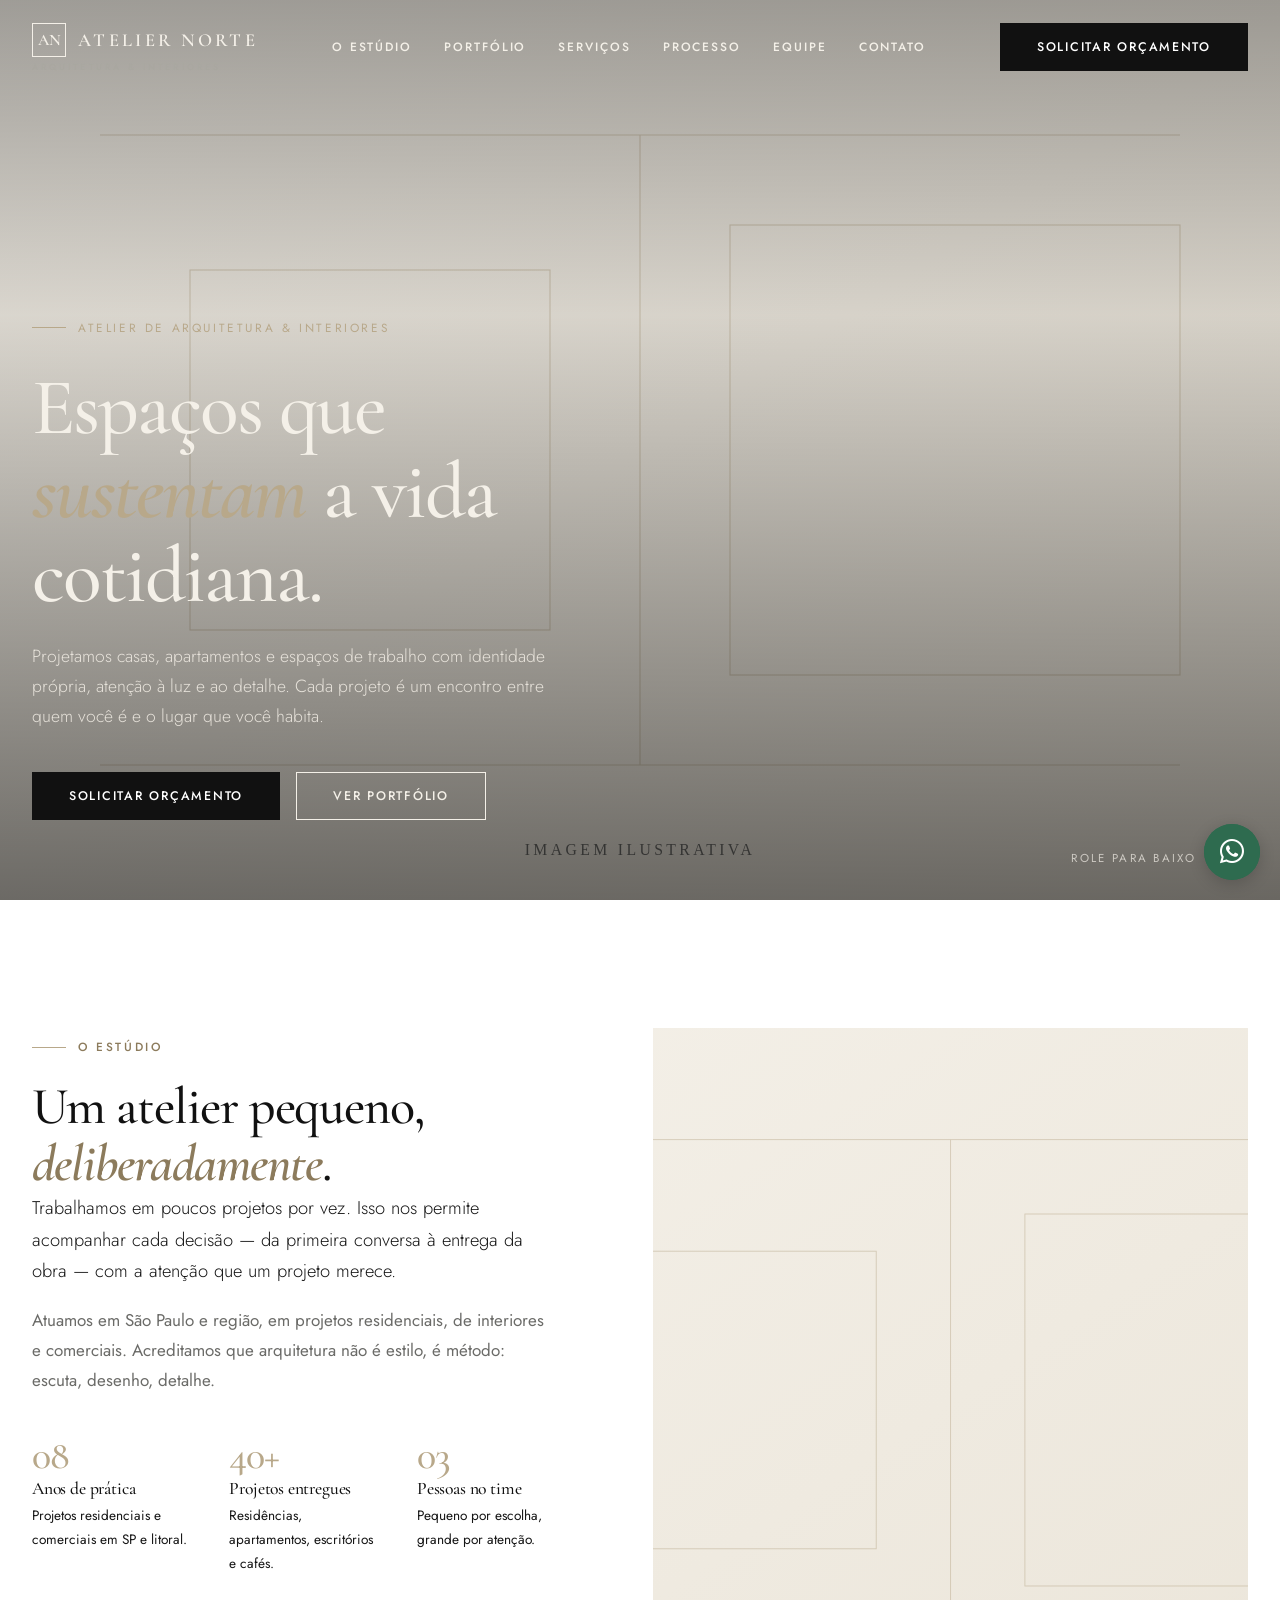
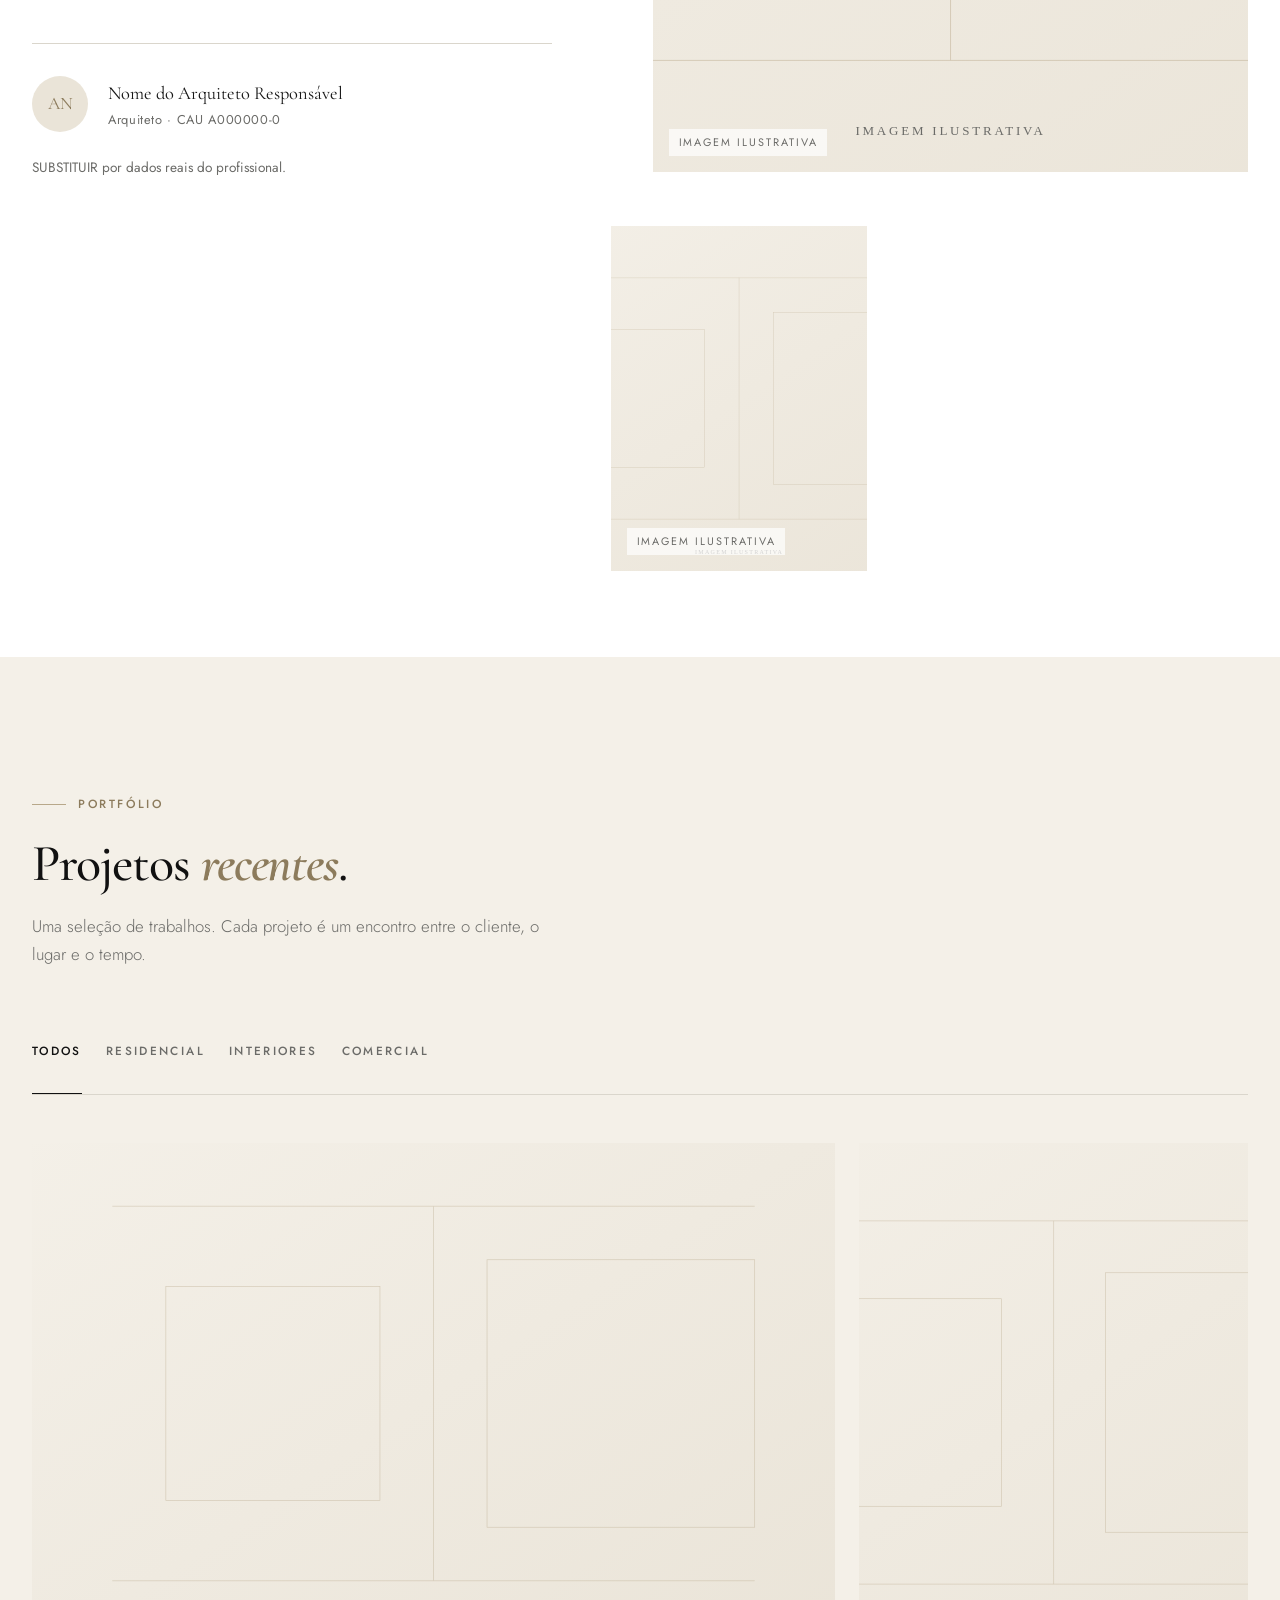
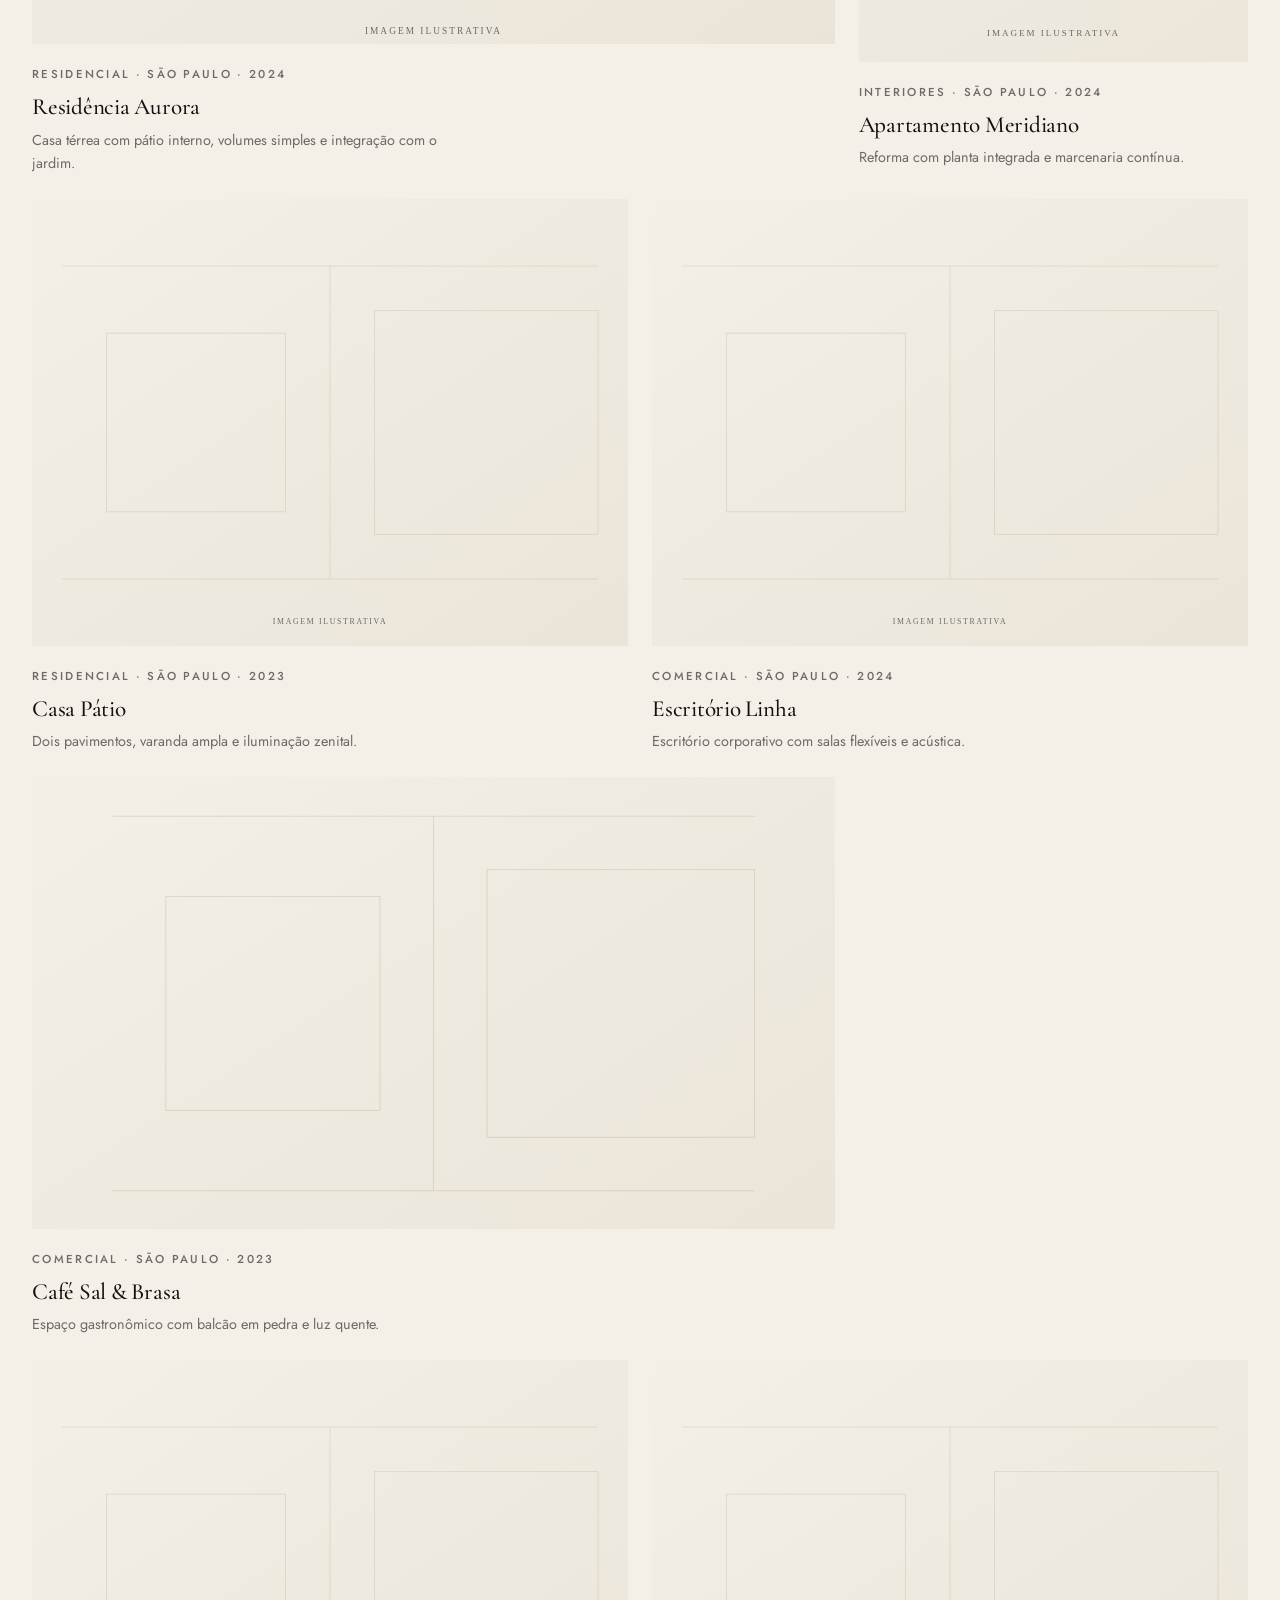
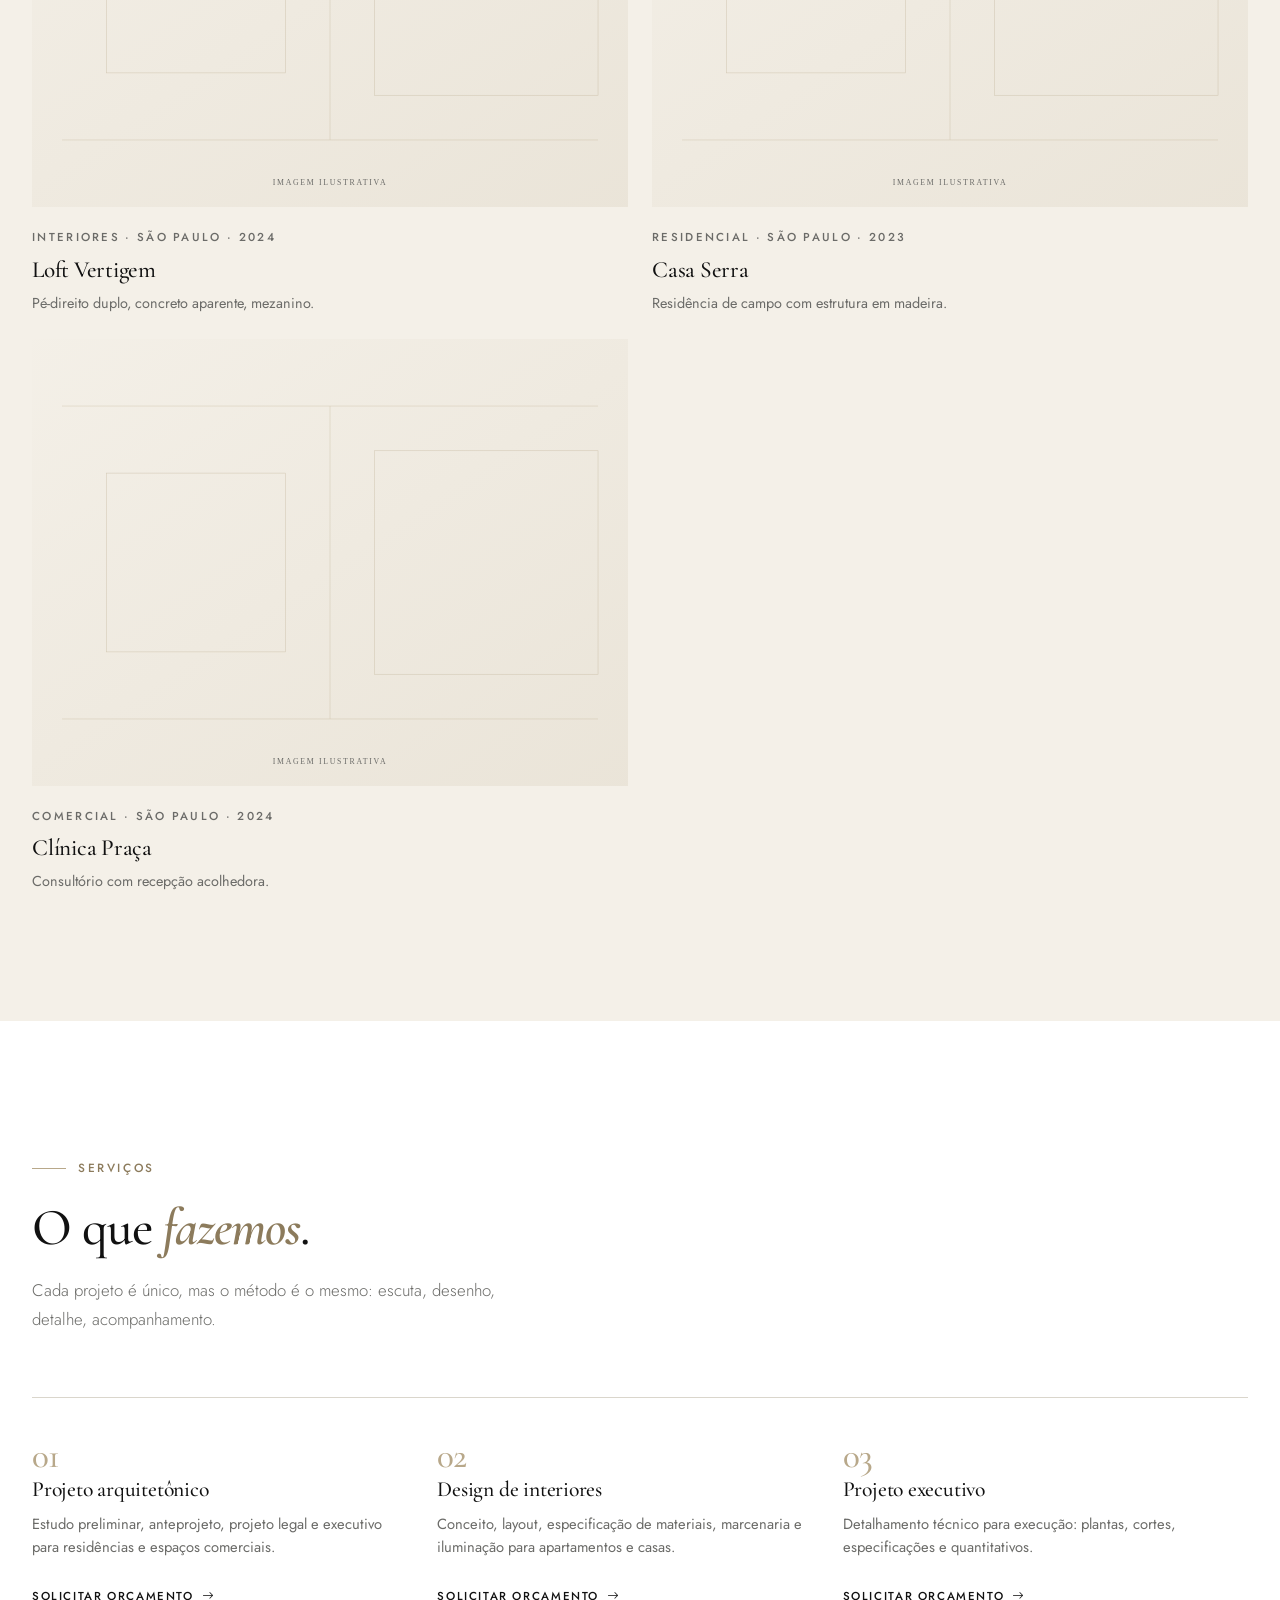
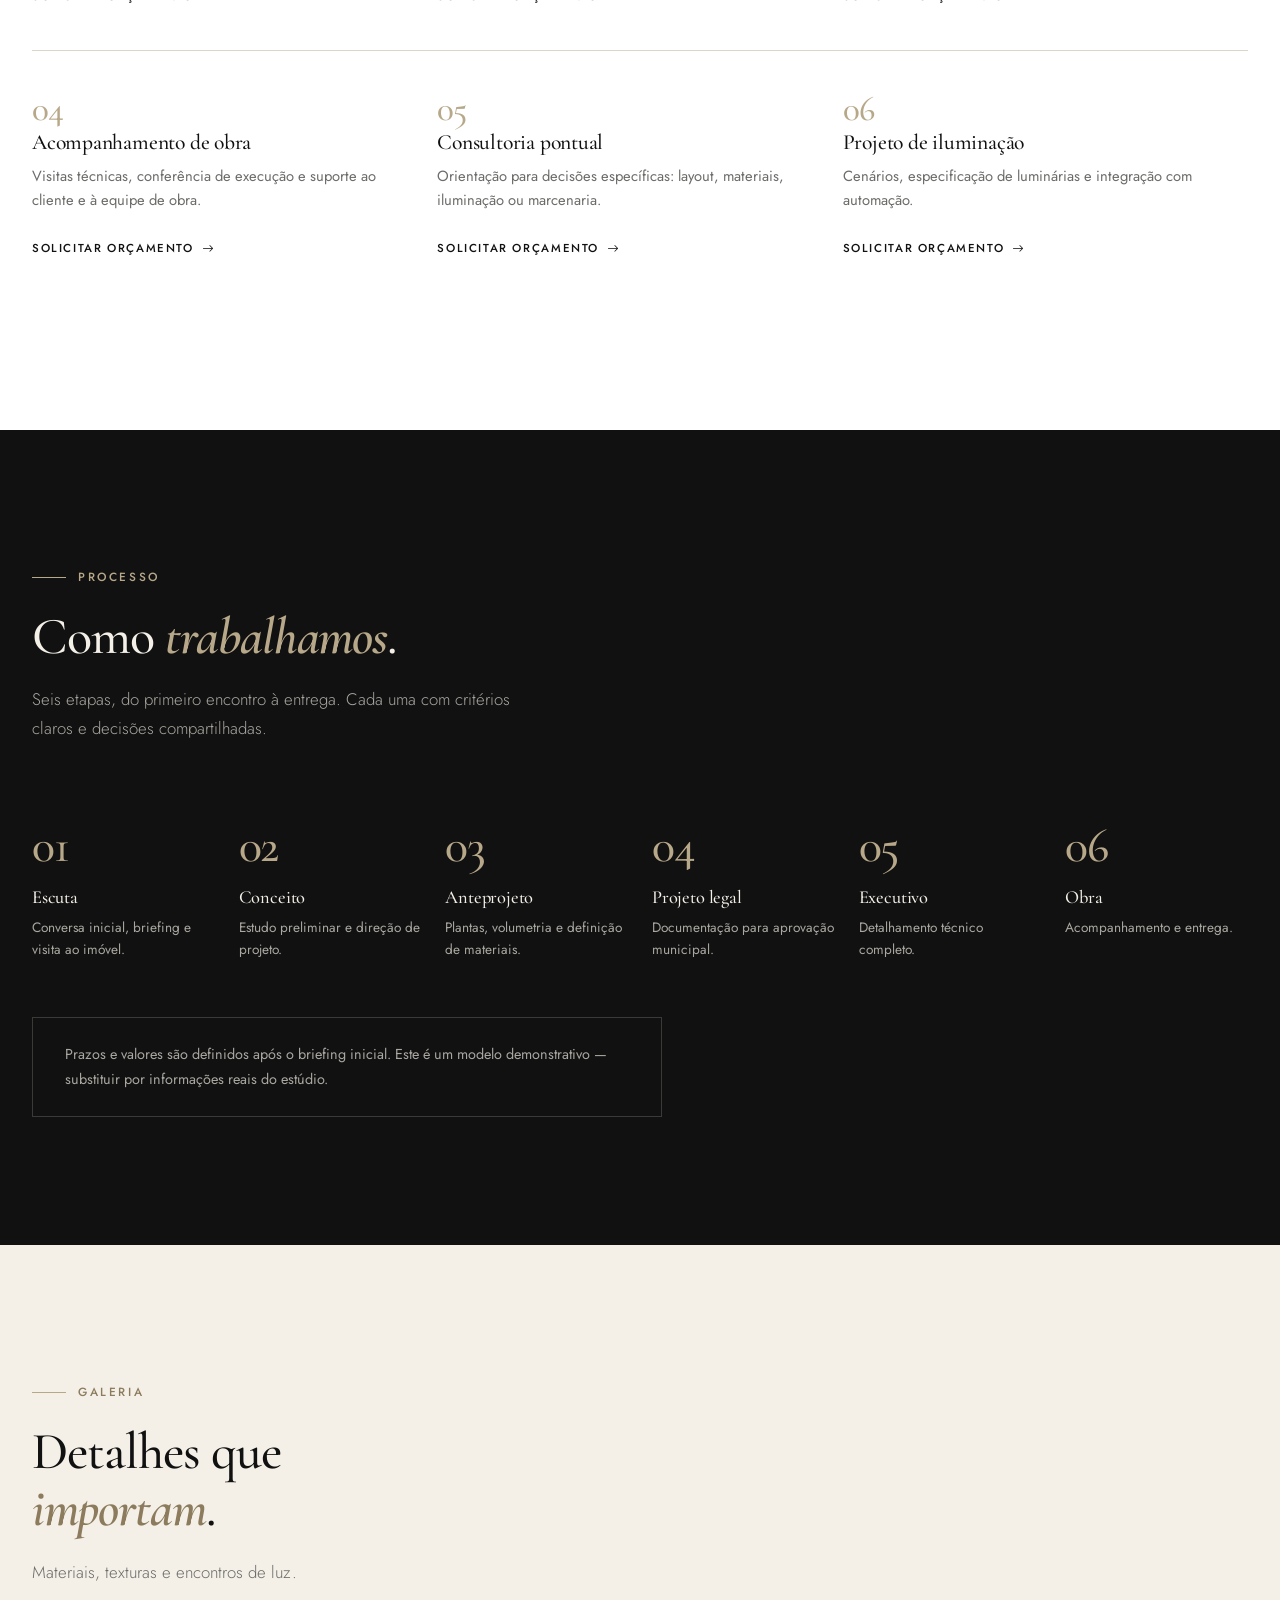
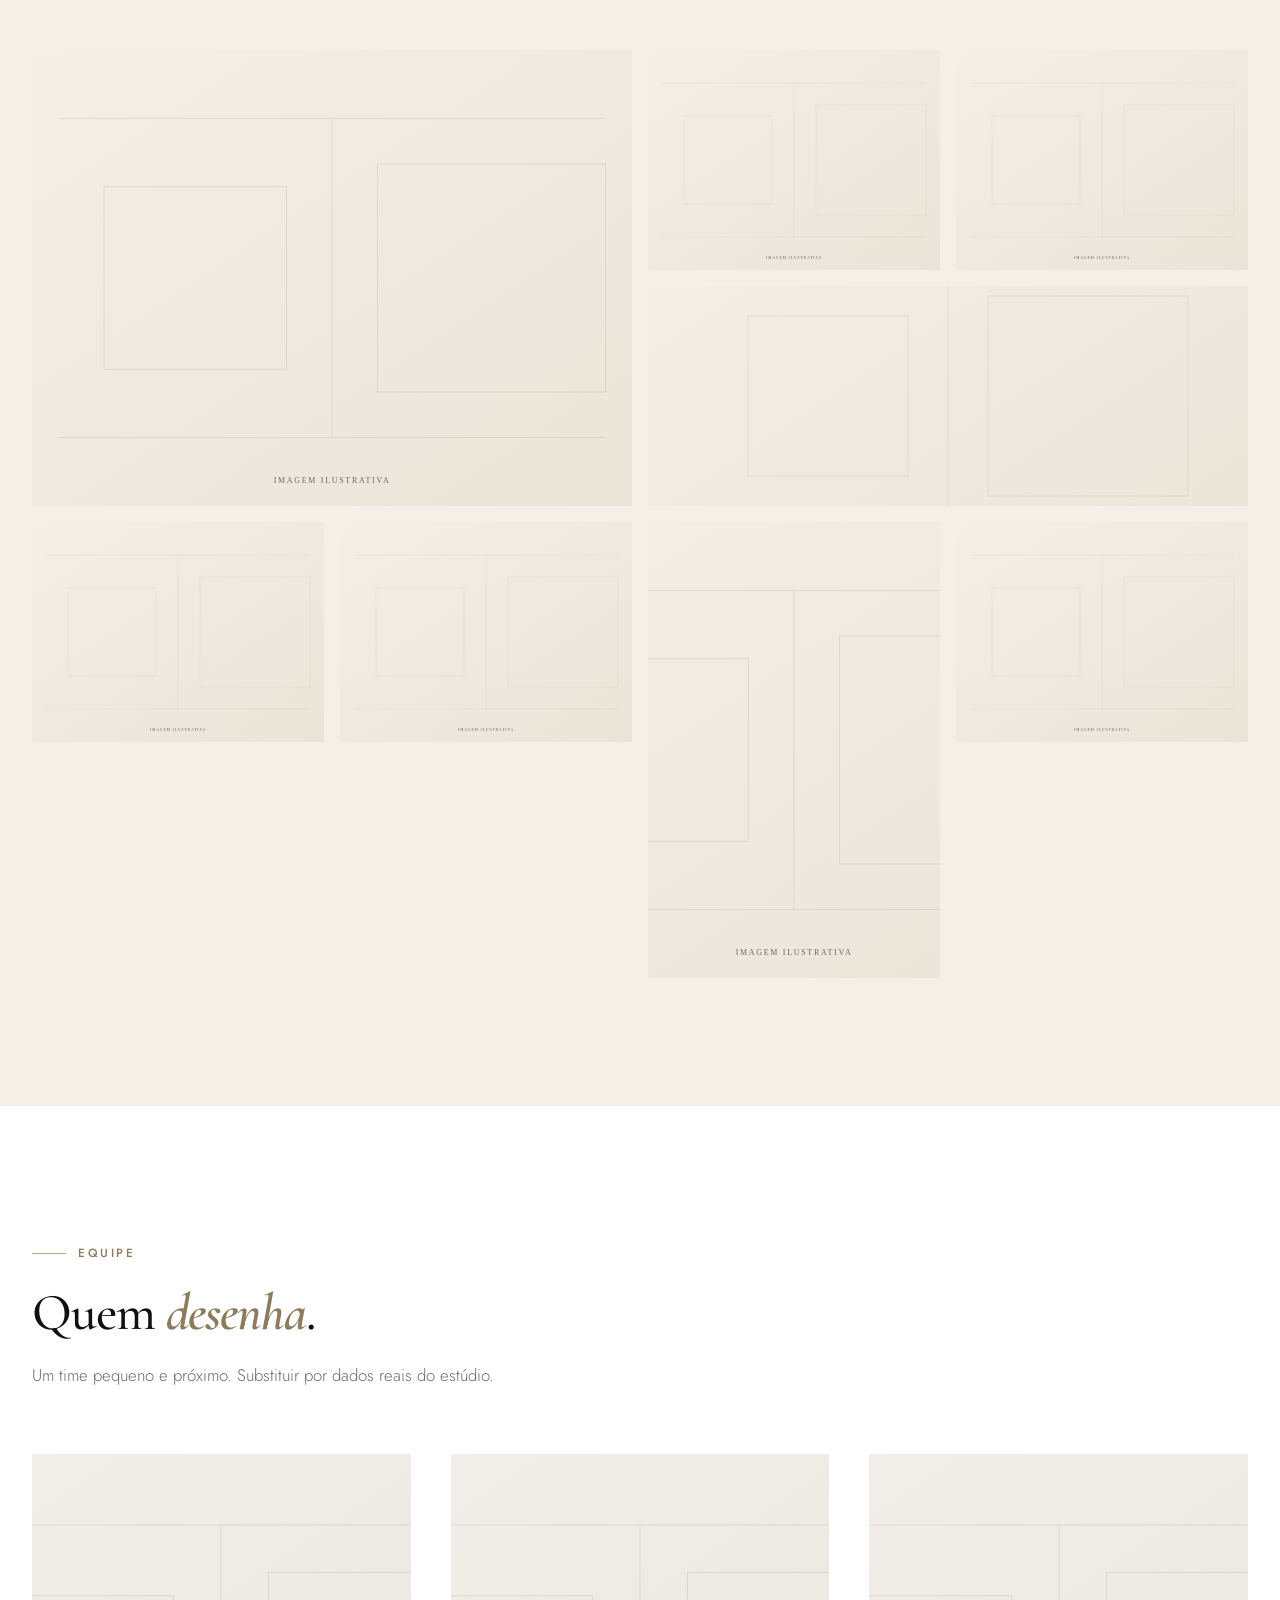
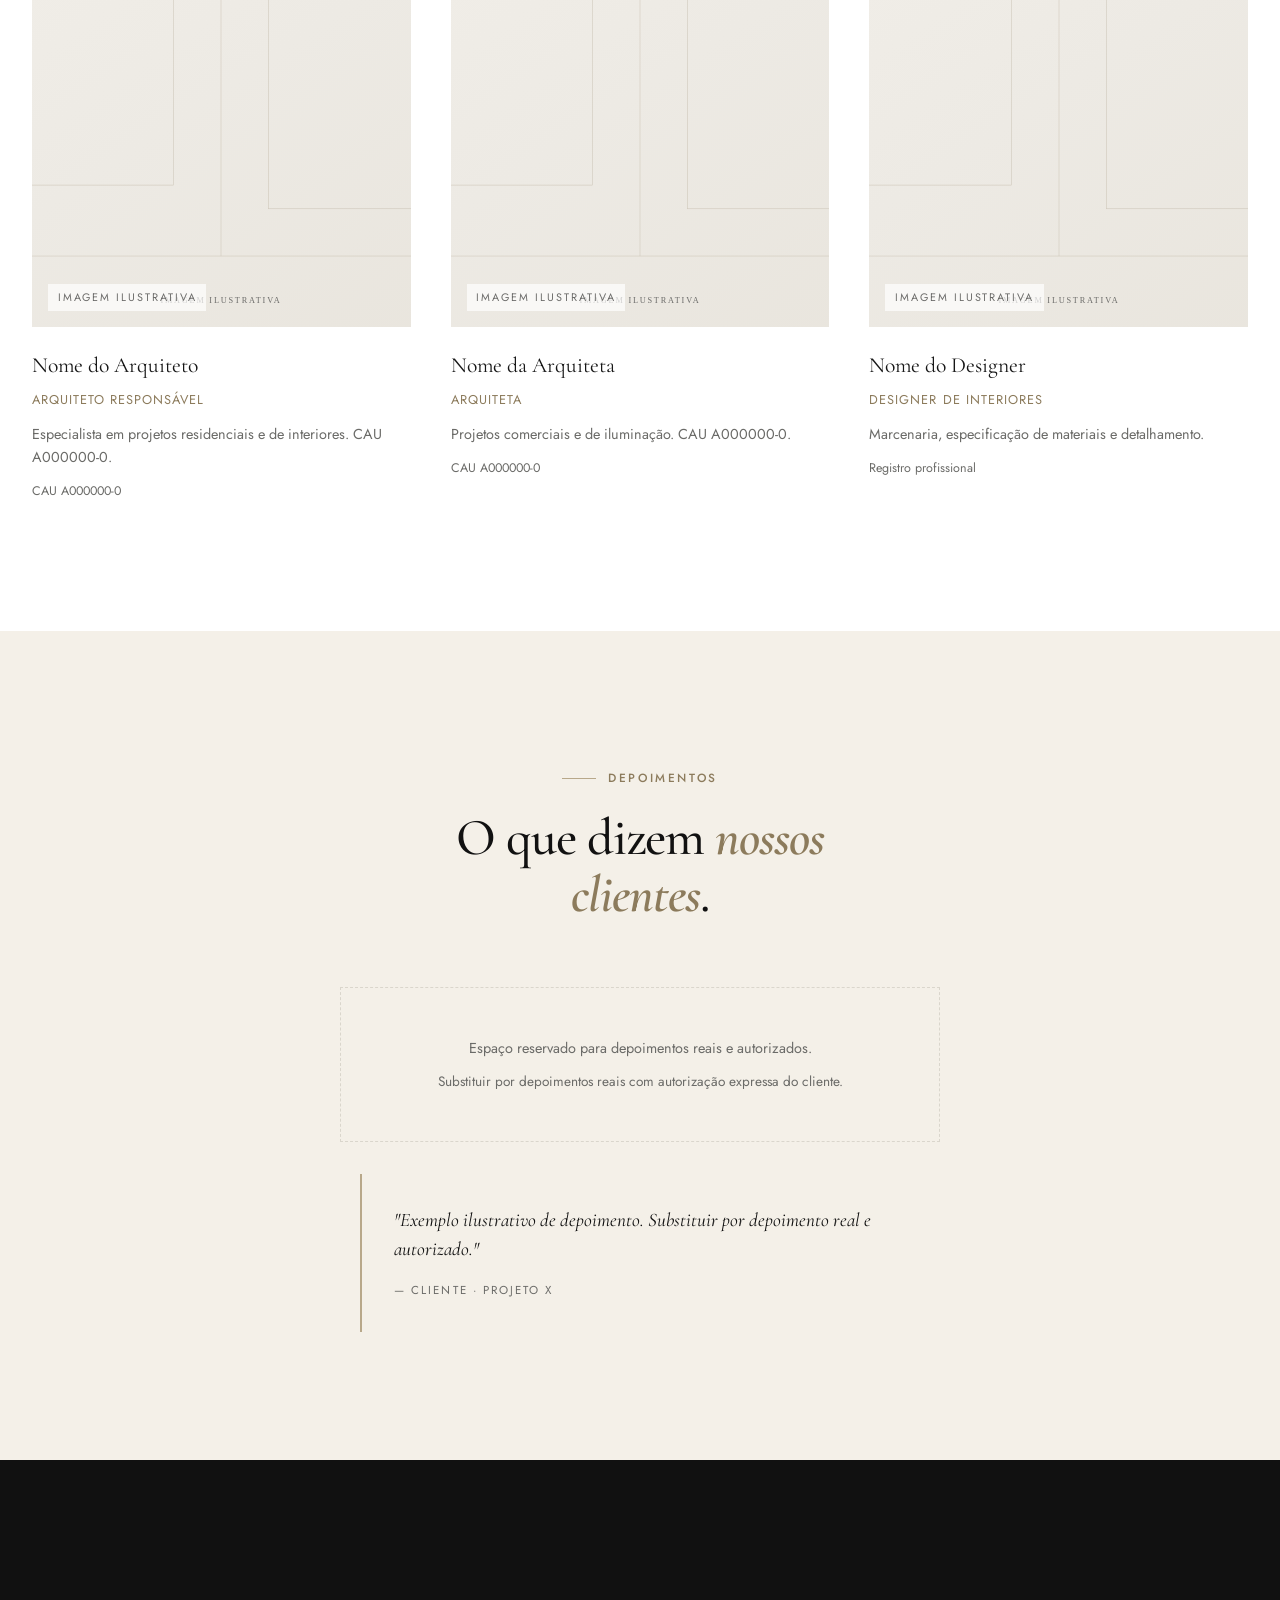
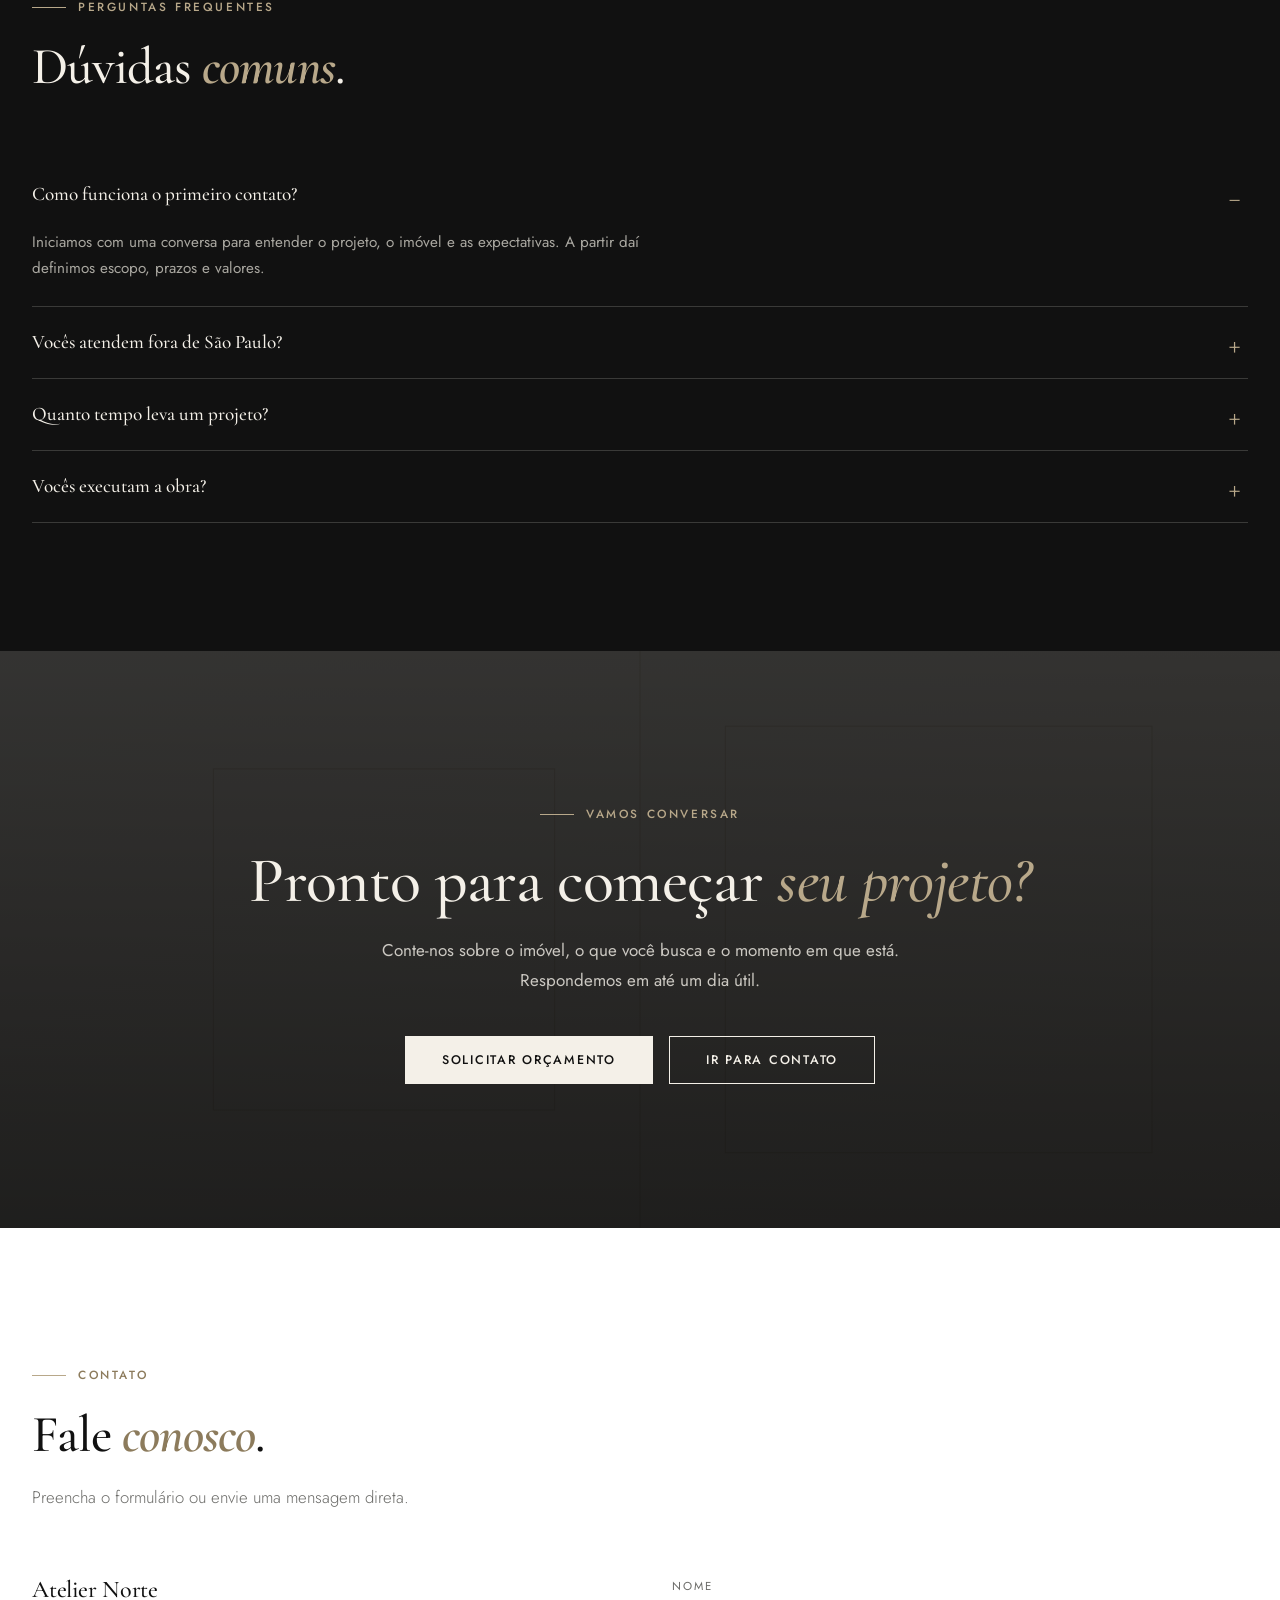
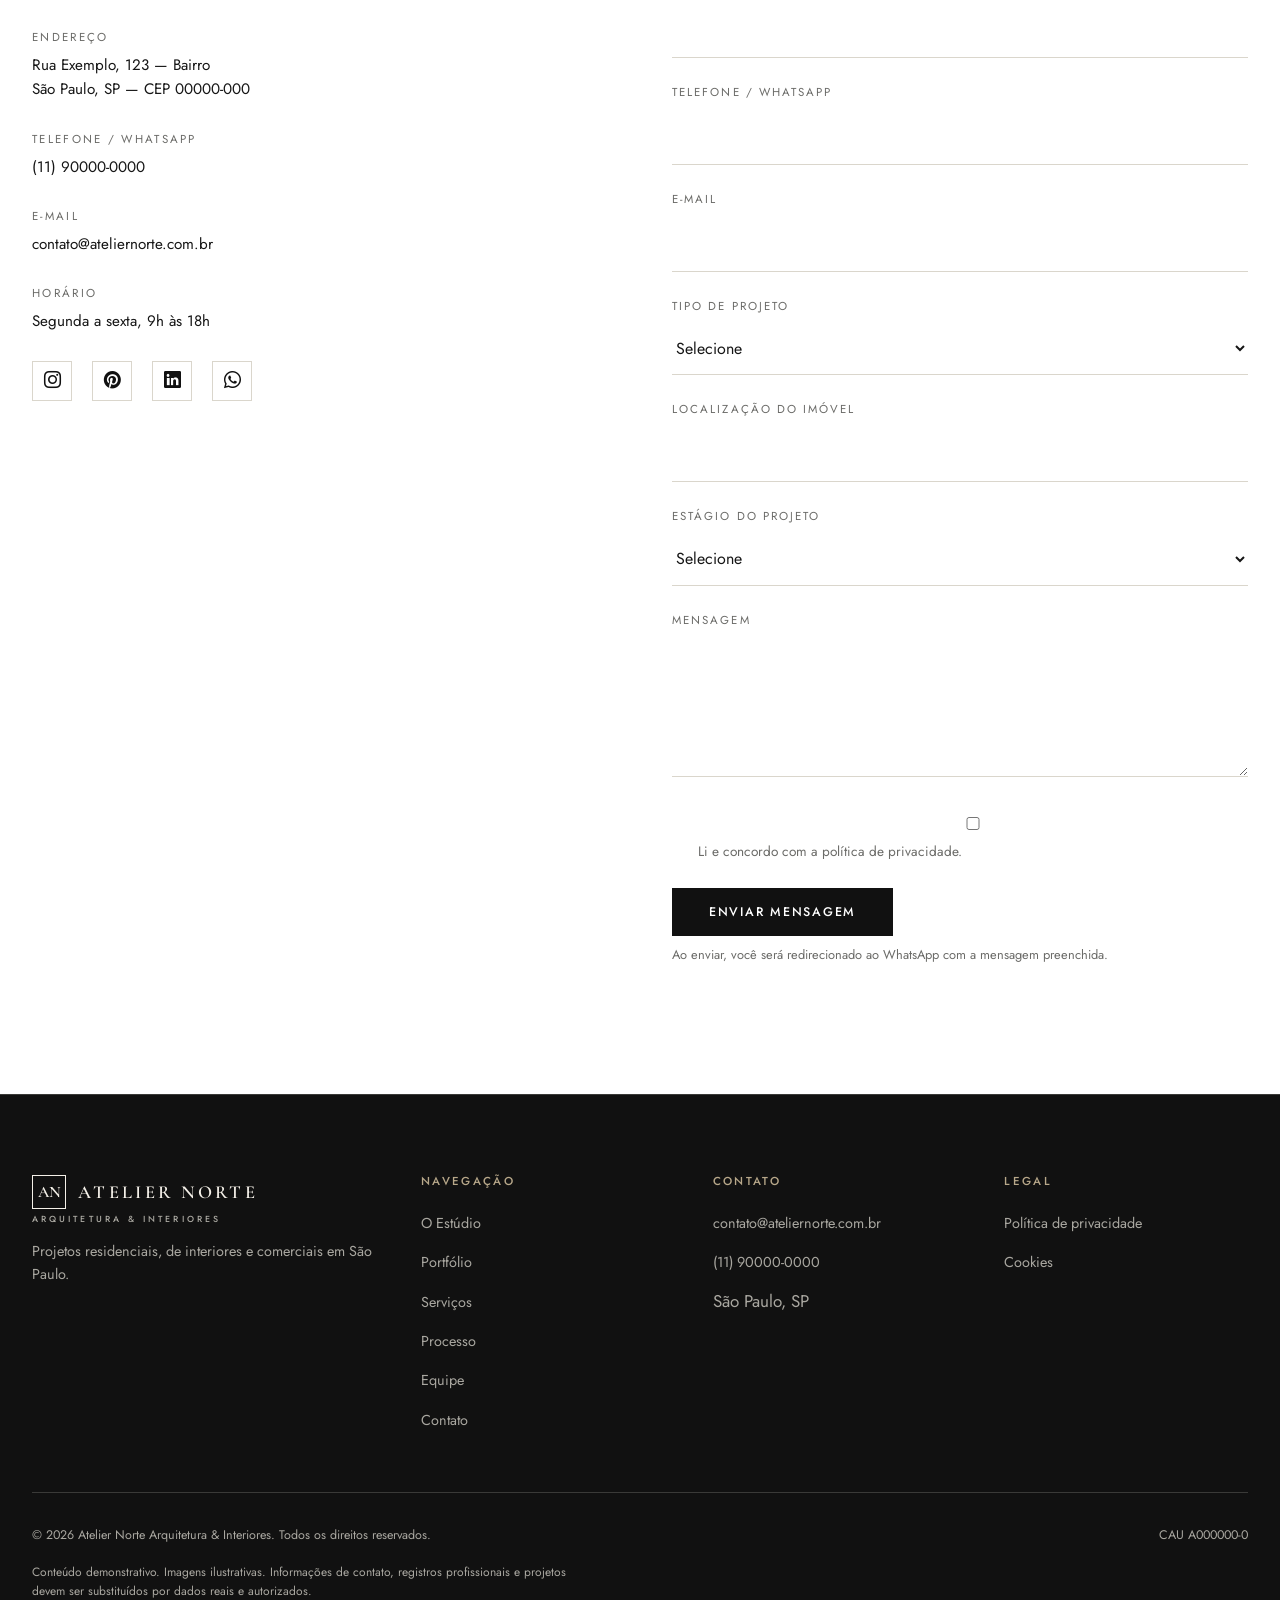
==== index.html @ 4404c451 "correção de bug" ====
﻿<!DOCTYPE html>
<html lang="pt-BR">
<head>
  <meta charset="UTF-8">
  <meta name="viewport" content="width=device-width, initial-scale=1">
  <title>Arquitetura e Interiores em São Paulo | Atelier Norte</title>
  <meta name="description" content="Atelier Norte Arquitetura & Interiores projeta casas, apartamentos e espaços comerciais com identidade própria. Conheça o portfólio e solicite um orçamento.">
  <link rel="canonical" href="https://www.seudominio.com.br/">
  <meta name="theme-color" content="#111111">
  <link rel="icon" type="image/svg+xml" href="favicon/favicon.svg">
  <link rel="apple-touch-icon" href="favicon/favicon.svg">

  <meta property="og:title" content="Arquitetura e Interiores em São Paulo | Atelier Norte">
  <meta property="og:description" content="Atelier Norte projeta casas, apartamentos e espaços comerciais com identidade própria.">
  <meta property="og:type" content="website">
  <meta property="og:url" content="https://www.seudominio.com.br/">
  <meta property="og:image" content="https://www.seudominio.com.br/images/hero/hero-main.jpg">
  <meta property="og:locale" content="pt_BR">
  <meta name="twitter:card" content="summary_large_image">

  <link rel="preconnect" href="https://fonts.googleapis.com">
  <link rel="preconnect" href="https://fonts.gstatic.com" crossorigin>
  <link href="https://fonts.googleapis.com/css2?family=Cormorant+Garamond:ital,wght@0,500;0,600;1,500;1,600&family=Jost:wght@300;400;500&display=swap" rel="stylesheet">

  <link href="https://cdn.jsdelivr.net/npm/bootstrap@5.3.3/dist/css/bootstrap.min.css" rel="stylesheet" integrity="sha384-QWTKZyjpPEjISv5WaRU9OFeRpok6YctnYmDr5pNlyT2bRjXh0JMhjY6hW+ALEwI" crossorigin="anonymous">
  <link rel="stylesheet" href="https://cdn.jsdelivr.net/npm/bootstrap-icons@1.11.3/font/bootstrap-icons.min.css">
  <link rel="stylesheet" href="css/style.css">
</head>
<body>

<a class="skip-link" href="#conteudo">Pular para o conteúdo</a>

<header class="site-header is-transparent">
  <div class="container-wide">
    <a href="index.html" class="logo" aria-label="Atelier Norte — página inicial">
      <div class="logo-mark">
        <span class="logo-monogram" aria-hidden="true">AN</span>
        <span class="logo-title">Atelier Norte</span>
      </div>
      <span class="logo-subtitle">Arquitetura & Interiores</span>
    </a>
    <nav class="site-nav" aria-label="Navegação principal">
      <a class="nav-link" href="#estudio">O Estúdio</a>
      <a class="nav-link" href="#portfolio">Portfólio</a>
      <a class="nav-link" href="#servicos">Serviços</a>
      <a class="nav-link" href="#processo">Processo</a>
      <a class="nav-link" href="#equipe">Equipe</a>
      <a class="nav-link" href="#contato">Contato</a>
    </nav>
    <a href="#" class="btn-brand" data-whatsapp-message="Olá! Gostaria de solicitar um orçamento de projeto de arquitetura ou interiores.">Solicitar orçamento</a>
    <button class="nav-toggle" aria-label="Abrir menu" aria-expanded="false" aria-controls="mobileMenu">
      <span></span><span></span>
    </button>
  </div>
</header>

<div class="mobile-menu" id="mobileMenu" role="dialog" aria-modal="true" aria-label="Menu">
  <nav aria-label="Navegação mobile">
    <a class="nav-link" href="#estudio">O Estúdio</a>
    <a class="nav-link" href="#portfolio">Portfólio</a>
    <a class="nav-link" href="#servicos">Serviços</a>
    <a class="nav-link" href="#processo">Processo</a>
    <a class="nav-link" href="#equipe">Equipe</a>
    <a class="nav-link" href="#contato">Contato</a>
    <a class="nav-link" href="privacidade.html">Privacidade</a>
  </nav>
  <div class="menu-footer">
    <a href="#" class="btn-brand" data-whatsapp-message="Olá! Gostaria de solicitar um orçamento de projeto de arquitetura ou interiores.">Solicitar orçamento</a>
    <div class="menu-socials">
      <a href="#" aria-label="Instagram"><i class="bi bi-instagram"></i></a>
      <a href="#" aria-label="Pinterest"><i class="bi bi-pinterest"></i></a>
      <a href="#" aria-label="LinkedIn"><i class="bi bi-linkedin"></i></a>
    </div>
  </div>
</div>

<main id="conteudo">
<!-- 1. HERO -->
<section class="hero" aria-label="Apresentação">
  <div class="hero-media">
    <img src="images/hero/hero-main.svg" alt="Imagem ilustrativa de residência projetada pelo Atelier Norte" width="1920" height="1080" fetchpriority="high">
  </div>
  <div class="hero-overlay" aria-hidden="true"></div>
  <div class="hero-content">
    <div class="hero-inner">
      <span class="hero-eyebrow">Atelier de arquitetura & interiores</span>
      <h1 class="hero-title">Espaços que <em>sustentam</em> a vida cotidiana.</h1>
      <p class="hero-subtitle">Projetamos casas, apartamentos e espaços de trabalho com identidade própria, atenção à luz e ao detalhe. Cada projeto é um encontro entre quem você é e o lugar que você habita.</p>
      <div class="hero-actions">
        <a href="#" class="btn-brand" data-whatsapp-message="Olá! Gostaria de solicitar um orçamento de projeto de arquitetura ou interiores.">Solicitar orçamento</a>
        <a href="#portfolio" class="btn-outline-brand btn-outline-brand--light">Ver portfólio</a>
      </div>
    </div>
  </div>
  <span class="hero-scroll" aria-hidden="true">Role para baixo</span>
  <span class="hero-badge">São Paulo · Est. 2018</span>
</section>

<!-- 2. ESTÚDIO -->
<section class="section" id="estudio">
  <div class="container-wide">
    <div class="studio-grid">
      <div class="studio-text reveal">
        <span class="eyebrow section-eyebrow">O estúdio</span>
        <h2 class="section-title">Um atelier pequeno, <em>deliberadamente</em>.</h2>
        <p class="lead">Trabalhamos em poucos projetos por vez. Isso nos permite acompanhar cada decisão — da primeira conversa à entrega da obra — com a atenção que um projeto merece.</p>
        <p>Atuamos em São Paulo e região, em projetos residenciais, de interiores e comerciais. Acreditamos que arquitetura não é estilo, é método: escuta, desenho, detalhe.</p>
        <div class="studio-pillars">
          <div class="studio-pillar">
            <span class="numeral">08</span>
            <h4>Anos de prática</h4>
            <p>Projetos residenciais e comerciais em SP e litoral.</p>
          </div>
          <div class="studio-pillar">
            <span class="numeral">40+</span>
            <h4>Projetos entregues</h4>
            <p>Residências, apartamentos, escritórios e cafés.</p>
          </div>
          <div class="studio-pillar">
            <span class="numeral">03</span>
            <h4>Pessoas no time</h4>
            <p>Pequeno por escolha, grande por atenção.</p>
          </div>
        </div>
        <div class="studio-founder">
          <div class="avatar" aria-hidden="true">AN</div>
          <div>
            <div class="name">Nome do Arquiteto Responsável</div>
            <div class="role">Arquiteto · CAU A000000-0</div>
          </div>
        </div>
        <p class="small meta-light" style="margin-top:1.5rem;">SUBSTITUIR por dados reais do profissional.</p>
      </div>
      <div class="studio-images reveal reveal-delay-2">
        <div class="studio-img-main img-placeholder">
          <img src="images/about/estudio-01.svg" alt="Imagem ilustrativa do estúdio" class="img-fade" loading="lazy">
        </div>
        <div class="studio-img-secondary img-placeholder">
          <img src="images/about/estudio-02.svg" alt="Imagem ilustrativa de detalhe" class="img-fade" loading="lazy">
        </div>
      </div>
    </div>
  </div>
</section>
<!-- 3. PORTFÓLIO -->
<section class="section section--surface" id="portfolio">
  <div class="container-wide">
    <div class="section-header reveal">
      <span class="eyebrow section-eyebrow">Portfólio</span>
      <h2 class="section-title">Projetos <em>recentes</em>.</h2>
      <p class="section-subtitle">Uma seleção de trabalhos. Cada projeto é um encontro entre o cliente, o lugar e o tempo.</p>
    </div>
    <div class="portfolio-filters" role="tablist" aria-label="Filtrar projetos por categoria">
      <button class="portfolio-filter" data-filter="todos" aria-pressed="true">Todos</button>
      <button class="portfolio-filter" data-filter="Residencial" aria-pressed="false">Residencial</button>
      <button class="portfolio-filter" data-filter="Interiores" aria-pressed="false">Interiores</button>
      <button class="portfolio-filter" data-filter="Comercial" aria-pressed="false">Comercial</button>
    </div>
    <p class="portfolio-live" aria-live="polite"></p>
    <div class="portfolio-grid">
      <a class="portfolio-card portfolio-card--wide reveal" href="projeto.html#residencia-aurora" data-category="Residencial">
        <div class="portfolio-card-media" style="aspect-ratio:16/10;">
          <img src="images/portfolio/residencia-aurora.svg" alt="Imagem ilustrativa Residência Aurora" class="img-fade" loading="lazy">
          <div class="portfolio-card-overlay"><span class="portfolio-card-cta">Ver projeto <i class="bi bi-arrow-right"></i></span></div>
        </div>
        <div class="portfolio-card-body">
          <p class="meta portfolio-card-meta">Residencial · São Paulo · 2024</p>
          <h3 class="portfolio-card-title">Residência Aurora</h3>
          <p class="portfolio-card-desc">Casa térrea com pátio interno, volumes simples e integração com o jardim.</p>
        </div>
      </a>
      <a class="portfolio-card portfolio-card--tall reveal reveal-delay-1" href="projeto.html#apartamento-meridiano" data-category="Interiores">
        <div class="portfolio-card-media" style="aspect-ratio:3/4;">
          <img src="images/portfolio/apartamento-meridiano.svg" alt="Imagem ilustrativa Apartamento Meridiano" class="img-fade" loading="lazy">
          <div class="portfolio-card-overlay"><span class="portfolio-card-cta">Ver projeto <i class="bi bi-arrow-right"></i></span></div>
        </div>
        <div class="portfolio-card-body">
          <p class="meta portfolio-card-meta">Interiores · São Paulo · 2024</p>
          <h3 class="portfolio-card-title">Apartamento Meridiano</h3>
          <p class="portfolio-card-desc">Reforma com planta integrada e marcenaria contínua.</p>
        </div>
      </a>
      <a class="portfolio-card reveal reveal-delay-2" href="projeto.html#casa-patio" data-category="Residencial">
        <div class="portfolio-card-media" style="aspect-ratio:4/3;">
          <img src="images/portfolio/casa-patio.svg" alt="Imagem ilustrativa Casa Pátio" class="img-fade" loading="lazy">
          <div class="portfolio-card-overlay"><span class="portfolio-card-cta">Ver projeto <i class="bi bi-arrow-right"></i></span></div>
        </div>
        <div class="portfolio-card-body">
          <p class="meta portfolio-card-meta">Residencial · São Paulo · 2023</p>
          <h3 class="portfolio-card-title">Casa Pátio</h3>
          <p class="portfolio-card-desc">Dois pavimentos, varanda ampla e iluminação zenital.</p>
        </div>
      </a>
      <a class="portfolio-card reveal reveal-delay-3" href="projeto.html#escritorio-linha" data-category="Comercial">
        <div class="portfolio-card-media" style="aspect-ratio:4/3;">
          <img src="images/portfolio/escritorio-linha.svg" alt="Imagem ilustrativa Escritório Linha" class="img-fade" loading="lazy">
          <div class="portfolio-card-overlay"><span class="portfolio-card-cta">Ver projeto <i class="bi bi-arrow-right"></i></span></div>
        </div>
        <div class="portfolio-card-body">
          <p class="meta portfolio-card-meta">Comercial · São Paulo · 2024</p>
          <h3 class="portfolio-card-title">Escritório Linha</h3>
          <p class="portfolio-card-desc">Escritório corporativo com salas flexíveis e acústica.</p>
        </div>
      </a>
      <a class="portfolio-card portfolio-card--wide reveal" href="projeto.html#cafe-sal-brasa" data-category="Comercial">
        <div class="portfolio-card-media" style="aspect-ratio:16/9;">
          <img src="images/portfolio/cafe-sal-brasa.svg" alt="Imagem ilustrativa Café Sal & Brasa" class="img-fade" loading="lazy">
          <div class="portfolio-card-overlay"><span class="portfolio-card-cta">Ver projeto <i class="bi bi-arrow-right"></i></span></div>
        </div>
        <div class="portfolio-card-body">
          <p class="meta portfolio-card-meta">Comercial · São Paulo · 2023</p>
          <h3 class="portfolio-card-title">Café Sal & Brasa</h3>
          <p class="portfolio-card-desc">Espaço gastronômico com balcão em pedra e luz quente.</p>
        </div>
      </a>
      <a class="portfolio-card reveal" href="projeto.html#loft-vertigem" data-category="Interiores">
        <div class="portfolio-card-media" style="aspect-ratio:4/3;">
          <img src="images/portfolio/loft-vertigem.svg" alt="Imagem ilustrativa Loft Vertigem" class="img-fade" loading="lazy">
          <div class="portfolio-card-overlay"><span class="portfolio-card-cta">Ver projeto <i class="bi bi-arrow-right"></i></span></div>
        </div>
        <div class="portfolio-card-body">
          <p class="meta portfolio-card-meta">Interiores · São Paulo · 2024</p>
          <h3 class="portfolio-card-title">Loft Vertigem</h3>
          <p class="portfolio-card-desc">Pé-direito duplo, concreto aparente, mezanino.</p>
        </div>
      </a>
      <a class="portfolio-card reveal reveal-delay-1" href="projeto.html#casa-serra" data-category="Residencial">
        <div class="portfolio-card-media" style="aspect-ratio:4/3;">
          <img src="images/portfolio/casa-serra.svg" alt="Imagem ilustrativa Casa Serra" class="img-fade" loading="lazy">
          <div class="portfolio-card-overlay"><span class="portfolio-card-cta">Ver projeto <i class="bi bi-arrow-right"></i></span></div>
        </div>
        <div class="portfolio-card-body">
          <p class="meta portfolio-card-meta">Residencial · São Paulo · 2023</p>
          <h3 class="portfolio-card-title">Casa Serra</h3>
          <p class="portfolio-card-desc">Residência de campo com estrutura em madeira.</p>
        </div>
      </a>
      <a class="portfolio-card reveal reveal-delay-2" href="projeto.html#clinica-praca" data-category="Comercial">
        <div class="portfolio-card-media" style="aspect-ratio:4/3;">
          <img src="images/portfolio/clinica-praca.svg" alt="Imagem ilustrativa Clínica Praça" class="img-fade" loading="lazy">
          <div class="portfolio-card-overlay"><span class="portfolio-card-cta">Ver projeto <i class="bi bi-arrow-right"></i></span></div>
        </div>
        <div class="portfolio-card-body">
          <p class="meta portfolio-card-meta">Comercial · São Paulo · 2024</p>
          <h3 class="portfolio-card-title">Clínica Praça</h3>
          <p class="portfolio-card-desc">Consultório com recepção acolhedora.</p>
        </div>
      </a>
    </div>
  </div>
</section>
<!-- 4. SERVIÇOS -->
<section class="section" id="servicos">
  <div class="container-wide">
    <div class="section-header reveal">
      <span class="eyebrow section-eyebrow">Serviços</span>
      <h2 class="section-title">O que <em>fazemos</em>.</h2>
      <p class="section-subtitle">Cada projeto é único, mas o método é o mesmo: escuta, desenho, detalhe, acompanhamento.</p>
    </div>
    <div class="service-list">
      <div class="service-item reveal">
        <span class="numeral">01</span>
        <h3>Projeto arquitetônico</h3>
        <p>Estudo preliminar, anteprojeto, projeto legal e executivo para residências e espaços comerciais.</p>
        <a href="#" class="link-underline" data-whatsapp-message="Olá! Tenho interesse em projeto arquitetônico.">Solicitar orçamento <i class="bi bi-arrow-right"></i></a>
      </div>
      <div class="service-item reveal reveal-delay-1">
        <span class="numeral">02</span>
        <h3>Design de interiores</h3>
        <p>Conceito, layout, especificação de materiais, marcenaria e iluminação para apartamentos e casas.</p>
        <a href="#" class="link-underline" data-whatsapp-message="Olá! Tenho interesse em design de interiores.">Solicitar orçamento <i class="bi bi-arrow-right"></i></a>
      </div>
      <div class="service-item reveal reveal-delay-2">
        <span class="numeral">03</span>
        <h3>Projeto executivo</h3>
        <p>Detalhamento técnico para execução: plantas, cortes, especificações e quantitativos.</p>
        <a href="#" class="link-underline" data-whatsapp-message="Olá! Tenho interesse em projeto executivo.">Solicitar orçamento <i class="bi bi-arrow-right"></i></a>
      </div>
      <div class="service-item reveal">
        <span class="numeral">04</span>
        <h3>Acompanhamento de obra</h3>
        <p>Visitas técnicas, conferência de execução e suporte ao cliente e à equipe de obra.</p>
        <a href="#" class="link-underline" data-whatsapp-message="Olá! Tenho interesse em acompanhamento de obra.">Solicitar orçamento <i class="bi bi-arrow-right"></i></a>
      </div>
      <div class="service-item reveal reveal-delay-1">
        <span class="numeral">05</span>
        <h3>Consultoria pontual</h3>
        <p>Orientação para decisões específicas: layout, materiais, iluminação ou marcenaria.</p>
        <a href="#" class="link-underline" data-whatsapp-message="Olá! Tenho interesse em consultoria pontual.">Solicitar orçamento <i class="bi bi-arrow-right"></i></a>
      </div>
      <div class="service-item reveal reveal-delay-2">
        <span class="numeral">06</span>
        <h3>Projeto de iluminação</h3>
        <p>Cenários, especificação de luminárias e integração com automação.</p>
        <a href="#" class="link-underline" data-whatsapp-message="Olá! Tenho interesse em projeto de iluminação.">Solicitar orçamento <i class="bi bi-arrow-right"></i></a>
      </div>
    </div>
  </div>
</section>

<!-- 5. PROCESSO -->
<section class="section section--dark" id="processo">
  <div class="container-wide">
    <div class="section-header reveal">
      <span class="eyebrow eyebrow-light section-eyebrow">Processo</span>
      <h2 class="section-title" style="color:var(--color-text-light);">Como <em style="color:var(--color-accent);">trabalhamos</em>.</h2>
      <p class="section-subtitle" style="color:var(--color-muted-light);">Seis etapas, do primeiro encontro à entrega. Cada uma com critérios claros e decisões compartilhadas.</p>
    </div>
    <div class="process-steps">
      <div class="process-step reveal">
        <span class="numeral">01</span>
        <h4>Escuta</h4>
        <p>Conversa inicial, briefing e visita ao imóvel.</p>
      </div>
      <div class="process-step reveal reveal-delay-1">
        <span class="numeral">02</span>
        <h4>Conceito</h4>
        <p>Estudo preliminar e direção de projeto.</p>
      </div>
      <div class="process-step reveal reveal-delay-2">
        <span class="numeral">03</span>
        <h4>Anteprojeto</h4>
        <p>Plantas, volumetria e definição de materiais.</p>
      </div>
      <div class="process-step reveal reveal-delay-3">
        <span class="numeral">04</span>
        <h4>Projeto legal</h4>
        <p>Documentação para aprovação municipal.</p>
      </div>
      <div class="process-step reveal reveal-delay-4">
        <span class="numeral">05</span>
        <h4>Executivo</h4>
        <p>Detalhamento técnico completo.</p>
      </div>
      <div class="process-step reveal">
        <span class="numeral">06</span>
        <h4>Obra</h4>
        <p>Acompanhamento e entrega.</p>
      </div>
    </div>
    <div class="process-note reveal">
      Prazos e valores são definidos após o briefing inicial. Este é um modelo demonstrativo — substituir por informações reais do estúdio.
    </div>
  </div>
</section>
<!-- 6. GALERIA -->
<section class="section section--surface" id="galeria">
  <div class="container-wide">
    <div class="section-header reveal">
      <span class="eyebrow section-eyebrow">Galeria</span>
      <h2 class="section-title">Detalhes que <em>importam</em>.</h2>
      <p class="section-subtitle">Materiais, texturas e encontros de luz.</p>
    </div>
    <div class="gallery-grid">
      <div class="gallery-item gallery-item--big reveal" data-src="images/gallery/galeria-01.svg" data-alt="Imagem ilustrativa galeria 1" tabindex="0" role="button" aria-label="Ampliar imagem 1">
        <img src="images/gallery/galeria-01.svg" alt="Imagem ilustrativa galeria 1" loading="lazy">
        <div class="gallery-caption">Residência Aurora · pátio</div>
      </div>
      <div class="gallery-item reveal reveal-delay-1" data-src="images/gallery/galeria-02.svg" data-alt="Imagem ilustrativa galeria 2" tabindex="0" role="button" aria-label="Ampliar imagem 2">
        <img src="images/gallery/galeria-02.svg" alt="Imagem ilustrativa galeria 2" loading="lazy">
        <div class="gallery-caption">Apartamento Meridiano · marcenaria</div>
      </div>
      <div class="gallery-item reveal reveal-delay-2" data-src="images/gallery/galeria-03.svg" data-alt="Imagem ilustrativa galeria 3" tabindex="0" role="button" aria-label="Ampliar imagem 3">
        <img src="images/gallery/galeria-03.svg" alt="Imagem ilustrativa galeria 3" loading="lazy">
        <div class="gallery-caption">Casa Pátio · varanda</div>
      </div>
      <div class="gallery-item gallery-item--wide reveal reveal-delay-3" data-src="images/gallery/galeria-04.svg" data-alt="Imagem ilustrativa galeria 4" tabindex="0" role="button" aria-label="Ampliar imagem 4">
        <img src="images/gallery/galeria-04.svg" alt="Imagem ilustrativa galeria 4" loading="lazy">
        <div class="gallery-caption">Escritório Linha · recepção</div>
      </div>
      <div class="gallery-item reveal" data-src="images/gallery/galeria-05.svg" data-alt="Imagem ilustrativa galeria 5" tabindex="0" role="button" aria-label="Ampliar imagem 5">
        <img src="images/gallery/galeria-05.svg" alt="Imagem ilustrativa galeria 5" loading="lazy">
        <div class="gallery-caption">Café Sal & Brasa · balcão</div>
      </div>
      <div class="gallery-item reveal reveal-delay-1" data-src="images/gallery/galeria-06.svg" data-alt="Imagem ilustrativa galeria 6" tabindex="0" role="button" aria-label="Ampliar imagem 6">
        <img src="images/gallery/galeria-06.svg" alt="Imagem ilustrativa galeria 6" loading="lazy">
        <div class="gallery-caption">Loft Vertigem · mezanino</div>
      </div>
      <div class="gallery-item gallery-item--tall reveal reveal-delay-2" data-src="images/gallery/galeria-07.svg" data-alt="Imagem ilustrativa galeria 7" tabindex="0" role="button" aria-label="Ampliar imagem 7">
        <img src="images/gallery/galeria-07.svg" alt="Imagem ilustrativa galeria 7" loading="lazy">
        <div class="gallery-caption">Casa Serra · estrutura</div>
      </div>
      <div class="gallery-item reveal reveal-delay-3" data-src="images/gallery/galeria-08.svg" data-alt="Imagem ilustrativa galeria 8" tabindex="0" role="button" aria-label="Ampliar imagem 8">
        <img src="images/gallery/galeria-08.svg" alt="Imagem ilustrativa galeria 8" loading="lazy">
        <div class="gallery-caption">Clínica Praça · recepção</div>
      </div>
    </div>
  </div>
</section>

<!-- Modal galeria -->
<div class="modal fade gallery-modal" id="galleryModal" tabindex="-1" aria-hidden="true">
  <div class="modal-dialog modal-dialog-centered">
    <div class="modal-content">
      <div class="modal-body">
        <button type="button" class="modal-close" data-bs-dismiss="modal" aria-label="Fechar"><i class="bi bi-x-lg"></i></button>
        <button type="button" class="modal-nav prev" aria-label="Anterior"><i class="bi bi-chevron-left"></i></button>
        <img class="modal-img" src="" alt="">
        <button type="button" class="modal-nav next" aria-label="Próximo"><i class="bi bi-chevron-right"></i></button>
        <span class="modal-counter"></span>
      </div>
    </div>
  </div>
</div>
<!-- 7. EQUIPE -->
<section class="section" id="equipe">
  <div class="container-wide">
    <div class="section-header reveal">
      <span class="eyebrow section-eyebrow">Equipe</span>
      <h2 class="section-title">Quem <em>desenha</em>.</h2>
      <p class="section-subtitle">Um time pequeno e próximo. Substituir por dados reais do estúdio.</p>
    </div>
    <div class="team-grid">
      <div class="team-card reveal">
        <div class="team-portrait img-placeholder">
          <img src="images/team/equipe-01.svg" alt="Imagem ilustrativa membro 1" class="img-fade" loading="lazy">
        </div>
        <div class="team-name">Nome do Arquiteto</div>
        <div class="team-role">Arquiteto responsável</div>
        <p class="team-bio">Especialista em projetos residenciais e de interiores. CAU A000000-0.</p>
        <p class="team-reg">CAU A000000-0</p>
      </div>
      <div class="team-card reveal reveal-delay-1">
        <div class="team-portrait img-placeholder">
          <img src="images/team/equipe-02.svg" alt="Imagem ilustrativa membro 2" class="img-fade" loading="lazy">
        </div>
        <div class="team-name">Nome da Arquiteta</div>
        <div class="team-role">Arquiteta</div>
        <p class="team-bio">Projetos comerciais e de iluminação. CAU A000000-0.</p>
        <p class="team-reg">CAU A000000-0</p>
      </div>
      <div class="team-card reveal reveal-delay-2">
        <div class="team-portrait img-placeholder">
          <img src="images/team/equipe-03.svg" alt="Imagem ilustrativa membro 3" class="img-fade" loading="lazy">
        </div>
        <div class="team-name">Nome do Designer</div>
        <div class="team-role">Designer de interiores</div>
        <p class="team-bio">Marcenaria, especificação de materiais e detalhamento.</p>
        <p class="team-reg">Registro profissional</p>
      </div>
    </div>
  </div>
</section>

<!-- 8. DEPOIMENTOS (reservado) -->
<section class="section section--surface">
  <div class="container-wide">
    <div class="section-header reveal section-header--center">
      <span class="eyebrow section-eyebrow">Depoimentos</span>
      <h2 class="section-title" style="margin:0 auto;">O que dizem <em>nossos clientes</em>.</h2>
    </div>
    <div class="testimonial-placeholder reveal">
      <p>Espaço reservado para depoimentos reais e autorizados.</p>
      <p class="small" style="margin-top:.5rem;">Substituir por depoimentos reais com autorização expressa do cliente.</p>
    </div>
    <div class="testimonial-card-example reveal">
      <p class="quote">"Exemplo ilustrativo de depoimento. Substituir por depoimento real e autorizado."</p>
      <p class="attribution">— Cliente · Projeto X</p>
    </div>
  </div>
</section>

<!-- 9. FAQ -->
<section class="section section--dark" id="faq">
  <div class="container-wide">
    <div class="section-header reveal">
      <span class="eyebrow eyebrow-light section-eyebrow">Perguntas frequentes</span>
      <h2 class="section-title" style="color:var(--color-text-light);">Dúvidas <em style="color:var(--color-accent);">comuns</em>.</h2>
    </div>
    <div class="accordion faq-accordion" id="faqAcc">
      <div class="accordion-item">
        <h3 class="accordion-header">
          <button class="accordion-button" type="button" data-bs-toggle="collapse" data-bs-target="#f1" aria-expanded="true" aria-controls="f1">Como funciona o primeiro contato?</button>
        </h3>
        <div id="f1" class="accordion-collapse collapse show" data-bs-parent="#faqAcc">
          <div class="accordion-body">Iniciamos com uma conversa para entender o projeto, o imóvel e as expectativas. A partir daí definimos escopo, prazos e valores.</div>
        </div>
      </div>
      <div class="accordion-item">
        <h3 class="accordion-header">
          <button class="accordion-button collapsed" type="button" data-bs-toggle="collapse" data-bs-target="#f2" aria-expanded="false" aria-controls="f2">Vocês atendem fora de São Paulo?</button>
        </h3>
        <div id="f2" class="accordion-collapse collapse" data-bs-parent="#faqAcc">
          <div class="accordion-body">Sim, mediante avaliação de deslocamento e viabilidade. Projetos em outras cidades são avaliados caso a caso.</div>
        </div>
      </div>
      <div class="accordion-item">
        <h3 class="accordion-header">
          <button class="accordion-button collapsed" type="button" data-bs-toggle="collapse" data-bs-target="#f3" aria-expanded="false" aria-controls="f3">Quanto tempo leva um projeto?</button>
        </h3>
        <div id="f3" class="accordion-collapse collapse" data-bs-parent="#faqAcc">
          <div class="accordion-body">Depende do escopo. Em média, de 8 a 16 semanas entre conceito e projeto executivo.</div>
        </div>
      </div>
      <div class="accordion-item">
        <h3 class="accordion-header">
          <button class="accordion-button collapsed" type="button" data-bs-toggle="collapse" data-bs-target="#f4" aria-expanded="false" aria-controls="f4">Vocês executam a obra?</button>
        </h3>
        <div id="f4" class="accordion-collapse collapse" data-bs-parent="#faqAcc">
          <div class="accordion-body">Acompanhamos a execução, mas a contratação da mão de obra e materiais é feita pelo cliente.</div>
        </div>
      </div>
    </div>
  </div>
</section>
<!-- 10. CTA FINAL -->
<section class="cta-final">
  <div class="cta-final-bg">
    <img src="images/cta/cta-bg.svg" alt="" loading="lazy">
  </div>
  <div class="container-wide">
    <span class="eyebrow eyebrow-light section-eyebrow" style="justify-content:center;">Vamos conversar</span>
    <h2>Pronto para começar <em style="color:var(--color-accent);">seu projeto?</em></h2>
    <p>Conte-nos sobre o imóvel, o que você busca e o momento em que está. Respondemos em até um dia útil.</p>
    <div class="actions">
      <a href="#" class="btn-brand btn-brand--light" data-whatsapp-message="Olá! Gostaria de solicitar um orçamento de projeto de arquitetura ou interiores.">Solicitar orçamento</a>
      <a href="#contato" class="btn-outline-brand btn-outline-brand--light">Ir para contato</a>
    </div>
  </div>
</section>

<!-- 11. CONTATO -->
<section class="section" id="contato">
  <div class="container-wide">
    <div class="section-header reveal">
      <span class="eyebrow section-eyebrow">Contato</span>
      <h2 class="section-title">Fale <em>conosco</em>.</h2>
      <p class="section-subtitle">Preencha o formulário ou envie uma mensagem direta.</p>
    </div>
    <div class="contact-grid">
      <div class="contact-info reveal">
        <h3>Atelier Norte</h3>
        <div class="contact-block">
          <p class="label">Endereço</p>
          <p>Rua Exemplo, 123 — Bairro<br>São Paulo, SP — CEP 00000-000</p>
        </div>
        <div class="contact-block">
          <p class="label">Telefone / WhatsApp</p>
          <p><a href="#" data-whatsapp-message="Olá! Gostaria de mais informações.">(11) 90000-0000</a></p>
        </div>
        <div class="contact-block">
          <p class="label">E-mail</p>
          <p><a href="mailto:contato@ateliernorte.com.br">contato@ateliernorte.com.br</a></p>
        </div>
        <div class="contact-block">
          <p class="label">Horário</p>
          <p>Segunda a sexta, 9h às 18h</p>
        </div>
        <div class="contact-socials">
          <a href="#" aria-label="Instagram"><i class="bi bi-instagram"></i></a>
          <a href="#" aria-label="Pinterest"><i class="bi bi-pinterest"></i></a>
          <a href="#" aria-label="LinkedIn"><i class="bi bi-linkedin"></i></a>
          <a href="#" aria-label="WhatsApp"><i class="bi bi-whatsapp"></i></a>
        </div>
        <div class="contact-map-wrap" style="margin-top:2rem;">
          <iframe class="contact-map" src="https://www.google.com/maps?q=S%C3%A3o+Paulo&output=embed" title="Mapa São Paulo" loading="lazy" referrerpolicy="no-referrer-when-downgrade"></iframe>
        </div>
      </div>
      <form class="contact-form reveal reveal-delay-1" id="contactForm" novalidate>
        <div class="form-errors" role="alert" aria-live="polite"></div>
        <div class="form-field">
          <label for="nome">Nome</label>
          <input type="text" id="nome" name="nome" required autocomplete="name">
        </div>
        <div class="form-field">
          <label for="telefone">Telefone / WhatsApp</label>
          <input type="tel" id="telefone" name="telefone" required autocomplete="tel" inputmode="tel">
        </div>
        <div class="form-field">
          <label for="email">E-mail</label>
          <input type="email" id="email" name="email" autocomplete="email">
        </div>
        <div class="form-field">
          <label for="tipo">Tipo de projeto</label>
          <select id="tipo" name="tipo" required>
            <option value="">Selecione</option>
            <option>Residencial</option>
            <option>Interiores</option>
            <option>Comercial</option>
            <option>Consultoria</option>
          </select>
        </div>
        <div class="form-field">
          <label for="localizacao">Localização do imóvel</label>
          <input type="text" id="localizacao" name="localizacao">
        </div>
        <div class="form-field">
          <label for="estagio">Estágio do projeto</label>
          <select id="estagio" name="estagio">
            <option value="">Selecione</option>
            <option>Ideia inicial</option>
            <option>Terreno / imóvel definido</option>
            <option>Projeto em andamento</option>
            <option>Obra em andamento</option>
          </select>
        </div>
        <div class="form-field">
          <label for="mensagem">Mensagem</label>
          <textarea id="mensagem" name="mensagem" rows="4"></textarea>
        </div>
        <div class="form-check">
          <input type="checkbox" id="consentimento" name="consentimento" required>
          <label for="consentimento">Li e concordo com a <a href="privacidade.html">política de privacidade</a>.</label>
        </div>
        <button type="submit" class="btn-brand">Enviar mensagem</button>
        <p class="form-note">Ao enviar, você será redirecionado ao WhatsApp com a mensagem preenchida.</p>
      </form>
    </div>
  </div>
</section>
<!-- FOOTER -->
<footer class="site-footer">
  <div class="container-wide">
    <div class="footer-grid">
      <div class="footer-col">
        <a href="index.html" class="logo" style="color:var(--color-text-light);margin-bottom:1rem;">
          <div class="logo-mark"><span class="logo-monogram" style="color:var(--color-text-light);">AN</span><span class="logo-title" style="color:var(--color-text-light);">Atelier Norte</span></div>
          <span class="logo-subtitle" style="color:var(--color-muted-light);">Arquitetura & Interiores</span>
        </a>
        <p>Projetos residenciais, de interiores e comerciais em São Paulo.</p>
      </div>
      <div class="footer-col">
        <h5>Navegação</h5>
        <ul>
          <li><a href="#estudio">O Estúdio</a></li>
          <li><a href="#portfolio">Portfólio</a></li>
          <li><a href="#servicos">Serviços</a></li>
          <li><a href="#processo">Processo</a></li>
          <li><a href="#equipe">Equipe</a></li>
          <li><a href="#contato">Contato</a></li>
        </ul>
      </div>
      <div class="footer-col">
        <h5>Contato</h5>
        <ul>
          <li><a href="mailto:contato@ateliernorte.com.br">contato@ateliernorte.com.br</a></li>
          <li><a href="#" data-whatsapp-message="Olá!">(11) 90000-0000</a></li>
          <li><span style="color:var(--color-muted-light);">São Paulo, SP</span></li>
        </ul>
      </div>
      <div class="footer-col">
        <h5>Legal</h5>
        <ul>
          <li><a href="privacidade.html">Política de privacidade</a></li>
          <li><a href="privacidade.html#cookies">Cookies</a></li>
        </ul>
      </div>
    </div>
    <div class="footer-bottom">
      <span>© <span id="year"></span> Atelier Norte Arquitetura & Interiores. Todos os direitos reservados.</span>
      <span>CAU A000000-0</span>
    </div>
    <p class="footer-legal">Conteúdo demonstrativo. Imagens ilustrativas. Informações de contato, registros profissionais e projetos devem ser substituídos por dados reais e autorizados.</p>
  </div>
</footer>

<!-- FAB WhatsApp -->
<a href="#" class="fab-whatsapp" data-whatsapp-message="Olá! Gostaria de mais informações sobre os serviços do Atelier Norte." aria-label="Falar no WhatsApp">
  <span class="pulse" aria-hidden="true"></span>
  <i class="bi bi-whatsapp"></i>
</a>
<a href="#" class="back-to-top" aria-label="Voltar ao topo"><i class="bi bi-arrow-up"></i></a>

<script src="https://cdn.jsdelivr.net/npm/bootstrap@5.3.3/dist/js/bootstrap.bundle.min.js" integrity="sha384-YvpcrYf0tY3lHB60NNkmXc5s9fDVZLESaAA55NDzOxhy9GkcIdslK1eN7N6jIeHz" crossorigin="anonymous"></script>
<script src="js/projetos.js"></script>
<script src="js/script.js"></script>
<script>document.getElementById('year').textContent = new Date().getFullYear();</script>
</body>
</html>
---- css/style.css ----
﻿/* ============================================================
   Atelier Norte — style.css
   Galeria silenciosa: editorial, neutro, espaço negativo.
   ============================================================ */

/* ---------- 1. Variáveis ---------- */
:root {
  --color-primary:        #111111;
  --color-primary-soft:   #1E1E1E;
  --color-secondary:      #6B6B68;
  --color-accent:         #B8A88A;
  --color-accent-dark:    #8C7B5C;
  --color-bg:             #FFFFFF;
  --color-surface:        #F4F0E8;
  --color-surface-alt:    #EAE4D8;
  --color-gray-light:     #E4E4E1;
  --color-text:           #161616;
  --color-text-light:     #F4F0E8;
  --color-muted:          #6B6B68;
  --color-muted-light:    #A9A7A0;
  --color-border:         #DAD6CC;
  --color-border-dark:    #3A3A38;
  --color-cta:            #111111;
  --color-whatsapp:       #2E6B4F;

  --font-serif: 'Cormorant Garamond', Georgia, 'Times New Roman', serif;
  --font-sans:  'Jost', 'Helvetica Neue', Arial, sans-serif;

  --space-1:  .25rem;
  --space-2:  .5rem;
  --space-3:  .75rem;
  --space-4:  1rem;
  --space-5:  1.5rem;
  --space-6:  2rem;
  --space-7:  3rem;
  --space-8:  4.5rem;
  --space-9:  6rem;
  --space-10: 8rem;
  --space-11: 10rem;

  --radius-0: 0;
  --radius-sm: 2px;

  --dur-fast:   300ms;
  --dur-base:   600ms;
  --dur-slow:   900ms;
  --dur-reveal: 1000ms;
  --ease-out:   cubic-bezier(0.22, 1, 0.36, 1);
  --ease-soft:  cubic-bezier(0.4, 0, 0.2, 1);

  --container-max: 1380px;
  --header-h: 96px;
  --header-h-scrolled: 72px;
}

/* ---------- 2. Reset / Base ---------- */
*, *::before, *::after { box-sizing: border-box; }
html { scroll-behavior: smooth; -webkit-text-size-adjust: 100%; }
html.js .reveal { opacity: 0; transform: translateY(28px); }
body {
  margin: 0;
  font-family: var(--font-sans);
  font-weight: 400;
  font-size: 1.0625rem;
  line-height: 1.75;
  color: var(--color-text);
  background: var(--color-bg);
  -webkit-font-smoothing: antialiased;
  -moz-osx-font-smoothing: grayscale;
  overflow-x: hidden;
}
img { max-width: 100%; height: auto; display: block; }
a { color: inherit; text-decoration: none; }
button { font: inherit; cursor: pointer; border: none; background: none; }
ul, ol { padding: 0; margin: 0; list-style: none; }
h1, h2, h3, h4, h5, h6 { margin: 0; font-family: var(--font-serif); font-weight: 500; line-height: 1.1; color: var(--color-primary); letter-spacing: -0.01em; }
p { margin: 0; }
:focus-visible { outline: 3px solid var(--color-primary); outline-offset: 3px; }
:focus:not(:focus-visible) { outline: none; }
.section-dark :focus-visible,
.site-footer :focus-visible { outline-color: var(--color-text-light); }
/* ---------- 3. Tipografia ---------- */
.eyebrow {
  font-family: var(--font-sans);
  font-weight: 500;
  font-size: 0.74rem;
  letter-spacing: 0.22em;
  text-transform: uppercase;
  color: var(--color-accent-dark);
  display: inline-flex;
  align-items: center;
  gap: .75rem;
}
.eyebrow::before {
  content: '';
  display: inline-block;
  width: 34px;
  height: 1px;
  background: var(--color-accent);
}
.eyebrow-light { color: var(--color-accent); }
.eyebrow-light::before { background: var(--color-accent); }

.section-eyebrow { margin-bottom: 1.25rem; }

.section-title {
  font-size: clamp(2.1rem, 4.5vw, 3.25rem);
  line-height: 1.1;
  letter-spacing: -0.02em;
  max-width: 16ch;
}
.section-title em { font-style: italic; font-weight: 600; color: var(--color-accent-dark); }
.section-subtitle {
  font-size: 1.05rem;
  font-weight: 300;
  color: var(--color-muted);
  max-width: 52ch;
  line-height: 1.7;
  margin-top: 1.25rem;
}
.section-header { margin-bottom: 4rem; }
.section-header--center { text-align: center; }
.section-header--center .section-title,
.section-header--center .section-subtitle { margin-left: auto; margin-right: auto; }

h1 { font-size: clamp(2.6rem, 7vw, 5rem); line-height: 1.05; letter-spacing: -0.025em; }
h2 { font-size: clamp(2rem, 4vw, 3.25rem); line-height: 1.12; }
h3 { font-size: clamp(1.35rem, 2vw, 1.6rem); line-height: 1.2; }
h4 { font-size: 1.2rem; line-height: 1.25; }
.lead { font-size: 1.15rem; font-weight: 300; line-height: 1.7; }
.small { font-size: 0.85rem; }
.meta {
  font-family: var(--font-sans);
  font-size: 0.72rem;
  font-weight: 500;
  letter-spacing: 0.2em;
  text-transform: uppercase;
  color: var(--color-muted);
}
.meta-light { color: var(--color-muted-light); }

.numeral {
  font-family: var(--font-serif);
  font-size: clamp(3.5rem, 7vw, 5.5rem);
  font-weight: 500;
  line-height: 1;
  color: var(--color-accent);
  letter-spacing: -0.03em;
}
.numeral-dark { color: var(--color-border); }
/* ---------- 4. Layout ---------- */
.container-narrow { max-width: 760px; margin: 0 auto; }
.container-wide { max-width: var(--container-max); margin: 0 auto; padding: 0 2rem; }
@media (max-width: 767.98px) { .container-wide { padding: 0 1.25rem; } }

.section { padding: 8rem 0; position: relative; }
.section--sm { padding: 5rem 0; }
.section--dark { background: var(--color-primary); color: var(--color-text-light); }
.section--surface { background: var(--color-surface); }
.section--surface-alt { background: var(--color-surface-alt); }

.grid-2 { display: grid; grid-template-columns: 1fr 1fr; gap: 3rem; }
.grid-3 { display: grid; grid-template-columns: repeat(3, 1fr); gap: 2.5rem; }
@media (max-width: 991.98px) {
  .grid-2 { grid-template-columns: 1fr; gap: 2rem; }
  .grid-3 { grid-template-columns: 1fr 1fr; gap: 2rem; }
}
@media (max-width: 575.98px) {
  .grid-3 { grid-template-columns: 1fr; gap: 1.5rem; }
}

/* ---------- 5. Botões ---------- */
.btn-brand, .btn-outline-brand {
  display: inline-flex;
  align-items: center;
  justify-content: center;
  gap: .6rem;
  font-family: var(--font-sans);
  font-size: 0.78rem;
  font-weight: 500;
  letter-spacing: 0.14em;
  text-transform: uppercase;
  padding: 1rem 2.25rem;
  min-height: 48px;
  border-radius: var(--radius-0);
  transition: background .4s var(--ease-soft), color .4s var(--ease-soft), border-color .4s var(--ease-soft), transform .3s var(--ease-soft);
  cursor: pointer;
  line-height: 1;
  white-space: nowrap;
}
.btn-brand {
  background: var(--color-cta);
  color: #fff;
  border: 1px solid var(--color-cta);
}
.btn-brand:hover { background: var(--color-accent-dark); border-color: var(--color-accent-dark); color: #fff; }
.btn-outline-brand {
  background: transparent;
  color: var(--color-primary);
  border: 1px solid var(--color-primary);
}
.btn-outline-brand:hover { background: var(--color-primary); color: #fff; }
.btn-outline-brand--light {
  color: var(--color-text-light);
  border-color: var(--color-text-light);
}
.btn-outline-brand--light:hover { background: var(--color-text-light); color: var(--color-primary); }
.btn-brand--light { background: var(--color-text-light); color: var(--color-primary); border-color: var(--color-text-light); }
.btn-brand--light:hover { background: var(--color-accent); border-color: var(--color-accent); color: var(--color-primary); }

.link-underline {
  display: inline-flex;
  align-items: center;
  gap: .5rem;
  font-size: 0.78rem;
  font-weight: 500;
  letter-spacing: 0.14em;
  text-transform: uppercase;
  color: var(--color-primary);
  position: relative;
  padding-bottom: 4px;
}
.link-underline::after {
  content: '';
  position: absolute;
  left: 0; bottom: 0;
  width: 100%; height: 1px;
  background: currentColor;
  transform: scaleX(0);
  transform-origin: left;
  transition: transform .45s var(--ease-out);
}
.link-underline:hover::after { transform: scaleX(1); }
.link-underline-light { color: var(--color-text-light); }
/* ---------- 6. Header ---------- */
.site-header {
  position: fixed;
  top: 0; left: 0; right: 0;
  z-index: 1030;
  height: var(--header-h);
  display: flex;
  align-items: center;
  transition: height .4s var(--ease-soft), background .4s var(--ease-soft), backdrop-filter .4s var(--ease-soft), border-color .4s var(--ease-soft);
  border-bottom: 1px solid transparent;
}
.site-header.is-scrolled {
  height: var(--header-h-scrolled);
  background: rgba(255,255,255,.94);
  backdrop-filter: blur(8px);
  -webkit-backdrop-filter: blur(8px);
  border-bottom-color: var(--color-gray-light);
}
.site-header.is-transparent { color: var(--color-text-light); }
.site-header.is-transparent .logo-subtitle { color: var(--color-muted-light); }
.site-header.is-transparent .nav-link { color: var(--color-text-light); }
.site-header.is-transparent .nav-link:hover { color: var(--color-accent); }
.site-header .container-wide { width: 100%; display: flex; align-items: center; justify-content: space-between; gap: 2rem; }

.logo { display: flex; flex-direction: column; line-height: 1; }
.logo-mark { display: flex; align-items: center; gap: .75rem; }
.logo-monogram {
  width: 34px; height: 34px;
  border: 1px solid currentColor;
  display: flex; align-items: center; justify-content: center;
  font-family: var(--font-serif); font-size: 1rem; font-weight: 600;
}
.logo-title {
  font-family: var(--font-serif);
  font-size: 1.15rem;
  font-weight: 600;
  letter-spacing: 0.18em;
  text-transform: uppercase;
  color: inherit;
}
.logo-subtitle {
  font-family: var(--font-sans);
  font-size: 0.55rem;
  font-weight: 500;
  letter-spacing: 0.35em;
  text-transform: uppercase;
  color: var(--color-muted);
  margin-top: .35rem;
}

.site-nav { display: flex; align-items: center; gap: 2rem; }
.site-nav .nav-link {
  font-family: var(--font-sans);
  font-size: 0.75rem;
  font-weight: 500;
  letter-spacing: 0.16em;
  text-transform: uppercase;
  color: var(--color-primary);
  position: relative;
  padding: .25rem 0;
  transition: color .3s var(--ease-soft);
}
.site-nav .nav-link::after {
  content: '';
  position: absolute; left: 0; bottom: 0;
  width: 100%; height: 1px;
  background: currentColor;
  transform: scaleX(0); transform-origin: left;
  transition: transform .4s var(--ease-out);
}
.site-nav .nav-link:hover::after,
.site-nav .nav-link.is-active::after { transform: scaleX(1); }
.site-nav .nav-link.is-active { color: var(--color-accent-dark); }

.nav-toggle {
  display: none;
  width: 40px; height: 40px;
  flex-direction: column; justify-content: center; gap: 6px;
  padding: 0;
}
.nav-toggle span {
  display: block; width: 24px; height: 1px;
  background: currentColor;
  transition: transform .3s var(--ease-soft), opacity .3s var(--ease-soft);
}
.nav-toggle[aria-expanded="true"] span:first-child { transform: translateY(3.5px) rotate(45deg); }
.nav-toggle[aria-expanded="true"] span:last-child { transform: translateY(-3.5px) rotate(-45deg); }

.mobile-menu {
  position: fixed; inset: 0;
  background: var(--color-bg);
  z-index: 1029;
  display: flex; flex-direction: column;
  padding: calc(var(--header-h) + 2rem) 2rem 2rem;
  transform: translateX(100%);
  transition: transform .5s var(--ease-out);
  overflow-y: auto;
}
.mobile-menu.is-open { transform: translateX(0); }
.mobile-menu .nav-link {
  font-family: var(--font-serif);
  font-size: clamp(1.8rem, 6vw, 2.6rem);
  font-weight: 500;
  color: var(--color-primary);
  padding: 1rem 0;
  border-bottom: 1px solid var(--color-border);
  min-height: 48px;
  display: flex; align-items: center;
}
.mobile-menu .menu-footer { margin-top: auto; padding-top: 2rem; }
.mobile-menu .menu-socials { display: flex; gap: 1.25rem; margin-top: 1.5rem; }

.skip-link {
  position: absolute; left: -9999px; top: 0;
  background: var(--color-primary); color: #fff;
  padding: .75rem 1.25rem; z-index: 2000;
}
.skip-link:focus { left: 1rem; top: 1rem; }

@media (max-width: 991.98px) {
  .site-nav { display: none; }
  .nav-toggle { display: flex; }
  .site-header .btn-brand { display: none; }
}
/* ---------- 7. Hero ---------- */
.hero {
  position: relative;
  min-height: 100vh;
  display: flex;
  align-items: flex-end;
  overflow: hidden;
  color: var(--color-text-light);
}
.hero-media {
  position: absolute; inset: 0;
  z-index: 0;
}
.hero-media img {
  width: 100%; height: 100%;
  object-fit: cover;
  object-position: center;
}
.hero-overlay {
  position: absolute; inset: 0;
  background: linear-gradient(180deg, rgba(0,0,0,.35) 0%, rgba(0,0,0,.1) 35%, rgba(0,0,0,.55) 100%);
  z-index: 1;
}
.hero-content {
  position: relative; z-index: 2;
  width: 100%;
  padding: 0 2rem 5rem;
  max-width: var(--container-max);
  margin: 0 auto;
}
.hero-inner { max-width: 640px; }
.hero-eyebrow {
  font-family: var(--font-sans);
  font-size: 0.74rem;
  letter-spacing: 0.22em;
  text-transform: uppercase;
  color: var(--color-accent);
  display: inline-flex;
  align-items: center;
  gap: .75rem;
  margin-bottom: 1.75rem;
}
.hero-eyebrow::before { content: ''; width: 34px; height: 1px; background: var(--color-accent); }
.hero-title {
  font-family: var(--font-serif);
  font-size: clamp(2.6rem, 7vw, 5rem);
  font-weight: 500;
  line-height: 1.05;
  letter-spacing: -0.025em;
  color: var(--color-text-light);
  margin-bottom: 1.5rem;
}
.hero-title em { font-style: italic; font-weight: 600; color: var(--color-accent); }
.hero-subtitle {
  font-size: 1.1rem;
  font-weight: 300;
  line-height: 1.7;
  color: rgba(244,240,232,.85);
  max-width: 52ch;
  margin-bottom: 2.5rem;
}
.hero-actions { display: flex; gap: 1rem; flex-wrap: wrap; }
.hero-scroll {
  position: absolute;
  bottom: 2rem; right: 2rem;
  z-index: 2;
  display: flex; align-items: center; gap: .75rem;
  font-size: 0.72rem;
  letter-spacing: 0.2em;
  text-transform: uppercase;
  color: rgba(244,240,232,.7);
}
.hero-scroll::after {
  content: '';
  width: 40px; height: 1px;
  background: rgba(244,240,232,.7);
  animation: scrollLine 2.4s ease-in-out infinite;
}
@keyframes scrollLine {
  0% { transform: scaleX(0); transform-origin: left; }
  50% { transform: scaleX(1); transform-origin: left; }
  51% { transform-origin: right; }
  100% { transform: scaleX(0); transform-origin: right; }
}
@media (max-width: 767.98px) {
  .hero { min-height: 85vh; }
  .hero-content { padding: 0 1.25rem 3.5rem; }
  .hero-actions { flex-direction: column; }
  .hero-actions .btn-brand, .hero-actions .btn-outline-brand { width: 100%; }
  .hero-scroll { display: none; }
}
/* ---------- 8. Estúdio ---------- */
.studio-grid {
  display: grid;
  grid-template-columns: 1fr 1.1fr;
  gap: 5rem;
  align-items: start;
}
.studio-text { max-width: 520px; }
.studio-text p { margin-bottom: 1.25rem; color: var(--color-muted); }
.studio-text p:first-of-type { color: var(--color-text); }
.studio-pillars { display: flex; gap: 2.5rem; margin-top: 2.5rem; }
.studio-pillar .numeral { font-size: 2.5rem; margin-bottom: .5rem; }
.studio-pillar h4 { font-family: var(--font-serif); font-size: 1.1rem; margin-bottom: .25rem; }
.studio-pillar p { font-size: .85rem; color: var(--color-muted); }
.studio-images { position: relative; }
.studio-img-main { aspect-ratio: 4/5; overflow: hidden; }
.studio-img-main img { width: 100%; height: 100%; object-fit: cover; }
.studio-img-secondary {
  position: absolute;
  bottom: -3rem; left: -3rem;
  width: 45%;
  aspect-ratio: 3/4;
  overflow: hidden;
  border: 6px solid var(--color-bg);
}
.studio-img-secondary img { width: 100%; height: 100%; object-fit: cover; }
.studio-founder {
  margin-top: 3rem;
  padding-top: 2rem;
  border-top: 1px solid var(--color-border);
  display: flex; align-items: center; gap: 1.25rem;
}
.studio-founder .avatar {
  width: 56px; height: 56px;
  border-radius: 50%;
  background: var(--color-surface-alt);
  display: flex; align-items: center; justify-content: center;
  font-family: var(--font-serif); font-size: 1.1rem;
  color: var(--color-accent-dark);
}
.studio-founder .name { font-family: var(--font-serif); font-size: 1.15rem; }
.studio-founder .role { font-size: .8rem; color: var(--color-muted); letter-spacing: .05em; }
@media (max-width: 991.98px) {
  .studio-grid { grid-template-columns: 1fr; gap: 3rem; }
  .studio-img-secondary { position: static; width: 60%; margin-top: 1.5rem; border: none; }
  .studio-pillars { flex-direction: column; gap: 1.5rem; }
}
/* ---------- 9. Portfólio ---------- */
.portfolio-filters {
  display: flex;
  gap: 1.5rem;
  flex-wrap: wrap;
  margin-bottom: 3rem;
  border-bottom: 1px solid var(--color-border);
  padding-bottom: 1.5rem;
}
.portfolio-filter {
  font-family: var(--font-sans);
  font-size: 0.74rem;
  font-weight: 500;
  letter-spacing: 0.2em;
  text-transform: uppercase;
  color: var(--color-muted);
  padding: .5rem 0;
  position: relative;
  cursor: pointer;
  background: none;
  border: none;
}
.portfolio-filter::after {
  content: '';
  position: absolute; left: 0; bottom: -1.5rem;
  width: 100%; height: 1px;
  background: var(--color-primary);
  transform: scaleX(0); transform-origin: left;
  transition: transform .4s var(--ease-out);
}
.portfolio-filter[aria-pressed="true"] { color: var(--color-primary); }
.portfolio-filter[aria-pressed="true"]::after { transform: scaleX(1); }
.portfolio-filter:hover { color: var(--color-primary); }

.portfolio-grid {
  display: grid;
  grid-template-columns: repeat(12, 1fr);
  gap: 1.5rem;
}
.portfolio-card {
  grid-column: span 6;
  position: relative;
  overflow: hidden;
  cursor: pointer;
}
.portfolio-card--wide { grid-column: span 8; }
.portfolio-card--tall { grid-column: span 4; }
.portfolio-card--full { grid-column: span 12; }
.portfolio-card-media {
  position: relative;
  overflow: hidden;
  background: var(--color-surface);
}
.portfolio-card-media img {
  width: 100%; height: 100%;
  object-fit: cover;
  transition: transform .9s var(--ease-out);
}
.portfolio-card:hover .portfolio-card-media img { transform: scale(1.03); }
.portfolio-card-overlay {
  position: absolute; inset: 0;
  background: linear-gradient(180deg, transparent 50%, rgba(0,0,0,.5) 100%);
  opacity: 0;
  transition: opacity .4s var(--ease-soft);
  display: flex; align-items: flex-end; justify-content: flex-end;
  padding: 1.5rem;
}
.portfolio-card:hover .portfolio-card-overlay { opacity: 1; }
.portfolio-card-cta {
  color: #fff;
  font-size: 0.74rem;
  letter-spacing: 0.16em;
  text-transform: uppercase;
  display: inline-flex; align-items: center; gap: .5rem;
}
.portfolio-card-body { padding: 1.25rem 0 0; }
.portfolio-card-title {
  font-family: var(--font-serif);
  font-size: 1.45rem;
  font-weight: 500;
  line-height: 1.15;
  margin-bottom: .5rem;
}
.portfolio-card-meta { margin-bottom: .6rem; }
.portfolio-card-desc {
  font-size: .9rem;
  color: var(--color-muted);
  line-height: 1.6;
  max-width: 46ch;
}
.portfolio-card.is-hidden { display: none; }
.portfolio-live {
  position: absolute; left: -9999px;
  width: 1px; height: 1px; overflow: hidden;
}

@media (max-width: 991.98px) {
  .portfolio-grid { grid-template-columns: repeat(6, 1fr); }
  .portfolio-card, .portfolio-card--wide, .portfolio-card--tall, .portfolio-card--full { grid-column: span 3; }
}
@media (max-width: 575.98px) {
  .portfolio-grid { grid-template-columns: 1fr; gap: 2.5rem; }
  .portfolio-card, .portfolio-card--wide, .portfolio-card--tall, .portfolio-card--full { grid-column: span 1; }
}
/* ---------- 10. Serviços ---------- */
.service-list { display: grid; grid-template-columns: repeat(3, 1fr); gap: 0; }
.service-item {
  padding: 2.5rem 2rem 2.5rem 0;
  border-top: 1px solid var(--color-border);
  position: relative;
}
.service-item:nth-child(3n) { padding-right: 0; }
.service-item .numeral { font-size: 2.2rem; margin-bottom: 1rem; }
.service-item h3 { font-family: var(--font-serif); font-size: 1.35rem; margin-bottom: .6rem; }
.service-item p { font-size: .92rem; color: var(--color-muted); line-height: 1.6; margin-bottom: 1.25rem; }
.service-item .link-underline { font-size: .72rem; }
@media (max-width: 991.98px) {
  .service-list { grid-template-columns: repeat(2, 1fr); }
}
@media (max-width: 575.98px) {
  .service-list { grid-template-columns: 1fr; }
  .service-item { padding: 2rem 0; }
}

/* ---------- 11. Processo ---------- */
.process-steps {
  display: grid;
  grid-template-columns: repeat(6, 1fr);
  gap: 1.5rem;
  position: relative;
}
.process-step { position: relative; padding-top: 1rem; }
.process-step .numeral { font-size: 3rem; margin-bottom: 1rem; display: block; }
.process-step h4 {
  font-family: var(--font-serif);
  font-size: 1.15rem;
  color: var(--color-text-light);
  margin-bottom: .5rem;
}
.process-step p { font-size: .85rem; color: var(--color-muted-light); line-height: 1.6; }
.process-line {
  position: absolute;
  top: 2.4rem; left: 0; right: 0;
  height: 1px;
  background: var(--color-border-dark);
}
.process-note {
  margin-top: 3.5rem;
  padding: 1.5rem 2rem;
  border: 1px solid var(--color-border-dark);
  font-size: .9rem;
  color: var(--color-muted-light);
  max-width: 70ch;
}
@media (max-width: 991.98px) {
  .process-steps { grid-template-columns: repeat(3, 1fr); }
}
@media (max-width: 575.98px) {
  .process-steps { grid-template-columns: 1fr; }
  .process-line { display: none; }
}

/* ---------- 12. Galeria ---------- */
.gallery-grid {
  display: grid;
  grid-template-columns: repeat(4, 1fr);
  grid-auto-rows: 220px;
  gap: 1rem;
}
.gallery-item {
  position: relative;
  overflow: hidden;
  cursor: pointer;
  background: var(--color-surface);
}
.gallery-item img { width: 100%; height: 100%; object-fit: cover; transition: transform .9s var(--ease-out); }
.gallery-item:hover img { transform: scale(1.04); }
.gallery-item--wide { grid-column: span 2; }
.gallery-item--tall { grid-row: span 2; }
.gallery-item--big { grid-column: span 2; grid-row: span 2; }
.gallery-caption {
  position: absolute; bottom: 0; left: 0; right: 0;
  padding: 1rem;
  background: linear-gradient(180deg, transparent, rgba(0,0,0,.5));
  color: #fff;
  font-size: .78rem;
  letter-spacing: .05em;
  opacity: 0;
  transition: opacity .4s var(--ease-soft);
}
.gallery-item:hover .gallery-caption { opacity: 1; }
@media (max-width: 767.98px) {
  .gallery-grid { grid-template-columns: repeat(2, 1fr); grid-auto-rows: 180px; }
  .gallery-item--wide, .gallery-item--big { grid-column: span 2; }
}
@media (max-width: 575.98px) {
  .gallery-grid { grid-template-columns: 1fr; grid-auto-rows: 260px; }
  .gallery-item--wide, .gallery-item--tall, .gallery-item--big { grid-column: span 1; grid-row: span 1; }
}
/* ---------- 13. Equipe ---------- */
.team-grid { display: grid; grid-template-columns: repeat(3, 1fr); gap: 2.5rem; }
.team-card { }
.team-portrait {
  aspect-ratio: 4/5;
  overflow: hidden;
  background: var(--color-surface);
  margin-bottom: 1.25rem;
  filter: grayscale(.35);
}
.team-portrait img { width: 100%; height: 100%; object-fit: cover; }
.team-name { font-family: var(--font-serif); font-size: 1.35rem; margin-bottom: .25rem; }
.team-role { font-size: .8rem; color: var(--color-accent-dark); letter-spacing: .08em; text-transform: uppercase; margin-bottom: .75rem; }
.team-bio { font-size: .9rem; color: var(--color-muted); line-height: 1.6; margin-bottom: .75rem; }
.team-reg { font-size: .78rem; color: var(--color-muted); }
@media (max-width: 991.98px) {
  .team-grid { grid-template-columns: repeat(2, 1fr); }
}
@media (max-width: 575.98px) {
  .team-grid { grid-template-columns: 1fr; }
}

/* ---------- 14. Depoimentos reservados ---------- */
.testimonial-placeholder {
  border: 1px dashed var(--color-border);
  padding: 3rem 2rem;
  text-align: center;
  color: var(--color-muted);
  font-size: .9rem;
  max-width: 600px;
  margin: 0 auto;
}
.testimonial-card-example {
  max-width: 560px;
  margin: 2rem auto 0;
  padding: 2rem;
  background: var(--color-surface);
  border-left: 2px solid var(--color-accent);
}
.testimonial-card-example .quote {
  font-family: var(--font-serif);
  font-size: 1.2rem;
  font-style: italic;
  color: var(--color-primary);
  line-height: 1.5;
  margin-bottom: 1rem;
}
.testimonial-card-example .attribution {
  font-size: .72rem;
  letter-spacing: .18em;
  text-transform: uppercase;
  color: var(--color-muted);
}

/* ---------- 15. FAQ ---------- */
.faq-accordion .accordion-item {
  border: none;
  border-bottom: 1px solid var(--color-border);
  background: transparent;
  border-radius: 0;
}
.faq-accordion .accordion-button {
  font-family: var(--font-serif);
  font-size: 1.2rem;
  font-weight: 500;
  color: var(--color-primary);
  background: transparent;
  padding: 1.5rem 0;
  box-shadow: none;
  gap: 1rem;
}
.faq-accordion .accordion-button::after {
  background-image: none;
  content: '+';
  font-family: var(--font-sans);
  font-size: 1.4rem;
  font-weight: 300;
  color: var(--color-accent-dark);
  margin-left: auto;
  transition: transform .3s var(--ease-soft);
}
.faq-accordion .accordion-button:not(.collapsed)::after {
  content: '−';
  transform: rotate(0);
}
.faq-accordion .accordion-button:focus { box-shadow: none; }
.faq-accordion .accordion-body {
  padding: 0 0 1.5rem;
  font-size: .95rem;
  color: var(--color-muted);
  line-height: 1.7;
  max-width: 70ch;
}
.section--dark .faq-accordion .accordion-item { border-bottom-color: var(--color-border-dark); }
.section--dark .faq-accordion .accordion-button { color: var(--color-text-light); }
.section--dark .faq-accordion .accordion-button::after { color: var(--color-accent); }
.section--dark .faq-accordion .accordion-body { color: var(--color-muted-light); }
/* ---------- 13. Equipe ---------- */
.team-grid { display: grid; grid-template-columns: repeat(3, 1fr); gap: 2.5rem; }
.team-portrait {
  aspect-ratio: 4/5;
  overflow: hidden;
  background: var(--color-surface);
  margin-bottom: 1.25rem;
  filter: grayscale(.35);
}
.team-portrait img { width: 100%; height: 100%; object-fit: cover; }
.team-name { font-family: var(--font-serif); font-size: 1.35rem; margin-bottom: .25rem; }
.team-role { font-size: .8rem; color: var(--color-accent-dark); letter-spacing: .08em; text-transform: uppercase; margin-bottom: .75rem; }
.team-bio { font-size: .9rem; color: var(--color-muted); line-height: 1.6; margin-bottom: .75rem; }
.team-reg { font-size: .78rem; color: var(--color-muted); }
@media (max-width: 991.98px) {
  .team-grid { grid-template-columns: repeat(2, 1fr); }
}
@media (max-width: 575.98px) {
  .team-grid { grid-template-columns: 1fr; }
}

/* ---------- 14. Depoimentos reservados ---------- */
.testimonial-placeholder {
  border: 1px dashed var(--color-border);
  padding: 3rem 2rem;
  text-align: center;
  color: var(--color-muted);
  font-size: .9rem;
  max-width: 600px;
  margin: 0 auto;
}
.testimonial-card-example {
  max-width: 560px;
  margin: 2rem auto 0;
  padding: 2rem;
  background: var(--color-surface);
  border-left: 2px solid var(--color-accent);
}
.testimonial-card-example .quote {
  font-family: var(--font-serif);
  font-size: 1.2rem;
  font-style: italic;
  color: var(--color-primary);
  line-height: 1.5;
  margin-bottom: 1rem;
}
.testimonial-card-example .attribution {
  font-size: .72rem;
  letter-spacing: .18em;
  text-transform: uppercase;
  color: var(--color-muted);
}

/* ---------- 15. FAQ ---------- */
.faq-accordion .accordion-item {
  border: none;
  border-bottom: 1px solid var(--color-border);
  background: transparent;
  border-radius: 0;
}
.faq-accordion .accordion-button {
  font-family: var(--font-serif);
  font-size: 1.2rem;
  font-weight: 500;
  color: var(--color-primary);
  background: transparent;
  padding: 1.5rem 0;
  box-shadow: none;
  gap: 1rem;
}
.faq-accordion .accordion-button::after {
  background-image: none;
  content: '+';
  font-family: var(--font-sans);
  font-size: 1.4rem;
  font-weight: 300;
  color: var(--color-accent-dark);
  margin-left: auto;
  transition: transform .3s var(--ease-soft);
}
.faq-accordion .accordion-button:not(.collapsed)::after {
  content: '−';
}
.faq-accordion .accordion-button:focus { box-shadow: none; }
.faq-accordion .accordion-body {
  padding: 0 0 1.5rem;
  font-size: .95rem;
  color: var(--color-muted);
  line-height: 1.7;
  max-width: 70ch;
}
.section--dark .faq-accordion .accordion-item { border-bottom-color: var(--color-border-dark); }
.section--dark .faq-accordion .accordion-button { color: var(--color-text-light); }
.section--dark .faq-accordion .accordion-button::after { color: var(--color-accent); }
.section--dark .faq-accordion .accordion-body { color: var(--color-muted-light); }
/* ---------- 16. CTA final ---------- */
.cta-final {
  position: relative;
  padding: 9rem 0;
  overflow: hidden;
  color: var(--color-text-light);
}
.cta-final-bg {
  position: absolute; inset: 0;
  background: var(--color-primary-soft);
}
.cta-final-bg img { width: 100%; height: 100%; object-fit: cover; opacity: .35; }
.cta-final-bg::after {
  content: '';
  position: absolute; inset: 0;
  background: linear-gradient(180deg, rgba(0,0,0,.5), rgba(0,0,0,.7));
}
.cta-final .container-wide { position: relative; z-index: 2; text-align: center; }
.cta-final h2 { color: var(--color-text-light); font-size: clamp(2.4rem, 5vw, 4rem); margin-bottom: 1.25rem; }
.cta-final p { color: rgba(244,240,232,.8); max-width: 52ch; margin: 0 auto 2.5rem; }
.cta-final .actions { display: flex; gap: 1rem; justify-content: center; flex-wrap: wrap; }

/* ---------- 17. Contato ---------- */
.contact-grid {
  display: grid;
  grid-template-columns: 1fr 1fr;
  gap: 4rem;
  align-items: start;
}
.contact-info h3 { font-family: var(--font-serif); font-size: 1.5rem; margin-bottom: 1.5rem; }
.contact-block { margin-bottom: 1.75rem; }
.contact-block .label {
  font-size: .72rem;
  letter-spacing: .2em;
  text-transform: uppercase;
  color: var(--color-muted);
  margin-bottom: .4rem;
}
.contact-block p, .contact-block a {
  font-size: .95rem;
  color: var(--color-text);
  line-height: 1.6;
}
.contact-block a:hover { color: var(--color-accent-dark); }
.contact-socials { display: flex; gap: 1.25rem; margin-top: 1rem; }
.contact-socials a {
  width: 40px; height: 40px;
  border: 1px solid var(--color-border);
  display: flex; align-items: center; justify-content: center;
  color: var(--color-primary);
  transition: background .3s, color .3s, border-color .3s;
}
.contact-socials a:hover { background: var(--color-primary); color: #fff; border-color: var(--color-primary); }

.contact-form .form-field { margin-bottom: 1.5rem; position: relative; }
.contact-form label {
  display: block;
  font-size: .72rem;
  letter-spacing: .18em;
  text-transform: uppercase;
  color: var(--color-muted);
  margin-bottom: .4rem;
}
.contact-form input,
.contact-form select,
.contact-form textarea {
  width: 100%;
  font-family: var(--font-sans);
  font-size: 1rem;
  padding: .85rem 0;
  border: none;
  border-bottom: 1px solid var(--color-border);
  background: transparent;
  color: var(--color-text);
  border-radius: 0;
  transition: border-color .3s;
}
.contact-form input:focus,
.contact-form select:focus,
.contact-form textarea:focus {
  outline: none;
  border-bottom-color: var(--color-primary);
}
.contact-form textarea { resize: vertical; min-height: 100px; }
.contact-form .form-check { margin: 1.5rem 0; }
.contact-form .form-check label { font-size: .85rem; text-transform: none; letter-spacing: 0; color: var(--color-muted); }
.contact-form .form-note { font-size: .8rem; color: var(--color-muted); margin-top: .5rem; }
.contact-map {
  width: 100%;
  min-height: 320px;
  border: none;
  filter: grayscale(1);
}
.contact-map-wrap { position: relative; overflow: hidden; }
@media (max-width: 991.98px) {
  .contact-grid { grid-template-columns: 1fr; gap: 3rem; }
}

/* ---------- 18. Rodapé ---------- */
.site-footer {
  background: var(--color-primary);
  color: var(--color-text-light);
  padding: 5rem 0 2rem;
  border-top: 1px solid var(--color-border-dark);
}
.footer-grid {
  display: grid;
  grid-template-columns: 1.4fr 1fr 1fr 1fr;
  gap: 3rem;
  margin-bottom: 3rem;
}
.footer-col h5 {
  font-family: var(--font-sans);
  font-size: .72rem;
  font-weight: 500;
  letter-spacing: .2em;
  text-transform: uppercase;
  color: var(--color-accent);
  margin-bottom: 1.25rem;
}
.footer-col ul li { margin-bottom: .6rem; }
.footer-col a {
  font-size: .9rem;
  color: var(--color-muted-light);
  transition: color .3s;
}
.footer-col a:hover { color: var(--color-text-light); }
.footer-col p { font-size: .9rem; color: var(--color-muted-light); line-height: 1.6; }
.footer-bottom {
  border-top: 1px solid var(--color-border-dark);
  padding-top: 2rem;
  display: flex;
  justify-content: space-between;
  align-items: center;
  flex-wrap: wrap;
  gap: 1rem;
  font-size: .78rem;
  color: var(--color-muted-light);
}
.footer-legal { font-size: .75rem; color: var(--color-muted-light); max-width: 80ch; margin-top: 1rem; line-height: 1.6; }
@media (max-width: 991.98px) {
  .footer-grid { grid-template-columns: 1fr 1fr; }
}
@media (max-width: 575.98px) {
  .footer-grid { grid-template-columns: 1fr; }
}
/* ---------- 19. Selos/badges ---------- */
.badge-illus {
  display: inline-block;
  font-family: var(--font-sans);
  font-size: 0.68rem;
  font-weight: 500;
  letter-spacing: 0.16em;
  text-transform: uppercase;
  color: var(--color-muted);
  border: 1px solid var(--color-border);
  padding: .3rem .7rem;
  background: var(--color-surface);
}
.badge-illus--dark {
  color: var(--color-muted-light);
  border-color: var(--color-border-dark);
  background: transparent;
}

/* ---------- 20. Imagens ---------- */
.img-placeholder {
  background: linear-gradient(135deg, var(--color-surface) 0%, var(--color-surface-alt) 100%);
  position: relative;
  overflow: hidden;
}
.img-placeholder::after {
  content: 'Imagem ilustrativa';
  position: absolute;
  bottom: 1rem; left: 1rem;
  font-size: .68rem;
  letter-spacing: .18em;
  text-transform: uppercase;
  color: var(--color-muted);
  background: rgba(255,255,255,.7);
  padding: .25rem .6rem;
}
.img-placeholder svg { position: absolute; inset: 0; width: 100%; height: 100%; }
.img-fade { opacity: 0; transition: opacity .6s var(--ease-soft); }
.img-fade.is-loaded { opacity: 1; }

/* ---------- 21. Animações reveal ---------- */
.reveal { transition: opacity var(--dur-reveal) var(--ease-out), transform var(--dur-reveal) var(--ease-out); }
.reveal.is-visible { opacity: 1 !important; transform: none !important; }
.reveal-delay-1 { transition-delay: 100ms; }
.reveal-delay-2 { transition-delay: 200ms; }
.reveal-delay-3 { transition-delay: 300ms; }
.reveal-delay-4 { transition-delay: 400ms; }

/* ---------- 22. Botão flutuante ---------- */
.fab-whatsapp {
  position: fixed;
  right: 20px;
  bottom: 20px;
  width: 56px; height: 56px;
  border-radius: 50%;
  background: var(--color-whatsapp);
  color: #fff;
  display: flex; align-items: center; justify-content: center;
  font-size: 1.5rem;
  z-index: 1020;
  box-shadow: 0 4px 16px rgba(0,0,0,.18);
  transition: transform .3s var(--ease-soft);
  padding-bottom: env(safe-area-inset-bottom);
}
.fab-whatsapp:hover { transform: scale(1.05); }
.fab-whatsapp .pulse {
  position: absolute; inset: 0;
  border-radius: 50%;
  background: var(--color-whatsapp);
  animation: pulse 3s ease-out infinite;
  z-index: -1;
}
@keyframes pulse {
  0% { transform: scale(1); opacity: .5; }
  100% { transform: scale(1.7); opacity: 0; }
}
.back-to-top {
  position: fixed;
  right: 20px;
  bottom: 90px;
  width: 44px; height: 44px;
  border-radius: 50%;
  background: var(--color-primary);
  color: #fff;
  display: flex; align-items: center; justify-content: center;
  font-size: 1.1rem;
  z-index: 1019;
  opacity: 0;
  pointer-events: none;
  transition: opacity .3s, transform .3s;
  transform: translateY(10px);
}
.back-to-top.is-visible { opacity: 1; pointer-events: auto; transform: translateY(0); }

/* ---------- 23. Modal galeria ---------- */
.gallery-modal .modal-dialog { max-width: 90vw; }
.gallery-modal .modal-content {
  background: var(--color-primary);
  border: none;
  border-radius: 0;
}
.gallery-modal .modal-body { padding: 0; position: relative; }
.gallery-modal img { width: 100%; height: auto; max-height: 85vh; object-fit: contain; }
.gallery-modal .modal-nav {
  position: absolute; top: 50%; transform: translateY(-50%);
  width: 48px; height: 48px;
  color: #fff; font-size: 1.5rem;
  display: flex; align-items: center; justify-content: center;
  background: rgba(0,0,0,.4);
  transition: background .3s;
}
.gallery-modal .modal-nav:hover { background: rgba(0,0,0,.7); }
.gallery-modal .modal-nav.prev { left: 1rem; }
.gallery-modal .modal-nav.next { right: 1rem; }
.gallery-modal .modal-close {
  position: absolute; top: 1rem; right: 1rem;
  width: 44px; height: 44px;
  color: #fff; font-size: 1.3rem;
  display: flex; align-items: center; justify-content: center;
  background: rgba(0,0,0,.4);
}
.gallery-modal .modal-counter {
  position: absolute; bottom: 1rem; left: 50%; transform: translateX(-50%);
  color: var(--color-muted-light);
  font-size: .78rem;
  letter-spacing: .18em;
}

/* ---------- 24. Reduced motion ---------- */
@media (prefers-reduced-motion: reduce) {
  *, *::before, *::after {
    animation-duration: 0.01ms !important;
    animation-iteration-count: 1 !important;
    transition-duration: 0.01ms !important;
    scroll-behavior: auto !important;
  }
  html.js .reveal { opacity: 1; transform: none; }
  .fab-whatsapp .pulse { animation: none; display: none; }
}
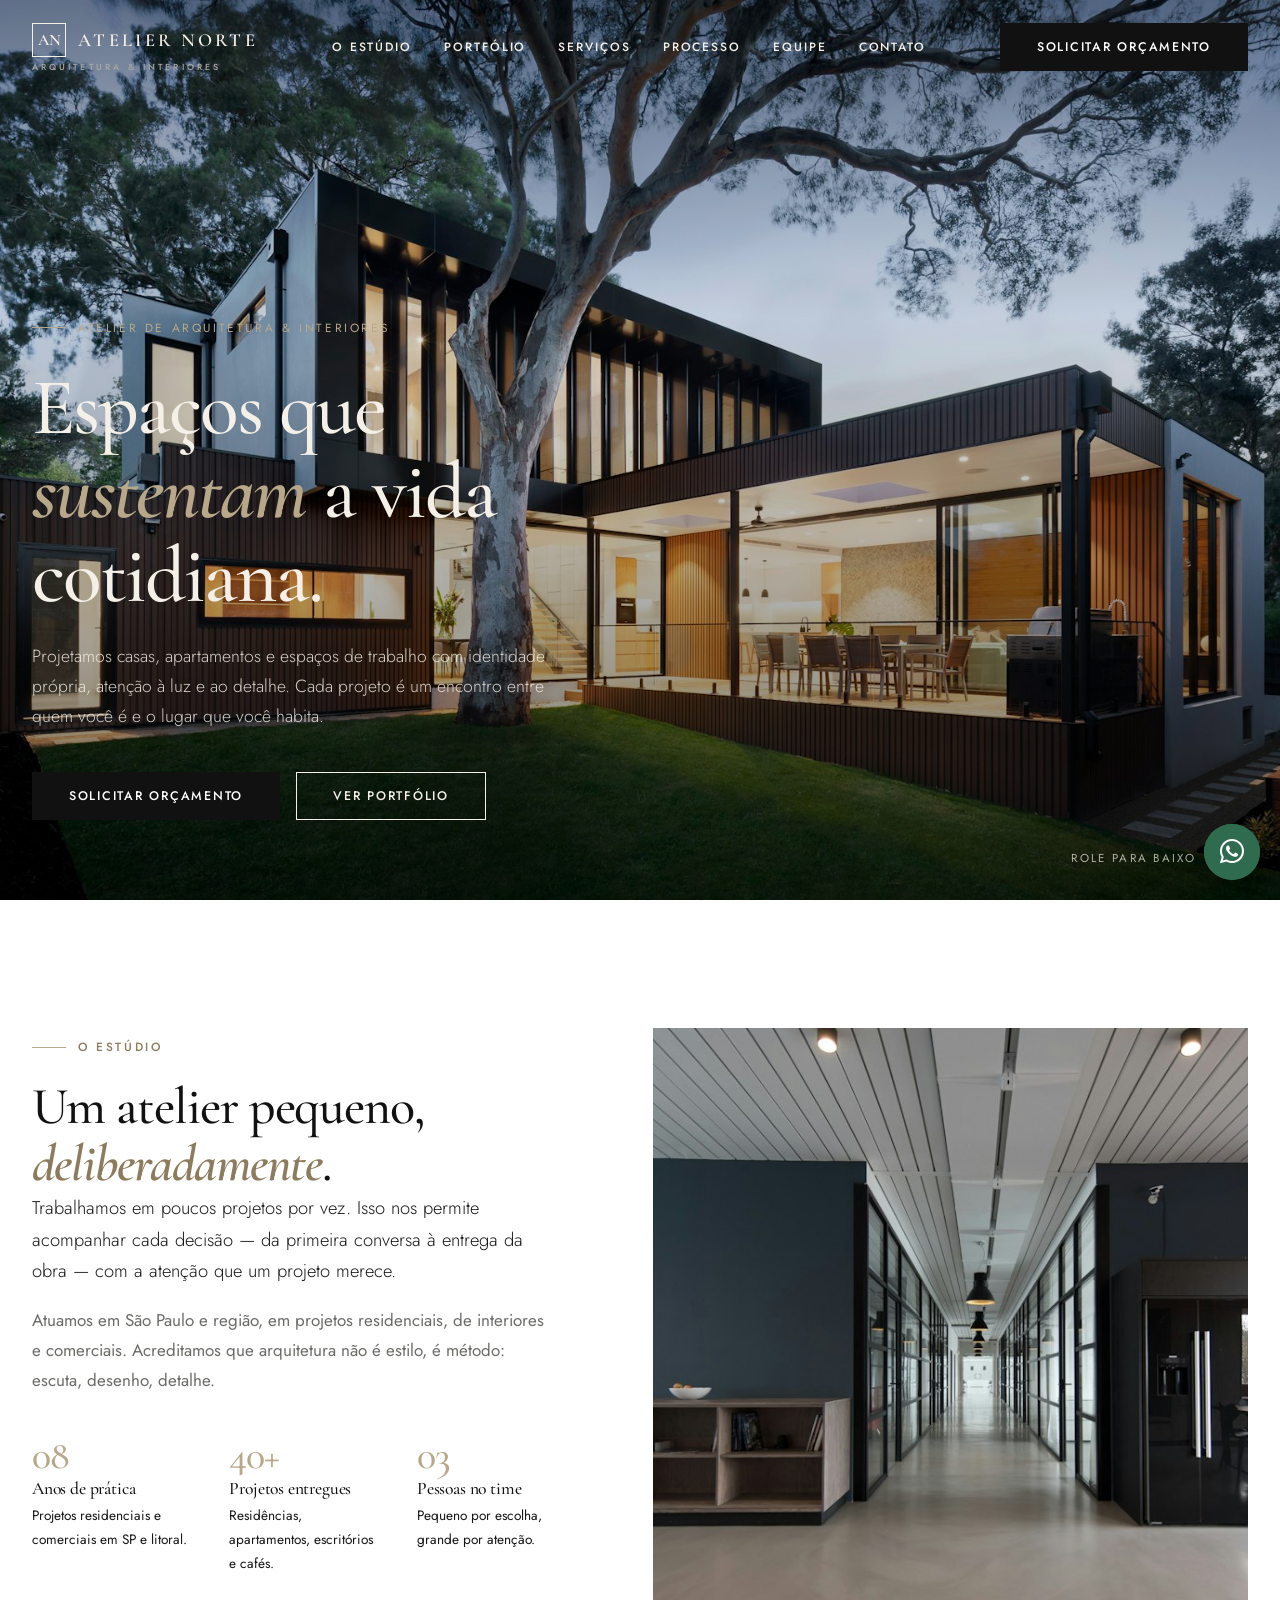
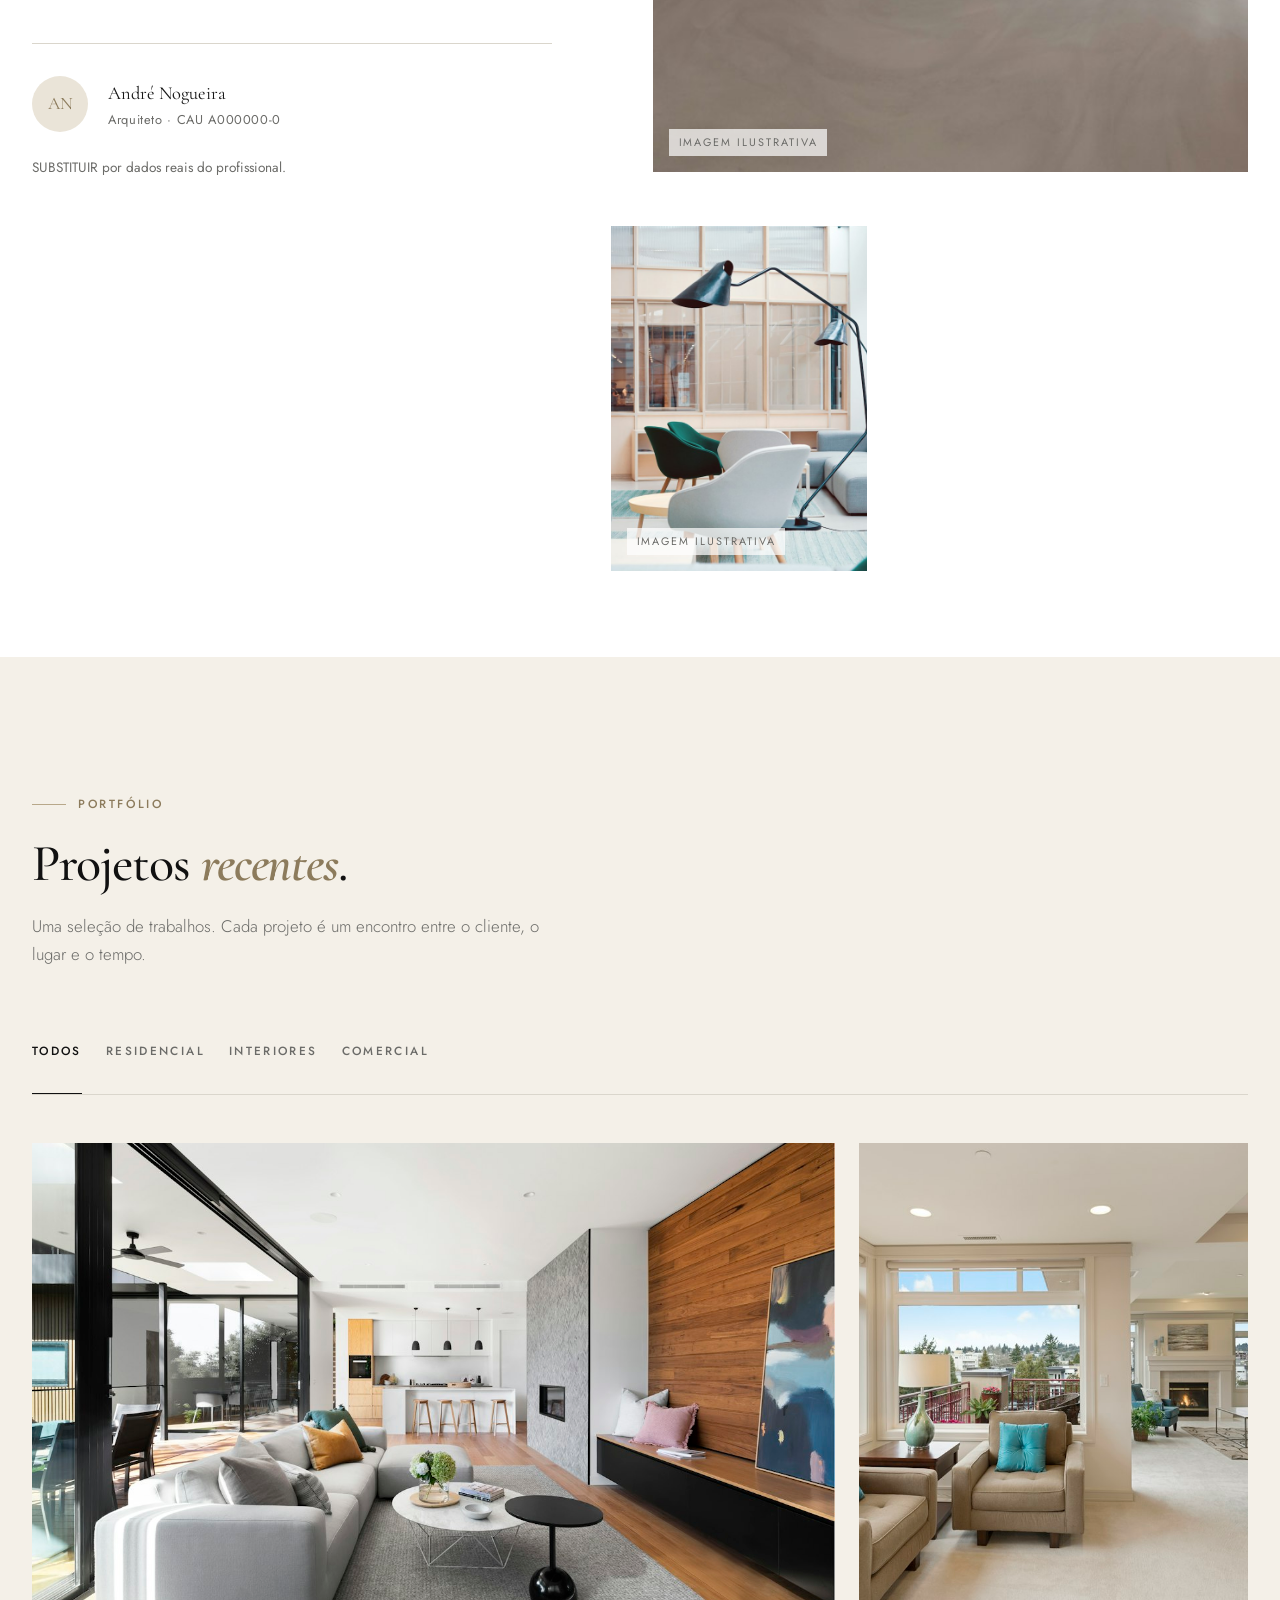
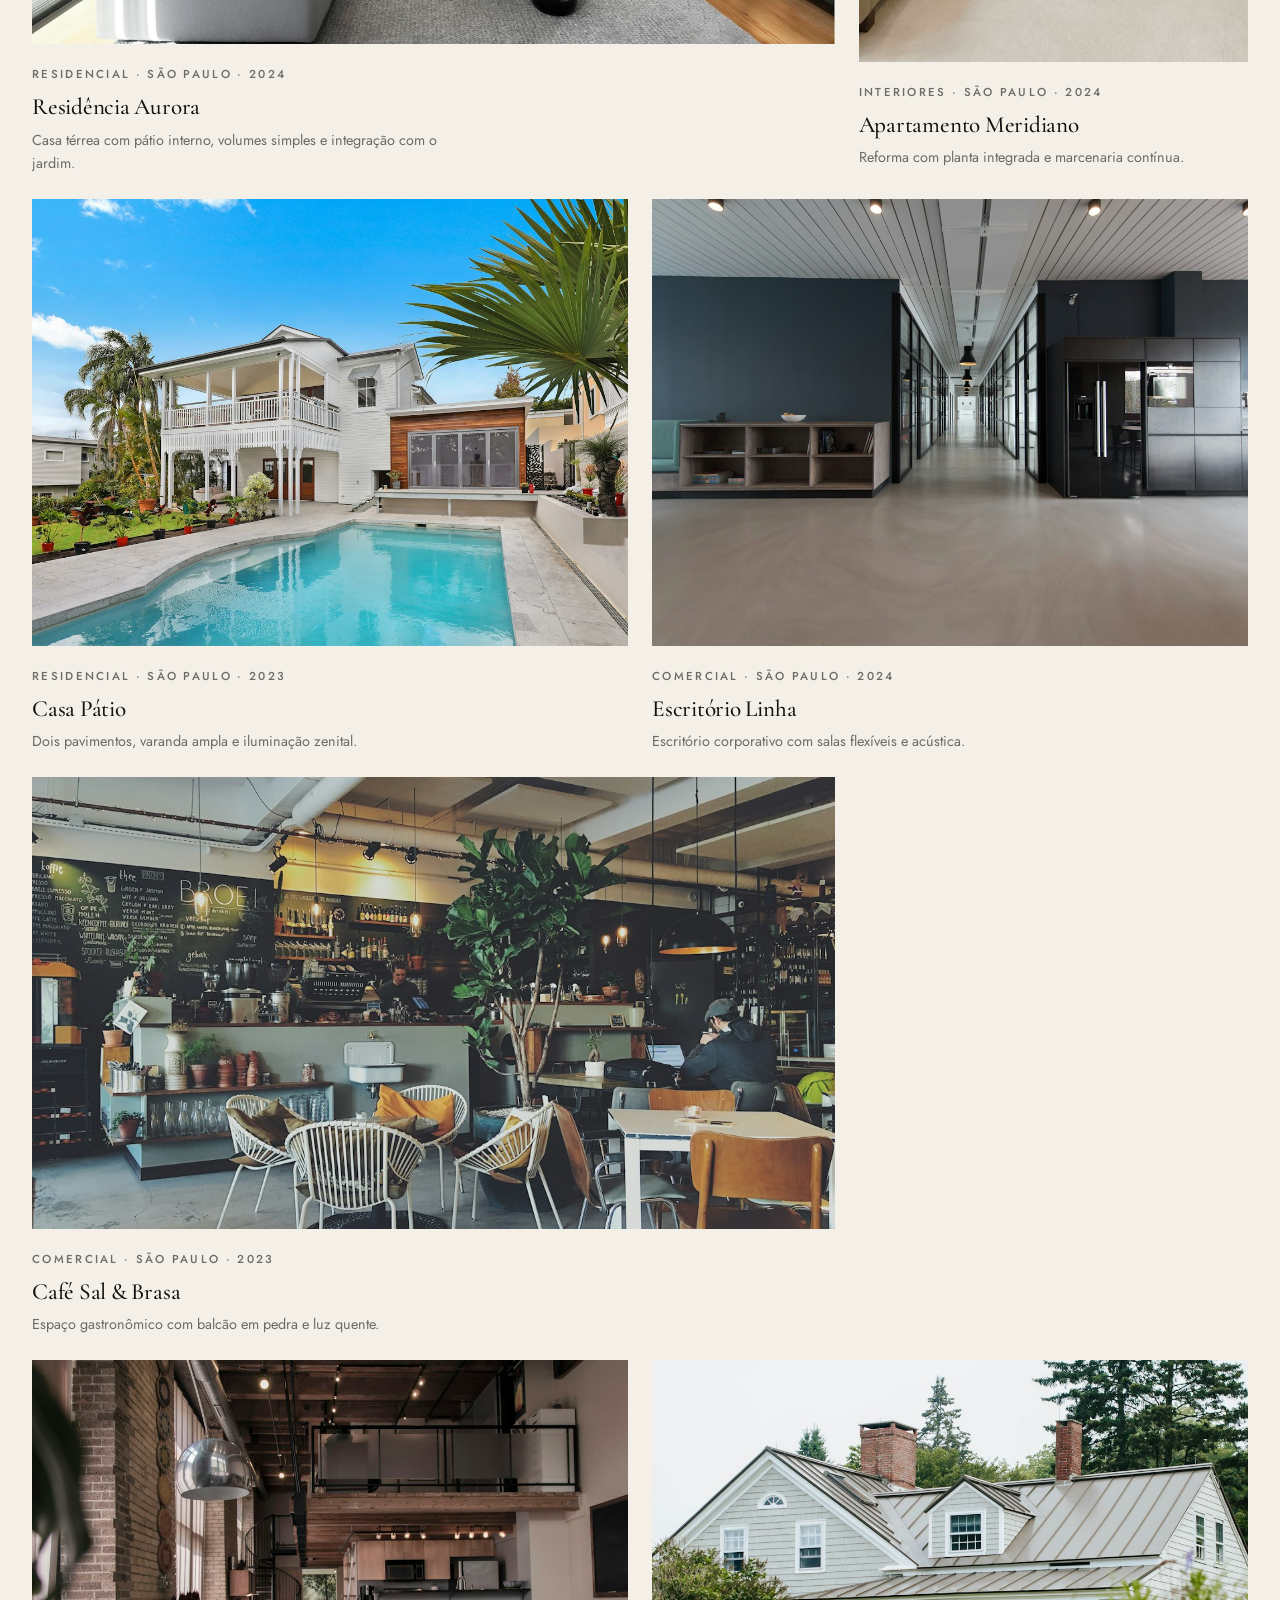
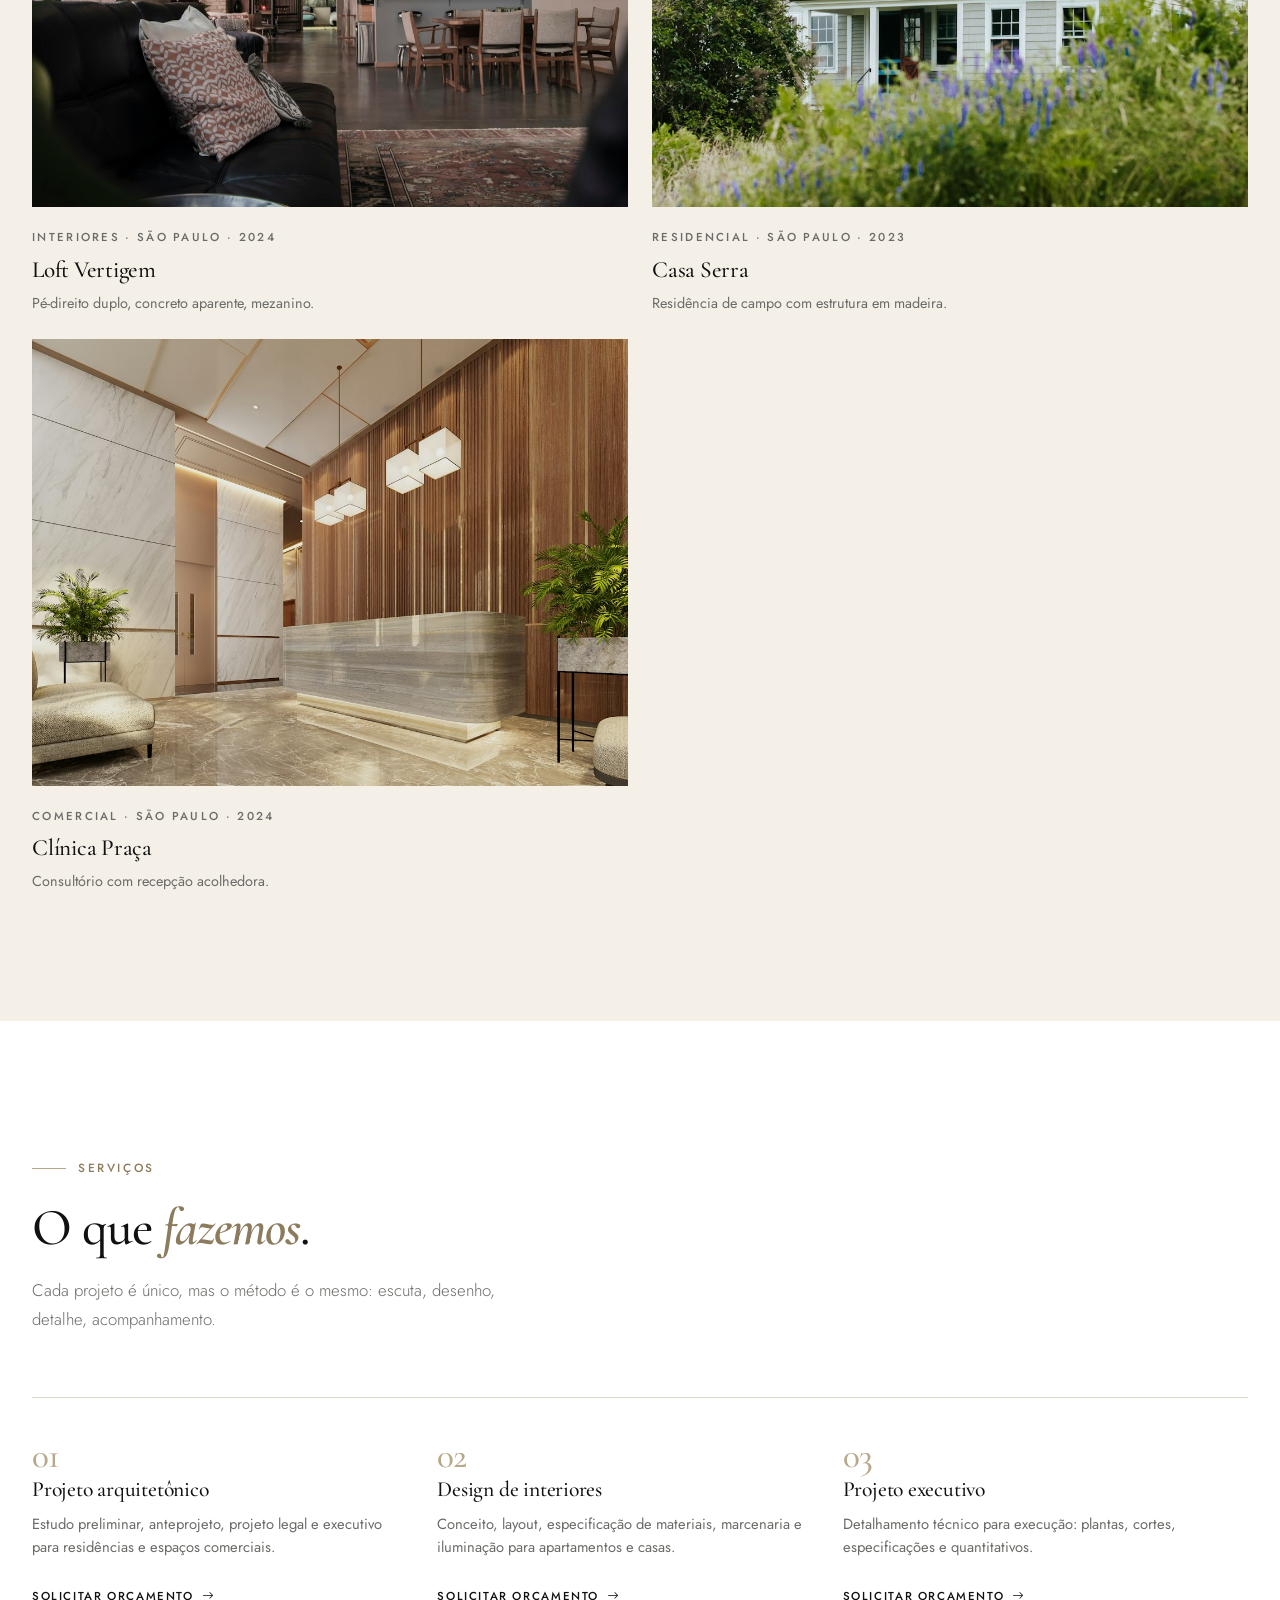
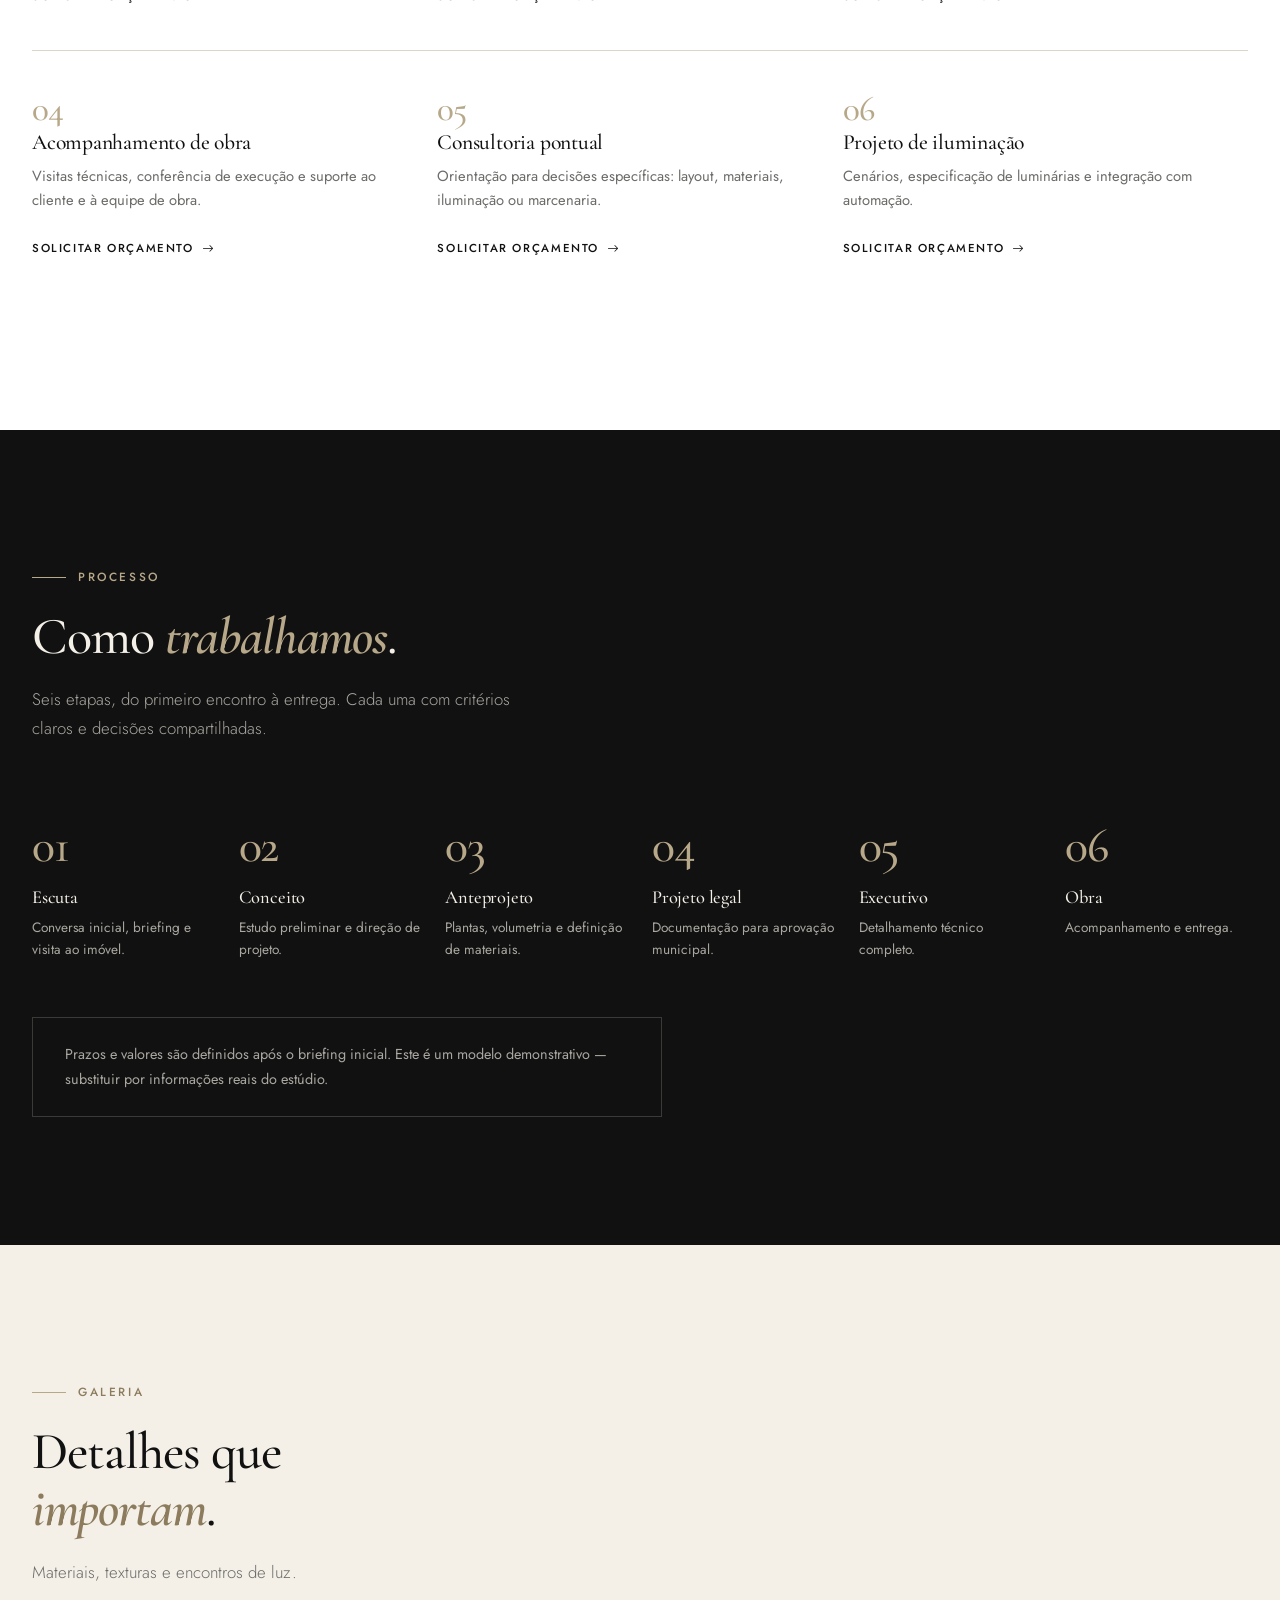
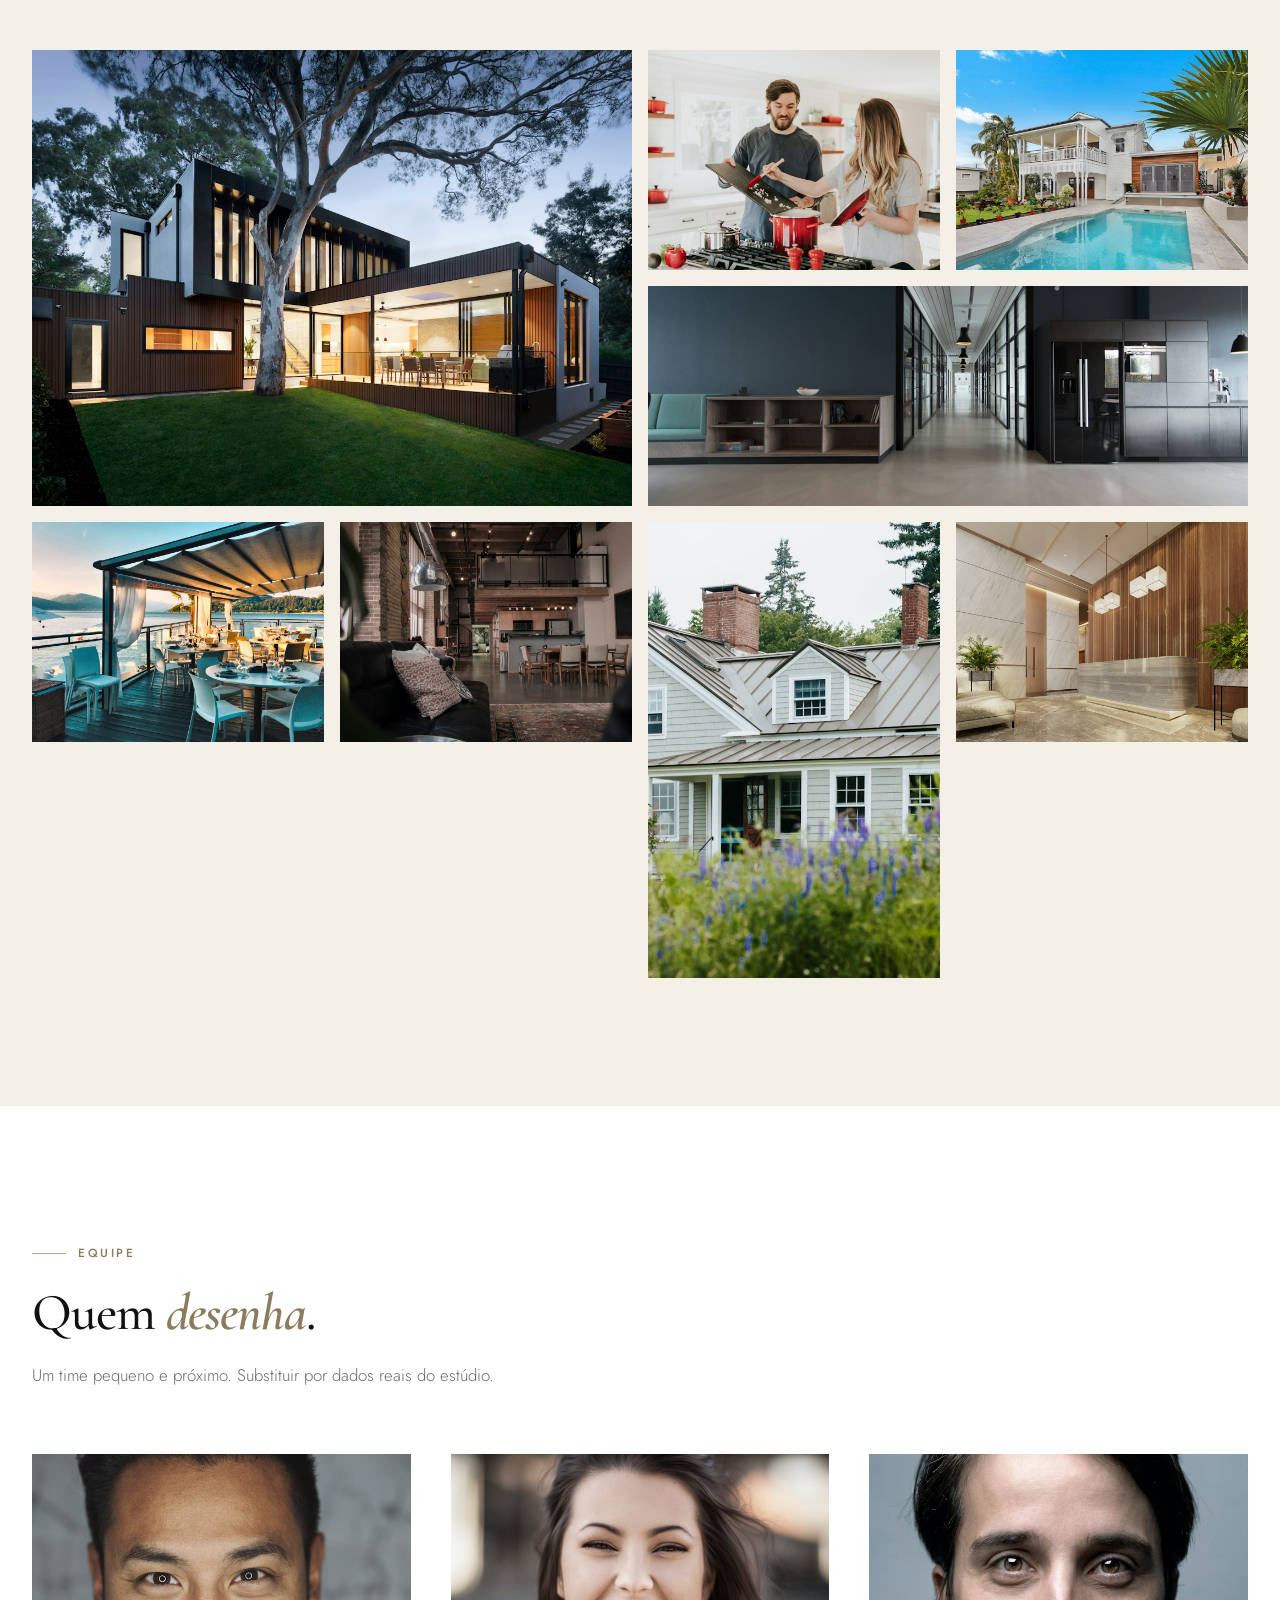
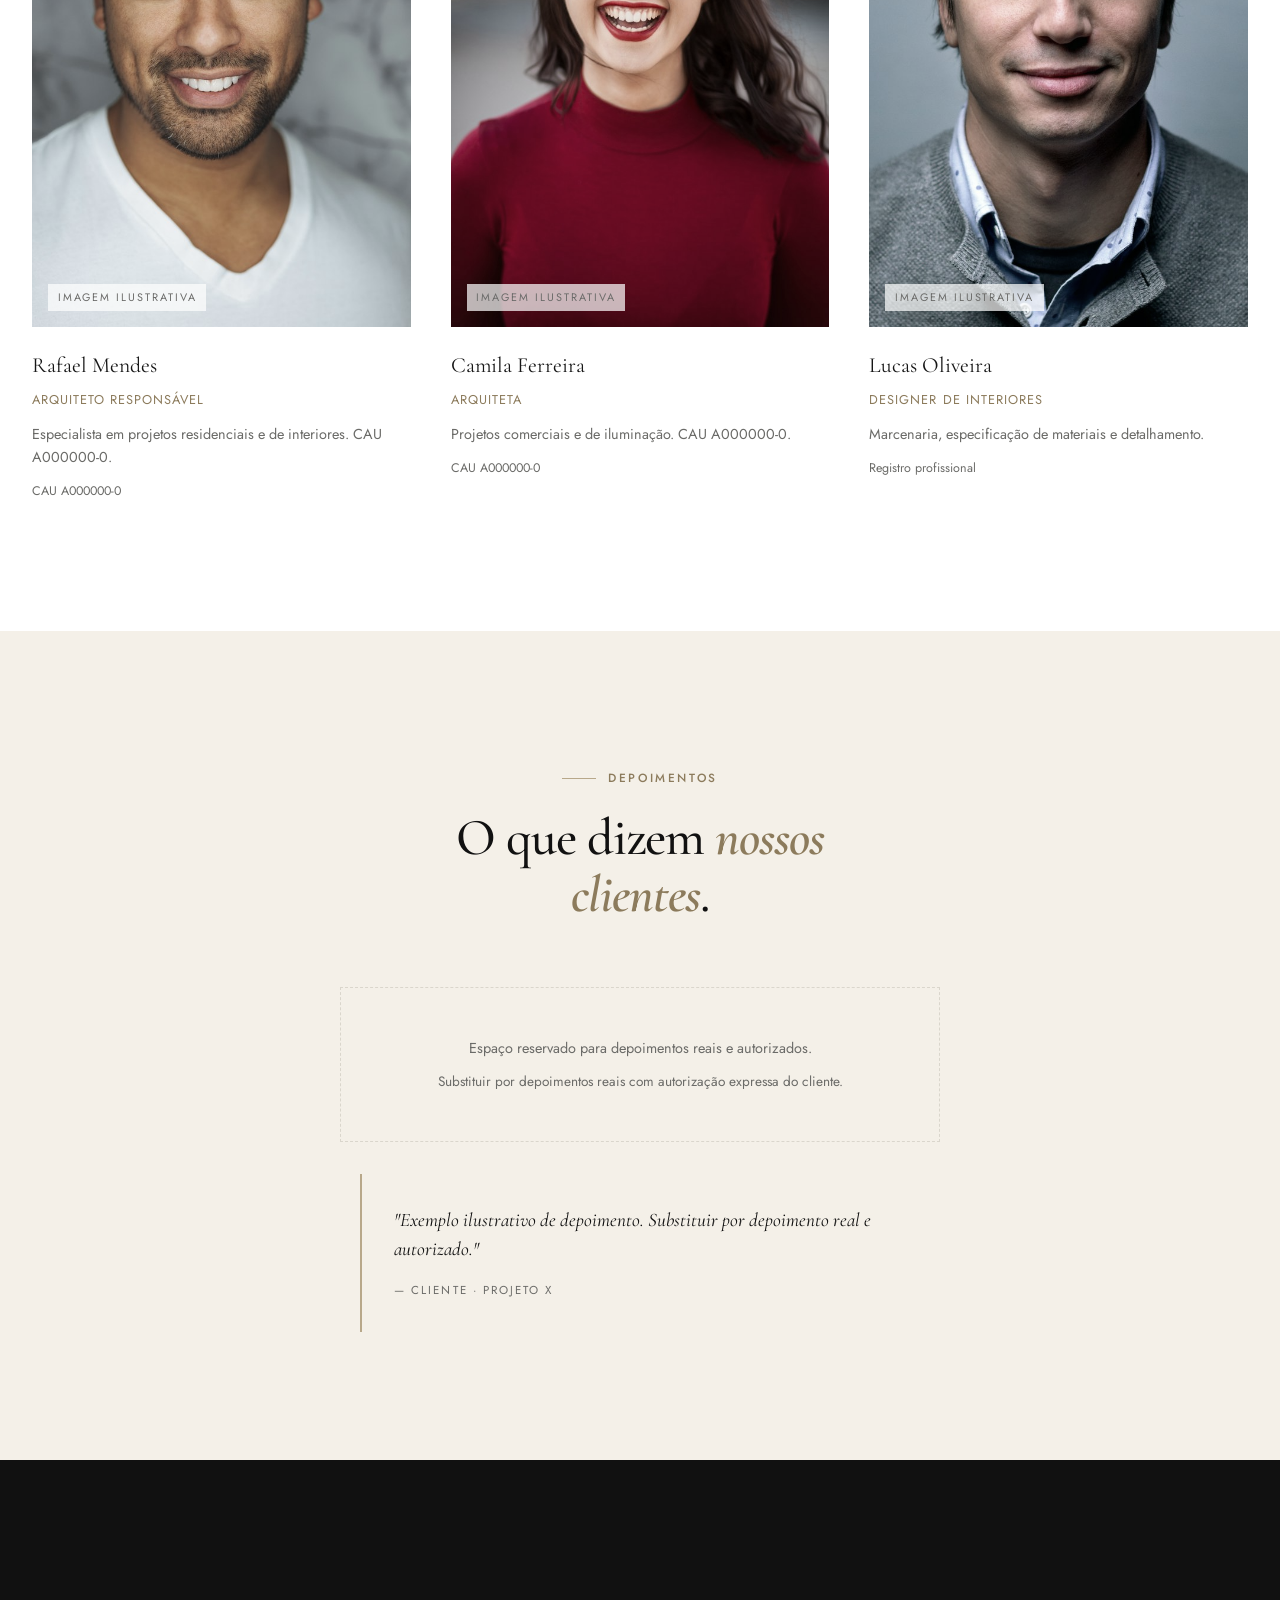
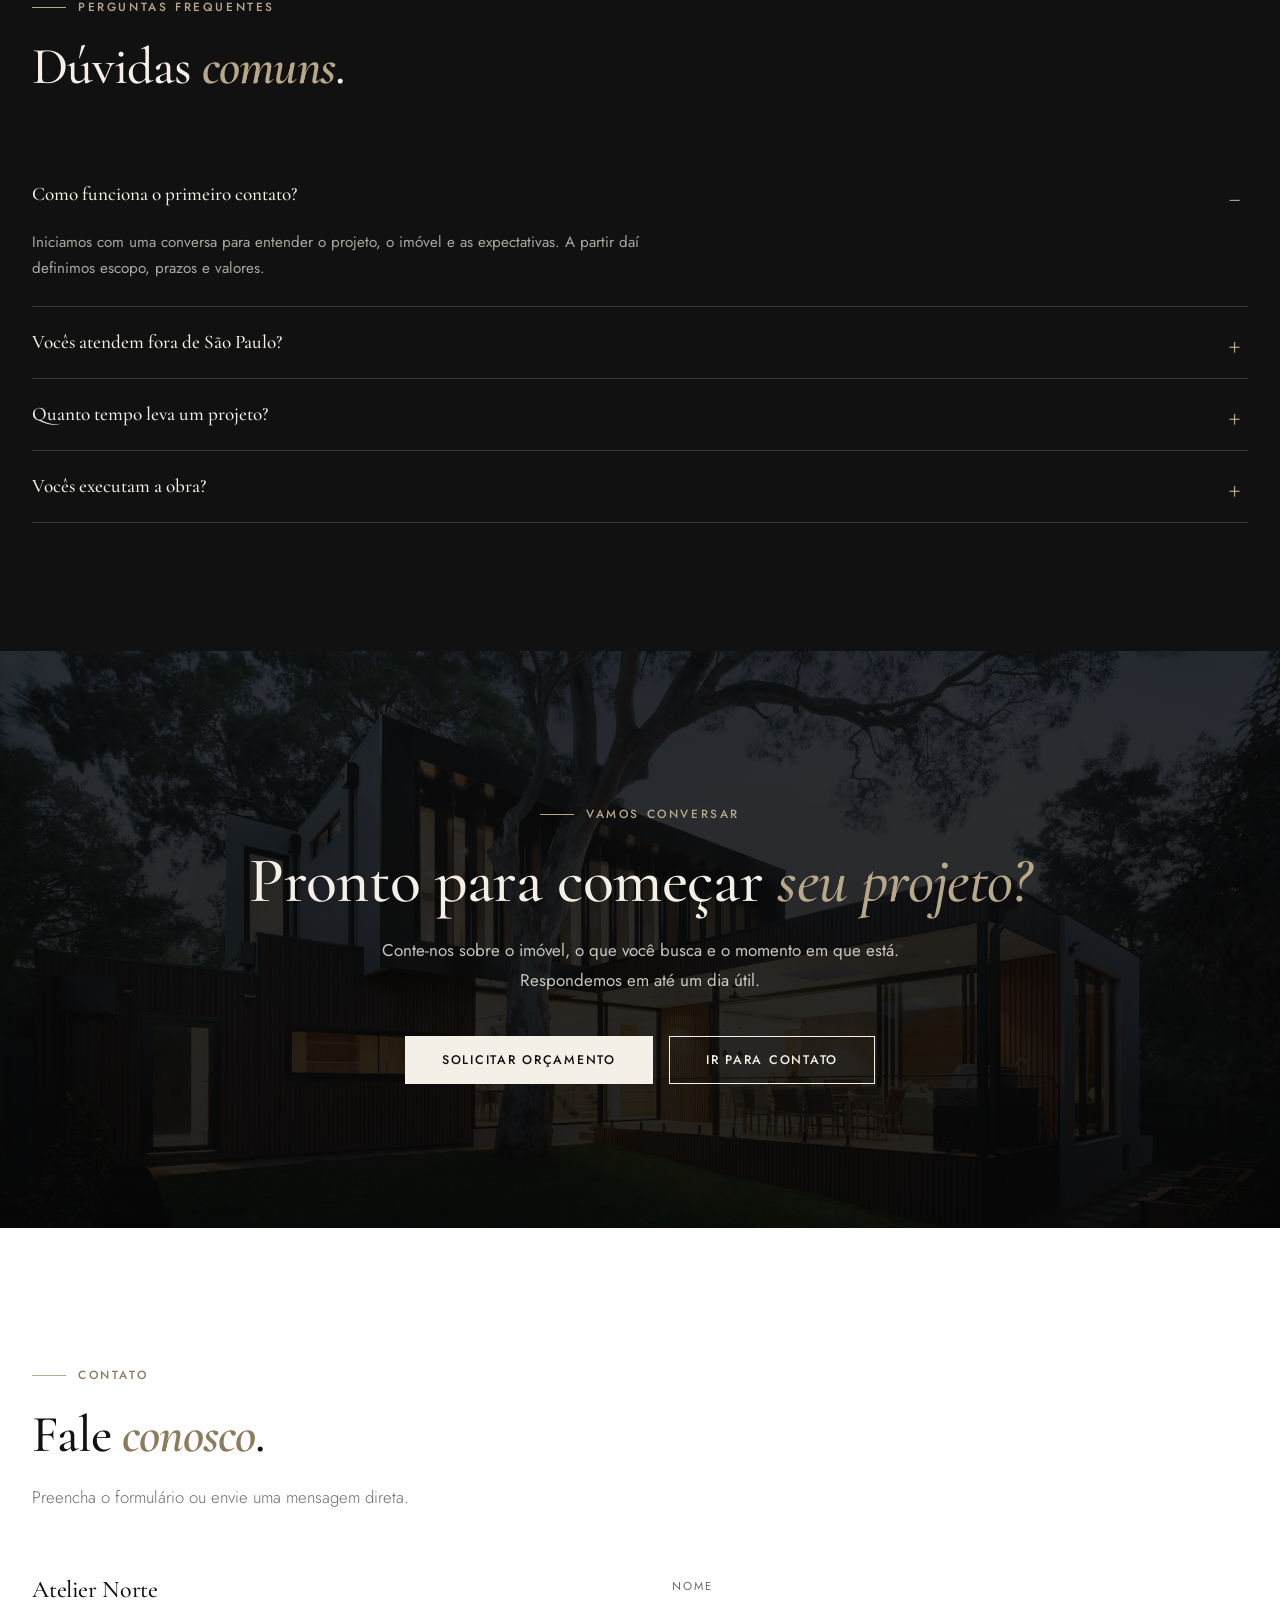
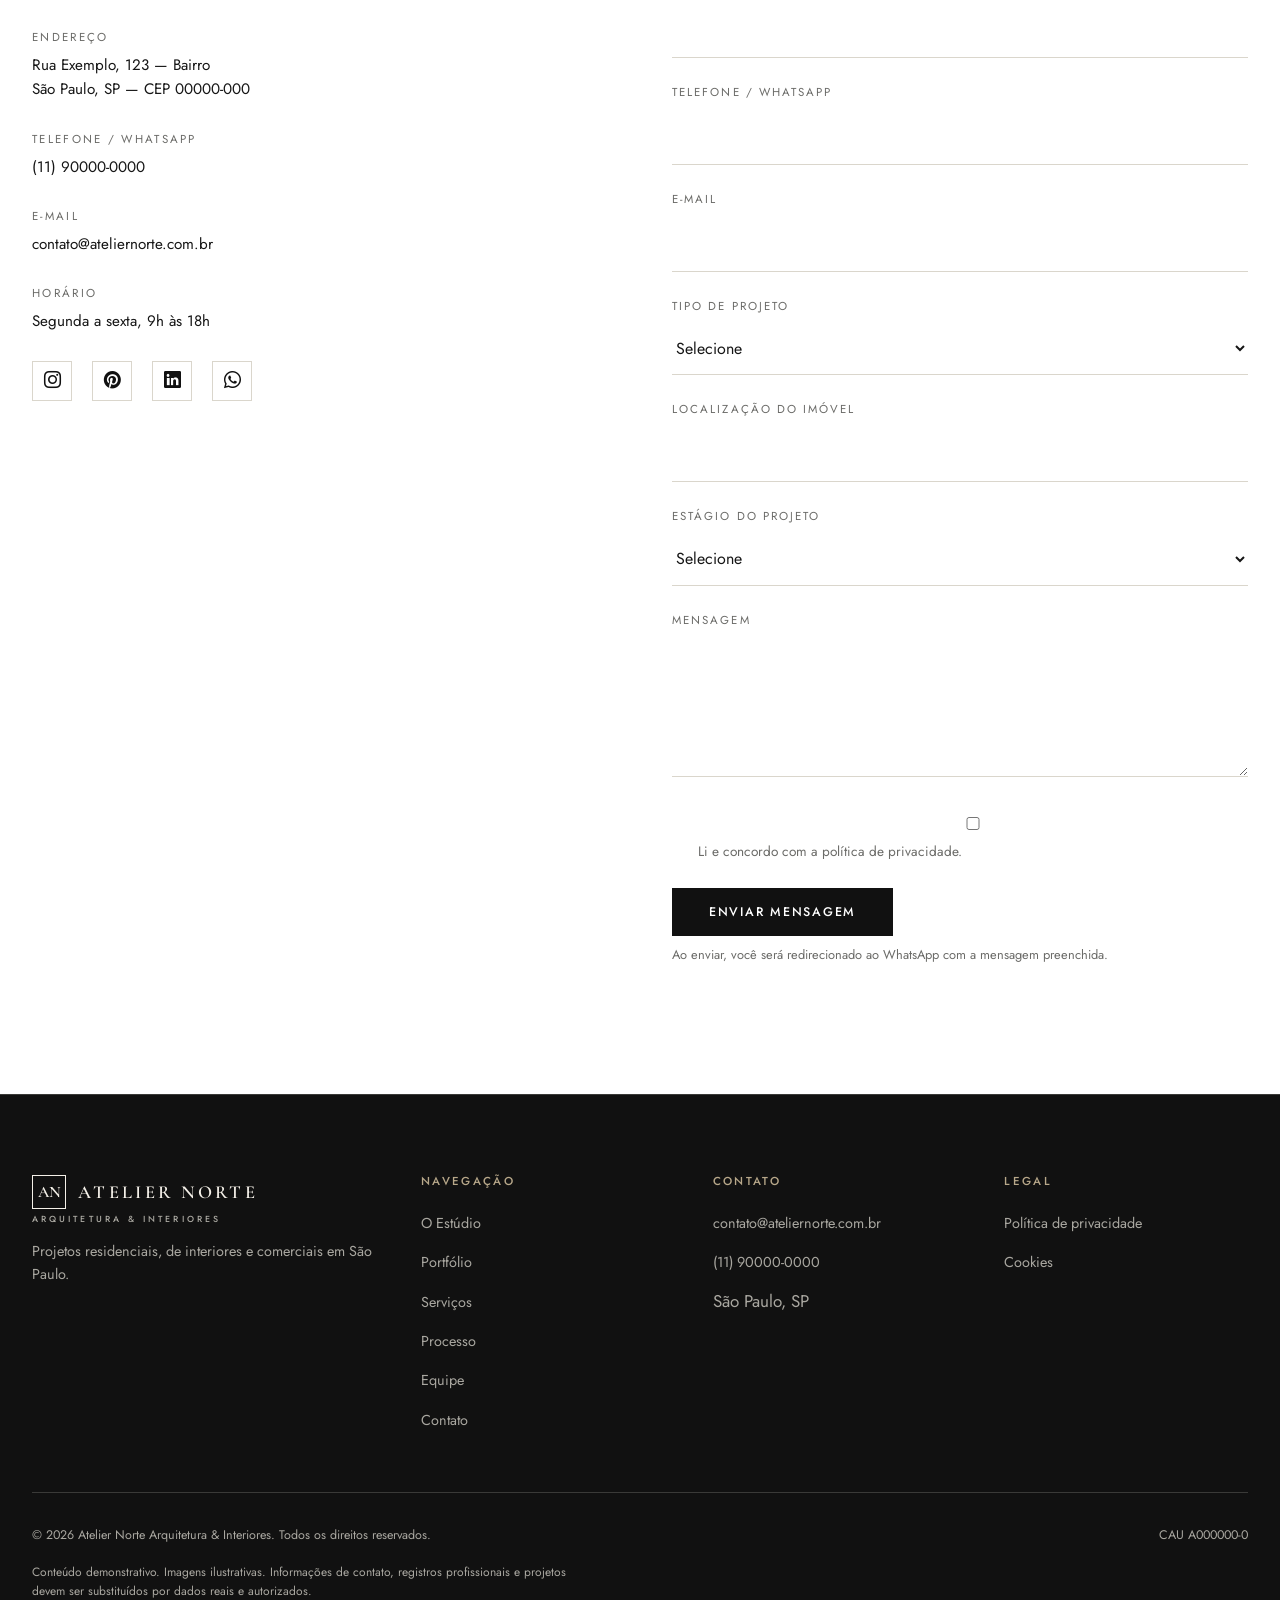
==== commit 285de777: "Substituindo imagens referenciais por exemplos ficticios" ====
--- a/index.html
+++ b/index.html
@@ -78,7 +78,7 @@
 <!-- 1. HERO -->
 <section class="hero" aria-label="Apresentação">
   <div class="hero-media">
-    <img src="images/hero/hero-main.svg" alt="Imagem ilustrativa de residência projetada pelo Atelier Norte" width="1920" height="1080" fetchpriority="high">
+    <img src="images/hero/hero-main.jpg" alt="Imagem ilustrativa de residência projetada pelo Atelier Norte" width="1920" height="1080" fetchpriority="high">
   </div>
   <div class="hero-overlay" aria-hidden="true"></div>
   <div class="hero-content">
@@ -125,7 +125,7 @@
         <div class="studio-founder">
           <div class="avatar" aria-hidden="true">AN</div>
           <div>
-            <div class="name">Nome do Arquiteto Responsável</div>
+            <div class="name">André Nogueira</div>
             <div class="role">Arquiteto · CAU A000000-0</div>
           </div>
         </div>
@@ -133,10 +133,10 @@
       </div>
       <div class="studio-images reveal reveal-delay-2">
         <div class="studio-img-main img-placeholder">
-          <img src="images/about/estudio-01.svg" alt="Imagem ilustrativa do estúdio" class="img-fade" loading="lazy">
+          <img src="images/about/estudio-01.jpg" alt="Imagem ilustrativa do estúdio" class="img-fade" loading="lazy">
         </div>
         <div class="studio-img-secondary img-placeholder">
-          <img src="images/about/estudio-02.svg" alt="Imagem ilustrativa de detalhe" class="img-fade" loading="lazy">
+          <img src="images/about/estudio-02.jpg" alt="Imagem ilustrativa de detalhe" class="img-fade" loading="lazy">
         </div>
       </div>
     </div>
@@ -160,7 +160,7 @@
     <div class="portfolio-grid">
       <a class="portfolio-card portfolio-card--wide reveal" href="projeto.html#residencia-aurora" data-category="Residencial">
         <div class="portfolio-card-media" style="aspect-ratio:16/10;">
-          <img src="images/portfolio/residencia-aurora.svg" alt="Imagem ilustrativa Residência Aurora" class="img-fade" loading="lazy">
+          <img src="images/portfolio/residencia-aurora.jpg" alt="Imagem ilustrativa Residência Aurora" class="img-fade" loading="lazy">
           <div class="portfolio-card-overlay"><span class="portfolio-card-cta">Ver projeto <i class="bi bi-arrow-right"></i></span></div>
         </div>
         <div class="portfolio-card-body">
@@ -171,7 +171,7 @@
       </a>
       <a class="portfolio-card portfolio-card--tall reveal reveal-delay-1" href="projeto.html#apartamento-meridiano" data-category="Interiores">
         <div class="portfolio-card-media" style="aspect-ratio:3/4;">
-          <img src="images/portfolio/apartamento-meridiano.svg" alt="Imagem ilustrativa Apartamento Meridiano" class="img-fade" loading="lazy">
+          <img src="images/portfolio/apartamento-meridiano.jpg" alt="Imagem ilustrativa Apartamento Meridiano" class="img-fade" loading="lazy">
           <div class="portfolio-card-overlay"><span class="portfolio-card-cta">Ver projeto <i class="bi bi-arrow-right"></i></span></div>
         </div>
         <div class="portfolio-card-body">
@@ -182,7 +182,7 @@
       </a>
       <a class="portfolio-card reveal reveal-delay-2" href="projeto.html#casa-patio" data-category="Residencial">
         <div class="portfolio-card-media" style="aspect-ratio:4/3;">
-          <img src="images/portfolio/casa-patio.svg" alt="Imagem ilustrativa Casa Pátio" class="img-fade" loading="lazy">
+          <img src="images/portfolio/casa-patio.jpg" alt="Imagem ilustrativa Casa Pátio" class="img-fade" loading="lazy">
           <div class="portfolio-card-overlay"><span class="portfolio-card-cta">Ver projeto <i class="bi bi-arrow-right"></i></span></div>
         </div>
         <div class="portfolio-card-body">
@@ -193,7 +193,7 @@
       </a>
       <a class="portfolio-card reveal reveal-delay-3" href="projeto.html#escritorio-linha" data-category="Comercial">
         <div class="portfolio-card-media" style="aspect-ratio:4/3;">
-          <img src="images/portfolio/escritorio-linha.svg" alt="Imagem ilustrativa Escritório Linha" class="img-fade" loading="lazy">
+          <img src="images/portfolio/escritorio-linha.jpg" alt="Imagem ilustrativa Escritório Linha" class="img-fade" loading="lazy">
           <div class="portfolio-card-overlay"><span class="portfolio-card-cta">Ver projeto <i class="bi bi-arrow-right"></i></span></div>
         </div>
         <div class="portfolio-card-body">
@@ -204,7 +204,7 @@
       </a>
       <a class="portfolio-card portfolio-card--wide reveal" href="projeto.html#cafe-sal-brasa" data-category="Comercial">
         <div class="portfolio-card-media" style="aspect-ratio:16/9;">
-          <img src="images/portfolio/cafe-sal-brasa.svg" alt="Imagem ilustrativa Café Sal & Brasa" class="img-fade" loading="lazy">
+          <img src="images/portfolio/cafe-sal-brasa.jpg" alt="Imagem ilustrativa Café Sal & Brasa" class="img-fade" loading="lazy">
           <div class="portfolio-card-overlay"><span class="portfolio-card-cta">Ver projeto <i class="bi bi-arrow-right"></i></span></div>
         </div>
         <div class="portfolio-card-body">
@@ -215,7 +215,7 @@
       </a>
       <a class="portfolio-card reveal" href="projeto.html#loft-vertigem" data-category="Interiores">
         <div class="portfolio-card-media" style="aspect-ratio:4/3;">
-          <img src="images/portfolio/loft-vertigem.svg" alt="Imagem ilustrativa Loft Vertigem" class="img-fade" loading="lazy">
+          <img src="images/portfolio/loft-vertigem.jpg" alt="Imagem ilustrativa Loft Vertigem" class="img-fade" loading="lazy">
           <div class="portfolio-card-overlay"><span class="portfolio-card-cta">Ver projeto <i class="bi bi-arrow-right"></i></span></div>
         </div>
         <div class="portfolio-card-body">
@@ -226,7 +226,7 @@
       </a>
       <a class="portfolio-card reveal reveal-delay-1" href="projeto.html#casa-serra" data-category="Residencial">
         <div class="portfolio-card-media" style="aspect-ratio:4/3;">
-          <img src="images/portfolio/casa-serra.svg" alt="Imagem ilustrativa Casa Serra" class="img-fade" loading="lazy">
+          <img src="images/portfolio/casa-serra.jpg" alt="Imagem ilustrativa Casa Serra" class="img-fade" loading="lazy">
           <div class="portfolio-card-overlay"><span class="portfolio-card-cta">Ver projeto <i class="bi bi-arrow-right"></i></span></div>
         </div>
         <div class="portfolio-card-body">
@@ -237,7 +237,7 @@
       </a>
       <a class="portfolio-card reveal reveal-delay-2" href="projeto.html#clinica-praca" data-category="Comercial">
         <div class="portfolio-card-media" style="aspect-ratio:4/3;">
-          <img src="images/portfolio/clinica-praca.svg" alt="Imagem ilustrativa Clínica Praça" class="img-fade" loading="lazy">
+          <img src="images/portfolio/clinica-praca.jpg" alt="Imagem ilustrativa Clínica Praça" class="img-fade" loading="lazy">
           <div class="portfolio-card-overlay"><span class="portfolio-card-cta">Ver projeto <i class="bi bi-arrow-right"></i></span></div>
         </div>
         <div class="portfolio-card-body">
@@ -352,36 +352,36 @@
       <p class="section-subtitle">Materiais, texturas e encontros de luz.</p>
     </div>
     <div class="gallery-grid">
-      <div class="gallery-item gallery-item--big reveal" data-src="images/gallery/galeria-01.svg" data-alt="Imagem ilustrativa galeria 1" tabindex="0" role="button" aria-label="Ampliar imagem 1">
-        <img src="images/gallery/galeria-01.svg" alt="Imagem ilustrativa galeria 1" loading="lazy">
+      <div class="gallery-item gallery-item--big reveal" data-src="images/gallery/galeria-01.jpg" data-alt="Imagem ilustrativa galeria 1" tabindex="0" role="button" aria-label="Ampliar imagem 1">
+        <img src="images/gallery/galeria-01.jpg" alt="Imagem ilustrativa galeria 1" loading="lazy">
         <div class="gallery-caption">Residência Aurora · pátio</div>
       </div>
-      <div class="gallery-item reveal reveal-delay-1" data-src="images/gallery/galeria-02.svg" data-alt="Imagem ilustrativa galeria 2" tabindex="0" role="button" aria-label="Ampliar imagem 2">
-        <img src="images/gallery/galeria-02.svg" alt="Imagem ilustrativa galeria 2" loading="lazy">
+      <div class="gallery-item reveal reveal-delay-1" data-src="images/gallery/galeria-02.jpg" data-alt="Imagem ilustrativa galeria 2" tabindex="0" role="button" aria-label="Ampliar imagem 2">
+        <img src="images/gallery/galeria-02.jpg" alt="Imagem ilustrativa galeria 2" loading="lazy">
         <div class="gallery-caption">Apartamento Meridiano · marcenaria</div>
       </div>
-      <div class="gallery-item reveal reveal-delay-2" data-src="images/gallery/galeria-03.svg" data-alt="Imagem ilustrativa galeria 3" tabindex="0" role="button" aria-label="Ampliar imagem 3">
-        <img src="images/gallery/galeria-03.svg" alt="Imagem ilustrativa galeria 3" loading="lazy">
+      <div class="gallery-item reveal reveal-delay-2" data-src="images/gallery/galeria-03.jpg" data-alt="Imagem ilustrativa galeria 3" tabindex="0" role="button" aria-label="Ampliar imagem 3">
+        <img src="images/gallery/galeria-03.jpg" alt="Imagem ilustrativa galeria 3" loading="lazy">
         <div class="gallery-caption">Casa Pátio · varanda</div>
       </div>
-      <div class="gallery-item gallery-item--wide reveal reveal-delay-3" data-src="images/gallery/galeria-04.svg" data-alt="Imagem ilustrativa galeria 4" tabindex="0" role="button" aria-label="Ampliar imagem 4">
-        <img src="images/gallery/galeria-04.svg" alt="Imagem ilustrativa galeria 4" loading="lazy">
+      <div class="gallery-item gallery-item--wide reveal reveal-delay-3" data-src="images/gallery/galeria-04.jpg" data-alt="Imagem ilustrativa galeria 4" tabindex="0" role="button" aria-label="Ampliar imagem 4">
+        <img src="images/gallery/galeria-04.jpg" alt="Imagem ilustrativa galeria 4" loading="lazy">
         <div class="gallery-caption">Escritório Linha · recepção</div>
       </div>
-      <div class="gallery-item reveal" data-src="images/gallery/galeria-05.svg" data-alt="Imagem ilustrativa galeria 5" tabindex="0" role="button" aria-label="Ampliar imagem 5">
-        <img src="images/gallery/galeria-05.svg" alt="Imagem ilustrativa galeria 5" loading="lazy">
+      <div class="gallery-item reveal" data-src="images/gallery/galeria-05.jpg" data-alt="Imagem ilustrativa galeria 5" tabindex="0" role="button" aria-label="Ampliar imagem 5">
+        <img src="images/gallery/galeria-05.jpg" alt="Imagem ilustrativa galeria 5" loading="lazy">
         <div class="gallery-caption">Café Sal & Brasa · balcão</div>
       </div>
-      <div class="gallery-item reveal reveal-delay-1" data-src="images/gallery/galeria-06.svg" data-alt="Imagem ilustrativa galeria 6" tabindex="0" role="button" aria-label="Ampliar imagem 6">
-        <img src="images/gallery/galeria-06.svg" alt="Imagem ilustrativa galeria 6" loading="lazy">
+      <div class="gallery-item reveal reveal-delay-1" data-src="images/gallery/galeria-06.jpg" data-alt="Imagem ilustrativa galeria 6" tabindex="0" role="button" aria-label="Ampliar imagem 6">
+        <img src="images/gallery/galeria-06.jpg" alt="Imagem ilustrativa galeria 6" loading="lazy">
         <div class="gallery-caption">Loft Vertigem · mezanino</div>
       </div>
-      <div class="gallery-item gallery-item--tall reveal reveal-delay-2" data-src="images/gallery/galeria-07.svg" data-alt="Imagem ilustrativa galeria 7" tabindex="0" role="button" aria-label="Ampliar imagem 7">
-        <img src="images/gallery/galeria-07.svg" alt="Imagem ilustrativa galeria 7" loading="lazy">
+      <div class="gallery-item gallery-item--tall reveal reveal-delay-2" data-src="images/gallery/galeria-07.jpg" data-alt="Imagem ilustrativa galeria 7" tabindex="0" role="button" aria-label="Ampliar imagem 7">
+        <img src="images/gallery/galeria-07.jpg" alt="Imagem ilustrativa galeria 7" loading="lazy">
         <div class="gallery-caption">Casa Serra · estrutura</div>
       </div>
-      <div class="gallery-item reveal reveal-delay-3" data-src="images/gallery/galeria-08.svg" data-alt="Imagem ilustrativa galeria 8" tabindex="0" role="button" aria-label="Ampliar imagem 8">
-        <img src="images/gallery/galeria-08.svg" alt="Imagem ilustrativa galeria 8" loading="lazy">
+      <div class="gallery-item reveal reveal-delay-3" data-src="images/gallery/galeria-08.jpg" data-alt="Imagem ilustrativa galeria 8" tabindex="0" role="button" aria-label="Ampliar imagem 8">
+        <img src="images/gallery/galeria-08.jpg" alt="Imagem ilustrativa galeria 8" loading="lazy">
         <div class="gallery-caption">Clínica Praça · recepção</div>
       </div>
     </div>
@@ -413,27 +413,27 @@
     <div class="team-grid">
       <div class="team-card reveal">
         <div class="team-portrait img-placeholder">
-          <img src="images/team/equipe-01.svg" alt="Imagem ilustrativa membro 1" class="img-fade" loading="lazy">
-        </div>
-        <div class="team-name">Nome do Arquiteto</div>
+          <img src="images/team/equipe-01.jpg" alt="Imagem ilustrativa membro 1" class="img-fade" loading="lazy">
+        </div>
+        <div class="team-name">Rafael Mendes</div>
         <div class="team-role">Arquiteto responsável</div>
         <p class="team-bio">Especialista em projetos residenciais e de interiores. CAU A000000-0.</p>
         <p class="team-reg">CAU A000000-0</p>
       </div>
       <div class="team-card reveal reveal-delay-1">
         <div class="team-portrait img-placeholder">
-          <img src="images/team/equipe-02.svg" alt="Imagem ilustrativa membro 2" class="img-fade" loading="lazy">
-        </div>
-        <div class="team-name">Nome da Arquiteta</div>
+          <img src="images/team/equipe-02.jpg" alt="Imagem ilustrativa membro 2" class="img-fade" loading="lazy">
+        </div>
+        <div class="team-name">Camila Ferreira</div>
         <div class="team-role">Arquiteta</div>
         <p class="team-bio">Projetos comerciais e de iluminação. CAU A000000-0.</p>
         <p class="team-reg">CAU A000000-0</p>
       </div>
       <div class="team-card reveal reveal-delay-2">
         <div class="team-portrait img-placeholder">
-          <img src="images/team/equipe-03.svg" alt="Imagem ilustrativa membro 3" class="img-fade" loading="lazy">
-        </div>
-        <div class="team-name">Nome do Designer</div>
+          <img src="images/team/equipe-03.jpg" alt="Imagem ilustrativa membro 3" class="img-fade" loading="lazy">
+        </div>
+        <div class="team-name">Lucas Oliveira</div>
         <div class="team-role">Designer de interiores</div>
         <p class="team-bio">Marcenaria, especificação de materiais e detalhamento.</p>
         <p class="team-reg">Registro profissional</p>
@@ -506,7 +506,7 @@
 <!-- 10. CTA FINAL -->
 <section class="cta-final">
   <div class="cta-final-bg">
-    <img src="images/cta/cta-bg.svg" alt="" loading="lazy">
+    <img src="images/cta/cta-bg.jpg" alt="" loading="lazy">
   </div>
   <div class="container-wide">
     <span class="eyebrow eyebrow-light section-eyebrow" style="justify-content:center;">Vamos conversar</span>
--- a/css/style.css
+++ b/css/style.css
@@ -254,6 +254,8 @@
 .site-header.is-transparent .logo-subtitle { color: var(--color-muted-light); }
 .site-header.is-transparent .nav-link { color: var(--color-text-light); }
 .site-header.is-transparent .nav-link:hover { color: var(--color-accent); }
+.page-inner .site-header { position: static; background: var(--color-bg); border-bottom-color: var(--color-gray-light); }
+.page-inner .section { padding-top: 3rem; }
 .site-header .container-wide { width: 100%; display: flex; align-items: center; justify-content: space-between; gap: 2rem; }
 
 .logo { display: flex; flex-direction: column; line-height: 1; }
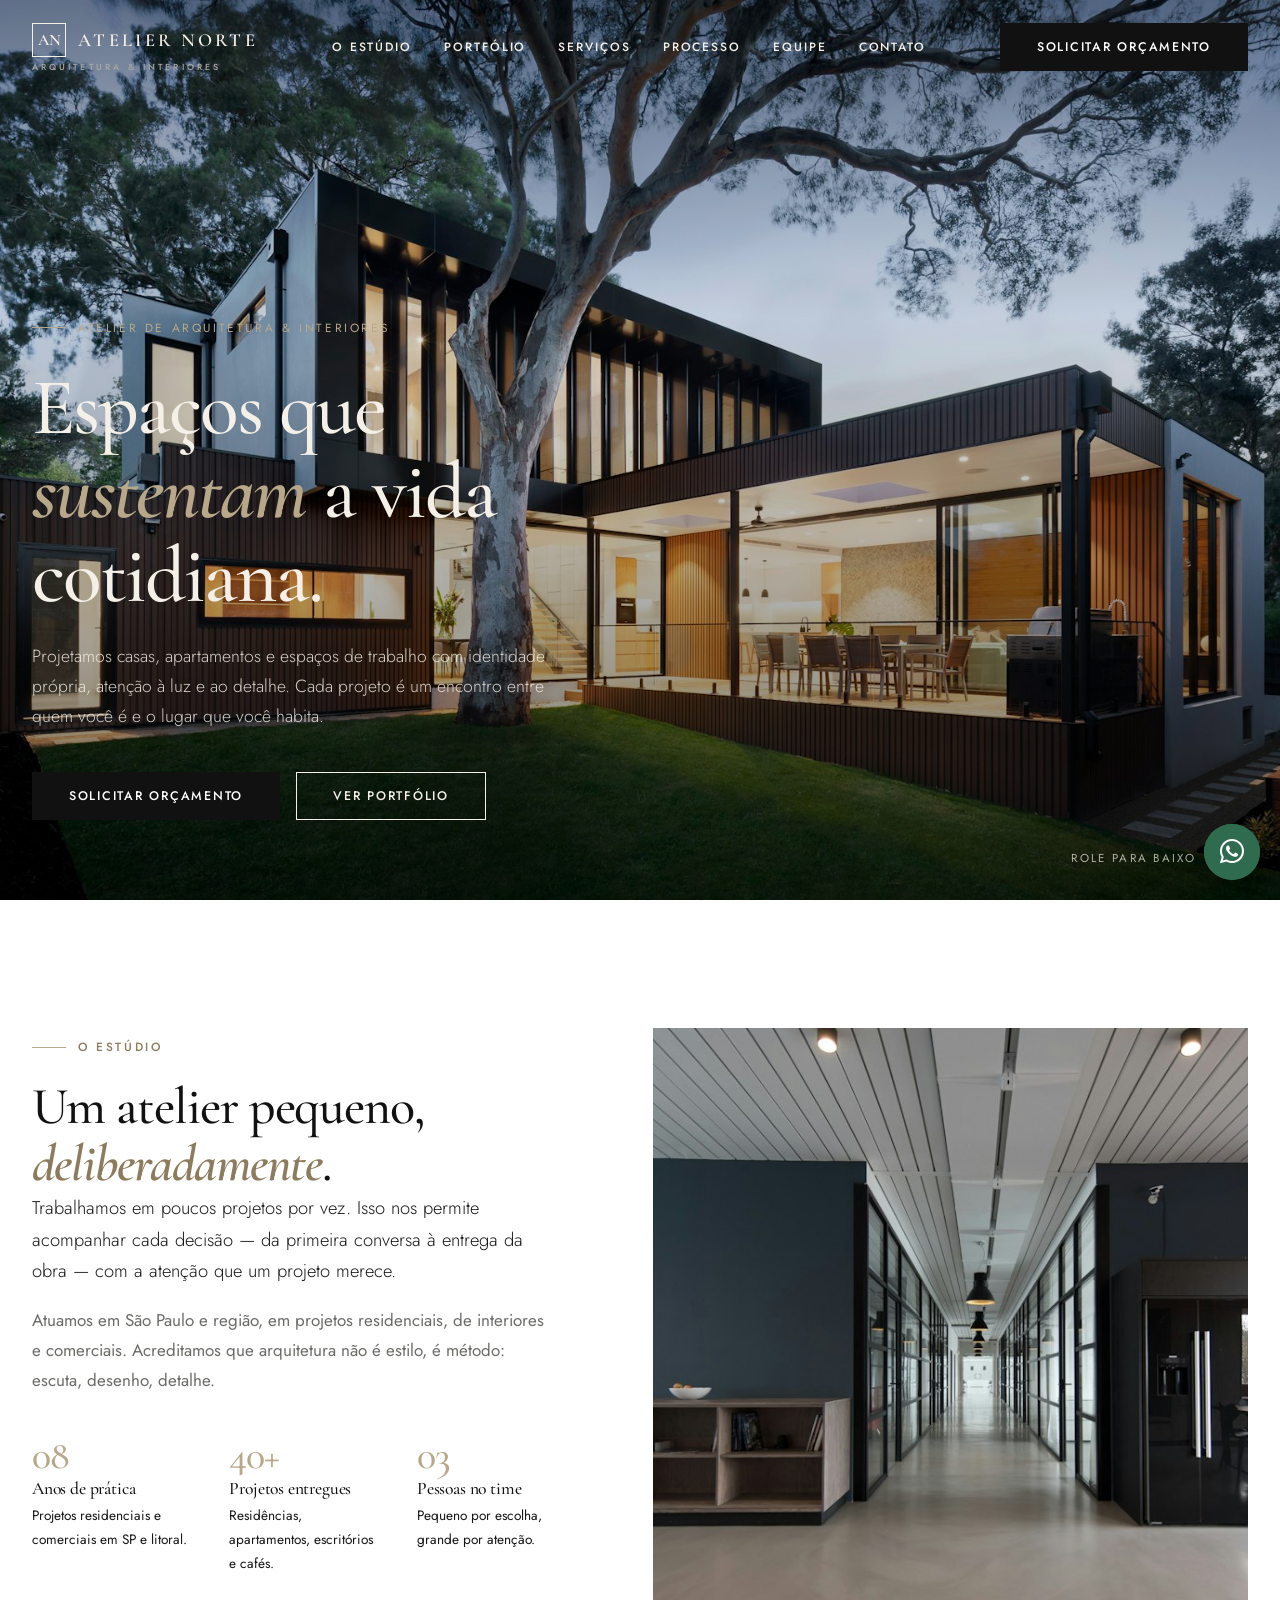
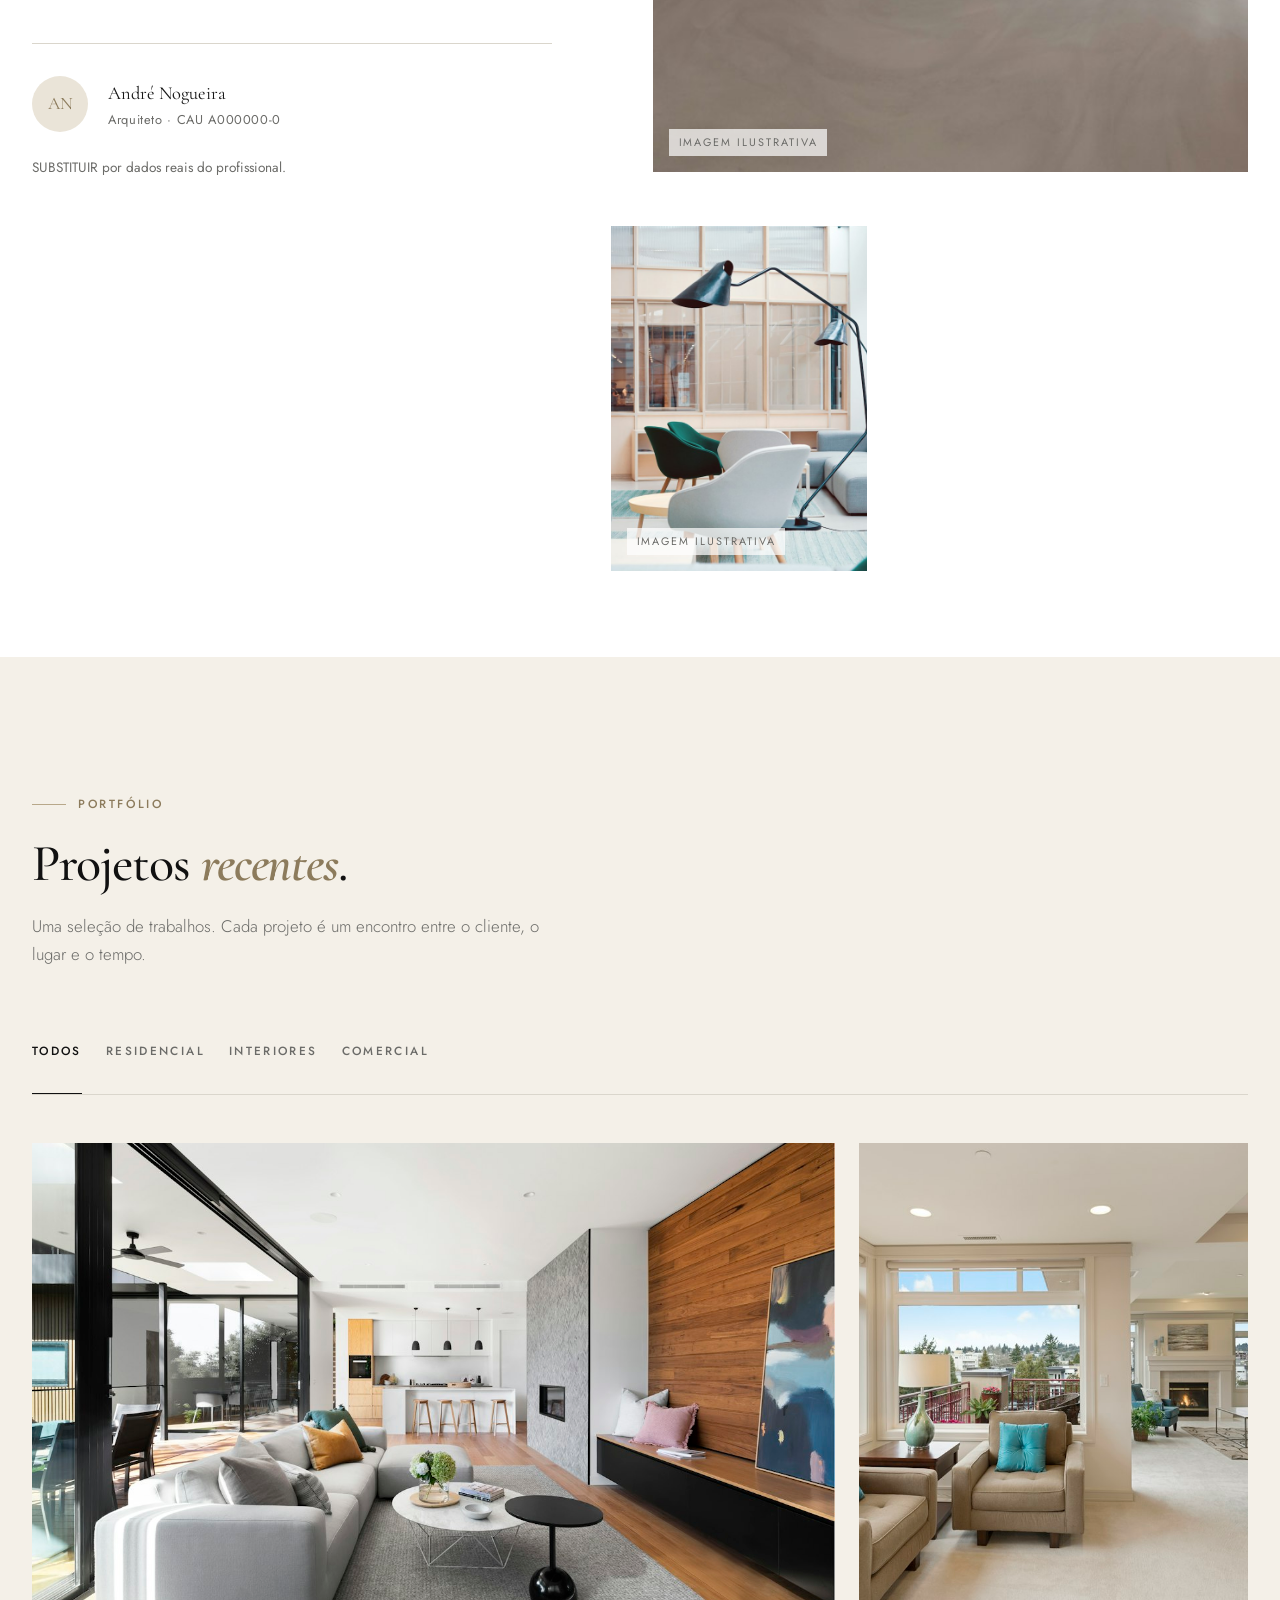
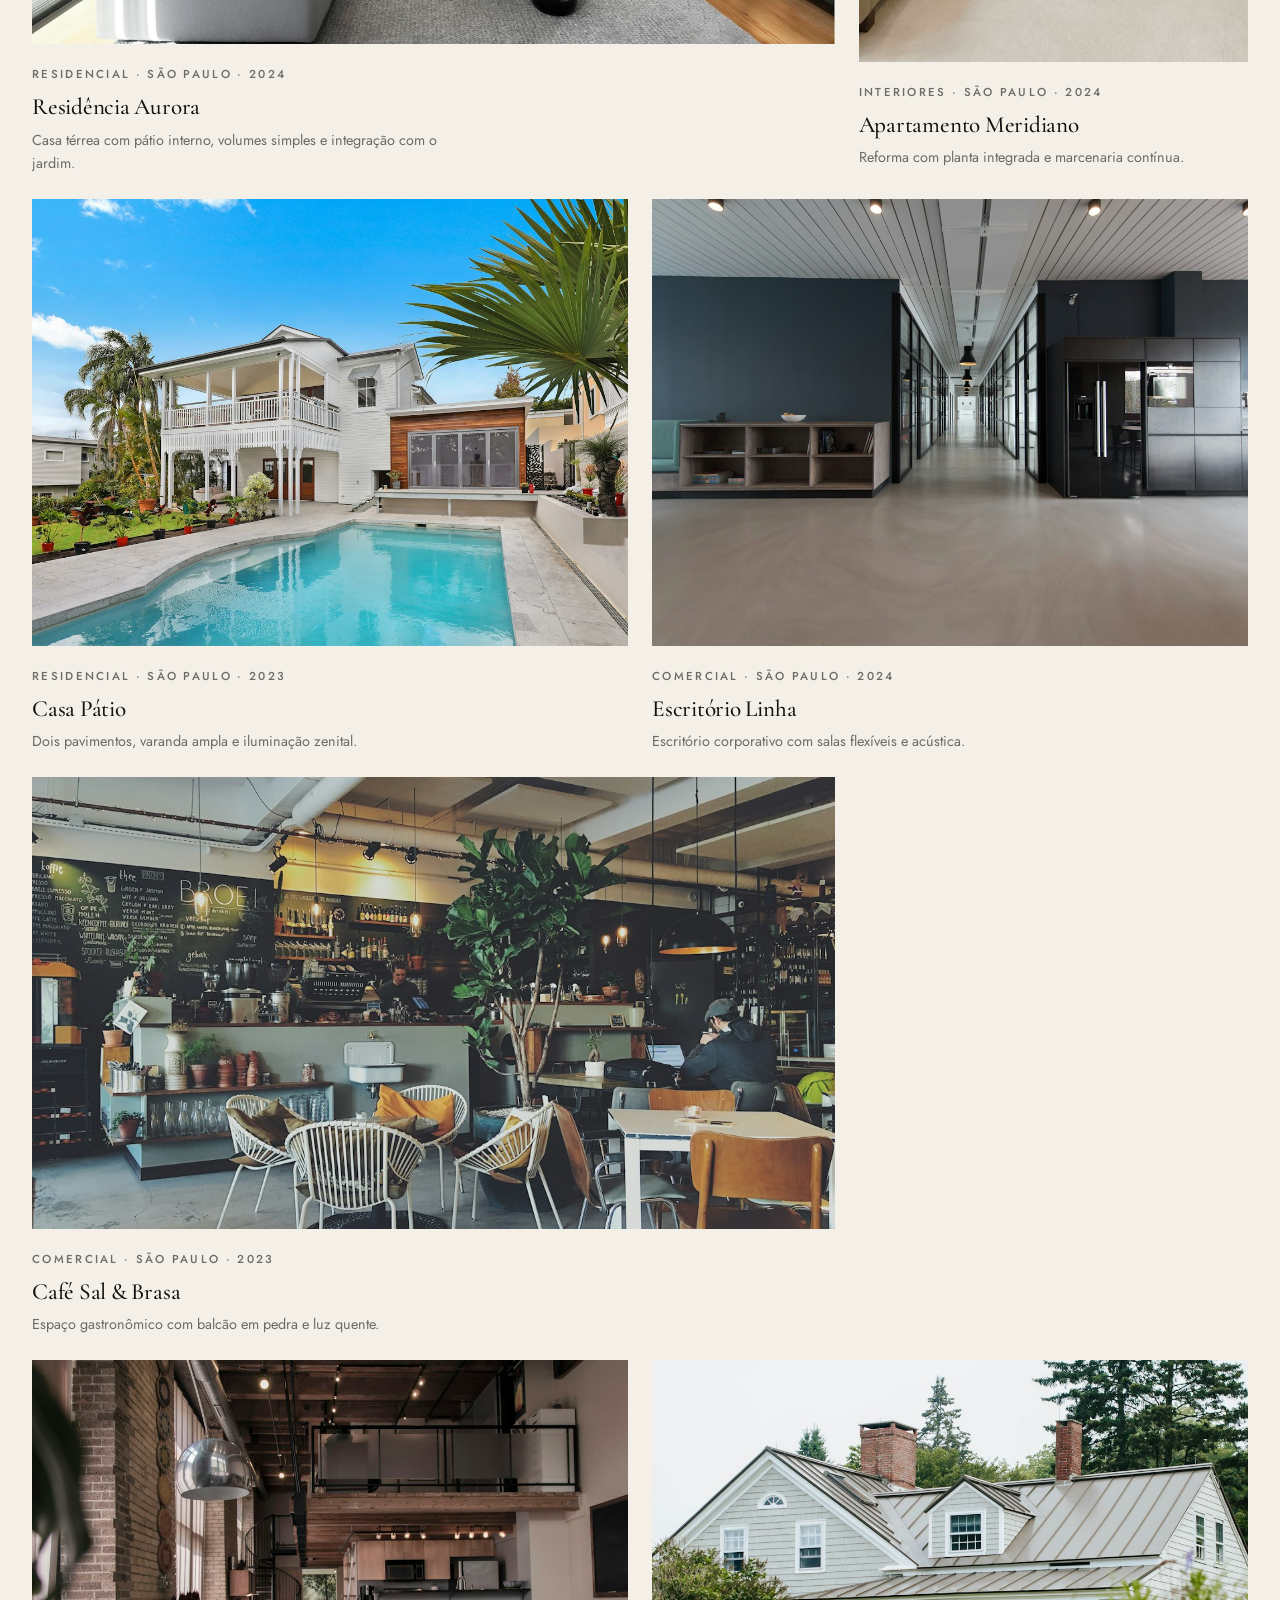
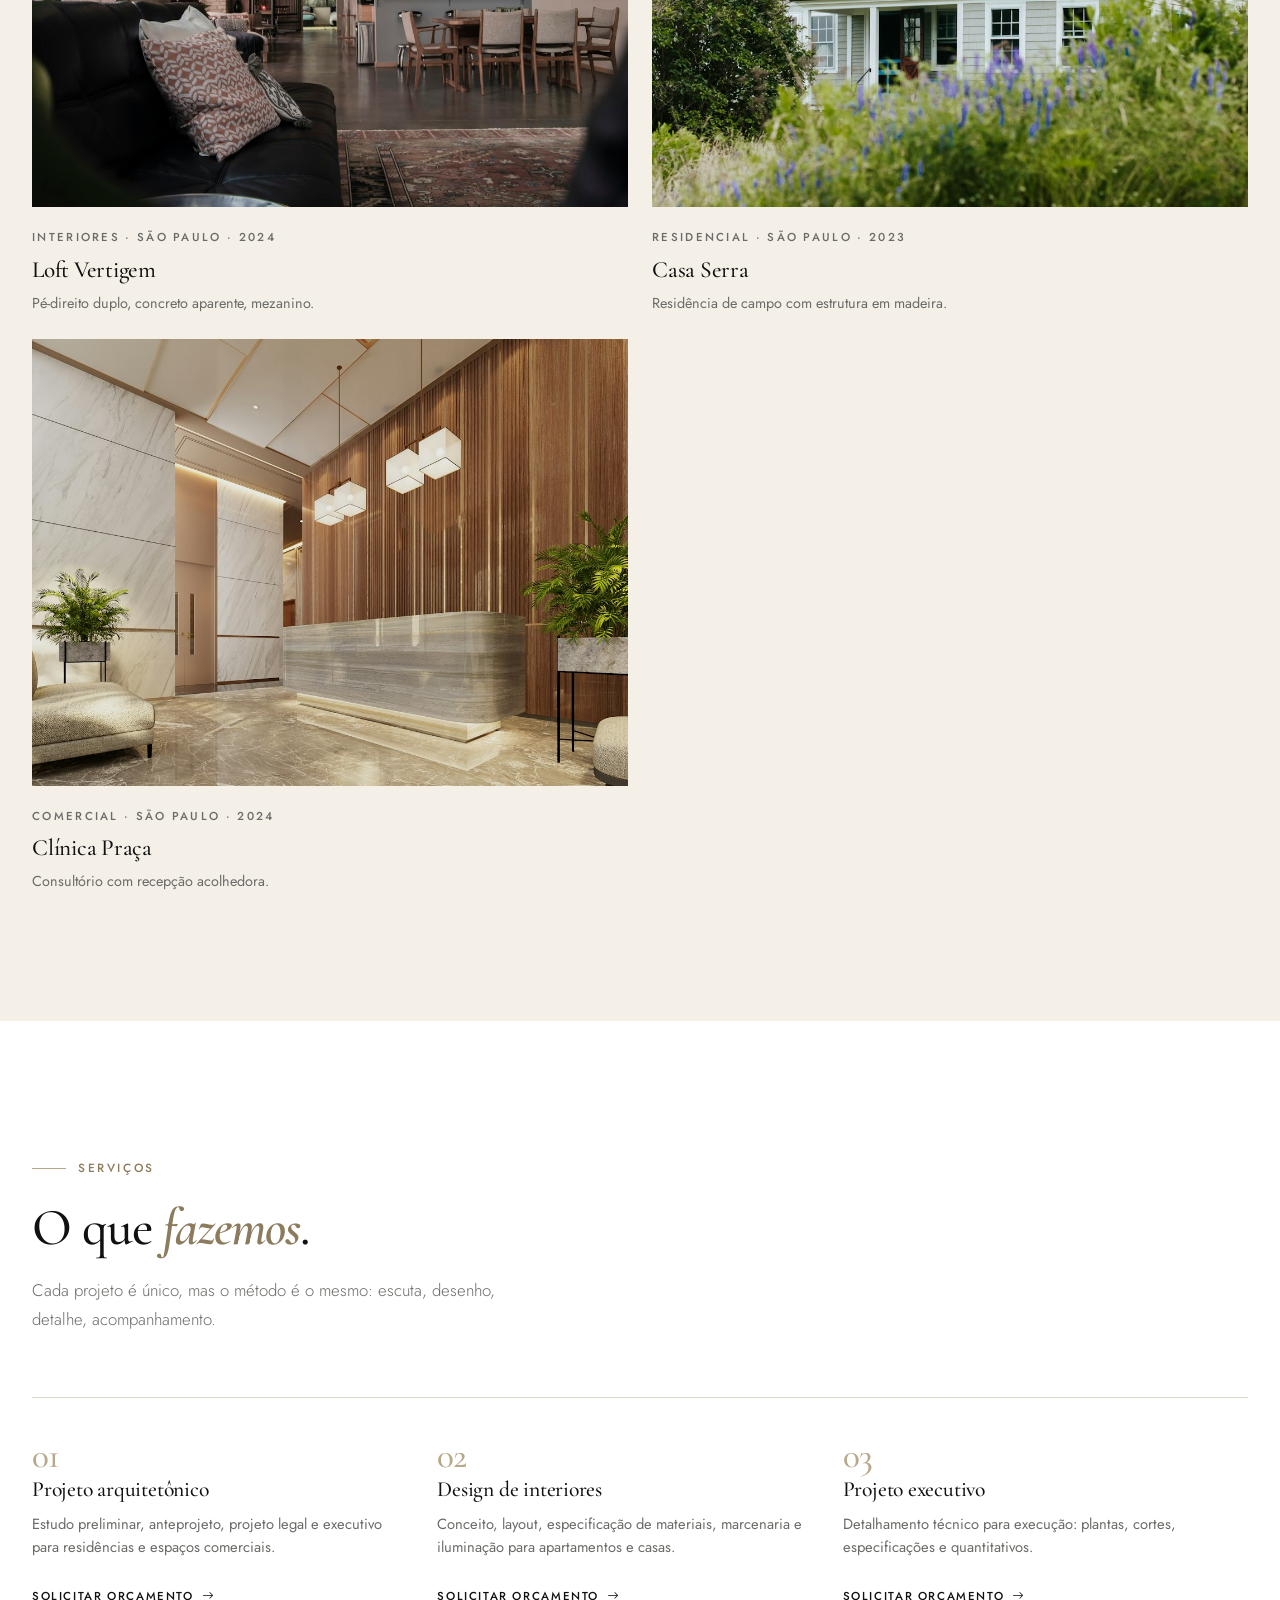
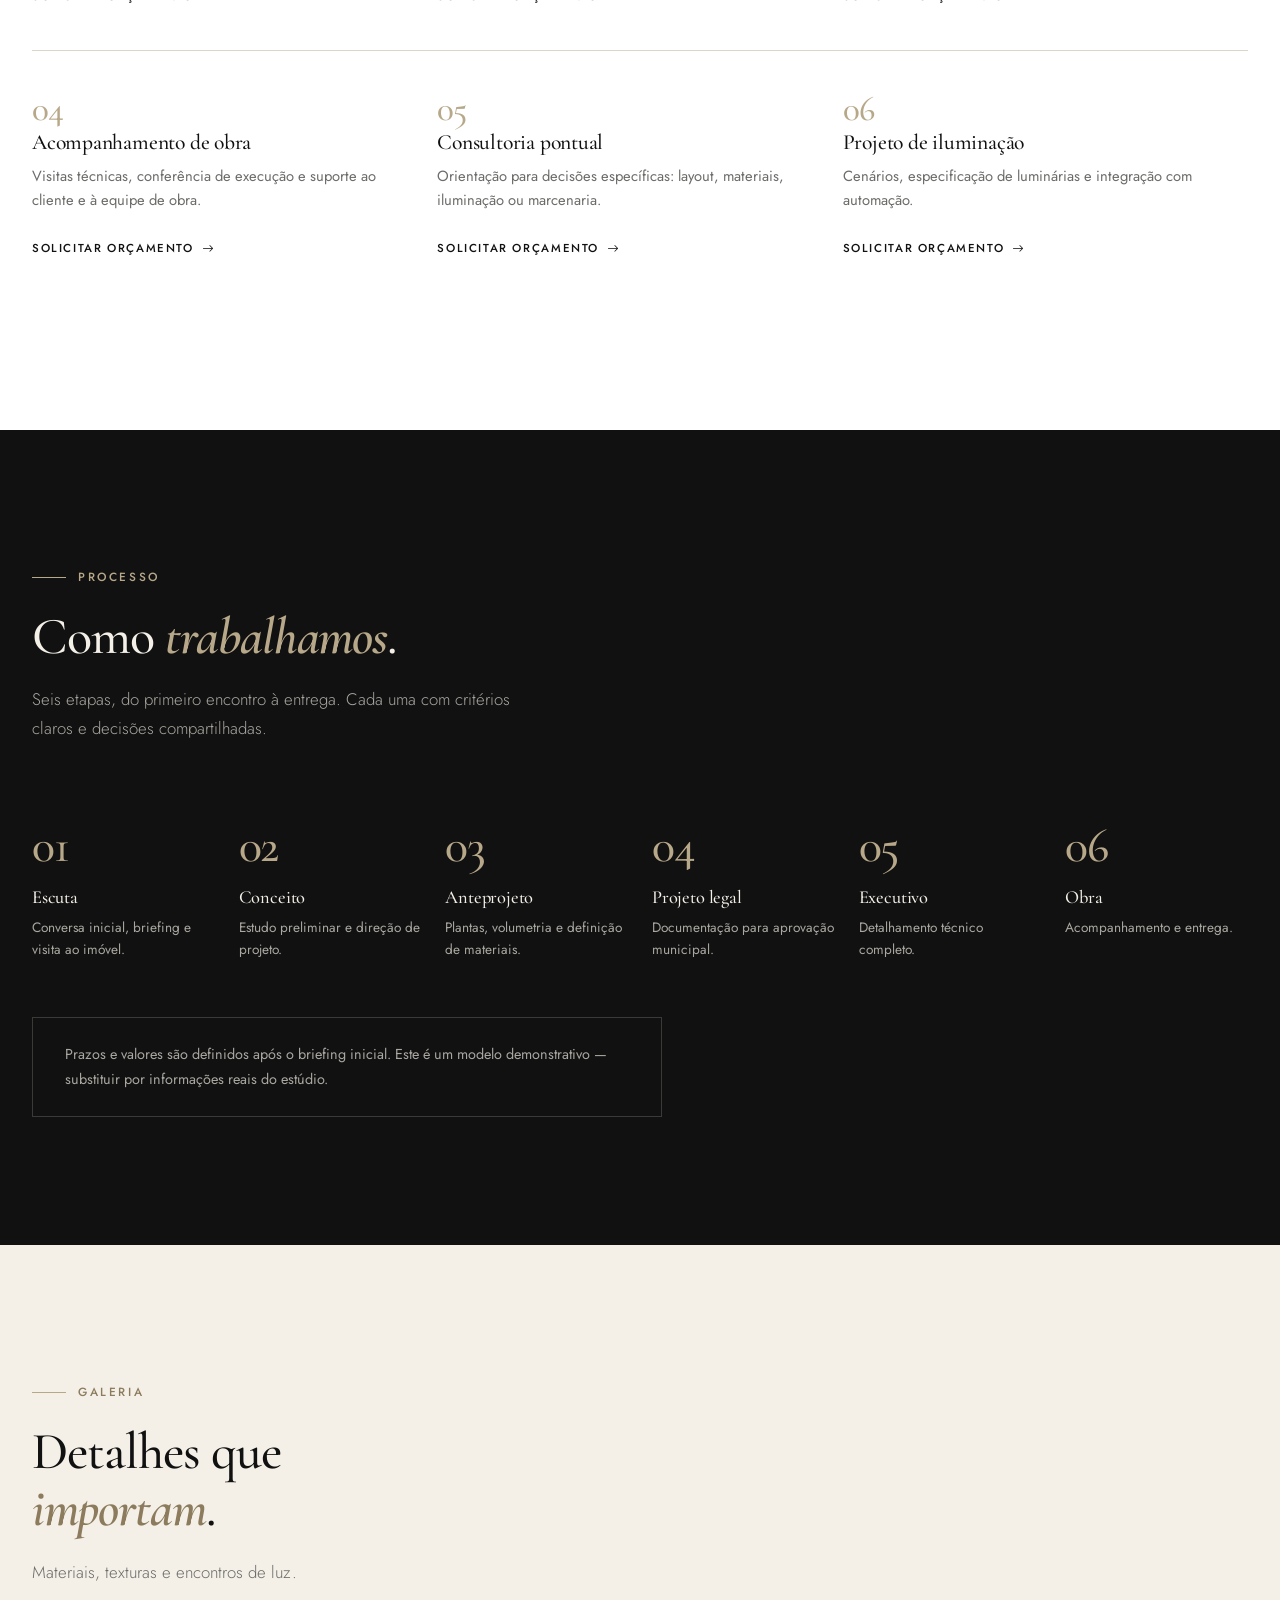
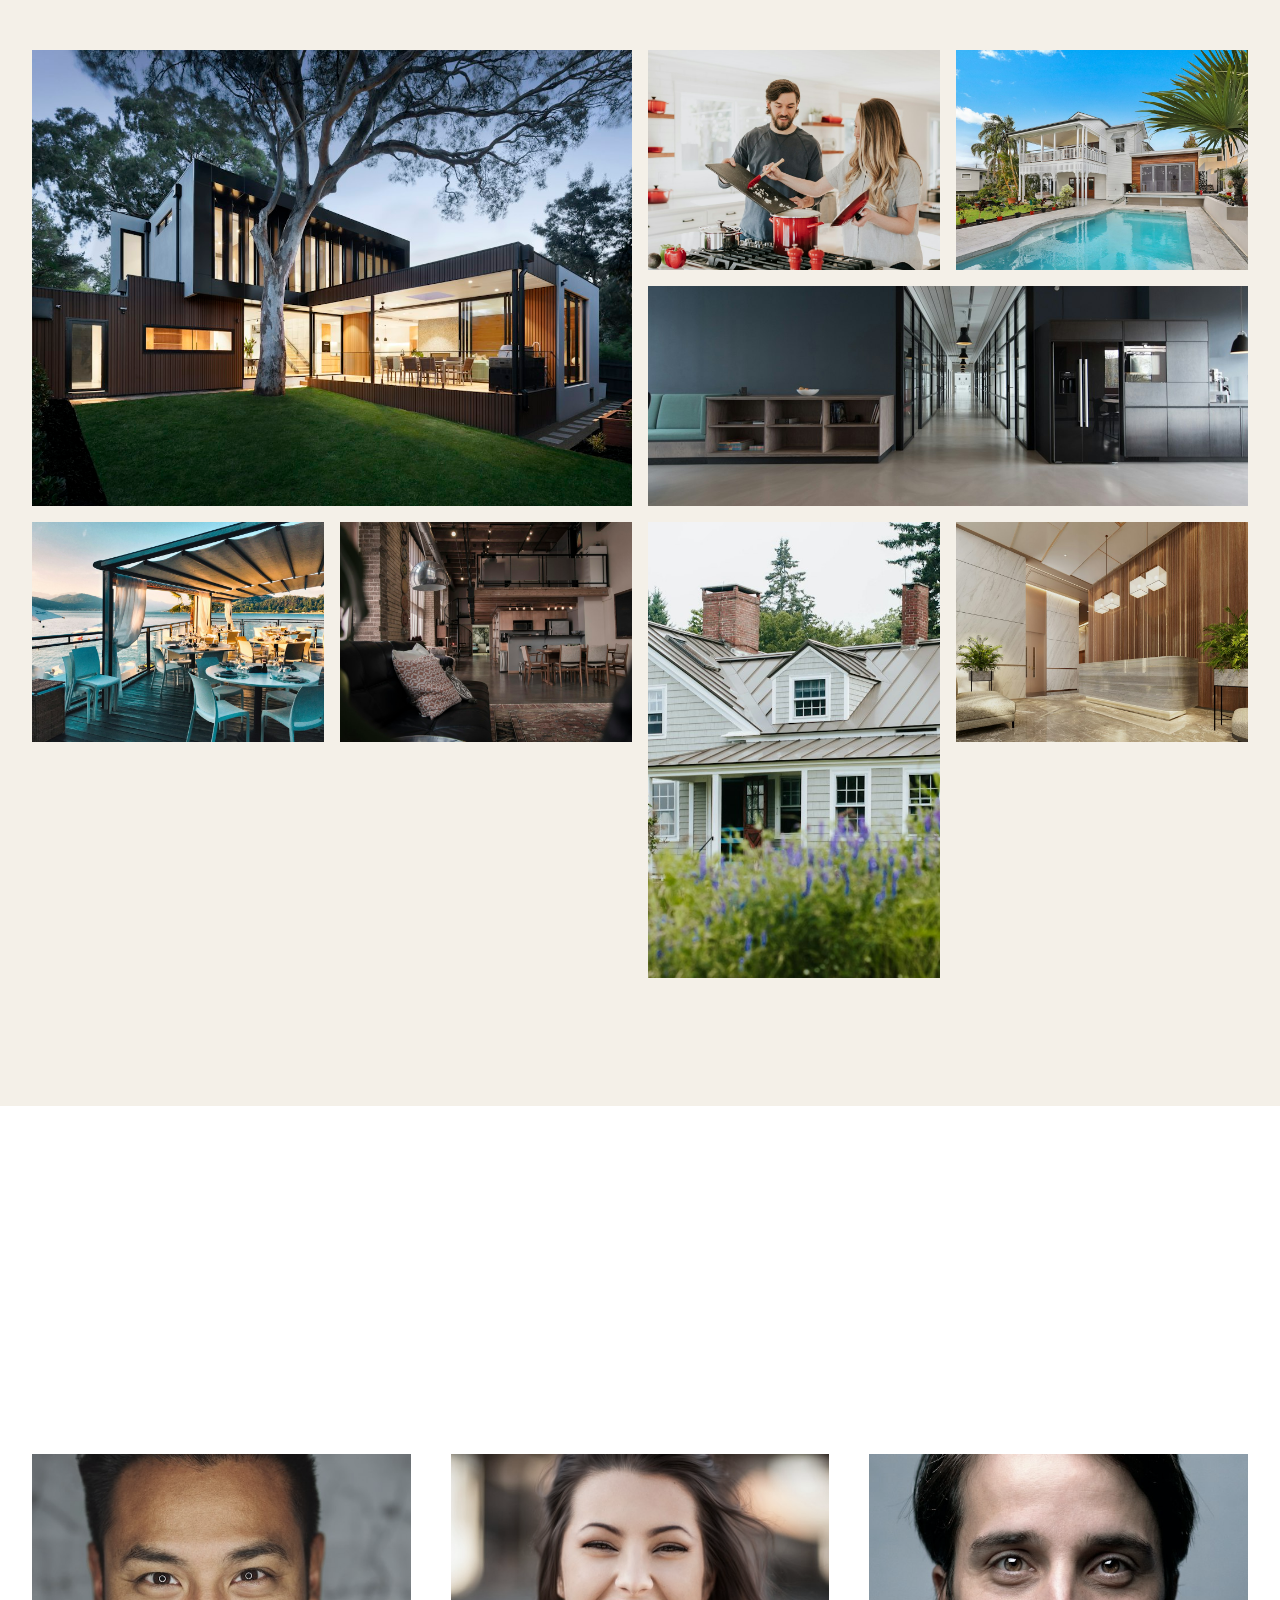
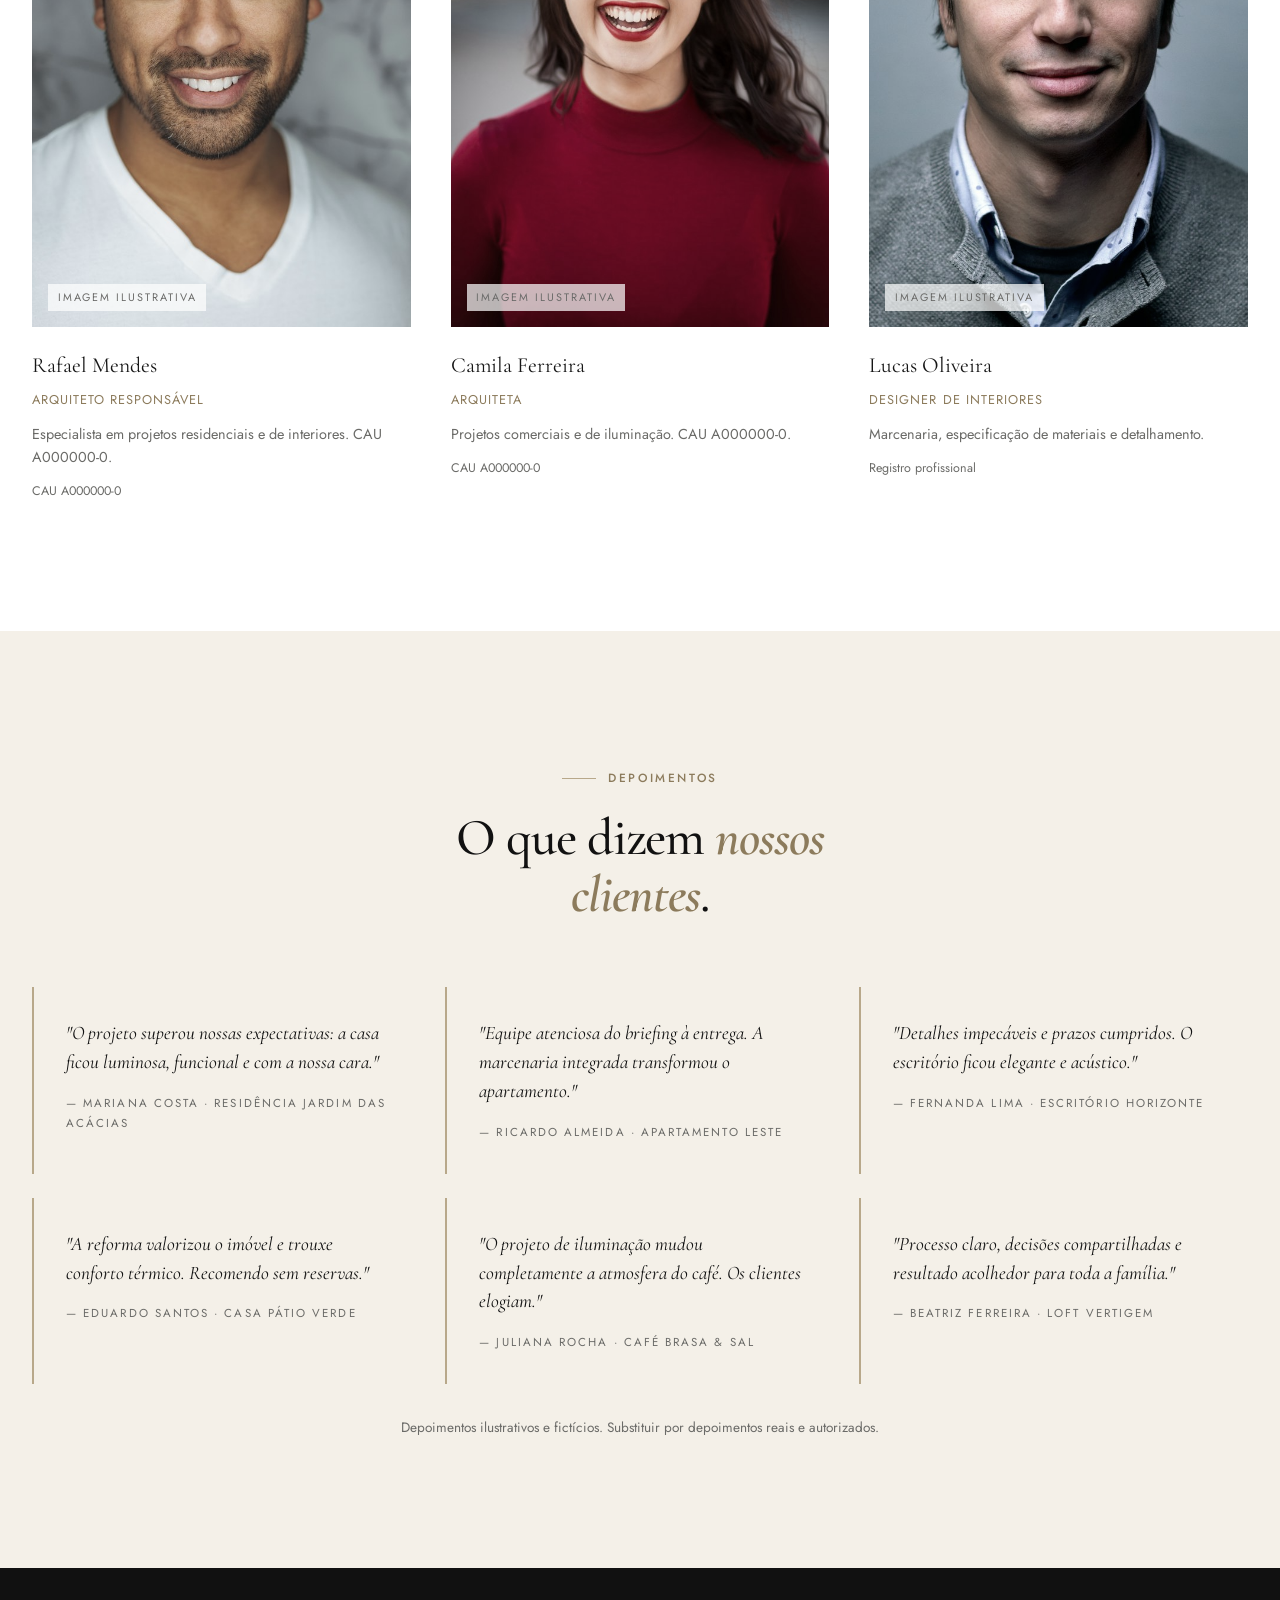
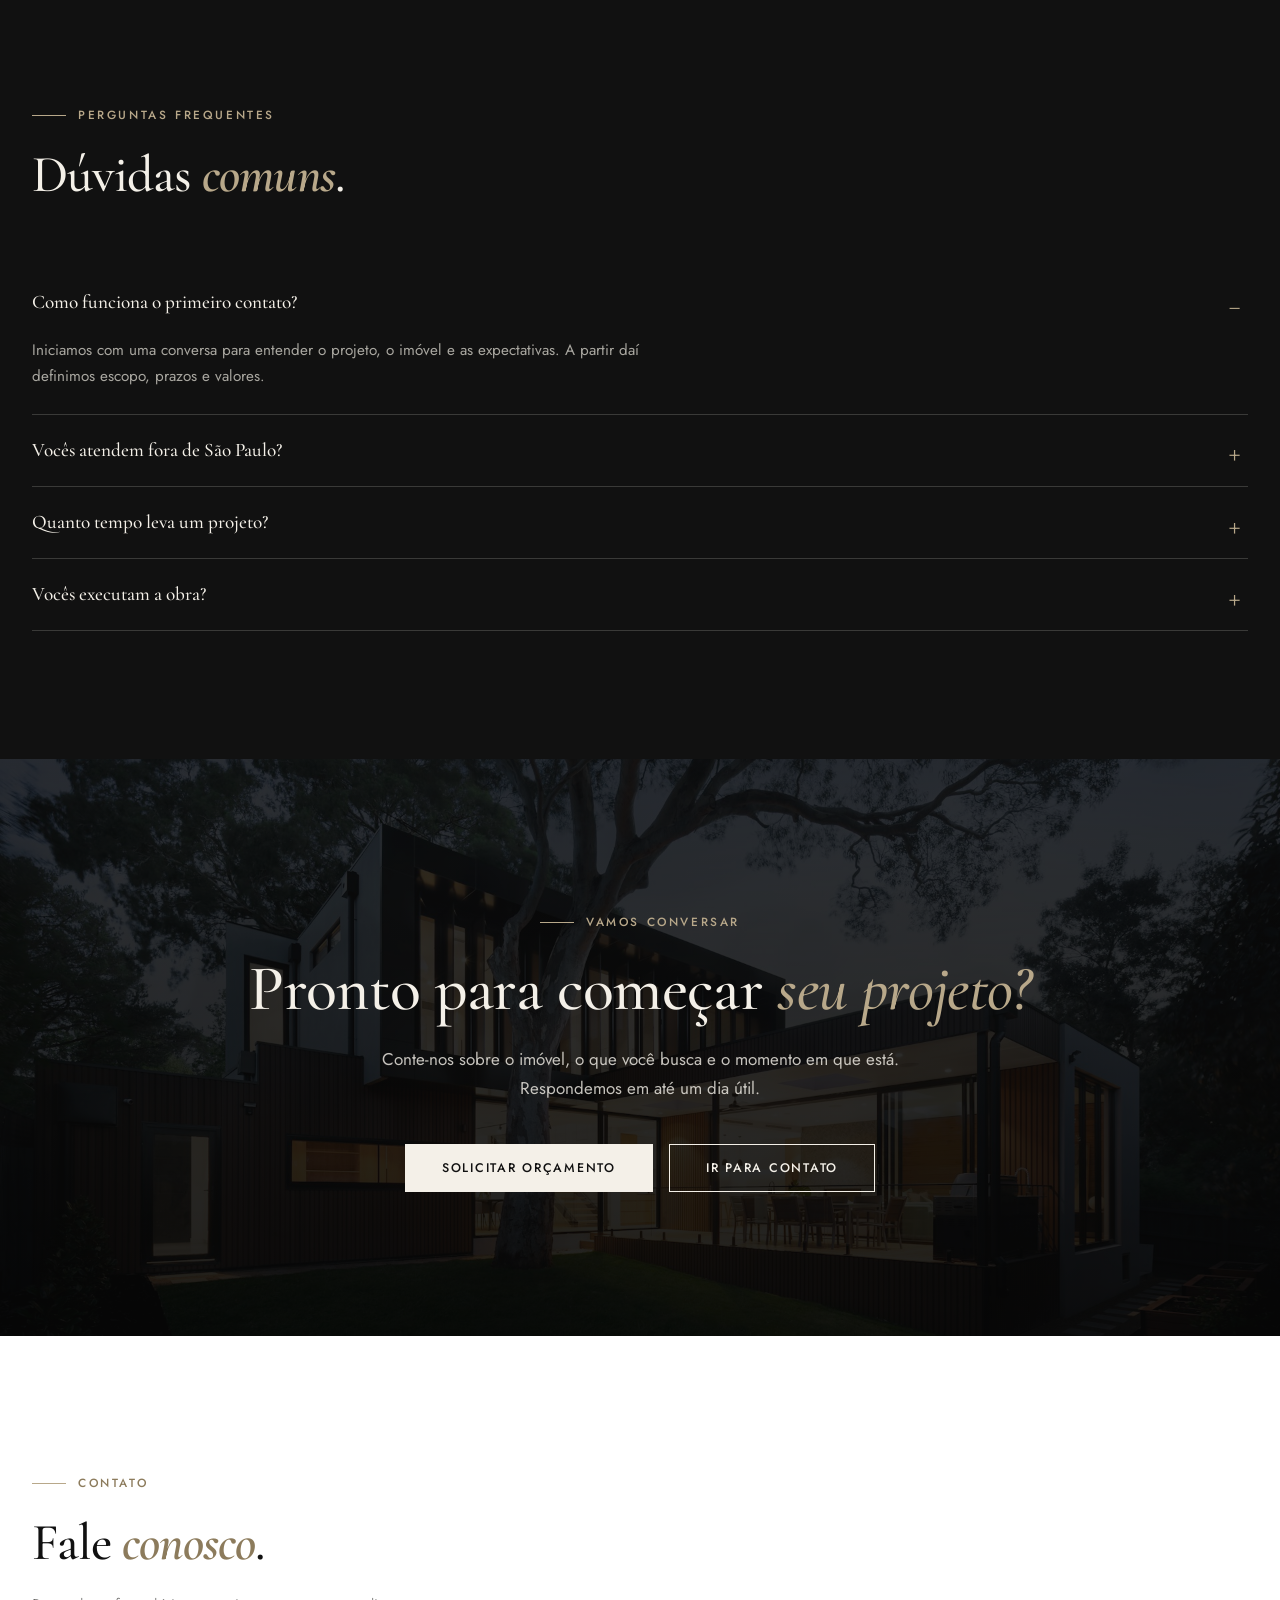
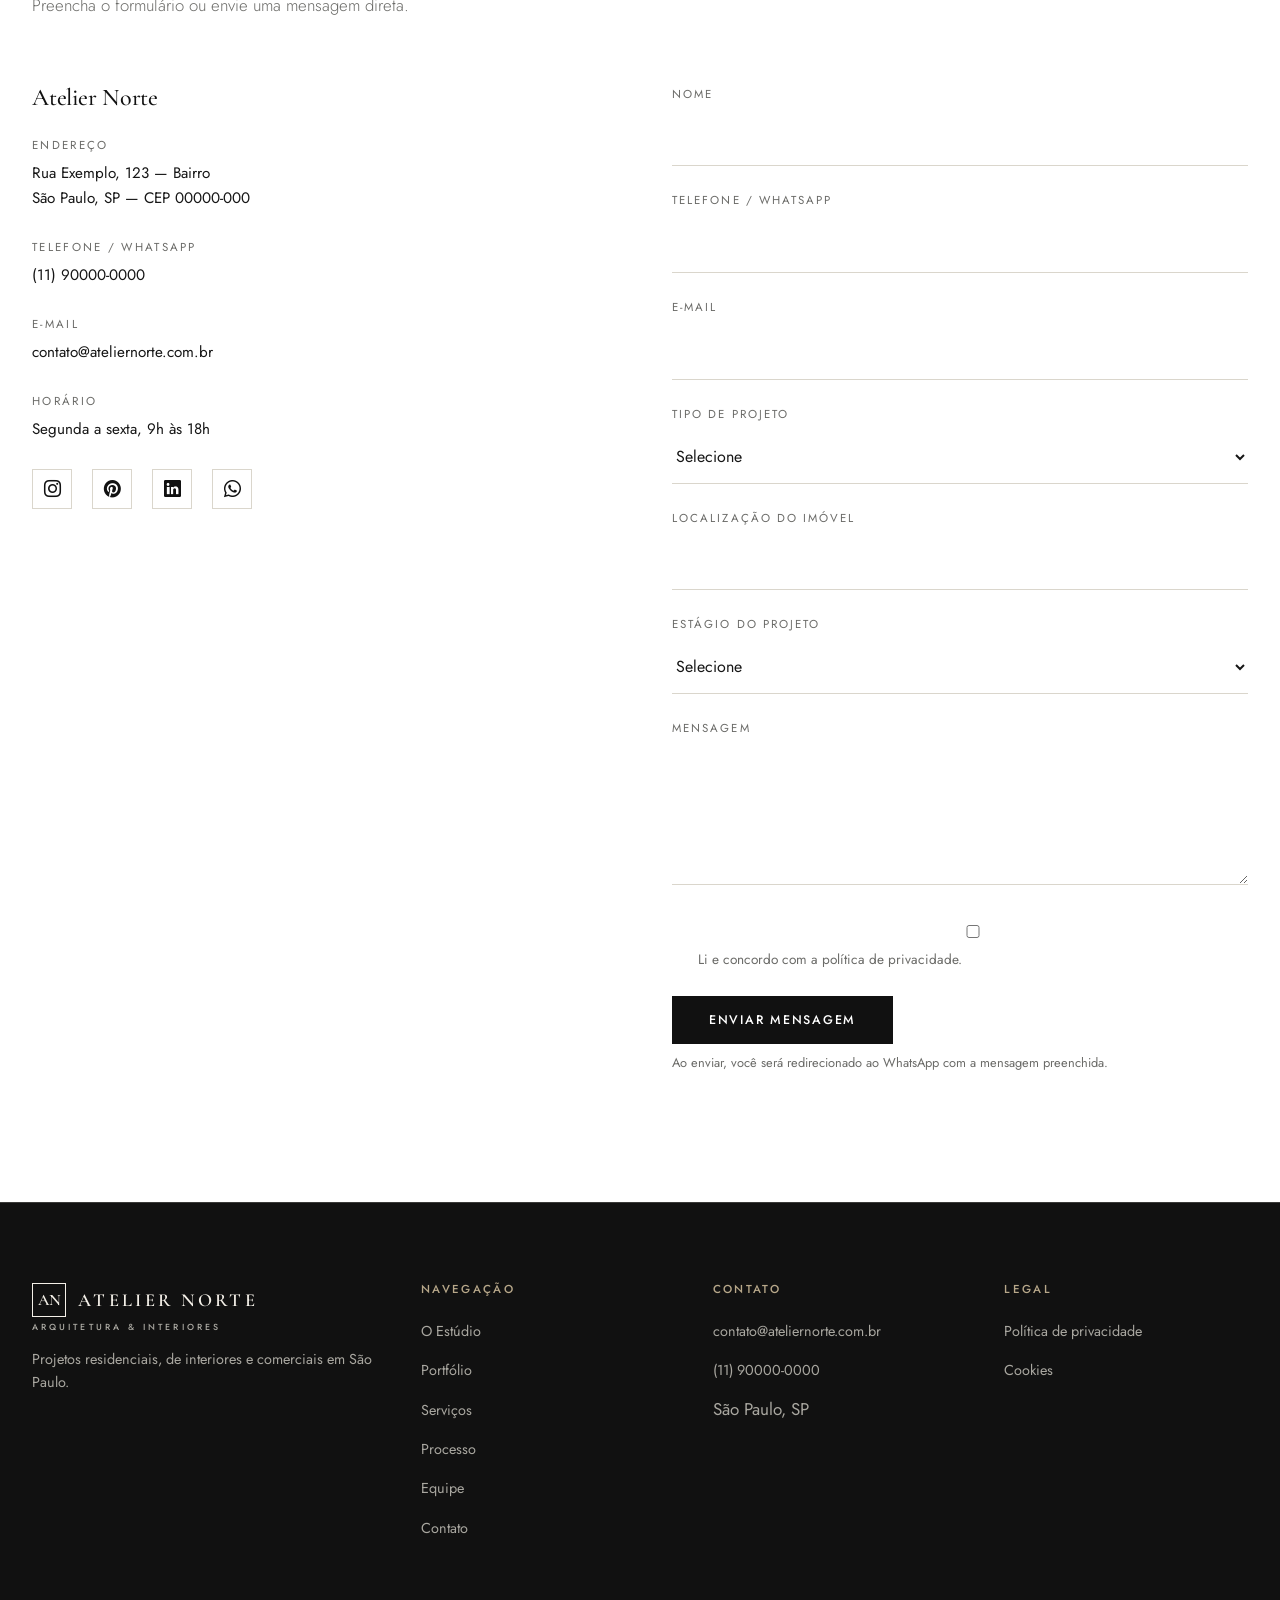
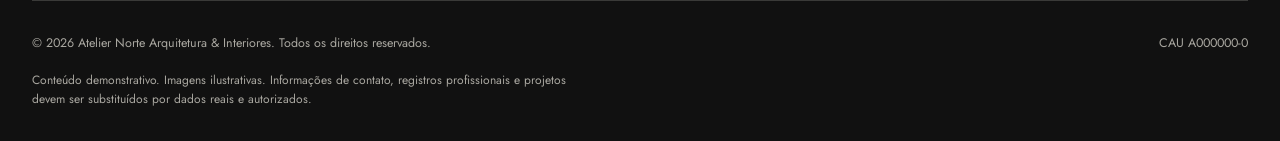
==== commit 58feb5d7: "adcionando depoimentos ficticios" ====
--- a/index.html
+++ b/index.html
@@ -449,14 +449,33 @@
       <span class="eyebrow section-eyebrow">Depoimentos</span>
       <h2 class="section-title" style="margin:0 auto;">O que dizem <em>nossos clientes</em>.</h2>
     </div>
-    <div class="testimonial-placeholder reveal">
-      <p>Espaço reservado para depoimentos reais e autorizados.</p>
-      <p class="small" style="margin-top:.5rem;">Substituir por depoimentos reais com autorização expressa do cliente.</p>
-    </div>
-    <div class="testimonial-card-example reveal">
-      <p class="quote">"Exemplo ilustrativo de depoimento. Substituir por depoimento real e autorizado."</p>
-      <p class="attribution">— Cliente · Projeto X</p>
-    </div>
+    <div class="testimonials-grid">
+      <div class="testimonial-card-example reveal">
+        <p class="quote">"O projeto superou nossas expectativas: a casa ficou luminosa, funcional e com a nossa cara."</p>
+        <p class="attribution">&mdash; Mariana Costa &middot; Resid&ecirc;ncia Jardim das Ac&aacute;cias</p>
+      </div>
+      <div class="testimonial-card-example reveal reveal-delay-1">
+        <p class="quote">"Equipe atenciosa do briefing &agrave; entrega. A marcenaria integrada transformou o apartamento."</p>
+        <p class="attribution">&mdash; Ricardo Almeida &middot; Apartamento Leste</p>
+      </div>
+      <div class="testimonial-card-example reveal reveal-delay-2">
+        <p class="quote">"Detalhes impec&aacute;veis e prazos cumpridos. O escrit&oacute;rio ficou elegante e ac&uacute;stico."</p>
+        <p class="attribution">&mdash; Fernanda Lima &middot; Escrit&oacute;rio Horizonte</p>
+      </div>
+      <div class="testimonial-card-example reveal">
+        <p class="quote">"A reforma valorizou o im&oacute;vel e trouxe conforto t&eacute;rmico. Recomendo sem reservas."</p>
+        <p class="attribution">&mdash; Eduardo Santos &middot; Casa P&aacute;tio Verde</p>
+      </div>
+      <div class="testimonial-card-example reveal reveal-delay-1">
+        <p class="quote">"O projeto de ilumina&ccedil;&atilde;o mudou completamente a atmosfera do caf&eacute;. Os clientes elogiam."</p>
+        <p class="attribution">&mdash; Juliana Rocha &middot; Caf&eacute; Brasa &amp; Sal</p>
+      </div>
+      <div class="testimonial-card-example reveal reveal-delay-2">
+        <p class="quote">"Processo claro, decis&otilde;es compartilhadas e resultado acolhedor para toda a fam&iacute;lia."</p>
+        <p class="attribution">&mdash; Beatriz Ferreira &middot; Loft Vertigem</p>
+      </div>
+    </div>
+    <p class="small text-center" style="margin-top:2rem; color:var(--color-muted);">Depoimentos ilustrativos e fict&iacute;cios. Substituir por depoimentos reais e autorizados.</p>
   </div>
 </section>
 
--- a/css/style.css
+++ b/css/style.css
@@ -254,6 +254,10 @@
 .site-header.is-transparent .logo-subtitle { color: var(--color-muted-light); }
 .site-header.is-transparent .nav-link { color: var(--color-text-light); }
 .site-header.is-transparent .nav-link:hover { color: var(--color-accent); }
+.site-header.is-transparent .nav-toggle { color: var(--color-text-light); }
+.site-header.menu-open { color: var(--color-primary); }
+.site-header.menu-open .logo-subtitle { color: var(--color-muted); }
+.site-header.menu-open .nav-toggle { color: var(--color-primary); }
 .page-inner .site-header { position: static; background: var(--color-bg); border-bottom-color: var(--color-gray-light); }
 .page-inner .section { padding-top: 3rem; }
 .site-header .container-wide { width: 100%; display: flex; align-items: center; justify-content: space-between; gap: 2rem; }
@@ -315,7 +319,7 @@
   padding: 0;
 }
 .nav-toggle span {
-  display: block; width: 24px; height: 1px;
+  display: block; width: 24px; height: 2px;
   background: currentColor;
   transition: transform .3s var(--ease-soft), opacity .3s var(--ease-soft);
 }
@@ -493,7 +497,7 @@
 .studio-founder .role { font-size: .8rem; color: var(--color-muted); letter-spacing: .05em; }
 @media (max-width: 991.98px) {
   .studio-grid { grid-template-columns: 1fr; gap: 3rem; }
-  .studio-img-secondary { position: static; width: 60%; margin-top: 1.5rem; border: none; }
+  .studio-img-secondary { position: static; left: auto; bottom: auto; width: 70%; margin: 1.5rem auto 0; border: none; }
   .studio-pillars { flex-direction: column; gap: 1.5rem; }
 }
 /* ---------- 9. Portfólio ---------- */
@@ -728,8 +732,6 @@
   margin: 0 auto;
 }
 .testimonial-card-example {
-  max-width: 560px;
-  margin: 2rem auto 0;
   padding: 2rem;
   background: var(--color-surface);
   border-left: 2px solid var(--color-accent);
@@ -792,101 +794,9 @@
 .section--dark .faq-accordion .accordion-button { color: var(--color-text-light); }
 .section--dark .faq-accordion .accordion-button::after { color: var(--color-accent); }
 .section--dark .faq-accordion .accordion-body { color: var(--color-muted-light); }
-/* ---------- 13. Equipe ---------- */
-.team-grid { display: grid; grid-template-columns: repeat(3, 1fr); gap: 2.5rem; }
-.team-portrait {
-  aspect-ratio: 4/5;
-  overflow: hidden;
-  background: var(--color-surface);
-  margin-bottom: 1.25rem;
-  filter: grayscale(.35);
-}
-.team-portrait img { width: 100%; height: 100%; object-fit: cover; }
-.team-name { font-family: var(--font-serif); font-size: 1.35rem; margin-bottom: .25rem; }
-.team-role { font-size: .8rem; color: var(--color-accent-dark); letter-spacing: .08em; text-transform: uppercase; margin-bottom: .75rem; }
-.team-bio { font-size: .9rem; color: var(--color-muted); line-height: 1.6; margin-bottom: .75rem; }
-.team-reg { font-size: .78rem; color: var(--color-muted); }
-@media (max-width: 991.98px) {
-  .team-grid { grid-template-columns: repeat(2, 1fr); }
-}
-@media (max-width: 575.98px) {
-  .team-grid { grid-template-columns: 1fr; }
-}
-
-/* ---------- 14. Depoimentos reservados ---------- */
-.testimonial-placeholder {
-  border: 1px dashed var(--color-border);
-  padding: 3rem 2rem;
-  text-align: center;
-  color: var(--color-muted);
-  font-size: .9rem;
-  max-width: 600px;
-  margin: 0 auto;
-}
-.testimonial-card-example {
-  max-width: 560px;
-  margin: 2rem auto 0;
-  padding: 2rem;
-  background: var(--color-surface);
-  border-left: 2px solid var(--color-accent);
-}
-.testimonial-card-example .quote {
-  font-family: var(--font-serif);
-  font-size: 1.2rem;
-  font-style: italic;
-  color: var(--color-primary);
-  line-height: 1.5;
-  margin-bottom: 1rem;
-}
-.testimonial-card-example .attribution {
-  font-size: .72rem;
-  letter-spacing: .18em;
-  text-transform: uppercase;
-  color: var(--color-muted);
-}
-
-/* ---------- 15. FAQ ---------- */
-.faq-accordion .accordion-item {
-  border: none;
-  border-bottom: 1px solid var(--color-border);
-  background: transparent;
-  border-radius: 0;
-}
-.faq-accordion .accordion-button {
-  font-family: var(--font-serif);
-  font-size: 1.2rem;
-  font-weight: 500;
-  color: var(--color-primary);
-  background: transparent;
-  padding: 1.5rem 0;
-  box-shadow: none;
-  gap: 1rem;
-}
-.faq-accordion .accordion-button::after {
-  background-image: none;
-  content: '+';
-  font-family: var(--font-sans);
-  font-size: 1.4rem;
-  font-weight: 300;
-  color: var(--color-accent-dark);
-  margin-left: auto;
-  transition: transform .3s var(--ease-soft);
-}
-.faq-accordion .accordion-button:not(.collapsed)::after {
-  content: '−';
-}
-.faq-accordion .accordion-button:focus { box-shadow: none; }
-.faq-accordion .accordion-body {
-  padding: 0 0 1.5rem;
-  font-size: .95rem;
-  color: var(--color-muted);
-  line-height: 1.7;
-  max-width: 70ch;
-}
-.section--dark .faq-accordion .accordion-item { border-bottom-color: var(--color-border-dark); }
-.section--dark .faq-accordion .accordion-button { color: var(--color-text-light); }
-.section--dark .faq-accordion .accordion-button::after { color: var(--color-accent); }
-.section--dark .faq-accordion .accordion-body { color: var(--color-muted-light); }
+.faq-accordion .accordion-collapse { display: none; }
+.faq-accordion .accordion-collapse.show,
+.faq-accordion .accordion-collapse.collapsing { display: block; }
 /* ---------- 16. CTA final ---------- */
 .cta-final {
   position: relative;
@@ -1128,7 +1038,21 @@
 .back-to-top.is-visible { opacity: 1; pointer-events: auto; transform: translateY(0); }
 
 /* ---------- 23. Modal galeria ---------- */
-.gallery-modal .modal-dialog { max-width: 90vw; }
+.gallery-modal {
+  position: fixed; inset: 0; z-index: 1055;
+  display: none !important;
+  align-items: center; justify-content: center;
+  background: rgba(0,0,0,.85);
+  overflow: hidden;
+  padding: 1rem;
+}
+.gallery-modal.show { display: flex !important; align-items: center; justify-content: center; }
+.gallery-modal .modal-dialog { transform: none !important; margin: auto; }
+.gallery-modal .modal-dialog {
+  margin: 0 auto; max-width: 90vw; width: auto;
+  display: flex; align-items: center; justify-content: center;
+}
+.gallery-modal .modal-content { width: auto; max-width: 90vw; }
 .gallery-modal .modal-content {
   background: var(--color-primary);
   border: none;
@@ -1159,6 +1083,21 @@
   color: var(--color-muted-light);
   font-size: .78rem;
   letter-spacing: .18em;
+}
+.gallery-modal .modal-nav,
+.gallery-modal .modal-close,
+.gallery-modal .modal-counter { display: none; }
+.gallery-modal.show .modal-nav,
+.gallery-modal.show .modal-close { display: flex; }
+.gallery-modal.show .modal-counter { display: inline-block; }
+
+.testimonials-grid { display: grid; grid-template-columns: repeat(3, minmax(0, 1fr)); gap: 1.5rem; margin-top: 2rem; align-items: stretch; }
+.testimonials-grid .testimonial-card-example { max-width: 100%; margin: 0; }
+@media (max-width: 991.98px) {
+  .testimonials-grid { grid-template-columns: repeat(2, 1fr); }
+}
+@media (max-width: 575.98px) {
+  .testimonials-grid { grid-template-columns: 1fr; }
 }
 
 /* ---------- 24. Reduced motion ---------- */
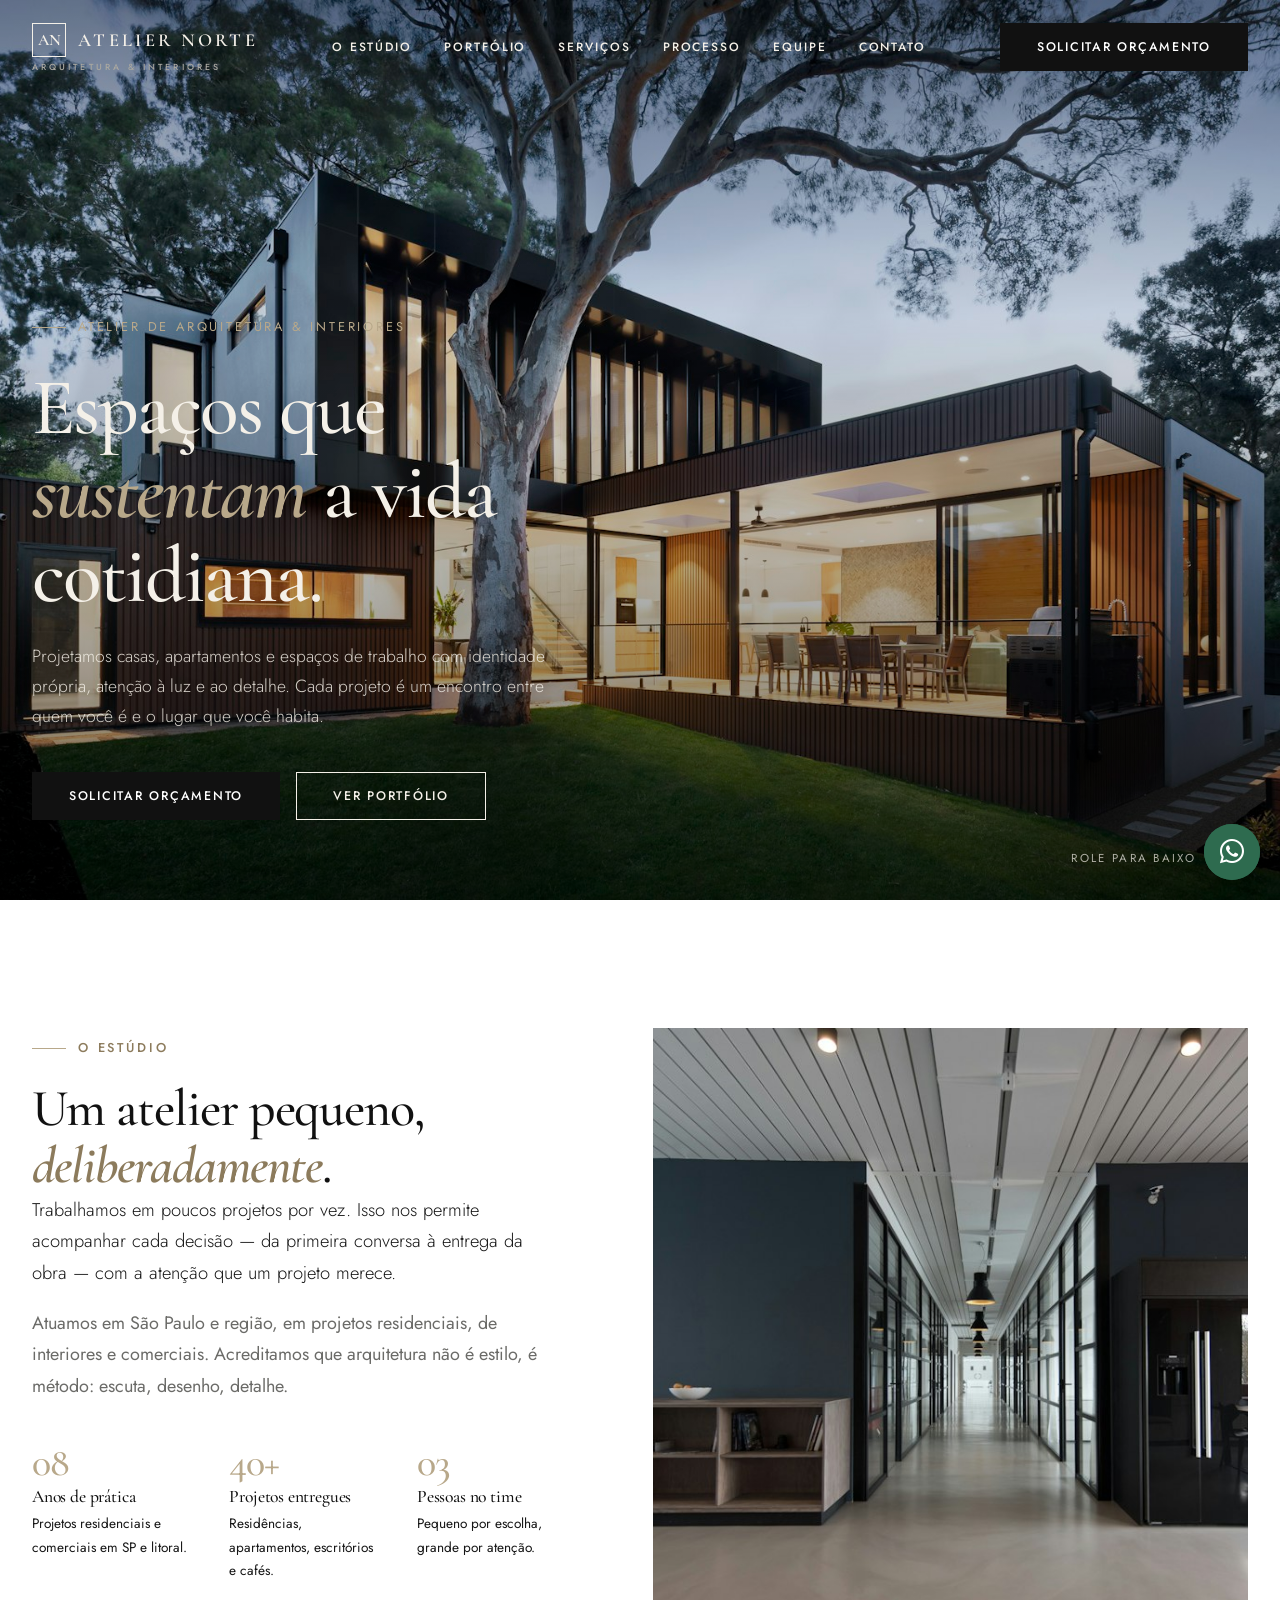
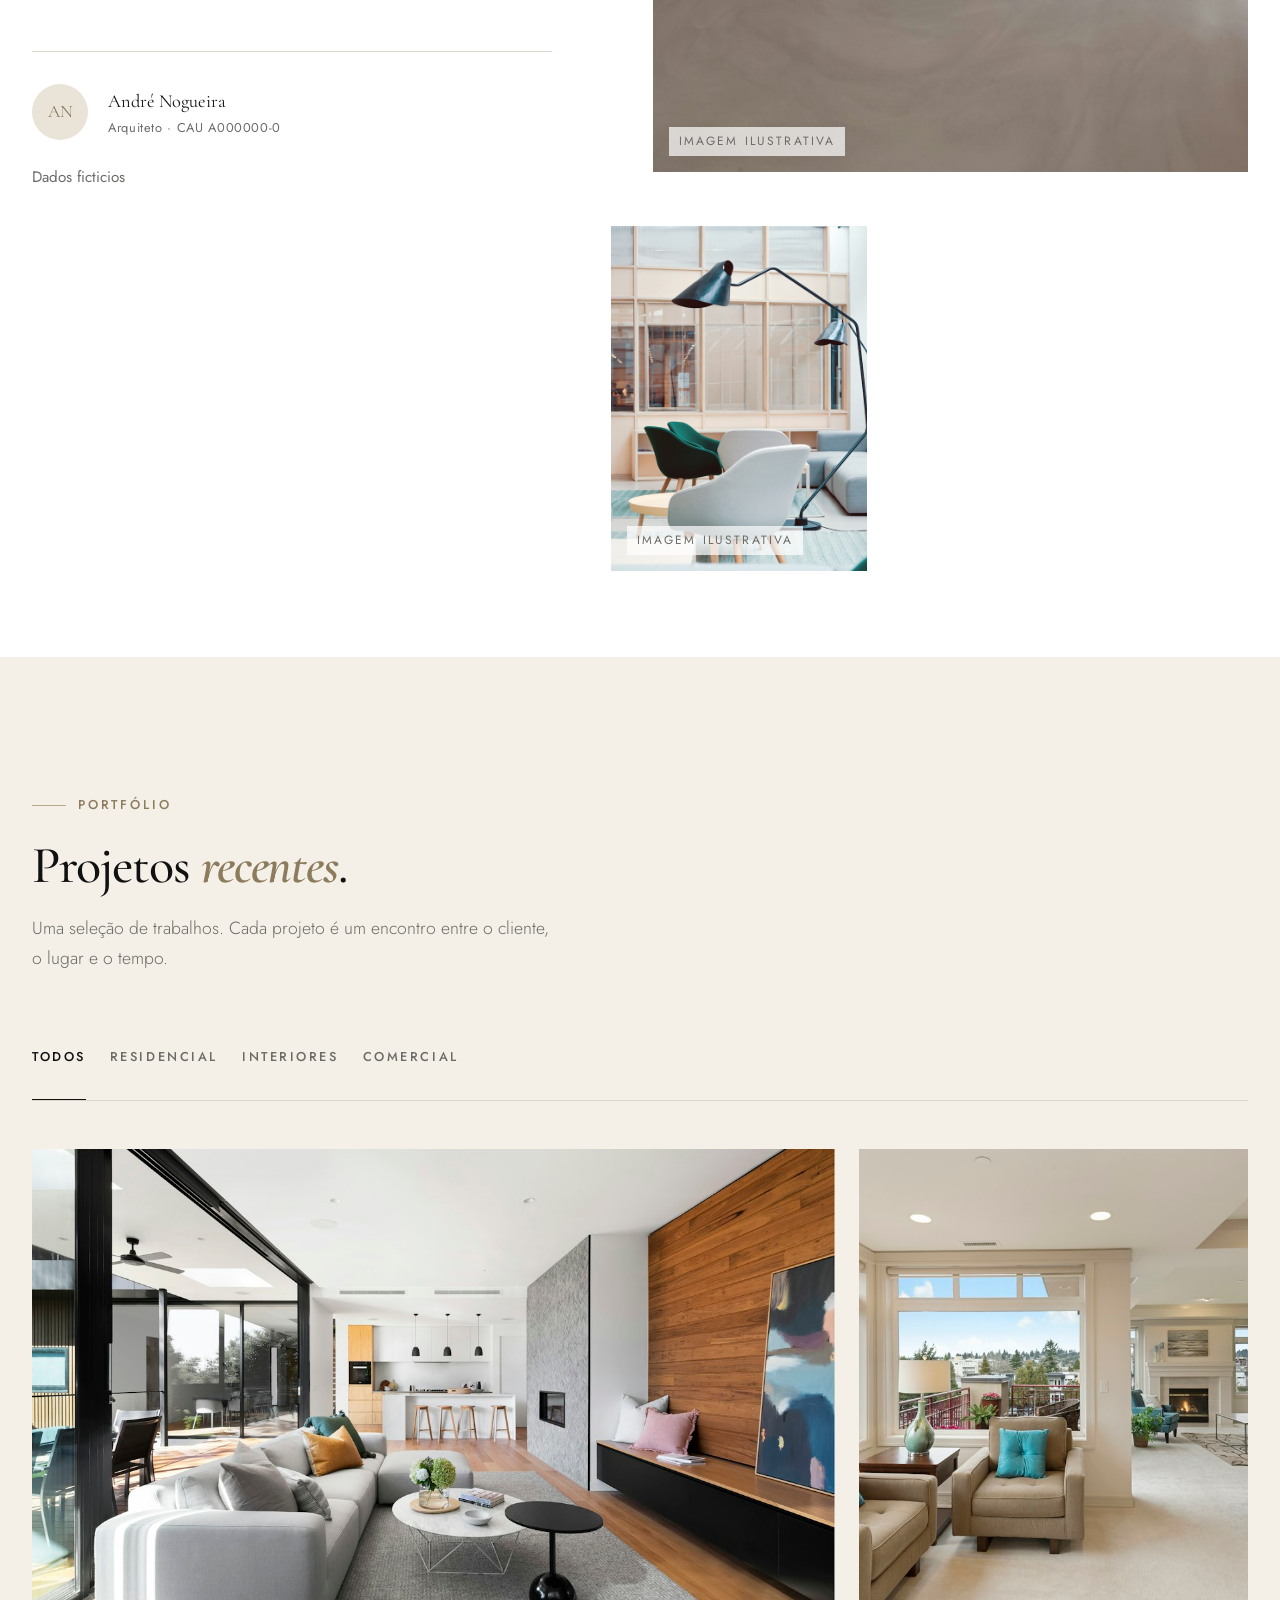
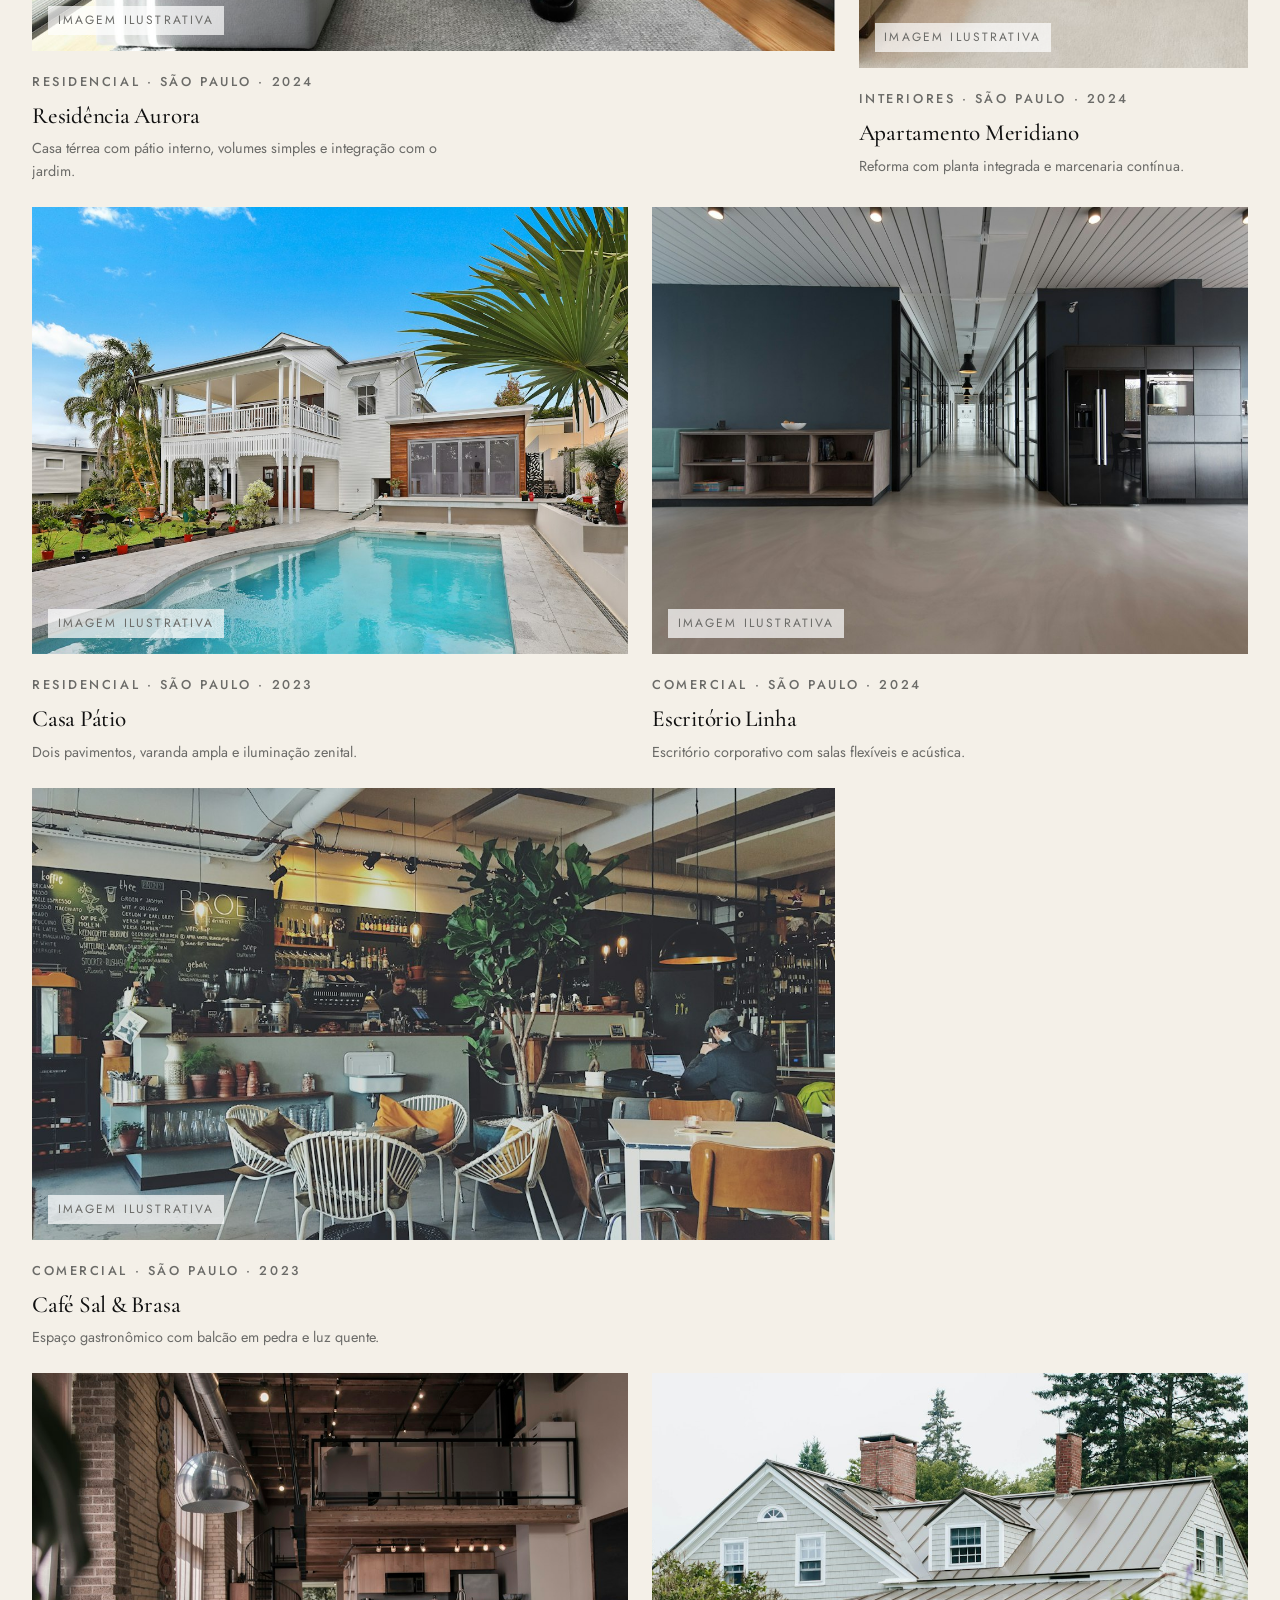
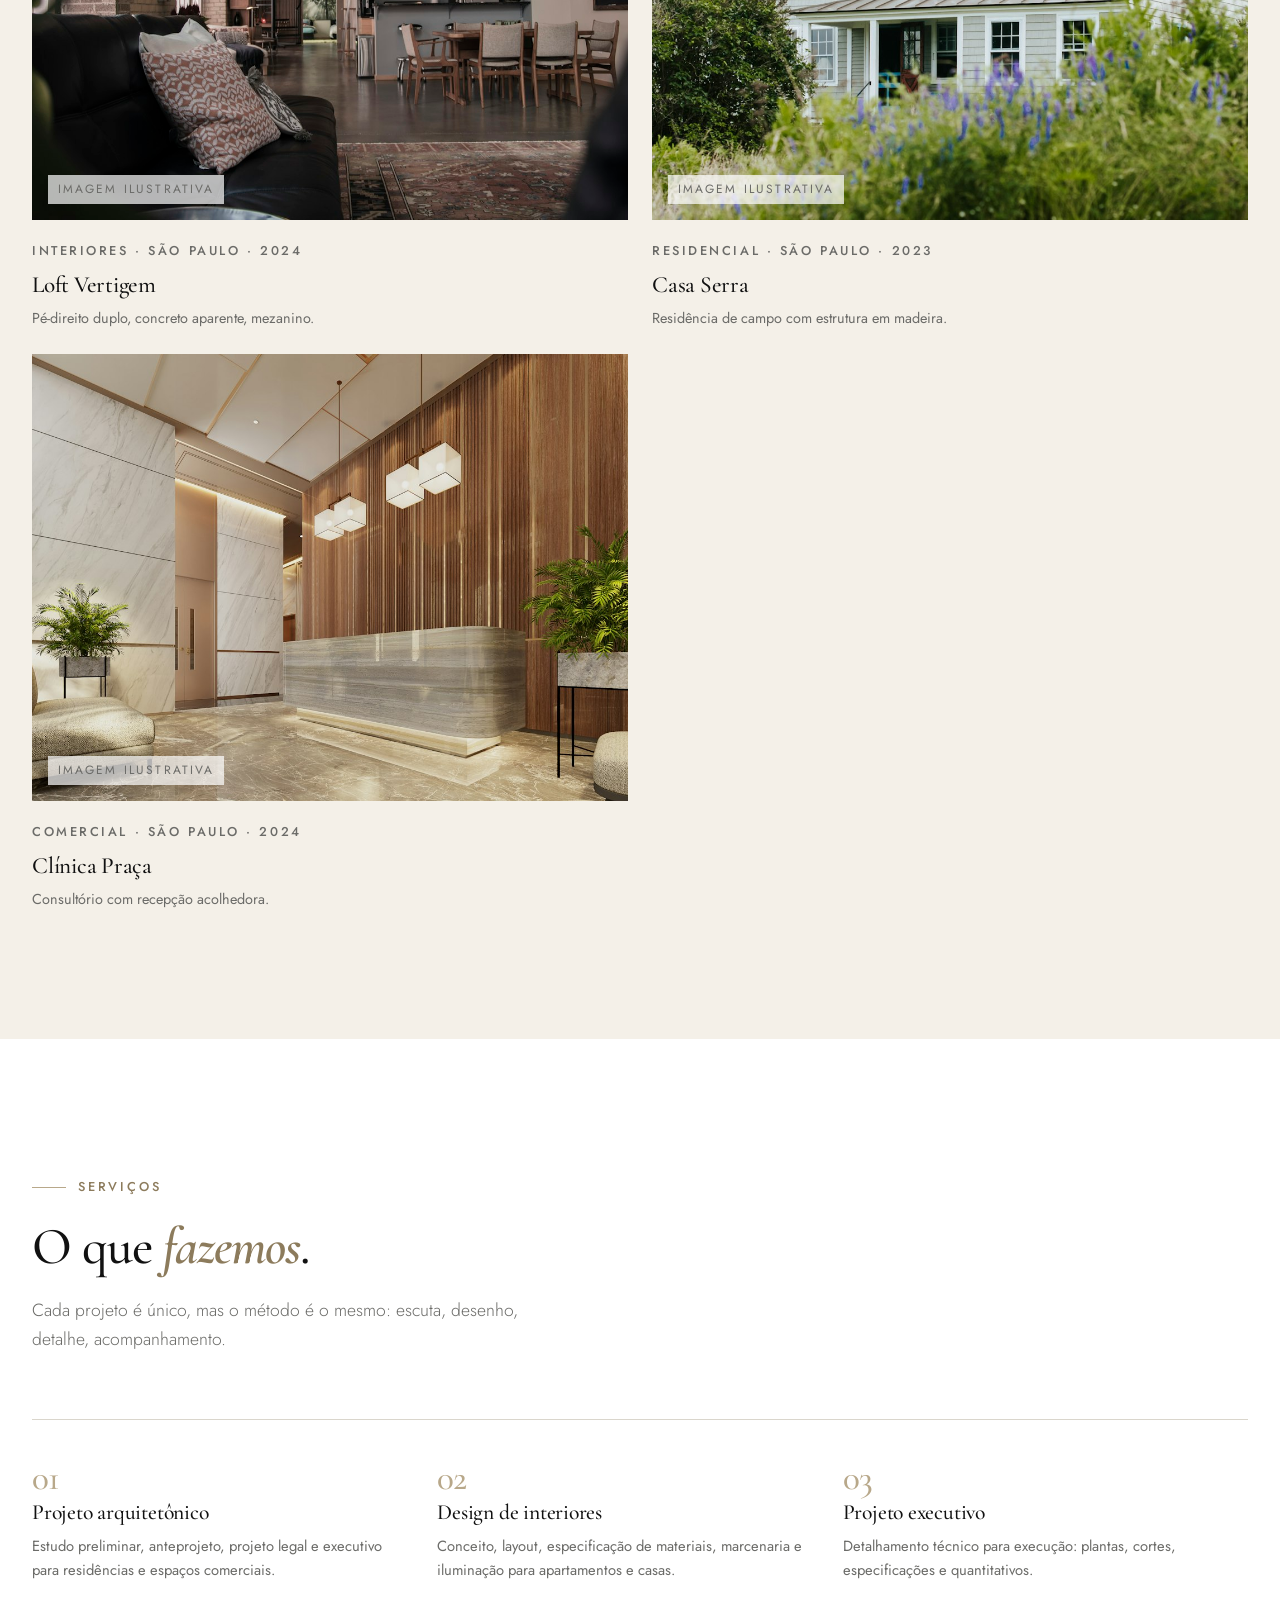
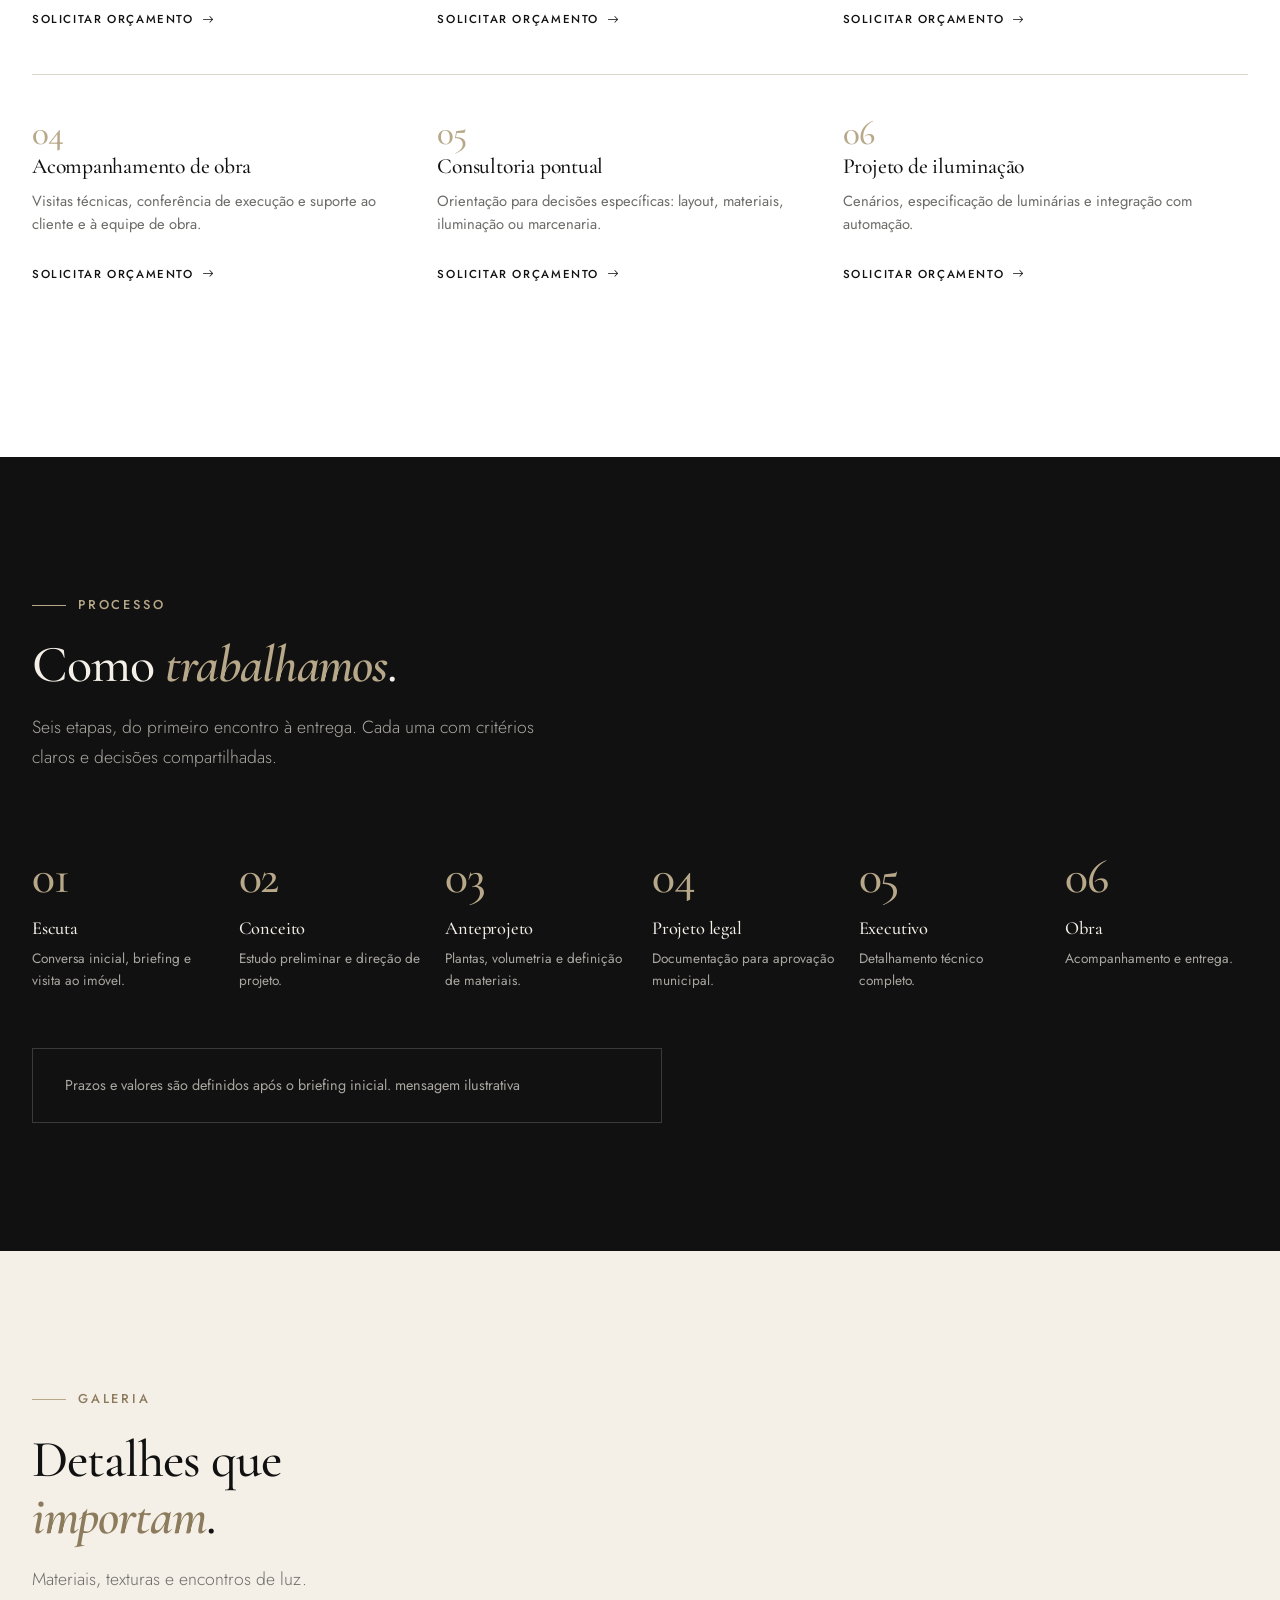
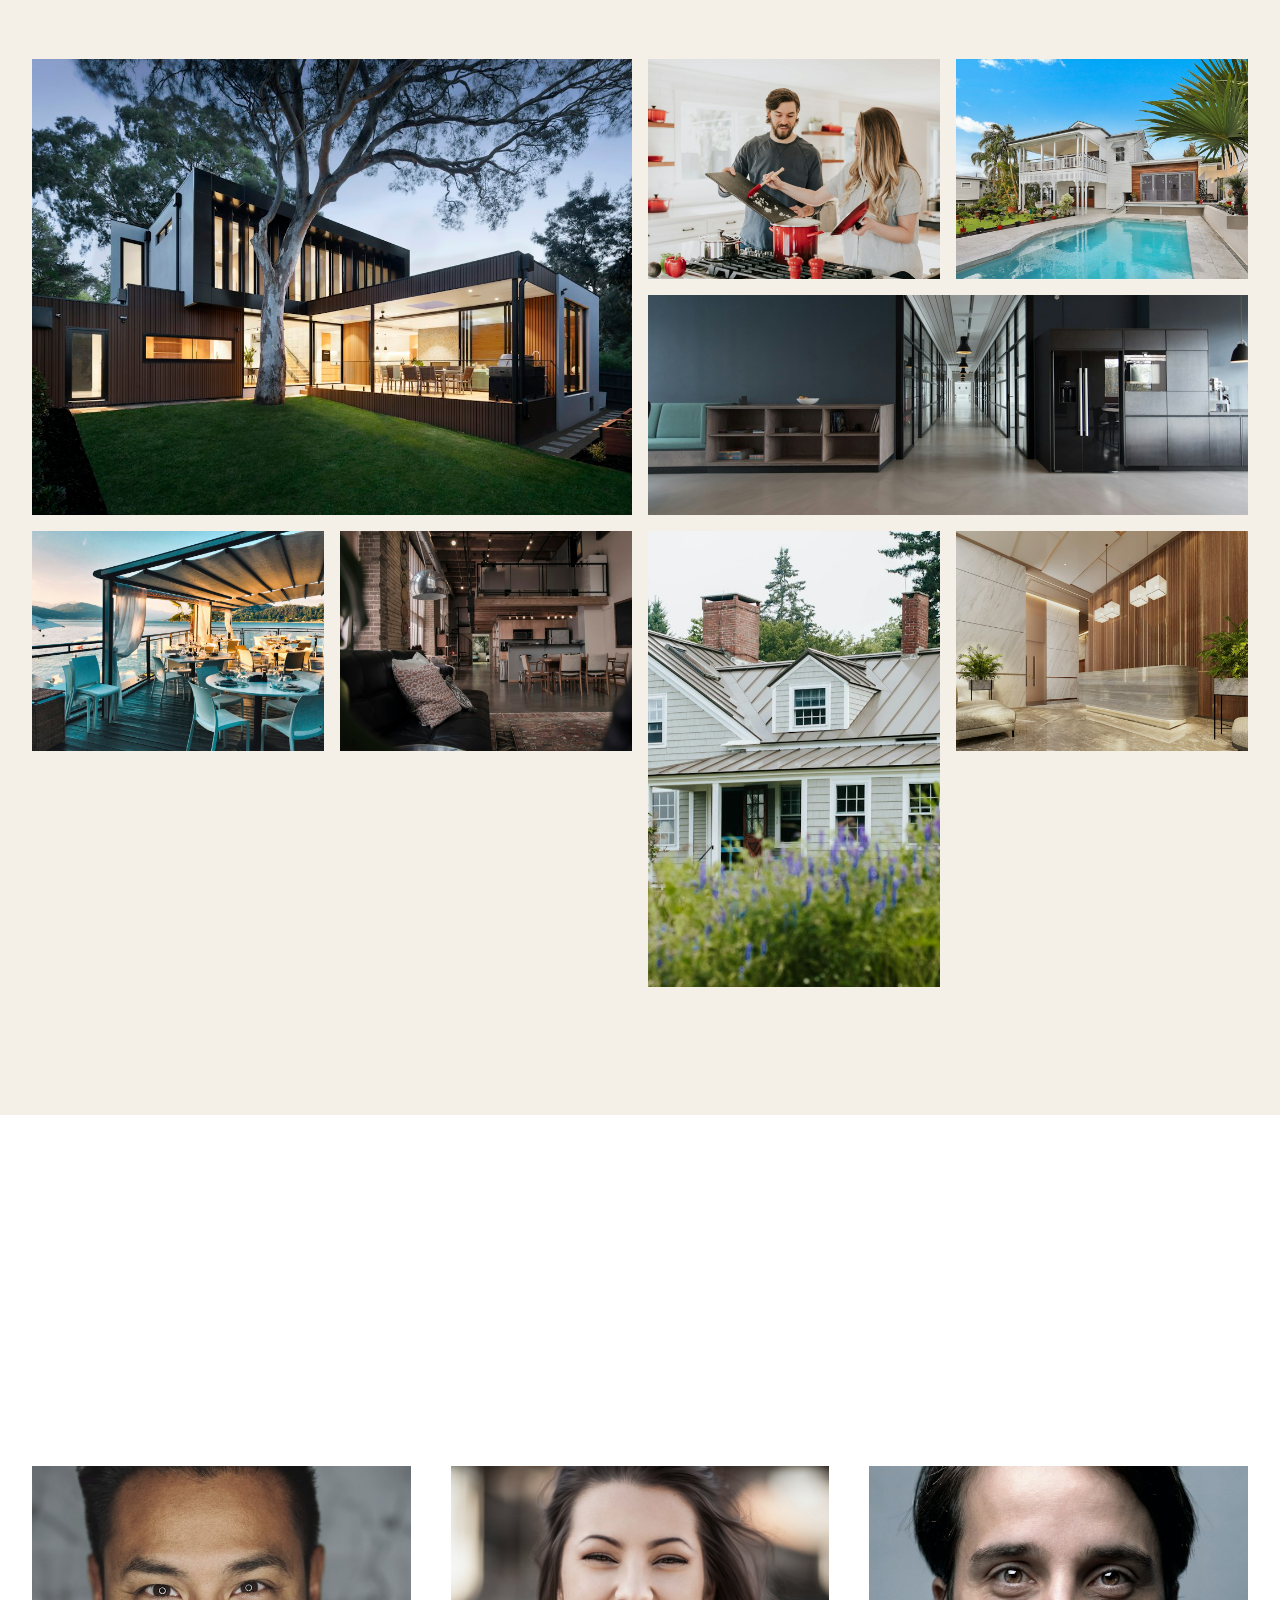
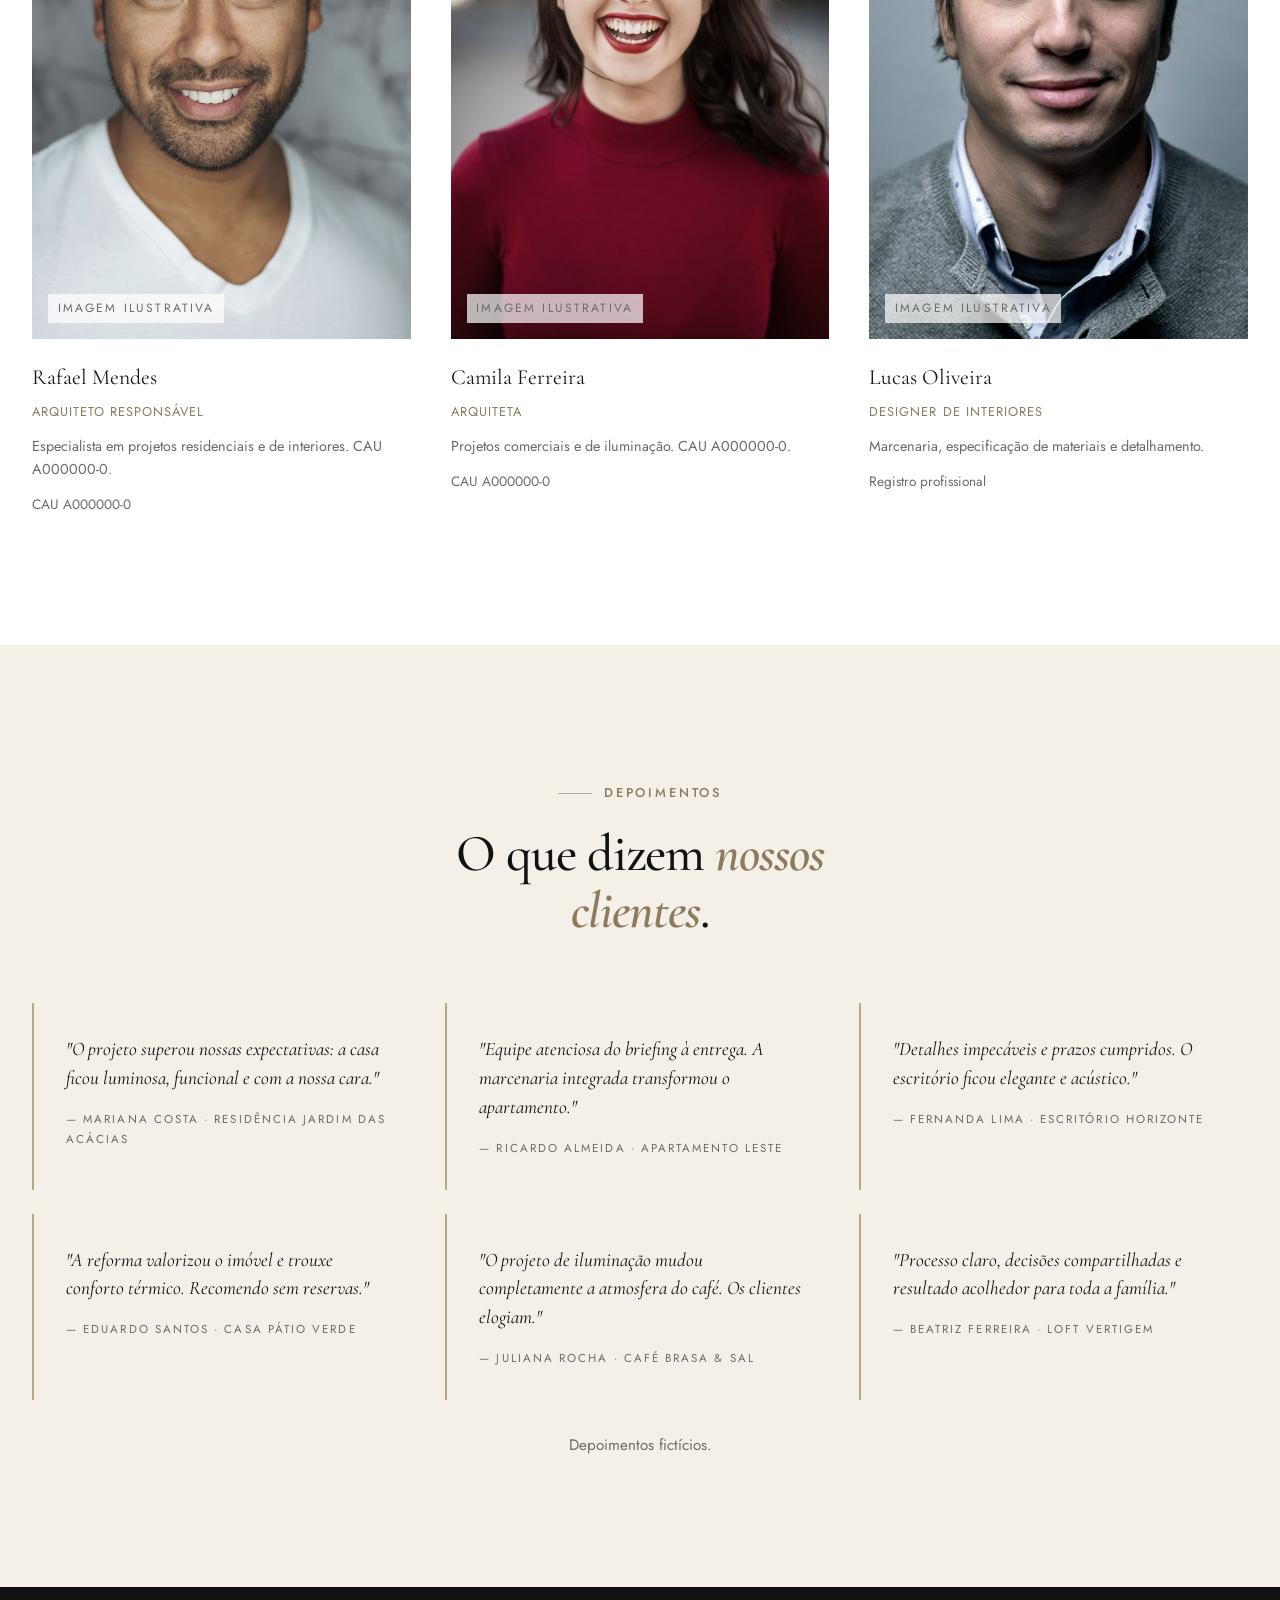
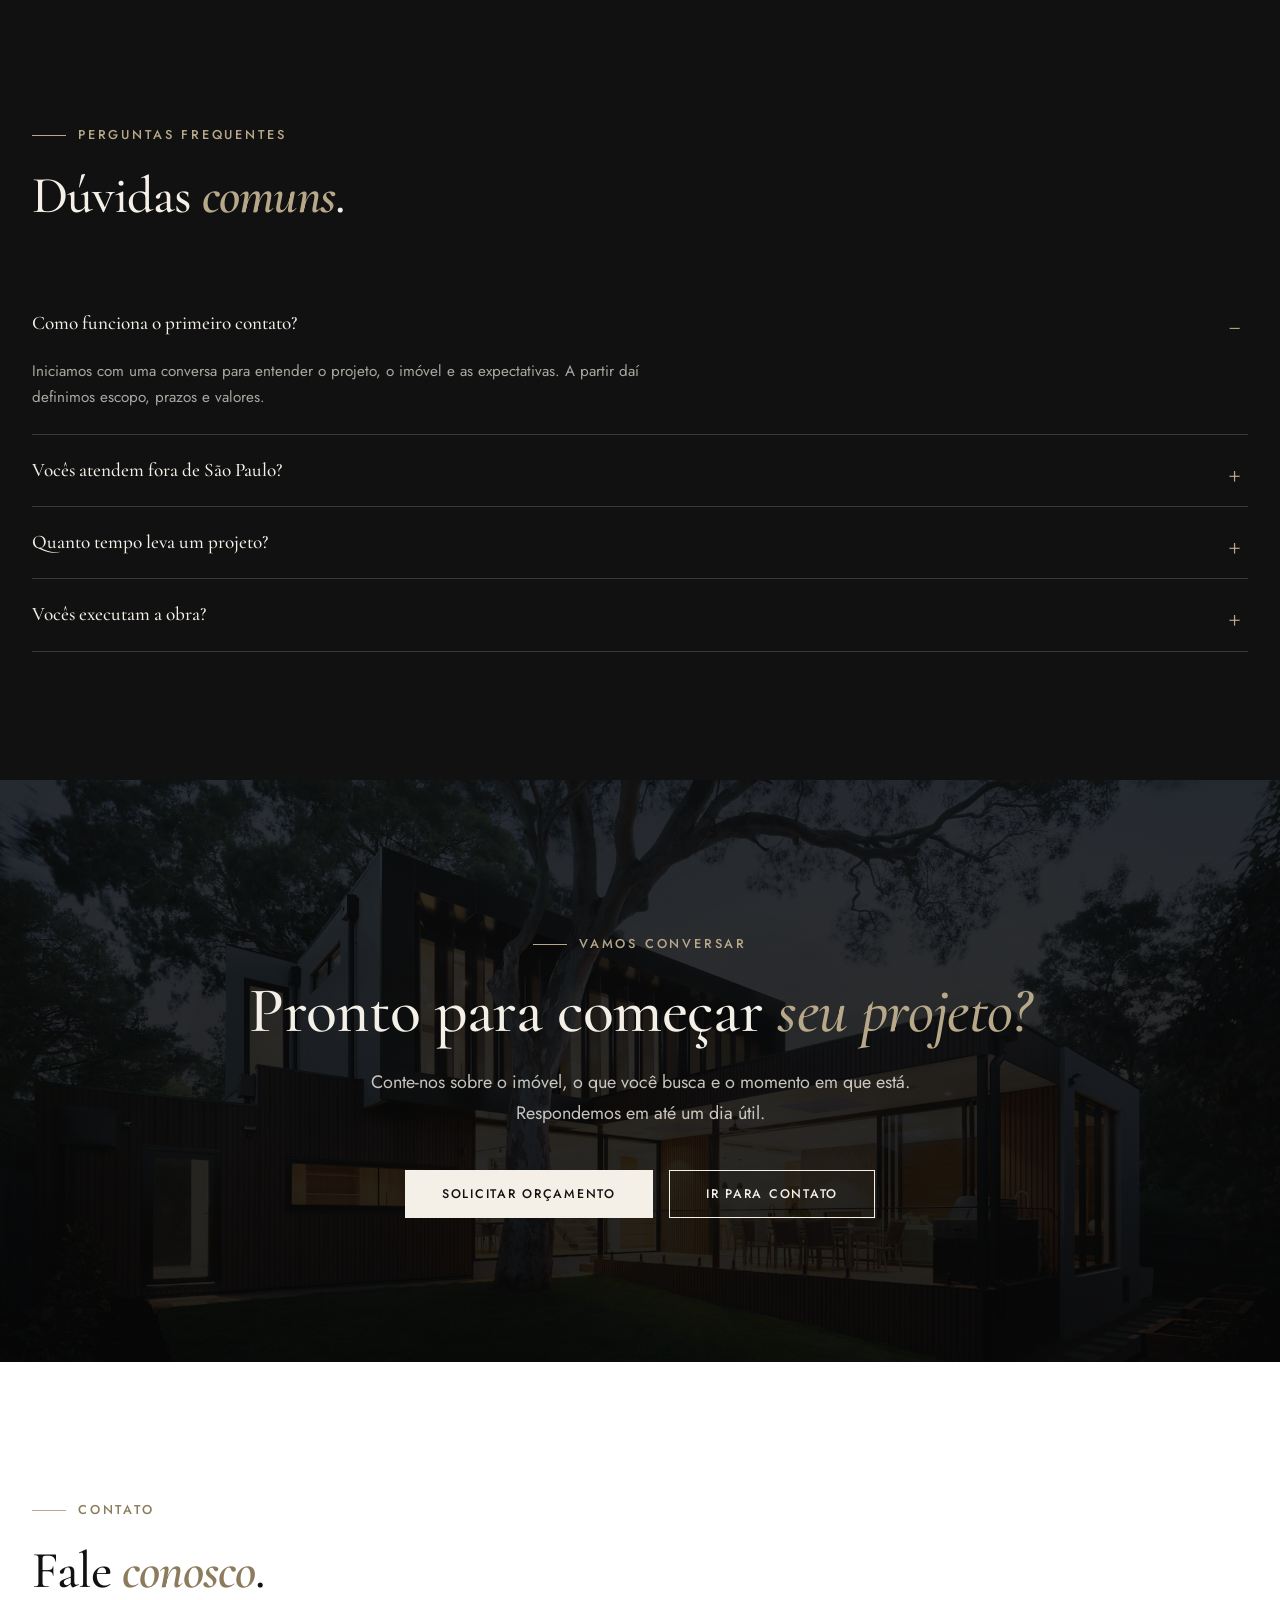
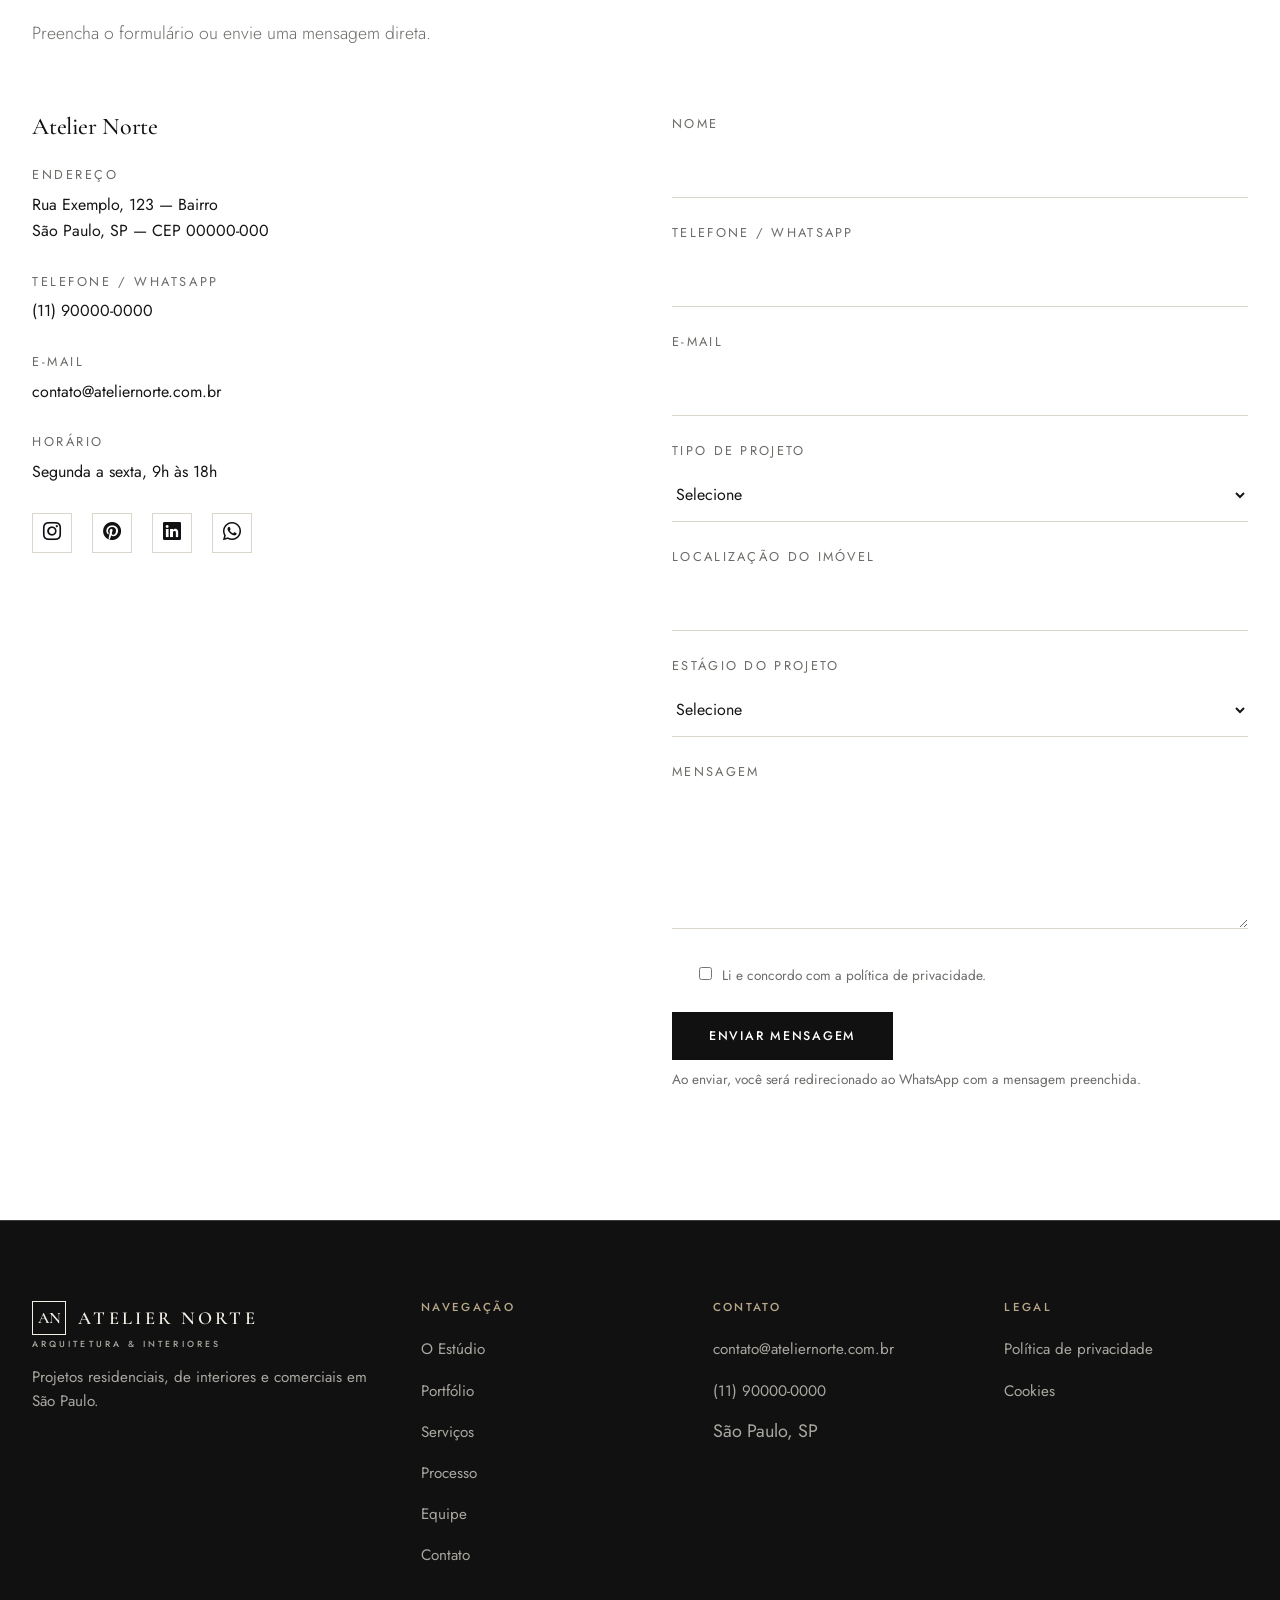
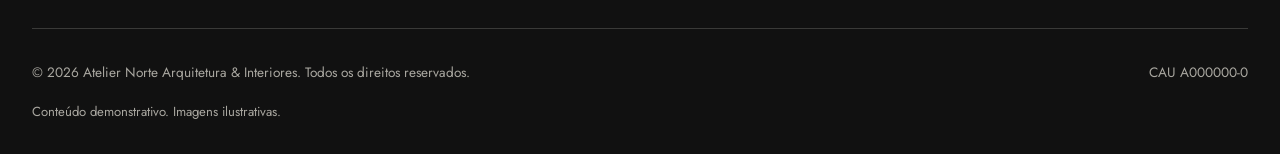
==== commit f737b189: "substituicao de mensagens de ia para textos informativos" ====
--- a/index.html
+++ b/index.html
@@ -129,7 +129,7 @@
             <div class="role">Arquiteto · CAU A000000-0</div>
           </div>
         </div>
-        <p class="small meta-light" style="margin-top:1.5rem;">SUBSTITUIR por dados reais do profissional.</p>
+        <p class="small meta-light" style="margin-top:1.5rem;">Dados ficticios</p>
       </div>
       <div class="studio-images reveal reveal-delay-2">
         <div class="studio-img-main img-placeholder">
@@ -159,7 +159,7 @@
     <p class="portfolio-live" aria-live="polite"></p>
     <div class="portfolio-grid">
       <a class="portfolio-card portfolio-card--wide reveal" href="projeto.html#residencia-aurora" data-category="Residencial">
-        <div class="portfolio-card-media" style="aspect-ratio:16/10;">
+        <div class="portfolio-card-media img-placeholder" style="aspect-ratio:16/10;">
           <img src="images/portfolio/residencia-aurora.jpg" alt="Imagem ilustrativa Residência Aurora" class="img-fade" loading="lazy">
           <div class="portfolio-card-overlay"><span class="portfolio-card-cta">Ver projeto <i class="bi bi-arrow-right"></i></span></div>
         </div>
@@ -170,7 +170,7 @@
         </div>
       </a>
       <a class="portfolio-card portfolio-card--tall reveal reveal-delay-1" href="projeto.html#apartamento-meridiano" data-category="Interiores">
-        <div class="portfolio-card-media" style="aspect-ratio:3/4;">
+        <div class="portfolio-card-media img-placeholder" style="aspect-ratio:3/4;">
           <img src="images/portfolio/apartamento-meridiano.jpg" alt="Imagem ilustrativa Apartamento Meridiano" class="img-fade" loading="lazy">
           <div class="portfolio-card-overlay"><span class="portfolio-card-cta">Ver projeto <i class="bi bi-arrow-right"></i></span></div>
         </div>
@@ -181,7 +181,7 @@
         </div>
       </a>
       <a class="portfolio-card reveal reveal-delay-2" href="projeto.html#casa-patio" data-category="Residencial">
-        <div class="portfolio-card-media" style="aspect-ratio:4/3;">
+        <div class="portfolio-card-media img-placeholder" style="aspect-ratio:4/3;">
           <img src="images/portfolio/casa-patio.jpg" alt="Imagem ilustrativa Casa Pátio" class="img-fade" loading="lazy">
           <div class="portfolio-card-overlay"><span class="portfolio-card-cta">Ver projeto <i class="bi bi-arrow-right"></i></span></div>
         </div>
@@ -192,7 +192,7 @@
         </div>
       </a>
       <a class="portfolio-card reveal reveal-delay-3" href="projeto.html#escritorio-linha" data-category="Comercial">
-        <div class="portfolio-card-media" style="aspect-ratio:4/3;">
+        <div class="portfolio-card-media img-placeholder" style="aspect-ratio:4/3;">
           <img src="images/portfolio/escritorio-linha.jpg" alt="Imagem ilustrativa Escritório Linha" class="img-fade" loading="lazy">
           <div class="portfolio-card-overlay"><span class="portfolio-card-cta">Ver projeto <i class="bi bi-arrow-right"></i></span></div>
         </div>
@@ -203,7 +203,7 @@
         </div>
       </a>
       <a class="portfolio-card portfolio-card--wide reveal" href="projeto.html#cafe-sal-brasa" data-category="Comercial">
-        <div class="portfolio-card-media" style="aspect-ratio:16/9;">
+        <div class="portfolio-card-media img-placeholder" style="aspect-ratio:16/9;">
           <img src="images/portfolio/cafe-sal-brasa.jpg" alt="Imagem ilustrativa Café Sal & Brasa" class="img-fade" loading="lazy">
           <div class="portfolio-card-overlay"><span class="portfolio-card-cta">Ver projeto <i class="bi bi-arrow-right"></i></span></div>
         </div>
@@ -214,7 +214,7 @@
         </div>
       </a>
       <a class="portfolio-card reveal" href="projeto.html#loft-vertigem" data-category="Interiores">
-        <div class="portfolio-card-media" style="aspect-ratio:4/3;">
+        <div class="portfolio-card-media img-placeholder" style="aspect-ratio:4/3;">
           <img src="images/portfolio/loft-vertigem.jpg" alt="Imagem ilustrativa Loft Vertigem" class="img-fade" loading="lazy">
           <div class="portfolio-card-overlay"><span class="portfolio-card-cta">Ver projeto <i class="bi bi-arrow-right"></i></span></div>
         </div>
@@ -225,7 +225,7 @@
         </div>
       </a>
       <a class="portfolio-card reveal reveal-delay-1" href="projeto.html#casa-serra" data-category="Residencial">
-        <div class="portfolio-card-media" style="aspect-ratio:4/3;">
+        <div class="portfolio-card-media img-placeholder" style="aspect-ratio:4/3;">
           <img src="images/portfolio/casa-serra.jpg" alt="Imagem ilustrativa Casa Serra" class="img-fade" loading="lazy">
           <div class="portfolio-card-overlay"><span class="portfolio-card-cta">Ver projeto <i class="bi bi-arrow-right"></i></span></div>
         </div>
@@ -236,7 +236,7 @@
         </div>
       </a>
       <a class="portfolio-card reveal reveal-delay-2" href="projeto.html#clinica-praca" data-category="Comercial">
-        <div class="portfolio-card-media" style="aspect-ratio:4/3;">
+        <div class="portfolio-card-media img-placeholder" style="aspect-ratio:4/3;">
           <img src="images/portfolio/clinica-praca.jpg" alt="Imagem ilustrativa Clínica Praça" class="img-fade" loading="lazy">
           <div class="portfolio-card-overlay"><span class="portfolio-card-cta">Ver projeto <i class="bi bi-arrow-right"></i></span></div>
         </div>
@@ -339,7 +339,7 @@
       </div>
     </div>
     <div class="process-note reveal">
-      Prazos e valores são definidos após o briefing inicial. Este é um modelo demonstrativo — substituir por informações reais do estúdio.
+      Prazos e valores são definidos após o briefing inicial. mensagem ilustrativa
     </div>
   </div>
 </section>
@@ -408,7 +408,7 @@
     <div class="section-header reveal">
       <span class="eyebrow section-eyebrow">Equipe</span>
       <h2 class="section-title">Quem <em>desenha</em>.</h2>
-      <p class="section-subtitle">Um time pequeno e próximo. Substituir por dados reais do estúdio.</p>
+      <p class="section-subtitle">Um time pequeno e próximo.</p>
     </div>
     <div class="team-grid">
       <div class="team-card reveal">
@@ -475,7 +475,7 @@
         <p class="attribution">&mdash; Beatriz Ferreira &middot; Loft Vertigem</p>
       </div>
     </div>
-    <p class="small text-center" style="margin-top:2rem; color:var(--color-muted);">Depoimentos ilustrativos e fict&iacute;cios. Substituir por depoimentos reais e autorizados.</p>
+    <p class="small text-center" style="margin-top:2rem; color:var(--color-muted);">Depoimentos fictícios.</p>
   </div>
 </section>
 
@@ -669,7 +669,7 @@
       <span>© <span id="year"></span> Atelier Norte Arquitetura & Interiores. Todos os direitos reservados.</span>
       <span>CAU A000000-0</span>
     </div>
-    <p class="footer-legal">Conteúdo demonstrativo. Imagens ilustrativas. Informações de contato, registros profissionais e projetos devem ser substituídos por dados reais e autorizados.</p>
+    <p class="footer-legal">Conteúdo demonstrativo. Imagens ilustrativas.</p>
   </div>
 </footer>
 
--- a/css/style.css
+++ b/css/style.css
@@ -61,7 +61,7 @@
   margin: 0;
   font-family: var(--font-sans);
   font-weight: 400;
-  font-size: 1.0625rem;
+  font-size: 1.125rem;
   line-height: 1.75;
   color: var(--color-text);
   background: var(--color-bg);
@@ -83,7 +83,7 @@
 .eyebrow {
   font-family: var(--font-sans);
   font-weight: 500;
-  font-size: 0.74rem;
+  font-size: 0.8rem;
   letter-spacing: 0.22em;
   text-transform: uppercase;
   color: var(--color-accent-dark);
@@ -111,7 +111,7 @@
 }
 .section-title em { font-style: italic; font-weight: 600; color: var(--color-accent-dark); }
 .section-subtitle {
-  font-size: 1.05rem;
+  font-size: 1.1rem;
   font-weight: 300;
   color: var(--color-muted);
   max-width: 52ch;
@@ -128,10 +128,10 @@
 h3 { font-size: clamp(1.35rem, 2vw, 1.6rem); line-height: 1.2; }
 h4 { font-size: 1.2rem; line-height: 1.25; }
 .lead { font-size: 1.15rem; font-weight: 300; line-height: 1.7; }
-.small { font-size: 0.85rem; }
+.small { font-size: 0.95rem; }
 .meta {
   font-family: var(--font-sans);
-  font-size: 0.72rem;
+  font-size: 0.8rem;
   font-weight: 500;
   letter-spacing: 0.2em;
   text-transform: uppercase;
@@ -149,9 +149,20 @@
 }
 .numeral-dark { color: var(--color-border); }
 /* ---------- 4. Layout ---------- */
-.container-narrow { max-width: 760px; margin: 0 auto; }
+.container-narrow { max-width: 760px; margin: 0 auto; padding: 0 2rem; }
 .container-wide { max-width: var(--container-max); margin: 0 auto; padding: 0 2rem; }
-@media (max-width: 767.98px) { .container-wide { padding: 0 1.25rem; } }
+@media (max-width: 767.98px) {
+  .container-wide { padding: 0 1.25rem; }
+  .container-narrow { padding: 0 1.25rem; }
+}
+
+.page-inner h1 { font-size: clamp(1.8rem, 6vw, 3rem); }
+.page-inner h3 { font-size: clamp(1.15rem, 3vw, 1.4rem); }
+.page-inner p { font-size: 1rem; line-height: 1.7; }
+
+@media (max-width: 991.98px) {
+  .page-inner .site-nav { display: flex; }
+}
 
 .section { padding: 8rem 0; position: relative; }
 .section--sm { padding: 5rem 0; }
@@ -395,7 +406,7 @@
 .hero-inner { max-width: 640px; }
 .hero-eyebrow {
   font-family: var(--font-sans);
-  font-size: 0.74rem;
+  font-size: 0.8rem;
   letter-spacing: 0.22em;
   text-transform: uppercase;
   color: var(--color-accent);
@@ -511,7 +522,7 @@
 }
 .portfolio-filter {
   font-family: var(--font-sans);
-  font-size: 0.74rem;
+  font-size: 0.8rem;
   font-weight: 500;
   letter-spacing: 0.2em;
   text-transform: uppercase;
@@ -561,6 +572,7 @@
 .portfolio-card:hover .portfolio-card-media img { transform: scale(1.03); }
 .portfolio-card-overlay {
   position: absolute; inset: 0;
+  z-index: 2;
   background: linear-gradient(180deg, transparent 50%, rgba(0,0,0,.5) 100%);
   opacity: 0;
   transition: opacity .4s var(--ease-soft);
@@ -570,7 +582,7 @@
 .portfolio-card:hover .portfolio-card-overlay { opacity: 1; }
 .portfolio-card-cta {
   color: #fff;
-  font-size: 0.74rem;
+  font-size: 0.8rem;
   letter-spacing: 0.16em;
   text-transform: uppercase;
   display: inline-flex; align-items: center; gap: .5rem;
@@ -713,7 +725,7 @@
 .team-name { font-family: var(--font-serif); font-size: 1.35rem; margin-bottom: .25rem; }
 .team-role { font-size: .8rem; color: var(--color-accent-dark); letter-spacing: .08em; text-transform: uppercase; margin-bottom: .75rem; }
 .team-bio { font-size: .9rem; color: var(--color-muted); line-height: 1.6; margin-bottom: .75rem; }
-.team-reg { font-size: .78rem; color: var(--color-muted); }
+.team-reg { font-size: .85rem; color: var(--color-muted); }
 @media (max-width: 991.98px) {
   .team-grid { grid-template-columns: repeat(2, 1fr); }
 }
@@ -829,14 +841,14 @@
 .contact-info h3 { font-family: var(--font-serif); font-size: 1.5rem; margin-bottom: 1.5rem; }
 .contact-block { margin-bottom: 1.75rem; }
 .contact-block .label {
-  font-size: .72rem;
+  font-size: .8rem;
   letter-spacing: .2em;
   text-transform: uppercase;
   color: var(--color-muted);
   margin-bottom: .4rem;
 }
 .contact-block p, .contact-block a {
-  font-size: .95rem;
+  font-size: 1rem;
   color: var(--color-text);
   line-height: 1.6;
 }
@@ -854,7 +866,7 @@
 .contact-form .form-field { margin-bottom: 1.5rem; position: relative; }
 .contact-form label {
   display: block;
-  font-size: .72rem;
+  font-size: .8rem;
   letter-spacing: .18em;
   text-transform: uppercase;
   color: var(--color-muted);
@@ -881,9 +893,26 @@
   border-bottom-color: var(--color-primary);
 }
 .contact-form textarea { resize: vertical; min-height: 100px; }
-.contact-form .form-check { margin: 1.5rem 0; }
-.contact-form .form-check label { font-size: .85rem; text-transform: none; letter-spacing: 0; color: var(--color-muted); }
-.contact-form .form-note { font-size: .8rem; color: var(--color-muted); margin-top: .5rem; }
+.contact-form .form-check {
+  display: flex;
+  align-items: flex-start;
+  gap: .6rem;
+  margin: 1.5rem 0;
+}
+.contact-form .form-check input {
+  width: auto;
+  margin: .2rem 0 0;
+  flex-shrink: 0;
+}
+.contact-form .form-check label {
+  font-size: .85rem;
+  text-transform: none;
+  letter-spacing: 0;
+  color: var(--color-muted);
+  cursor: pointer;
+  margin: 0;
+}
+.contact-form .form-note { font-size: .85rem; color: var(--color-muted); margin-top: .5rem; }
 .contact-map {
   width: 100%;
   min-height: 320px;
@@ -919,12 +948,12 @@
 }
 .footer-col ul li { margin-bottom: .6rem; }
 .footer-col a {
-  font-size: .9rem;
+  font-size: .95rem;
   color: var(--color-muted-light);
   transition: color .3s;
 }
 .footer-col a:hover { color: var(--color-text-light); }
-.footer-col p { font-size: .9rem; color: var(--color-muted-light); line-height: 1.6; }
+.footer-col p { font-size: .95rem; color: var(--color-muted-light); line-height: 1.6; }
 .footer-bottom {
   border-top: 1px solid var(--color-border-dark);
   padding-top: 2rem;
@@ -933,10 +962,10 @@
   align-items: center;
   flex-wrap: wrap;
   gap: 1rem;
-  font-size: .78rem;
+  font-size: .85rem;
   color: var(--color-muted-light);
 }
-.footer-legal { font-size: .75rem; color: var(--color-muted-light); max-width: 80ch; margin-top: 1rem; line-height: 1.6; }
+.footer-legal { font-size: .82rem; color: var(--color-muted-light); max-width: 80ch; margin-top: 1rem; line-height: 1.6; }
 @media (max-width: 991.98px) {
   .footer-grid { grid-template-columns: 1fr 1fr; }
 }
@@ -947,7 +976,7 @@
 .badge-illus {
   display: inline-block;
   font-family: var(--font-sans);
-  font-size: 0.68rem;
+  font-size: 0.75rem;
   font-weight: 500;
   letter-spacing: 0.16em;
   text-transform: uppercase;
@@ -972,7 +1001,7 @@
   content: 'Imagem ilustrativa';
   position: absolute;
   bottom: 1rem; left: 1rem;
-  font-size: .68rem;
+  font-size: .75rem;
   letter-spacing: .18em;
   text-transform: uppercase;
   color: var(--color-muted);
@@ -1081,7 +1110,7 @@
 .gallery-modal .modal-counter {
   position: absolute; bottom: 1rem; left: 50%; transform: translateX(-50%);
   color: var(--color-muted-light);
-  font-size: .78rem;
+  font-size: .85rem;
   letter-spacing: .18em;
 }
 .gallery-modal .modal-nav,
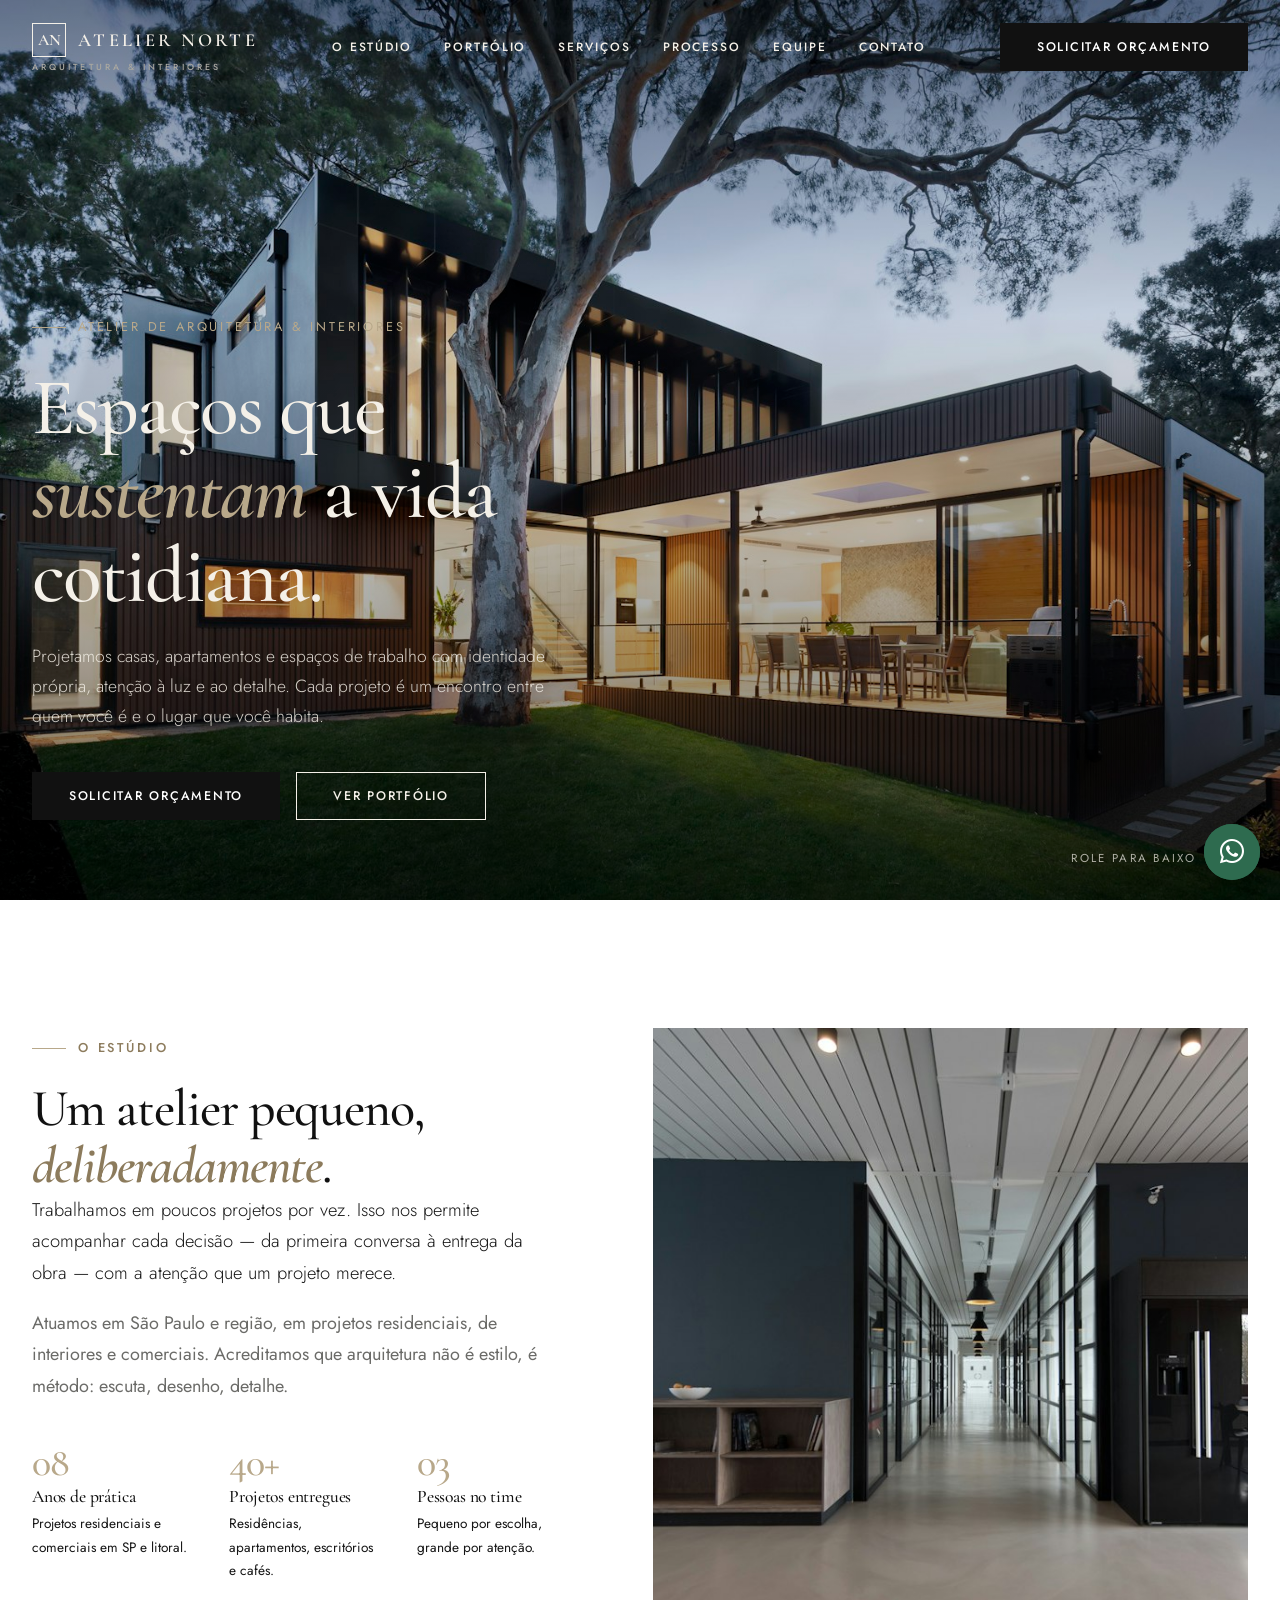
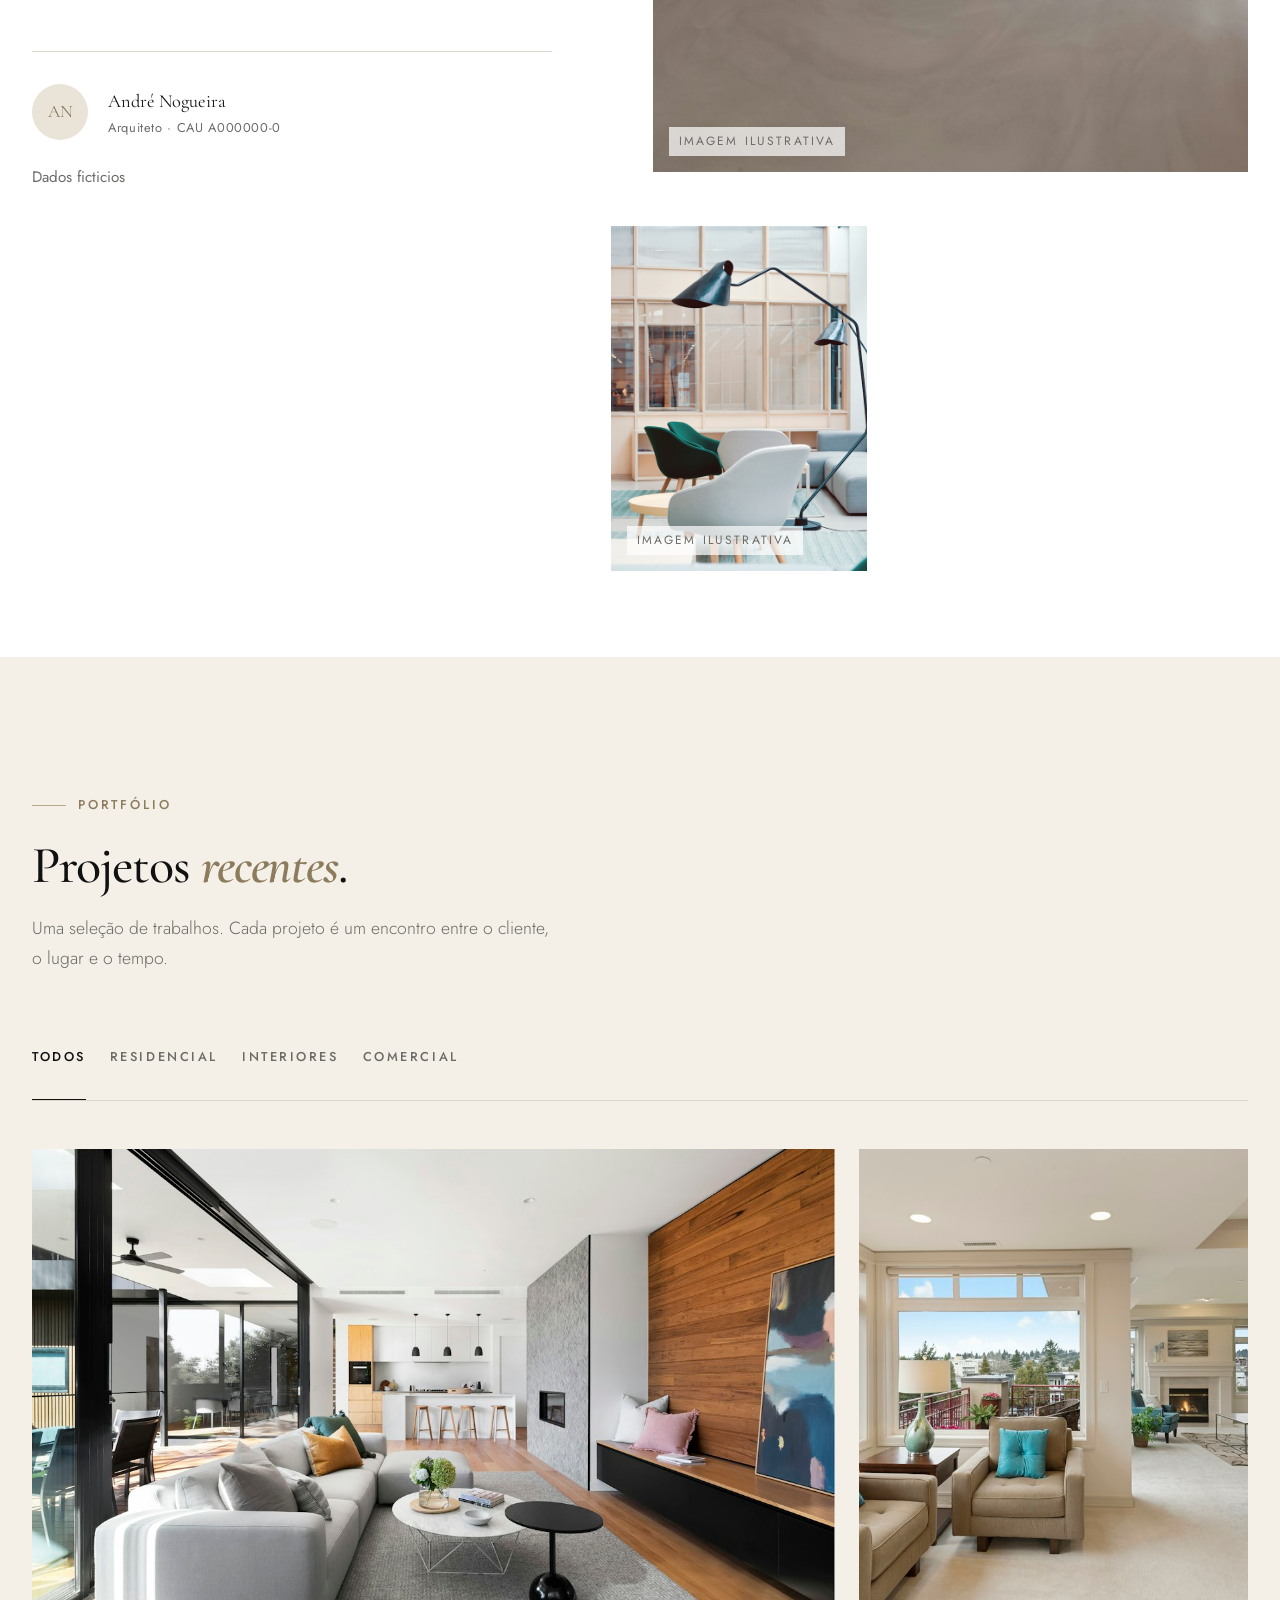
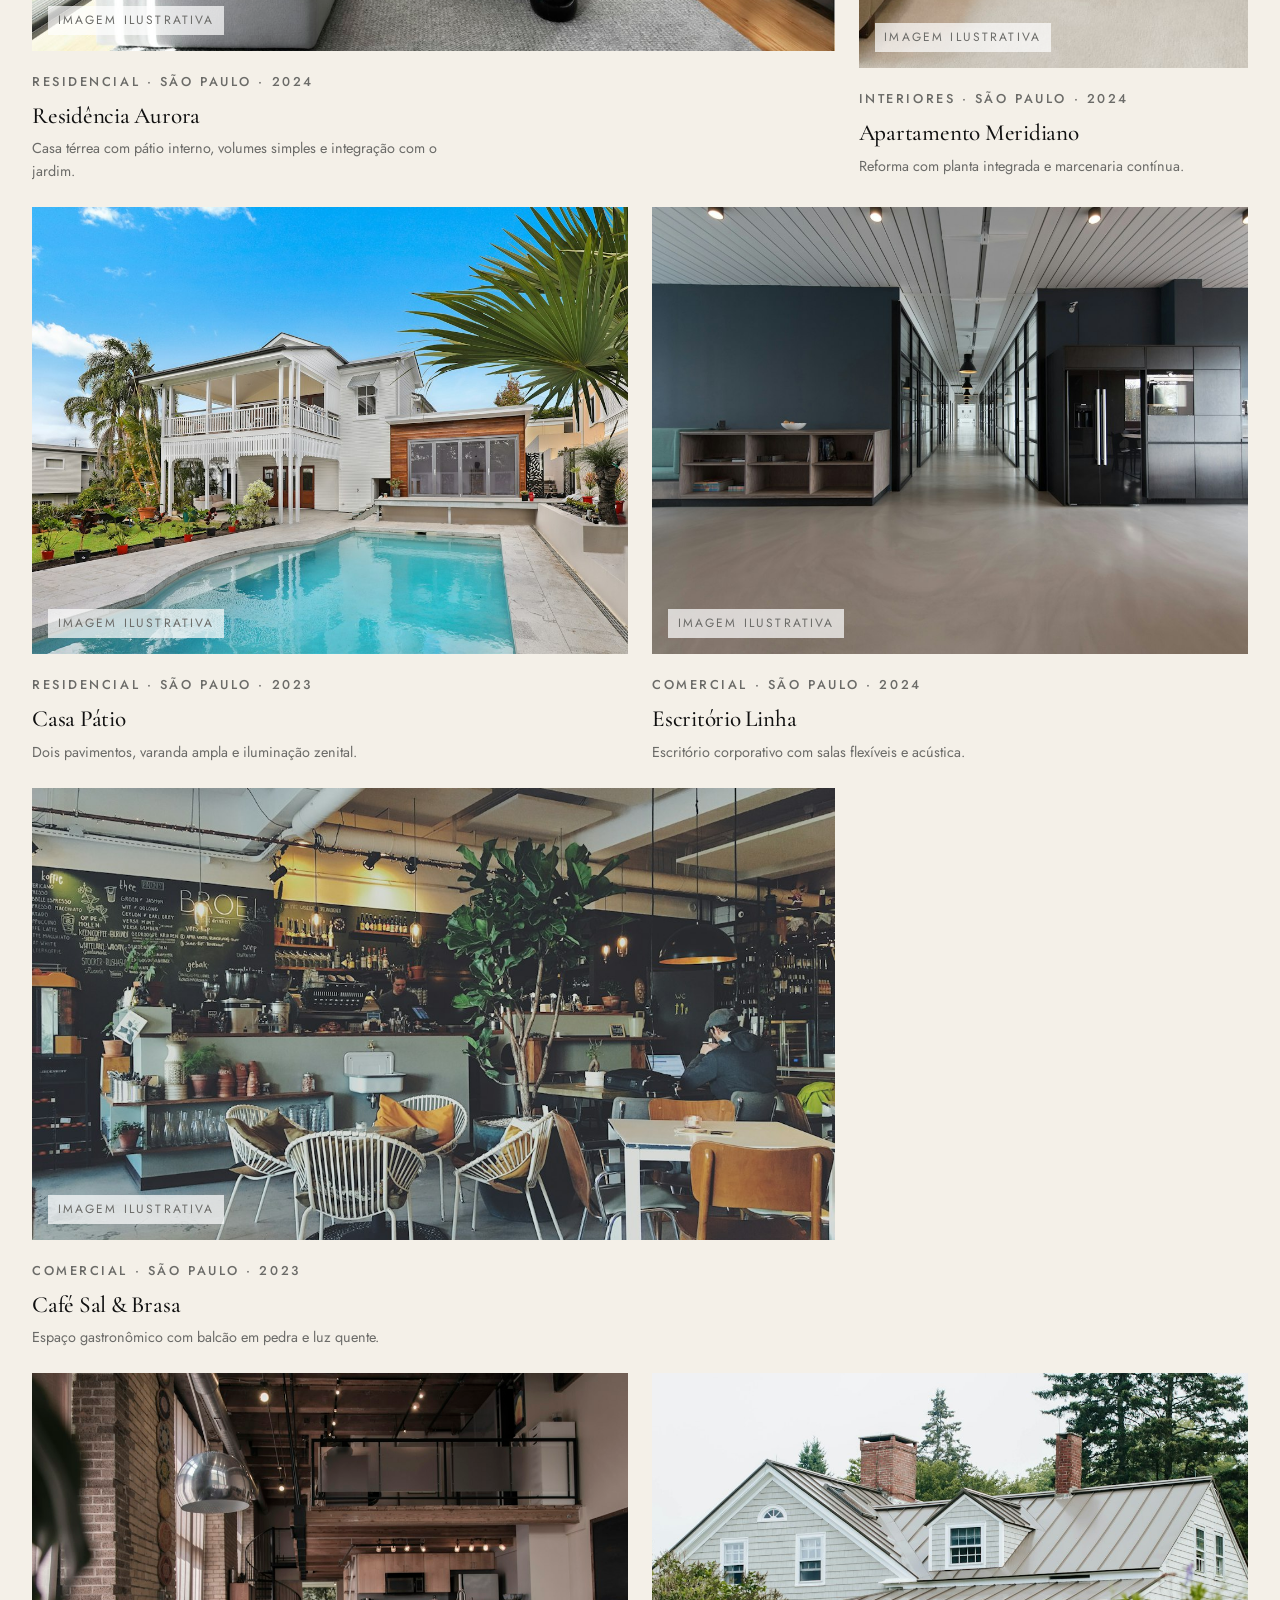
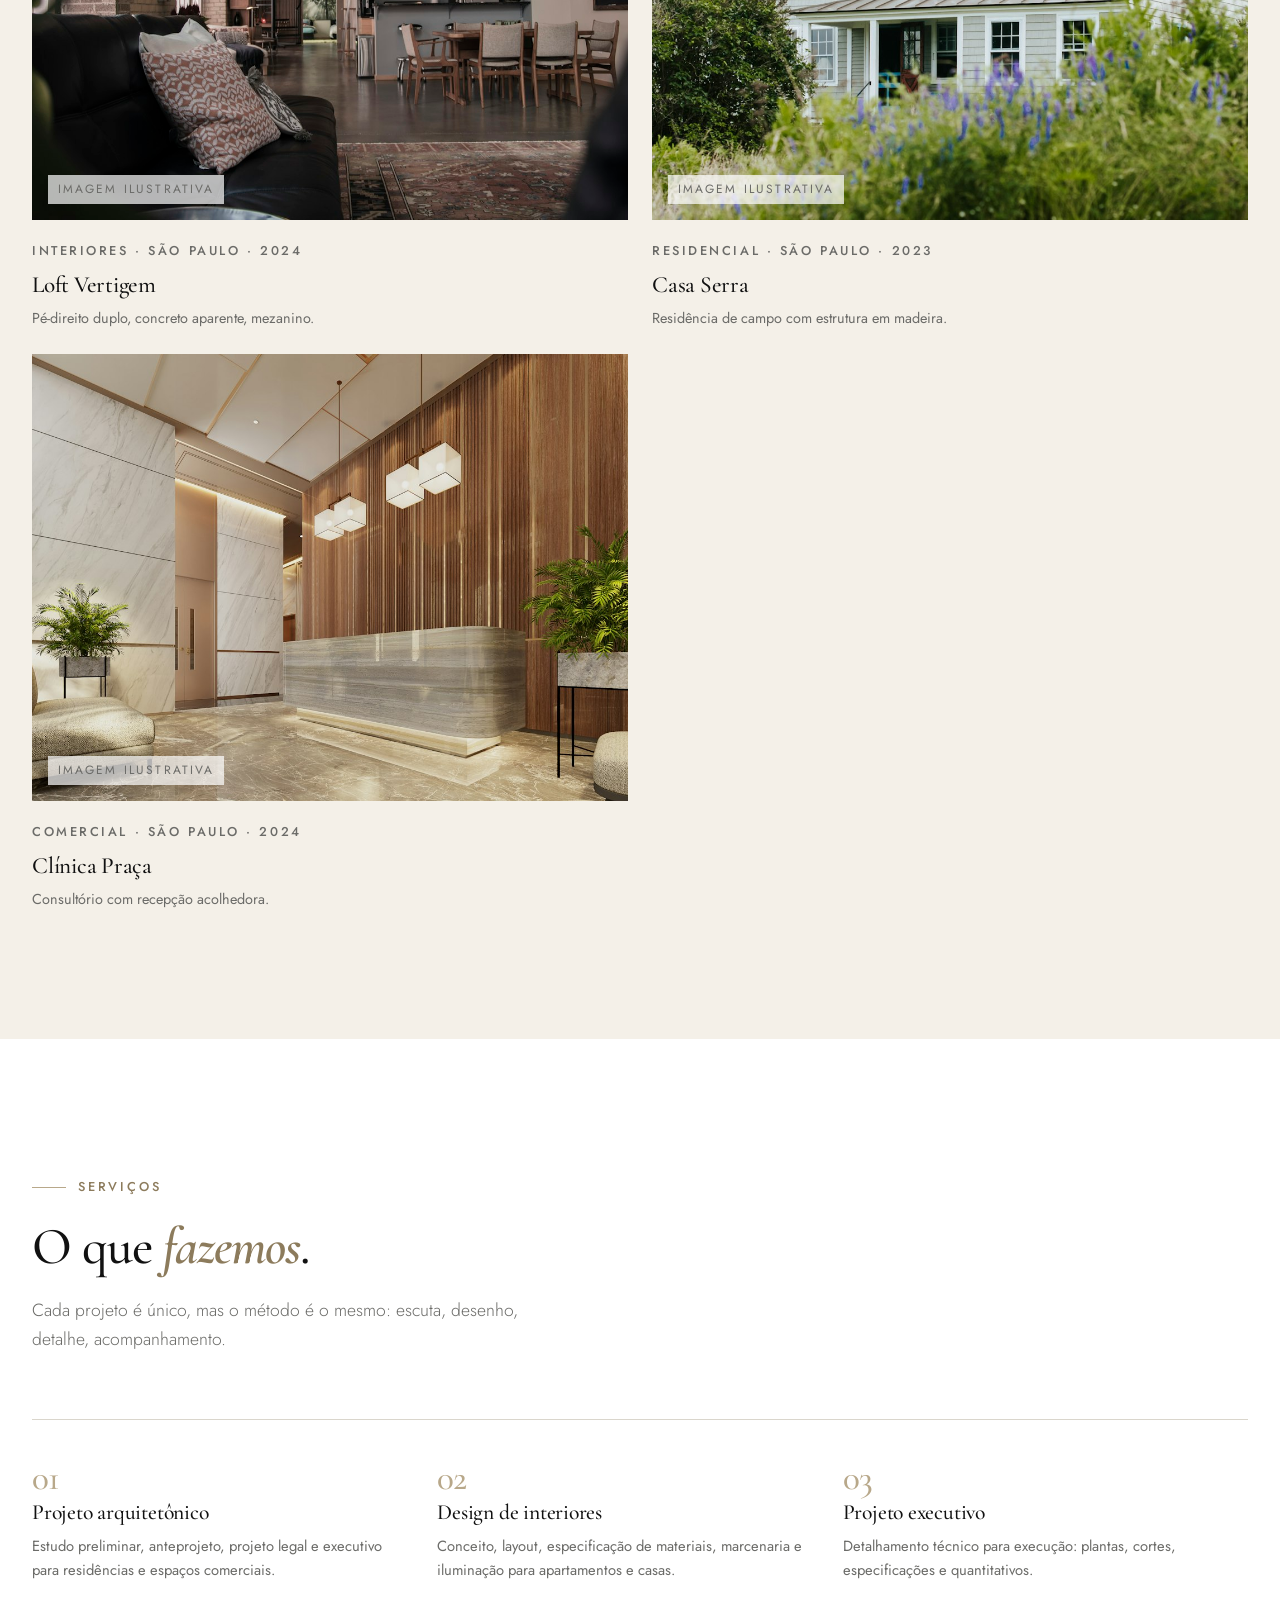
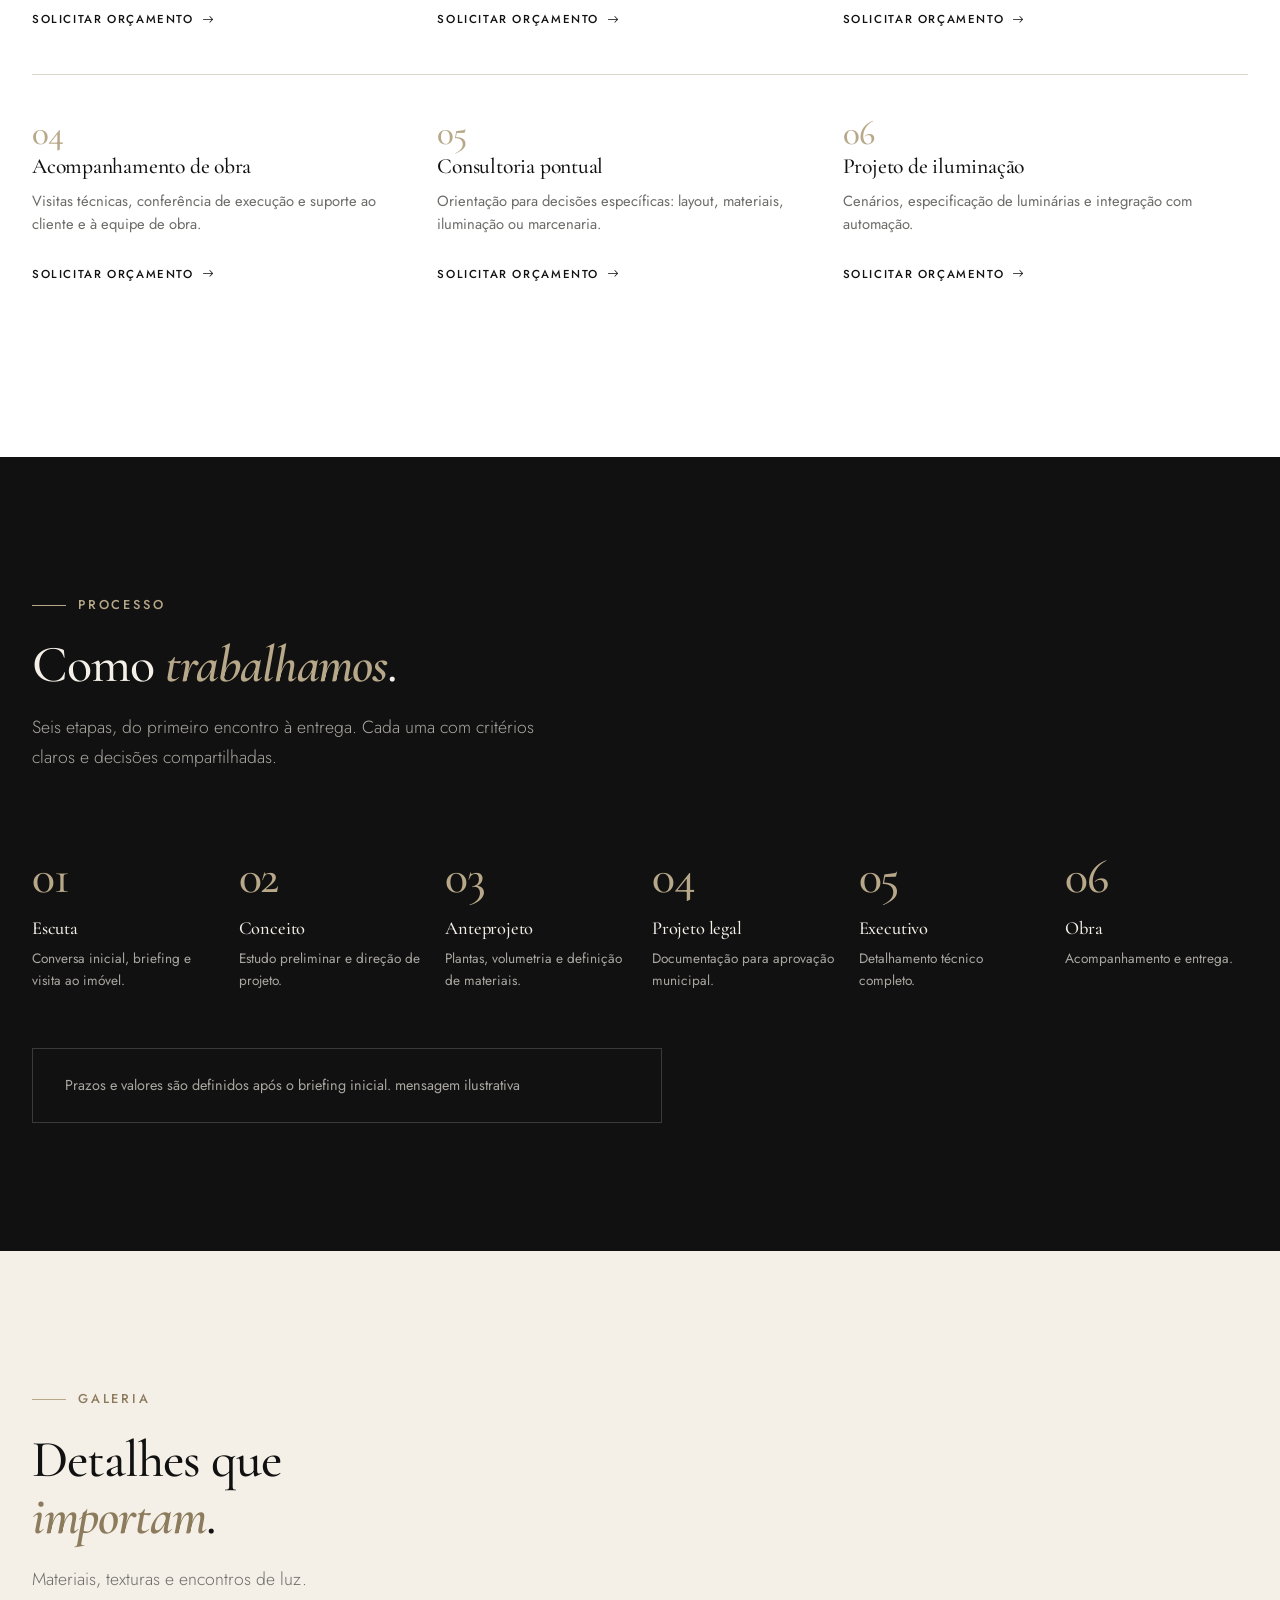
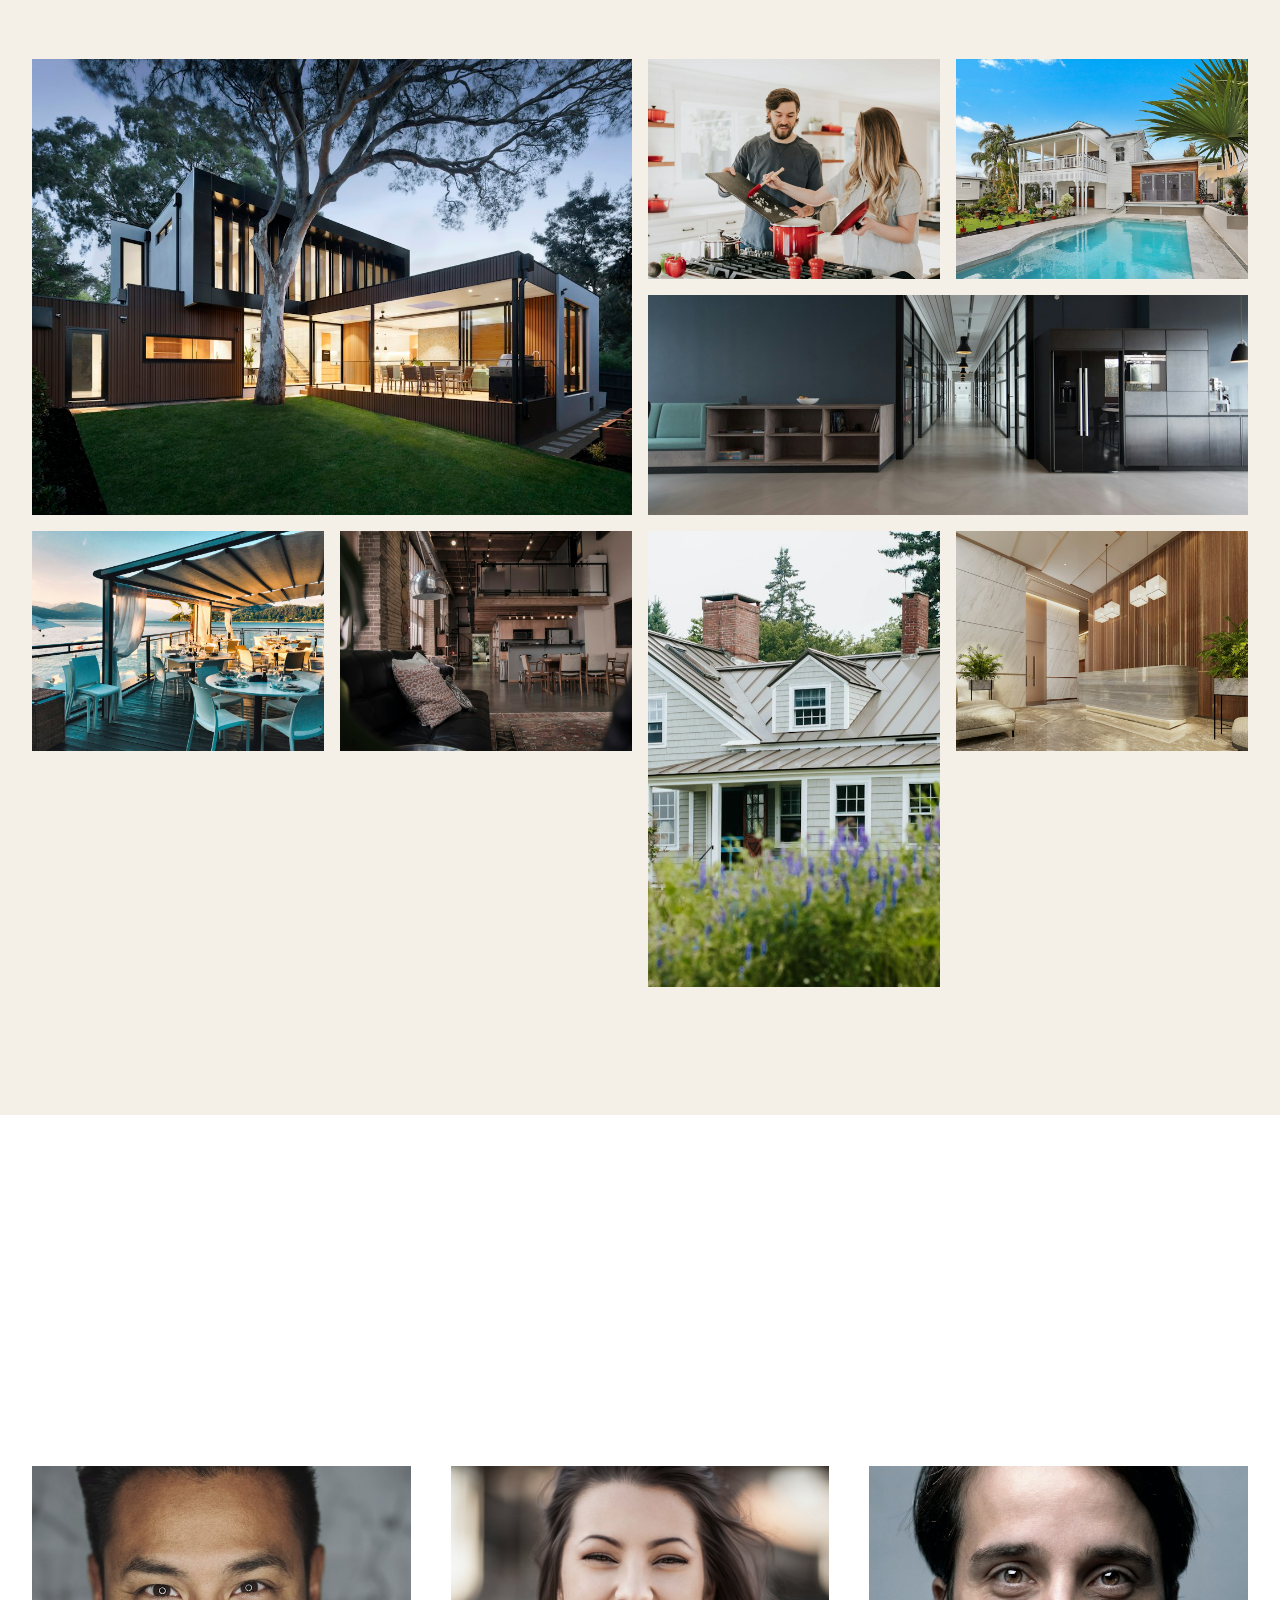
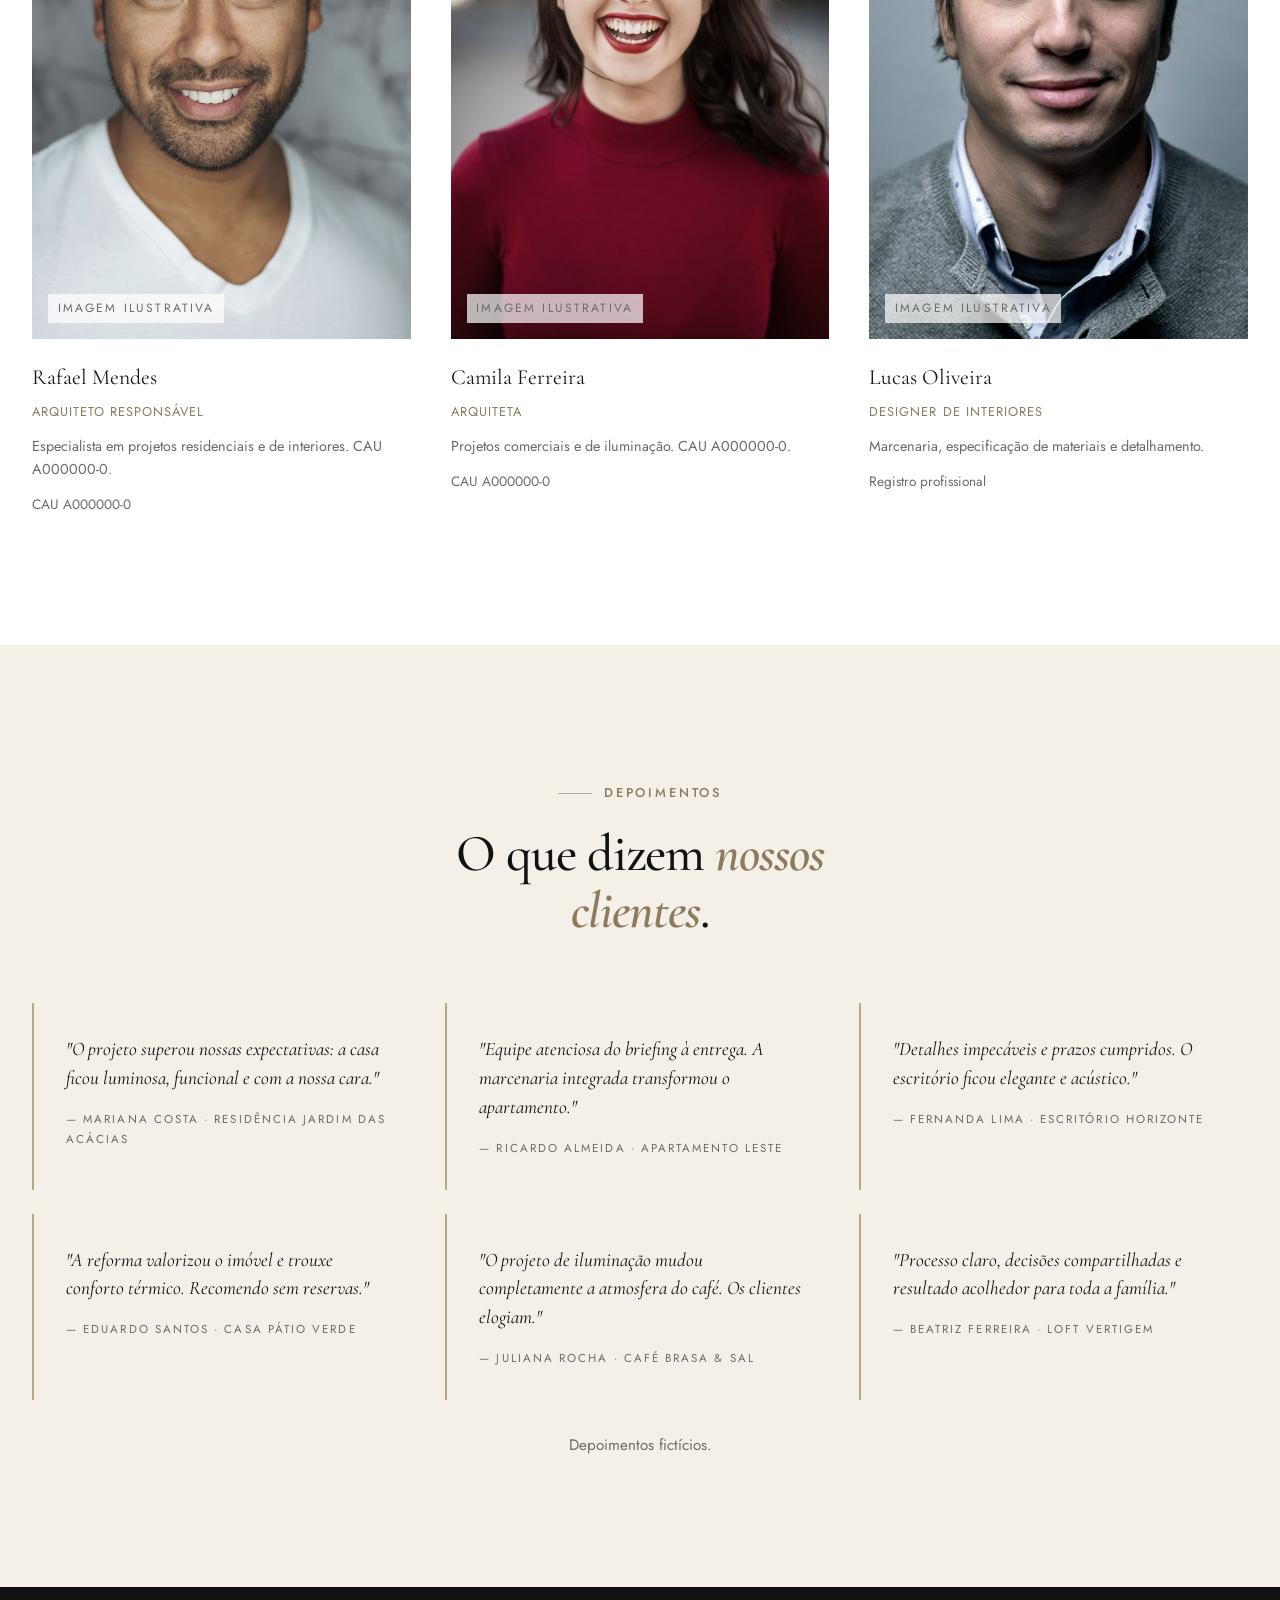
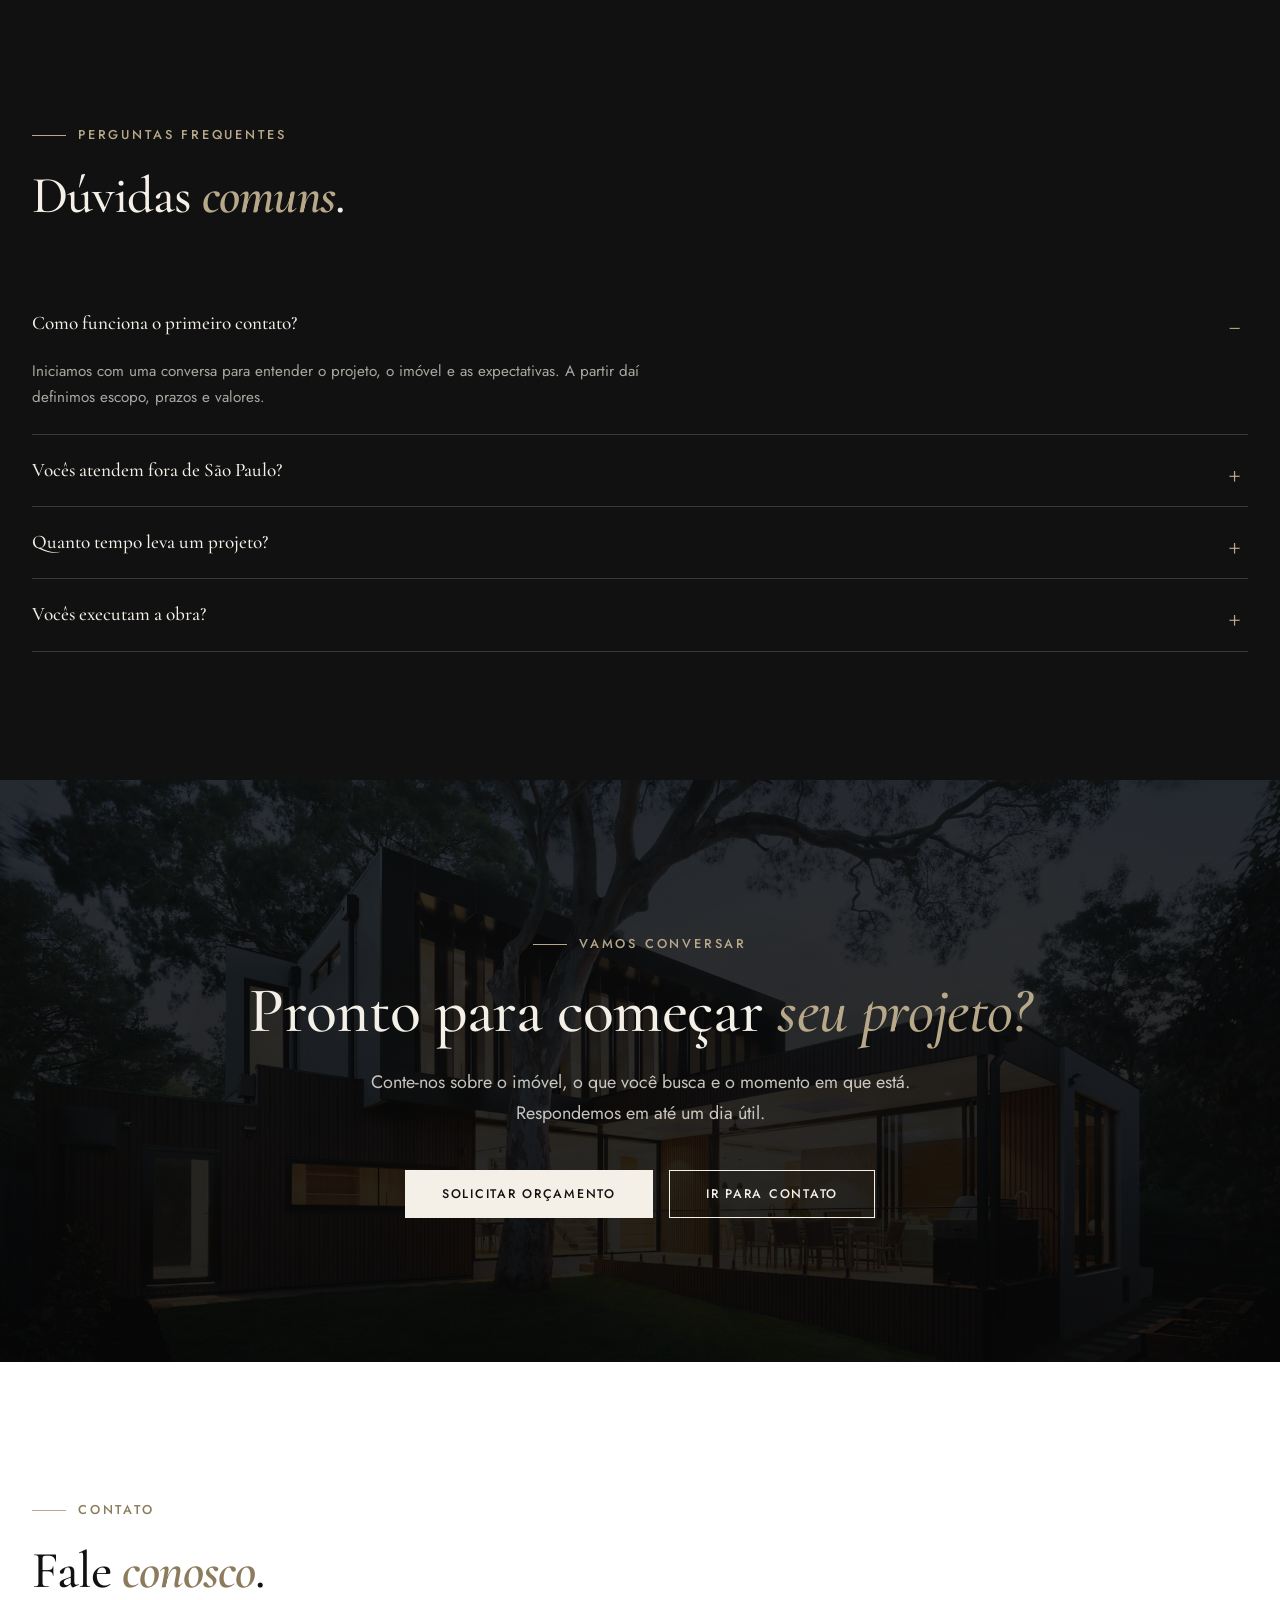
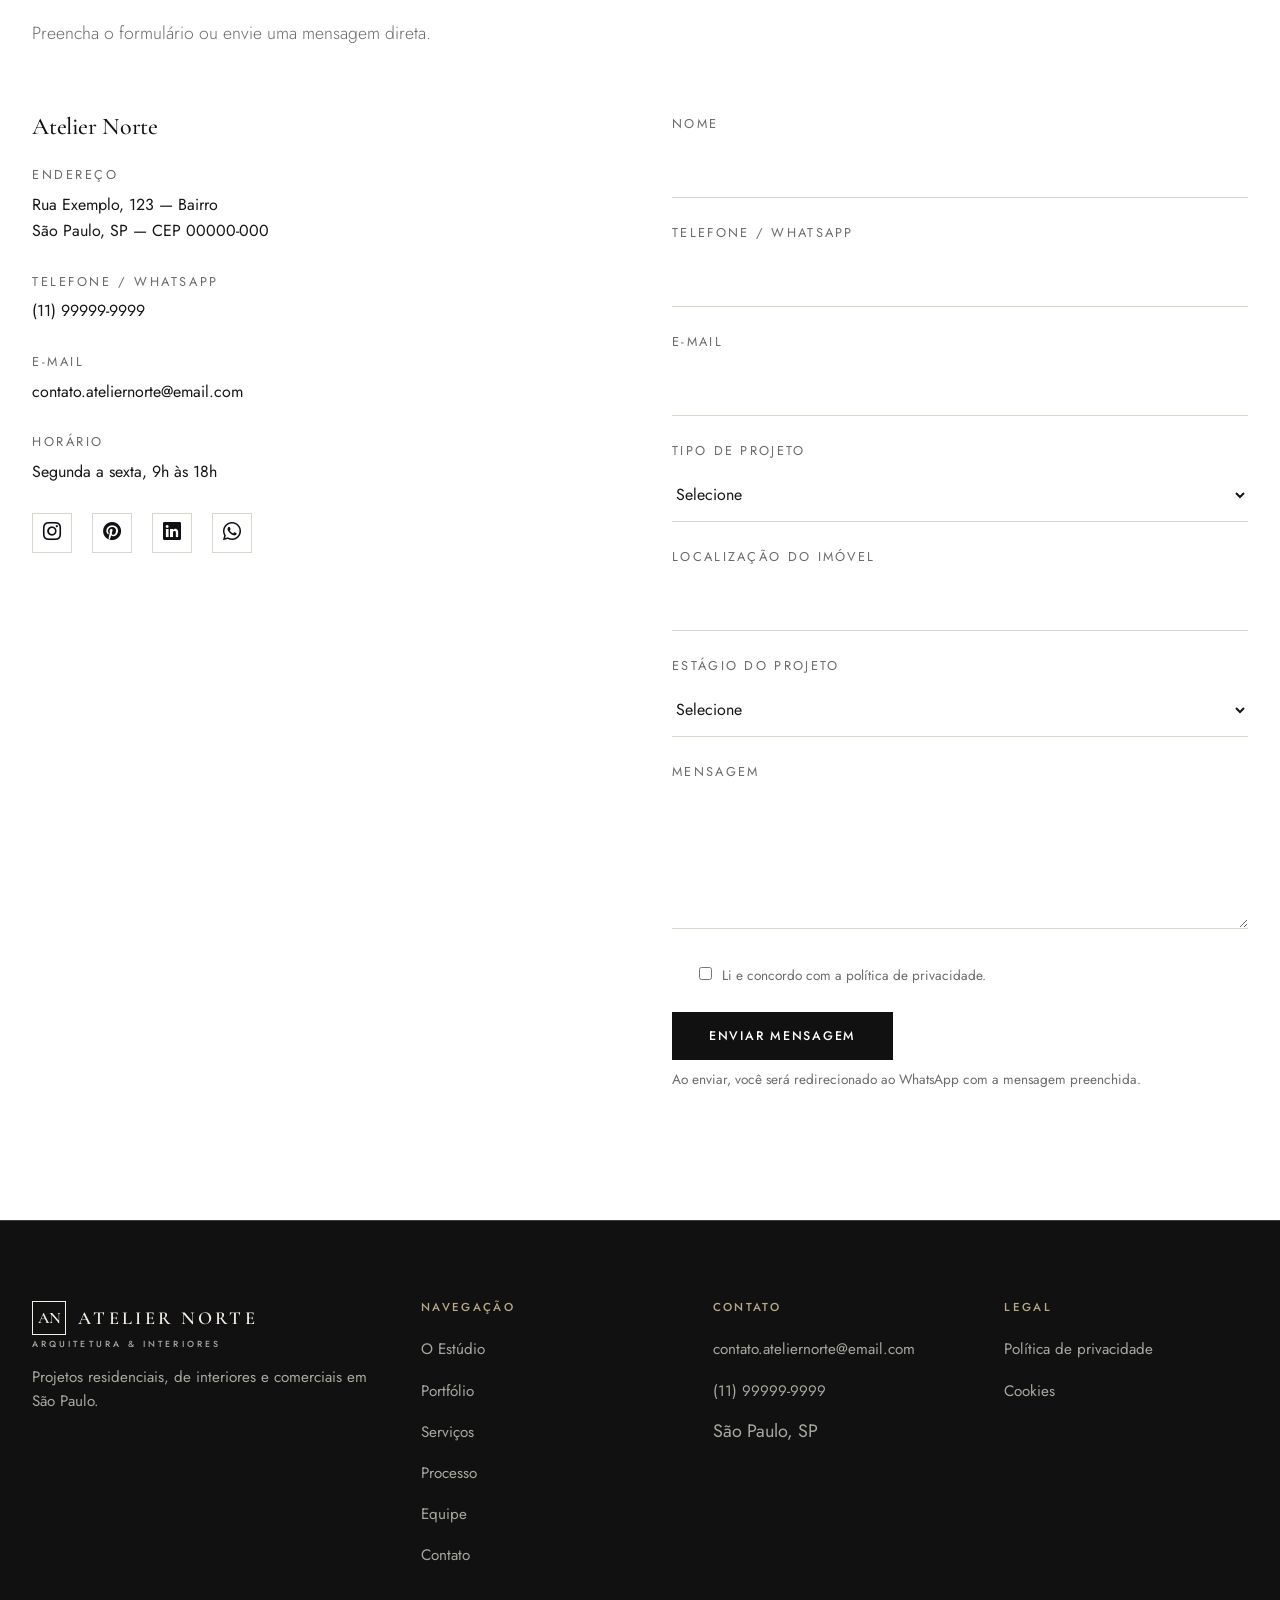
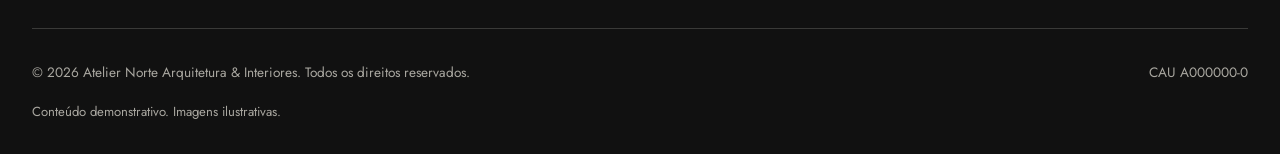
==== commit 24446063: "padronizacao de dados ficticios" ====
--- a/index.html
+++ b/index.html
@@ -47,7 +47,7 @@
       <a class="nav-link" href="#equipe">Equipe</a>
       <a class="nav-link" href="#contato">Contato</a>
     </nav>
-    <a href="#" class="btn-brand" data-whatsapp-message="Olá! Gostaria de solicitar um orçamento de projeto de arquitetura ou interiores.">Solicitar orçamento</a>
+    <a href="https://wa.me/5511999999999" class="btn-brand" data-whatsapp-message="Olá! Gostaria de solicitar um orçamento de projeto de arquitetura ou interiores.">Solicitar orçamento</a>
     <button class="nav-toggle" aria-label="Abrir menu" aria-expanded="false" aria-controls="mobileMenu">
       <span></span><span></span>
     </button>
@@ -65,11 +65,11 @@
     <a class="nav-link" href="privacidade.html">Privacidade</a>
   </nav>
   <div class="menu-footer">
-    <a href="#" class="btn-brand" data-whatsapp-message="Olá! Gostaria de solicitar um orçamento de projeto de arquitetura ou interiores.">Solicitar orçamento</a>
+    <a href="https://wa.me/5511999999999" class="btn-brand" data-whatsapp-message="Olá! Gostaria de solicitar um orçamento de projeto de arquitetura ou interiores.">Solicitar orçamento</a>
     <div class="menu-socials">
-      <a href="#" aria-label="Instagram"><i class="bi bi-instagram"></i></a>
-      <a href="#" aria-label="Pinterest"><i class="bi bi-pinterest"></i></a>
-      <a href="#" aria-label="LinkedIn"><i class="bi bi-linkedin"></i></a>
+      <a href="https://www.instagram.com/" aria-label="Instagram"><i class="bi bi-instagram"></i></a>
+      <a href="https://www.pinterest.com/" aria-label="Pinterest"><i class="bi bi-pinterest"></i></a>
+      <a href="https://www.linkedin.com/" aria-label="LinkedIn"><i class="bi bi-linkedin"></i></a>
     </div>
   </div>
 </div>
@@ -87,7 +87,7 @@
       <h1 class="hero-title">Espaços que <em>sustentam</em> a vida cotidiana.</h1>
       <p class="hero-subtitle">Projetamos casas, apartamentos e espaços de trabalho com identidade própria, atenção à luz e ao detalhe. Cada projeto é um encontro entre quem você é e o lugar que você habita.</p>
       <div class="hero-actions">
-        <a href="#" class="btn-brand" data-whatsapp-message="Olá! Gostaria de solicitar um orçamento de projeto de arquitetura ou interiores.">Solicitar orçamento</a>
+        <a href="https://wa.me/5511999999999" class="btn-brand" data-whatsapp-message="Olá! Gostaria de solicitar um orçamento de projeto de arquitetura ou interiores.">Solicitar orçamento</a>
         <a href="#portfolio" class="btn-outline-brand btn-outline-brand--light">Ver portfólio</a>
       </div>
     </div>
@@ -262,37 +262,37 @@
         <span class="numeral">01</span>
         <h3>Projeto arquitetônico</h3>
         <p>Estudo preliminar, anteprojeto, projeto legal e executivo para residências e espaços comerciais.</p>
-        <a href="#" class="link-underline" data-whatsapp-message="Olá! Tenho interesse em projeto arquitetônico.">Solicitar orçamento <i class="bi bi-arrow-right"></i></a>
+        <a href="https://wa.me/5511999999999" class="link-underline" data-whatsapp-message="Olá! Tenho interesse em projeto arquitetônico.">Solicitar orçamento <i class="bi bi-arrow-right"></i></a>
       </div>
       <div class="service-item reveal reveal-delay-1">
         <span class="numeral">02</span>
         <h3>Design de interiores</h3>
         <p>Conceito, layout, especificação de materiais, marcenaria e iluminação para apartamentos e casas.</p>
-        <a href="#" class="link-underline" data-whatsapp-message="Olá! Tenho interesse em design de interiores.">Solicitar orçamento <i class="bi bi-arrow-right"></i></a>
+        <a href="https://wa.me/5511999999999" class="link-underline" data-whatsapp-message="Olá! Tenho interesse em design de interiores.">Solicitar orçamento <i class="bi bi-arrow-right"></i></a>
       </div>
       <div class="service-item reveal reveal-delay-2">
         <span class="numeral">03</span>
         <h3>Projeto executivo</h3>
         <p>Detalhamento técnico para execução: plantas, cortes, especificações e quantitativos.</p>
-        <a href="#" class="link-underline" data-whatsapp-message="Olá! Tenho interesse em projeto executivo.">Solicitar orçamento <i class="bi bi-arrow-right"></i></a>
+        <a href="https://wa.me/5511999999999" class="link-underline" data-whatsapp-message="Olá! Tenho interesse em projeto executivo.">Solicitar orçamento <i class="bi bi-arrow-right"></i></a>
       </div>
       <div class="service-item reveal">
         <span class="numeral">04</span>
         <h3>Acompanhamento de obra</h3>
         <p>Visitas técnicas, conferência de execução e suporte ao cliente e à equipe de obra.</p>
-        <a href="#" class="link-underline" data-whatsapp-message="Olá! Tenho interesse em acompanhamento de obra.">Solicitar orçamento <i class="bi bi-arrow-right"></i></a>
+        <a href="https://wa.me/5511999999999" class="link-underline" data-whatsapp-message="Olá! Tenho interesse em acompanhamento de obra.">Solicitar orçamento <i class="bi bi-arrow-right"></i></a>
       </div>
       <div class="service-item reveal reveal-delay-1">
         <span class="numeral">05</span>
         <h3>Consultoria pontual</h3>
         <p>Orientação para decisões específicas: layout, materiais, iluminação ou marcenaria.</p>
-        <a href="#" class="link-underline" data-whatsapp-message="Olá! Tenho interesse em consultoria pontual.">Solicitar orçamento <i class="bi bi-arrow-right"></i></a>
+        <a href="https://wa.me/5511999999999" class="link-underline" data-whatsapp-message="Olá! Tenho interesse em consultoria pontual.">Solicitar orçamento <i class="bi bi-arrow-right"></i></a>
       </div>
       <div class="service-item reveal reveal-delay-2">
         <span class="numeral">06</span>
         <h3>Projeto de iluminação</h3>
         <p>Cenários, especificação de luminárias e integração com automação.</p>
-        <a href="#" class="link-underline" data-whatsapp-message="Olá! Tenho interesse em projeto de iluminação.">Solicitar orçamento <i class="bi bi-arrow-right"></i></a>
+        <a href="https://wa.me/5511999999999" class="link-underline" data-whatsapp-message="Olá! Tenho interesse em projeto de iluminação.">Solicitar orçamento <i class="bi bi-arrow-right"></i></a>
       </div>
     </div>
   </div>
@@ -532,7 +532,7 @@
     <h2>Pronto para começar <em style="color:var(--color-accent);">seu projeto?</em></h2>
     <p>Conte-nos sobre o imóvel, o que você busca e o momento em que está. Respondemos em até um dia útil.</p>
     <div class="actions">
-      <a href="#" class="btn-brand btn-brand--light" data-whatsapp-message="Olá! Gostaria de solicitar um orçamento de projeto de arquitetura ou interiores.">Solicitar orçamento</a>
+      <a href="https://wa.me/5511999999999" class="btn-brand btn-brand--light" data-whatsapp-message="Olá! Gostaria de solicitar um orçamento de projeto de arquitetura ou interiores.">Solicitar orçamento</a>
       <a href="#contato" class="btn-outline-brand btn-outline-brand--light">Ir para contato</a>
     </div>
   </div>
@@ -555,21 +555,21 @@
         </div>
         <div class="contact-block">
           <p class="label">Telefone / WhatsApp</p>
-          <p><a href="#" data-whatsapp-message="Olá! Gostaria de mais informações.">(11) 90000-0000</a></p>
+          <p><a href="https://wa.me/5511999999999" data-whatsapp-message="Olá! Gostaria de mais informações.">(11) 99999-9999</a></p>
         </div>
         <div class="contact-block">
           <p class="label">E-mail</p>
-          <p><a href="mailto:contato@ateliernorte.com.br">contato@ateliernorte.com.br</a></p>
+          <p><a href="mailto:contato.ateliernorte@email.com">contato.ateliernorte@email.com</a></p>
         </div>
         <div class="contact-block">
           <p class="label">Horário</p>
           <p>Segunda a sexta, 9h às 18h</p>
         </div>
         <div class="contact-socials">
-          <a href="#" aria-label="Instagram"><i class="bi bi-instagram"></i></a>
-          <a href="#" aria-label="Pinterest"><i class="bi bi-pinterest"></i></a>
-          <a href="#" aria-label="LinkedIn"><i class="bi bi-linkedin"></i></a>
-          <a href="#" aria-label="WhatsApp"><i class="bi bi-whatsapp"></i></a>
+          <a href="https://www.instagram.com/" aria-label="Instagram"><i class="bi bi-instagram"></i></a>
+          <a href="https://www.pinterest.com/" aria-label="Pinterest"><i class="bi bi-pinterest"></i></a>
+          <a href="https://www.linkedin.com/" aria-label="LinkedIn"><i class="bi bi-linkedin"></i></a>
+          <a href="https://www.whatsapp.com/" aria-label="WhatsApp"><i class="bi bi-whatsapp"></i></a>
         </div>
         <div class="contact-map-wrap" style="margin-top:2rem;">
           <iframe class="contact-map" src="https://www.google.com/maps?q=S%C3%A3o+Paulo&output=embed" title="Mapa São Paulo" loading="lazy" referrerpolicy="no-referrer-when-downgrade"></iframe>
@@ -652,8 +652,8 @@
       <div class="footer-col">
         <h5>Contato</h5>
         <ul>
-          <li><a href="mailto:contato@ateliernorte.com.br">contato@ateliernorte.com.br</a></li>
-          <li><a href="#" data-whatsapp-message="Olá!">(11) 90000-0000</a></li>
+          <li><a href="mailto:contato.ateliernorte@email.com">contato.ateliernorte@email.com</a></li>
+          <li><a href="https://wa.me/5511999999999" data-whatsapp-message="Olá!">(11) 99999-9999</a></li>
           <li><span style="color:var(--color-muted-light);">São Paulo, SP</span></li>
         </ul>
       </div>
@@ -674,11 +674,11 @@
 </footer>
 
 <!-- FAB WhatsApp -->
-<a href="#" class="fab-whatsapp" data-whatsapp-message="Olá! Gostaria de mais informações sobre os serviços do Atelier Norte." aria-label="Falar no WhatsApp">
+<a href="https://wa.me/5511999999999" class="fab-whatsapp" data-whatsapp-message="Olá! Gostaria de mais informações sobre os serviços do Atelier Norte." aria-label="Falar no WhatsApp">
   <span class="pulse" aria-hidden="true"></span>
   <i class="bi bi-whatsapp"></i>
 </a>
-<a href="#" class="back-to-top" aria-label="Voltar ao topo"><i class="bi bi-arrow-up"></i></a>
+<a href="#conteudo" class="back-to-top" aria-label="Voltar ao topo"><i class="bi bi-arrow-up"></i></a>
 
 <script src="https://cdn.jsdelivr.net/npm/bootstrap@5.3.3/dist/js/bootstrap.bundle.min.js" integrity="sha384-YvpcrYf0tY3lHB60NNkmXc5s9fDVZLESaAA55NDzOxhy9GkcIdslK1eN7N6jIeHz" crossorigin="anonymous"></script>
 <script src="js/projetos.js"></script>
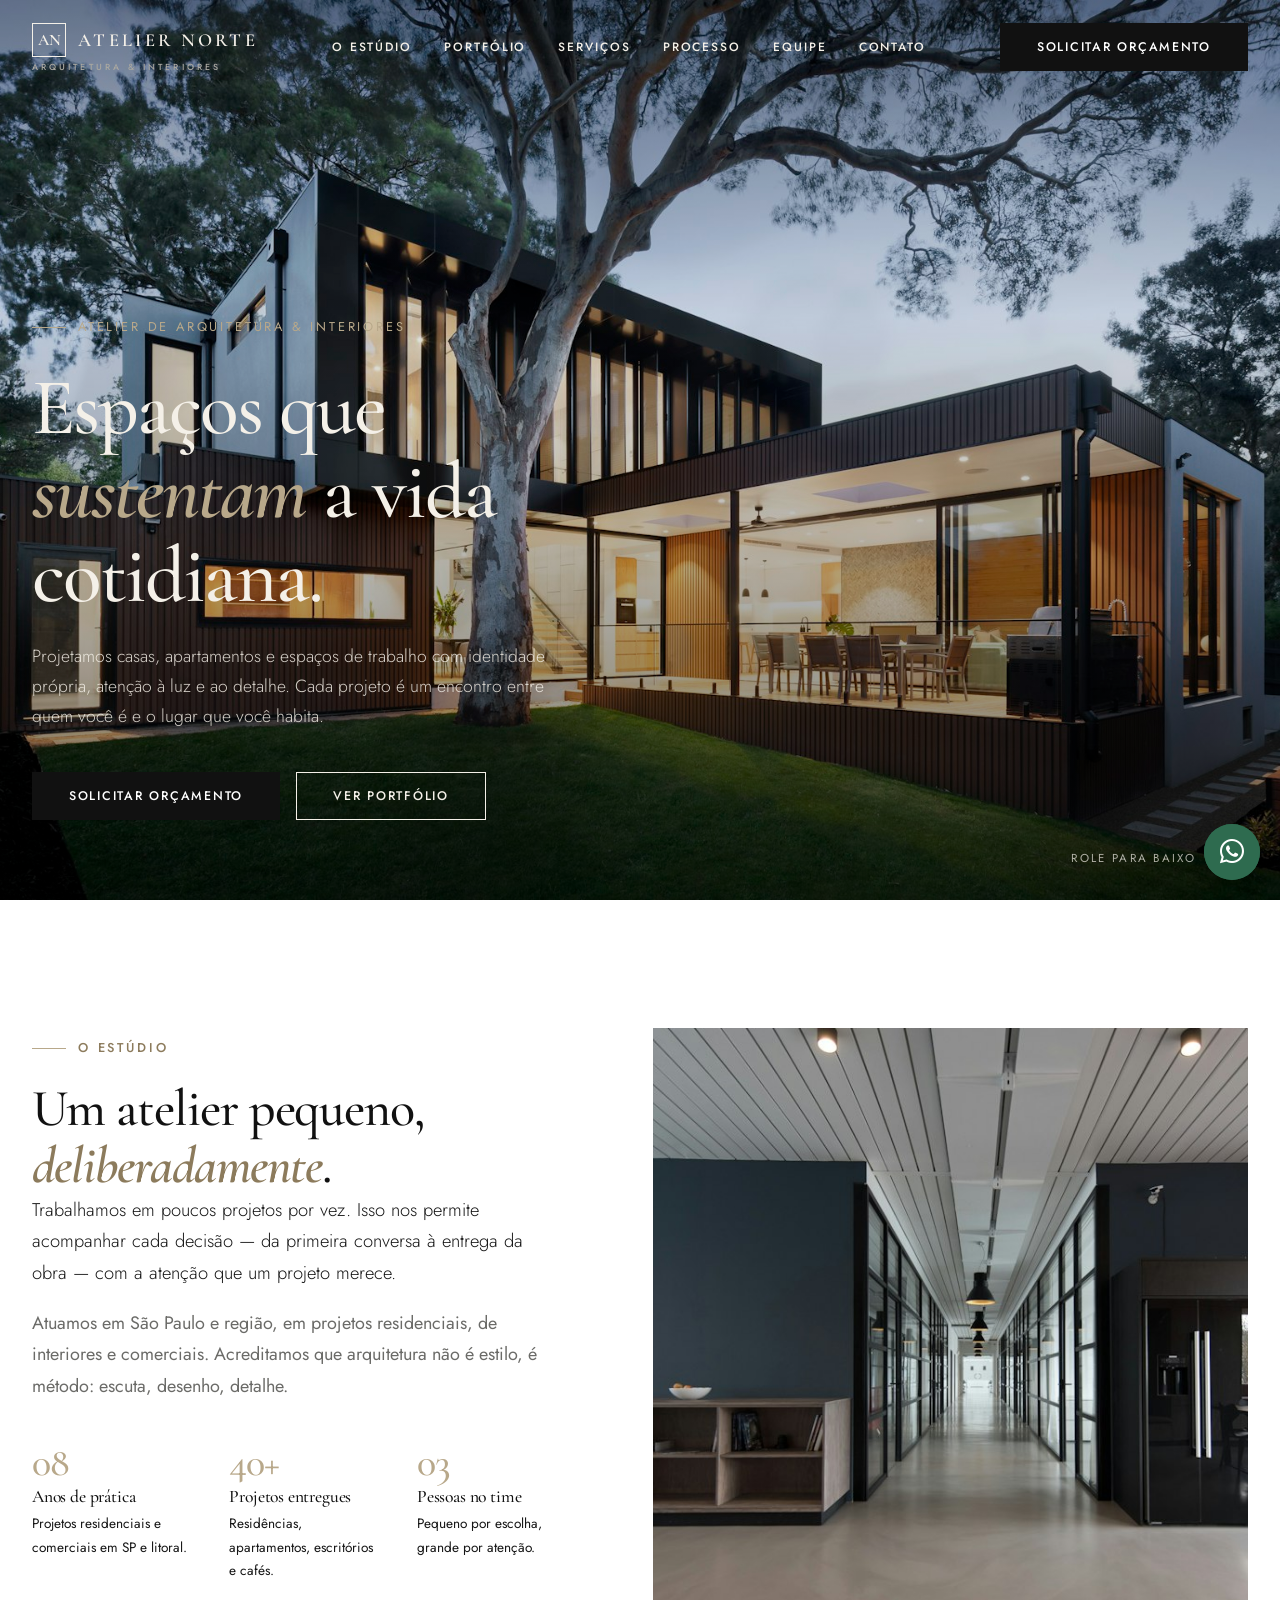
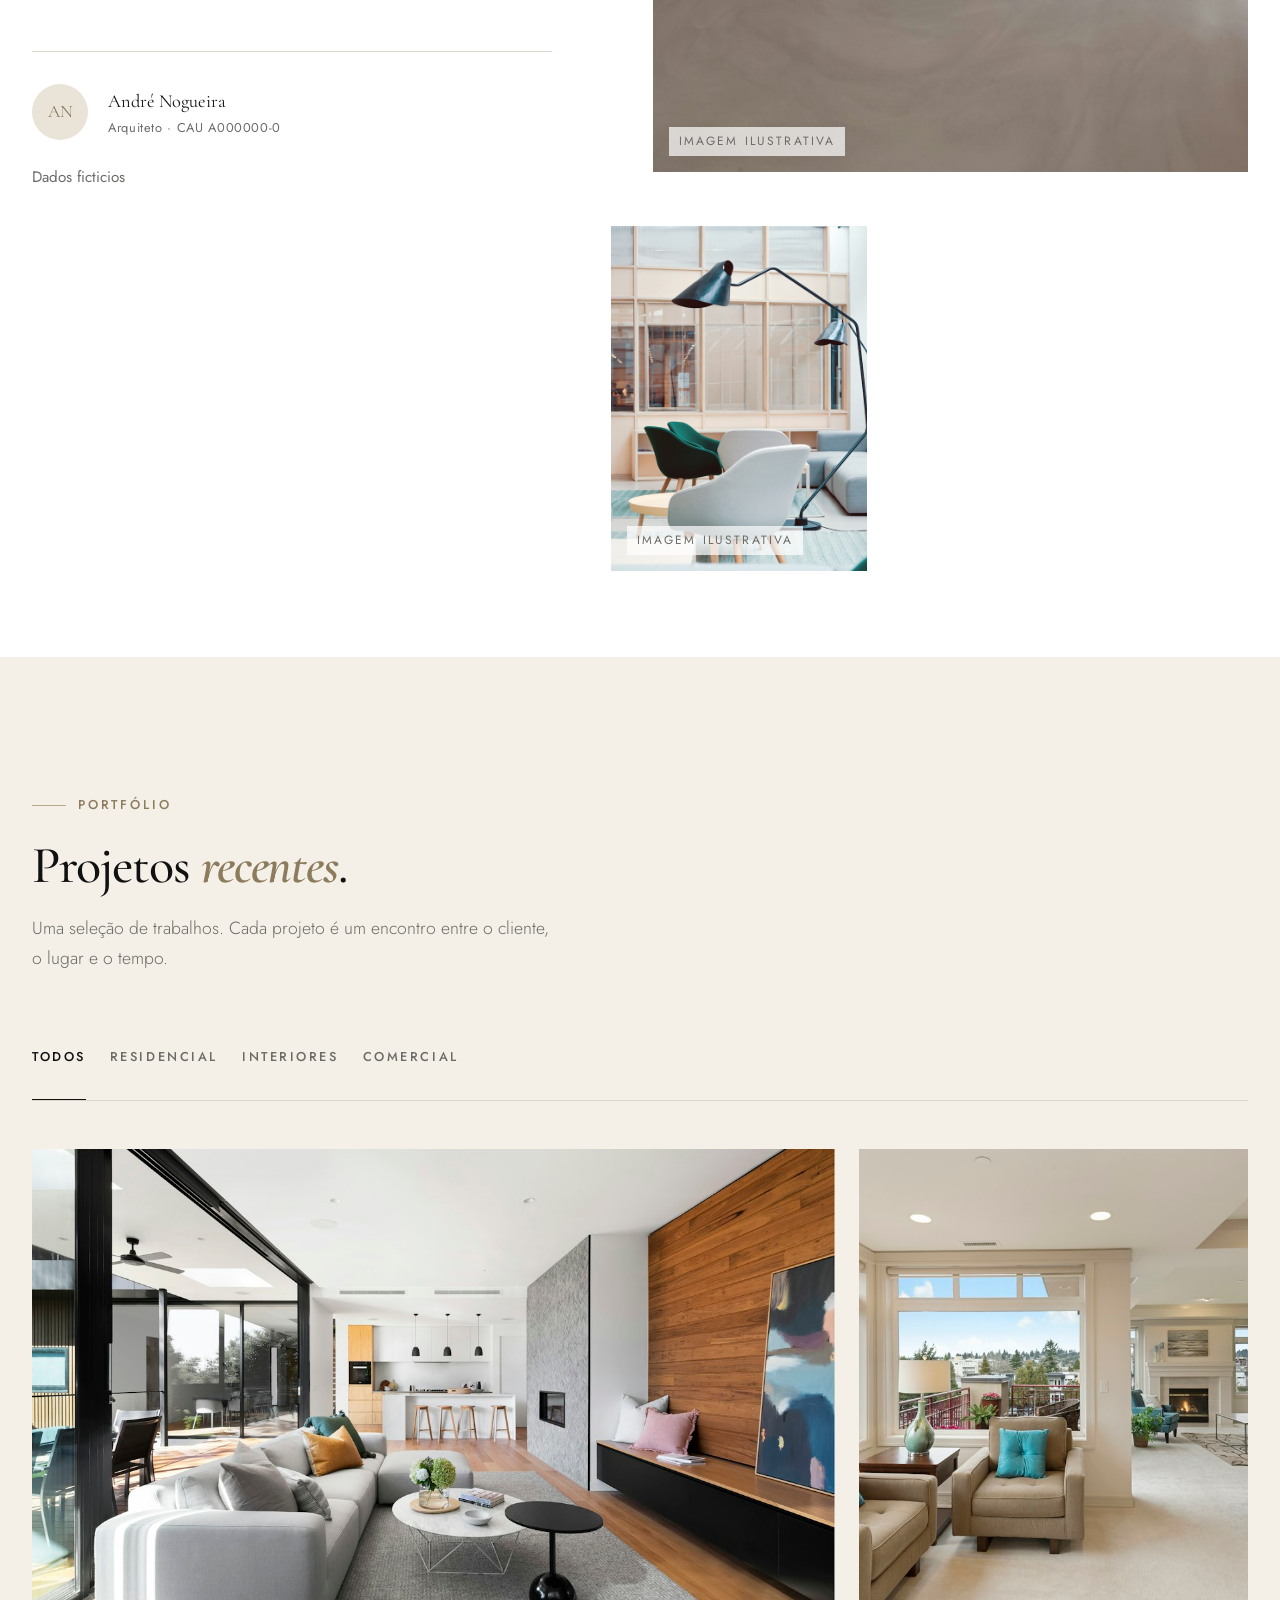
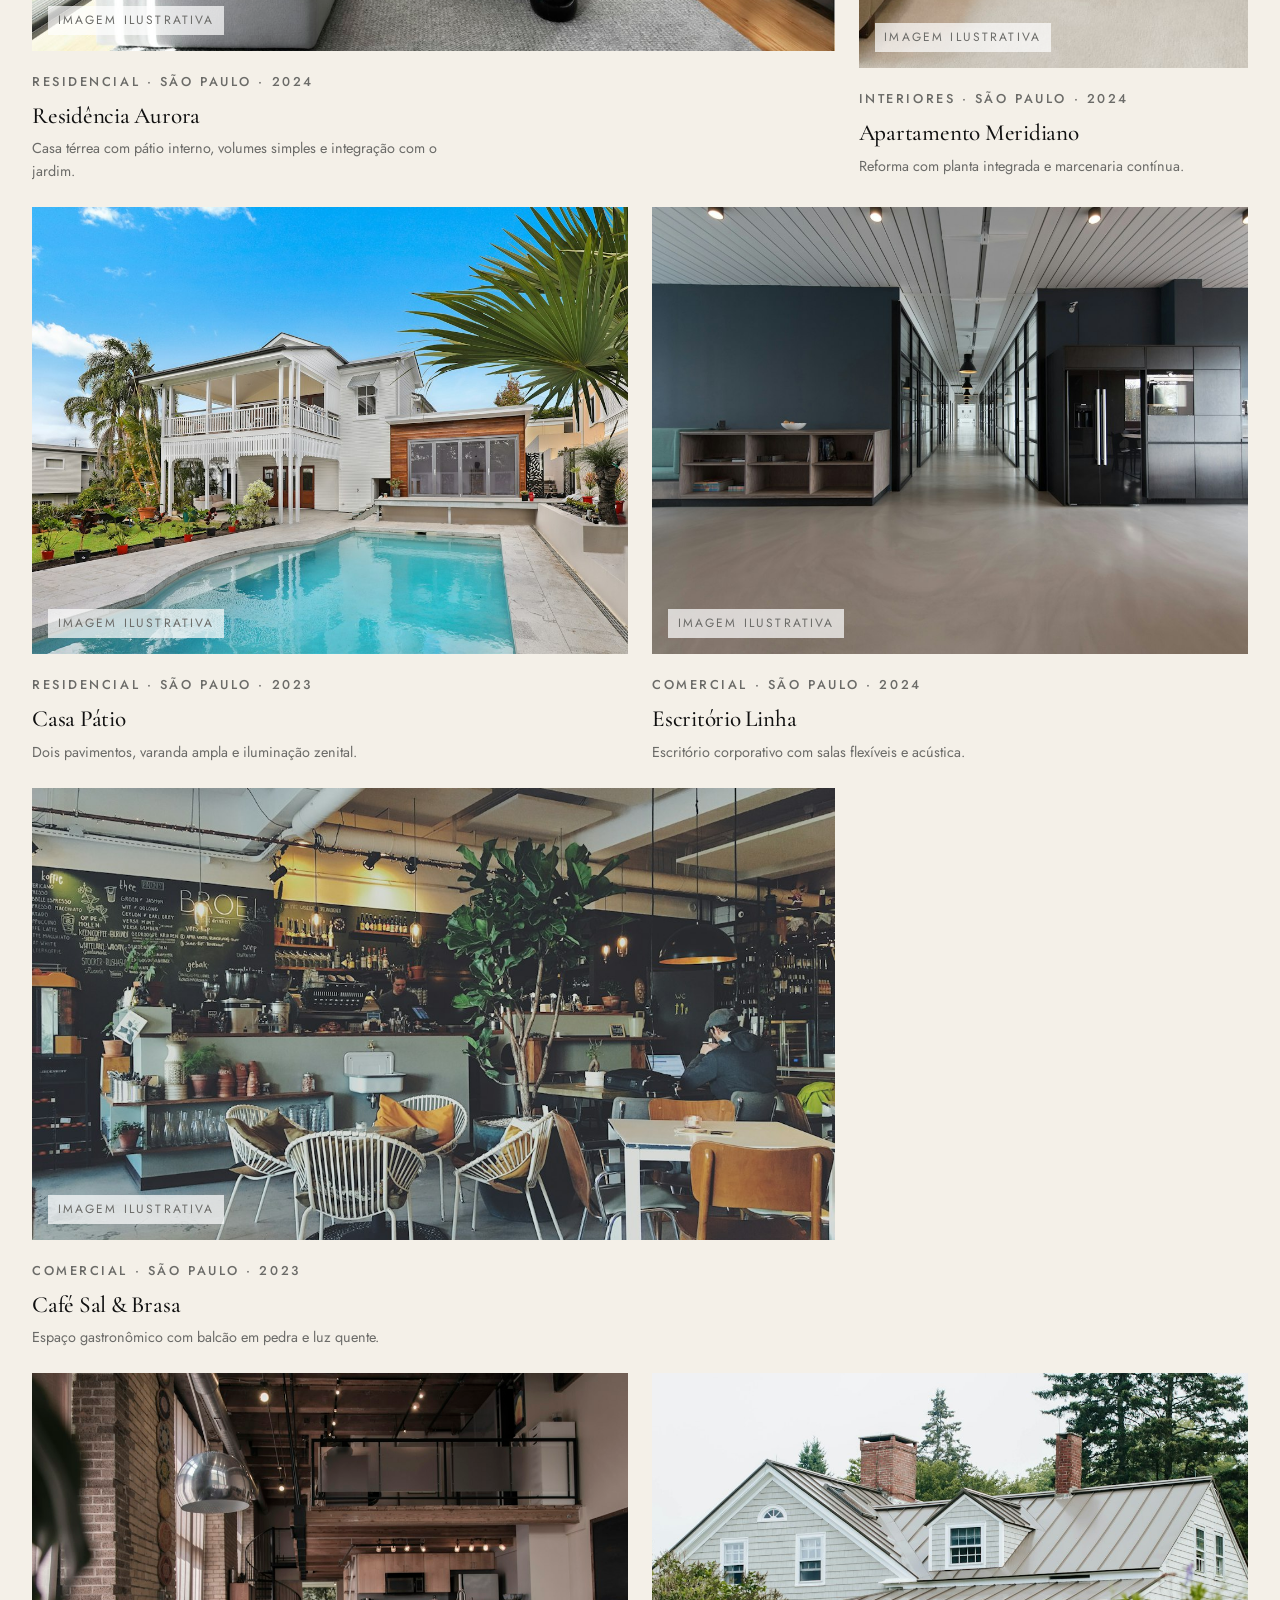
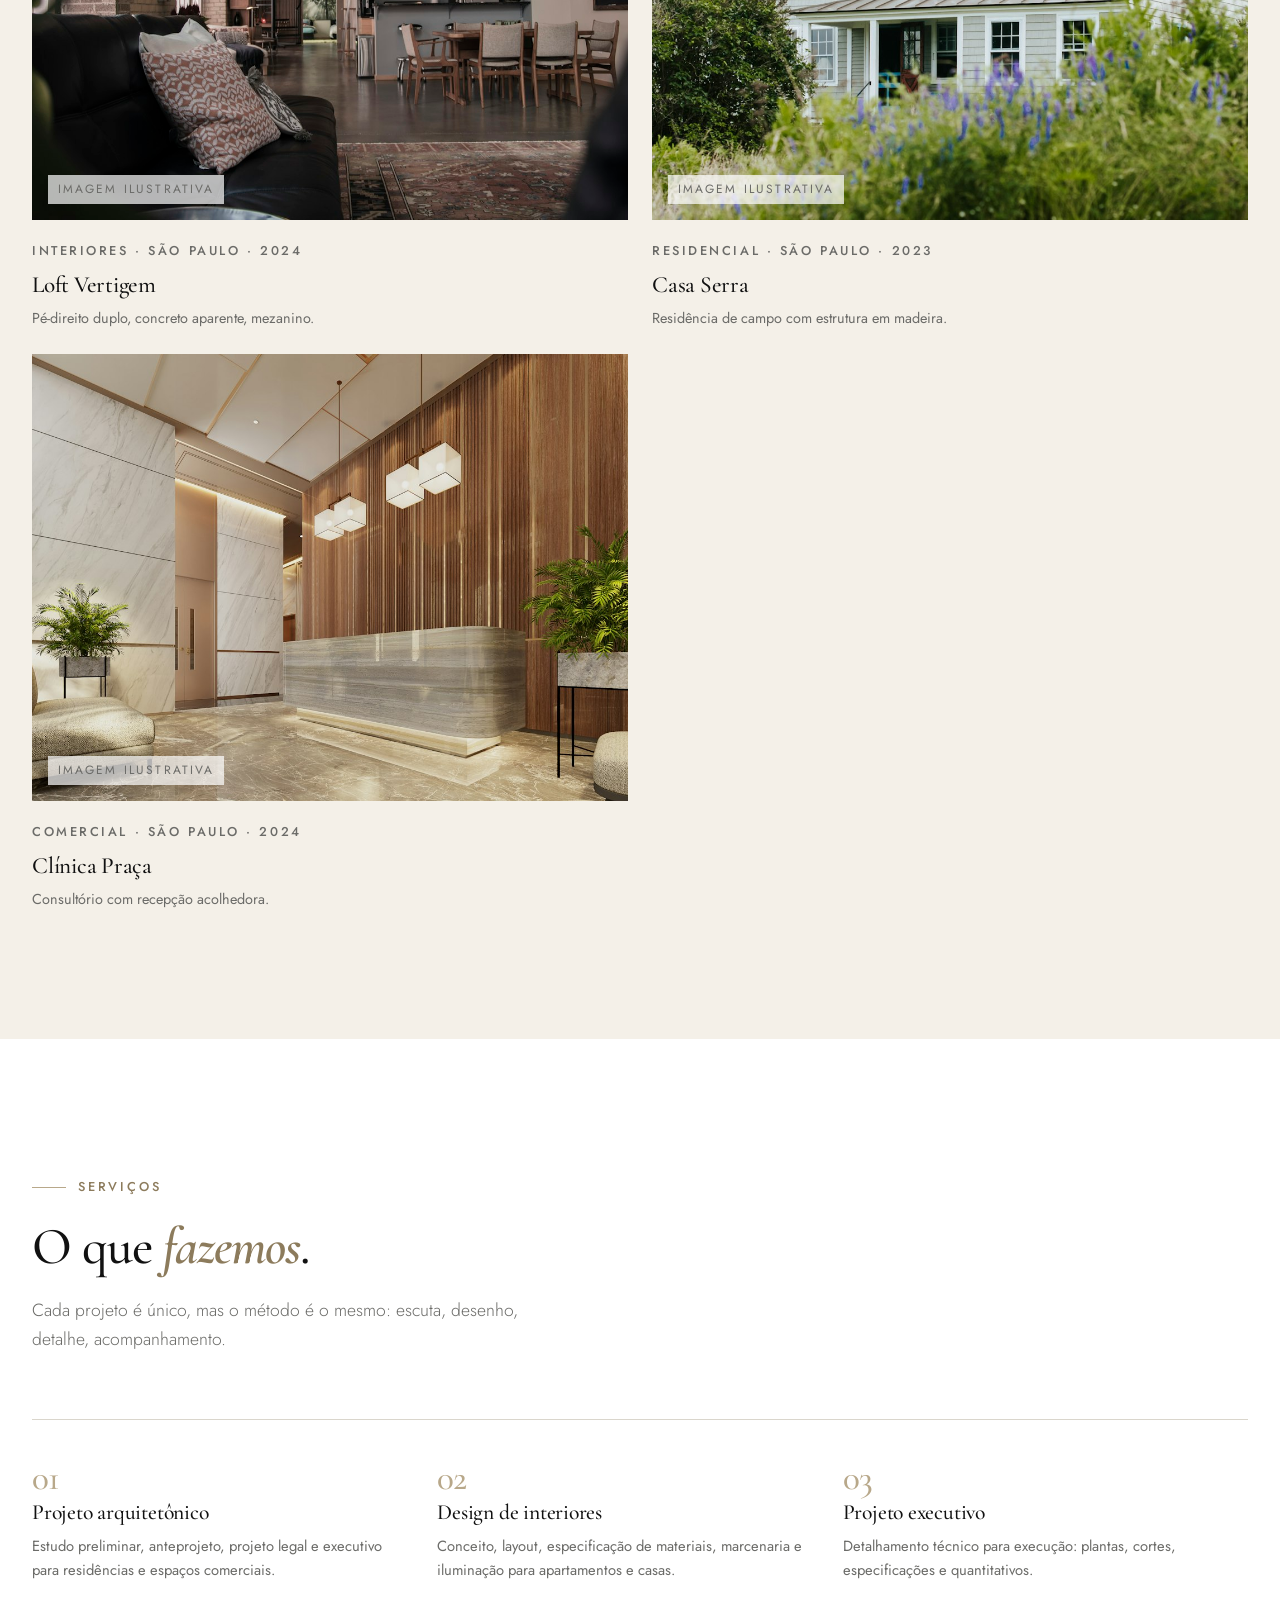
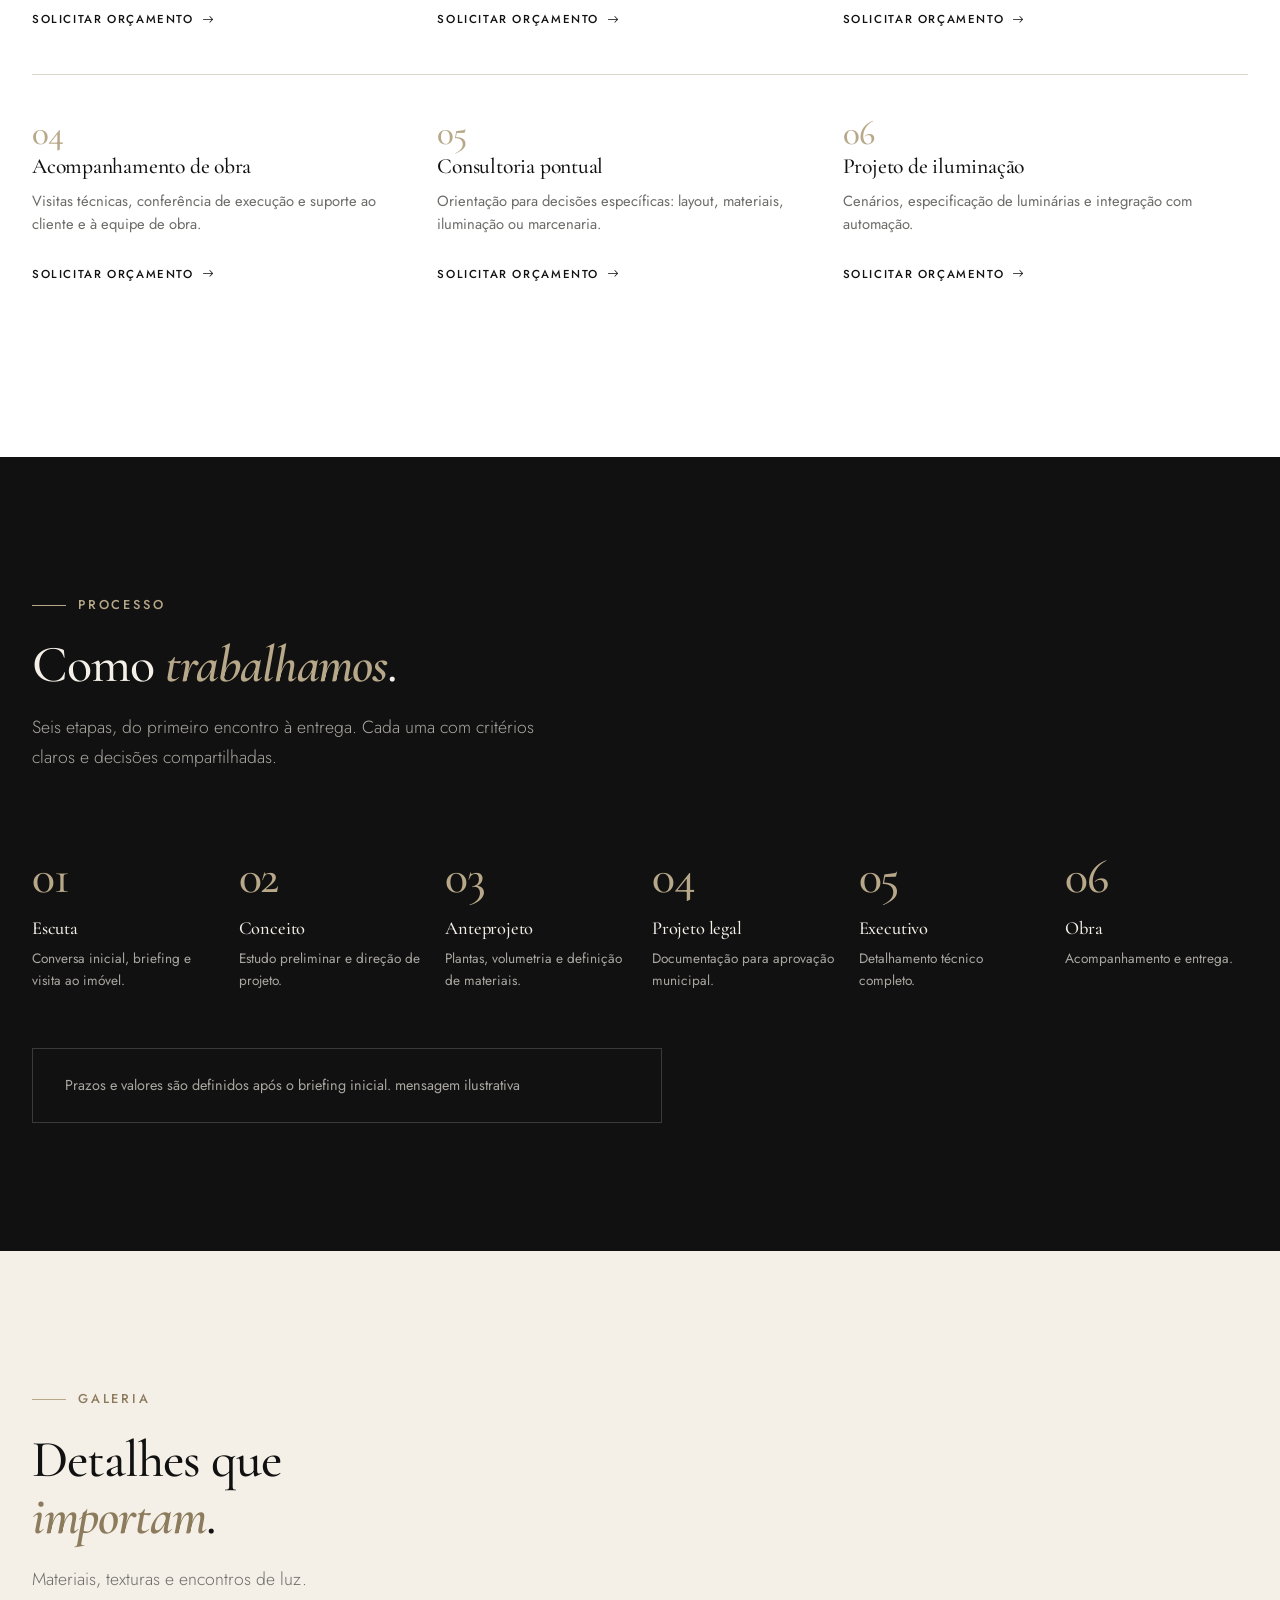
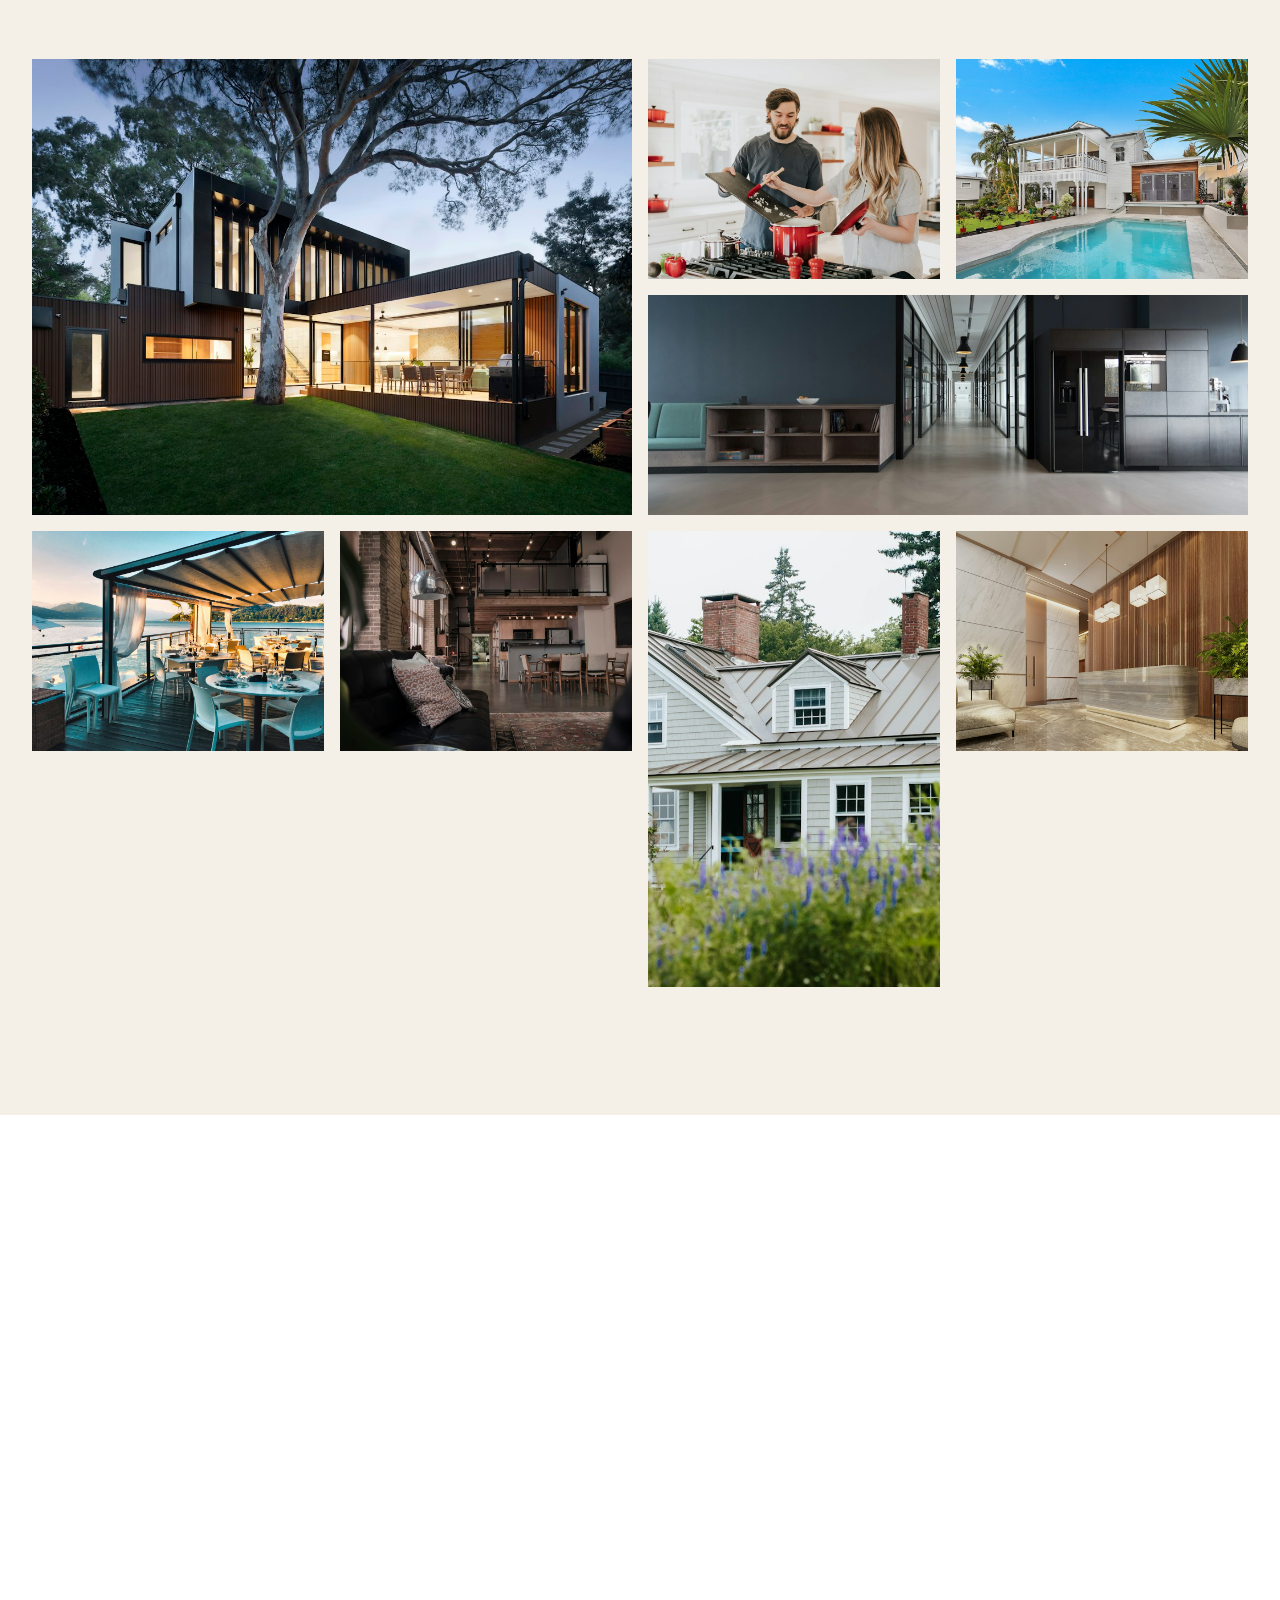
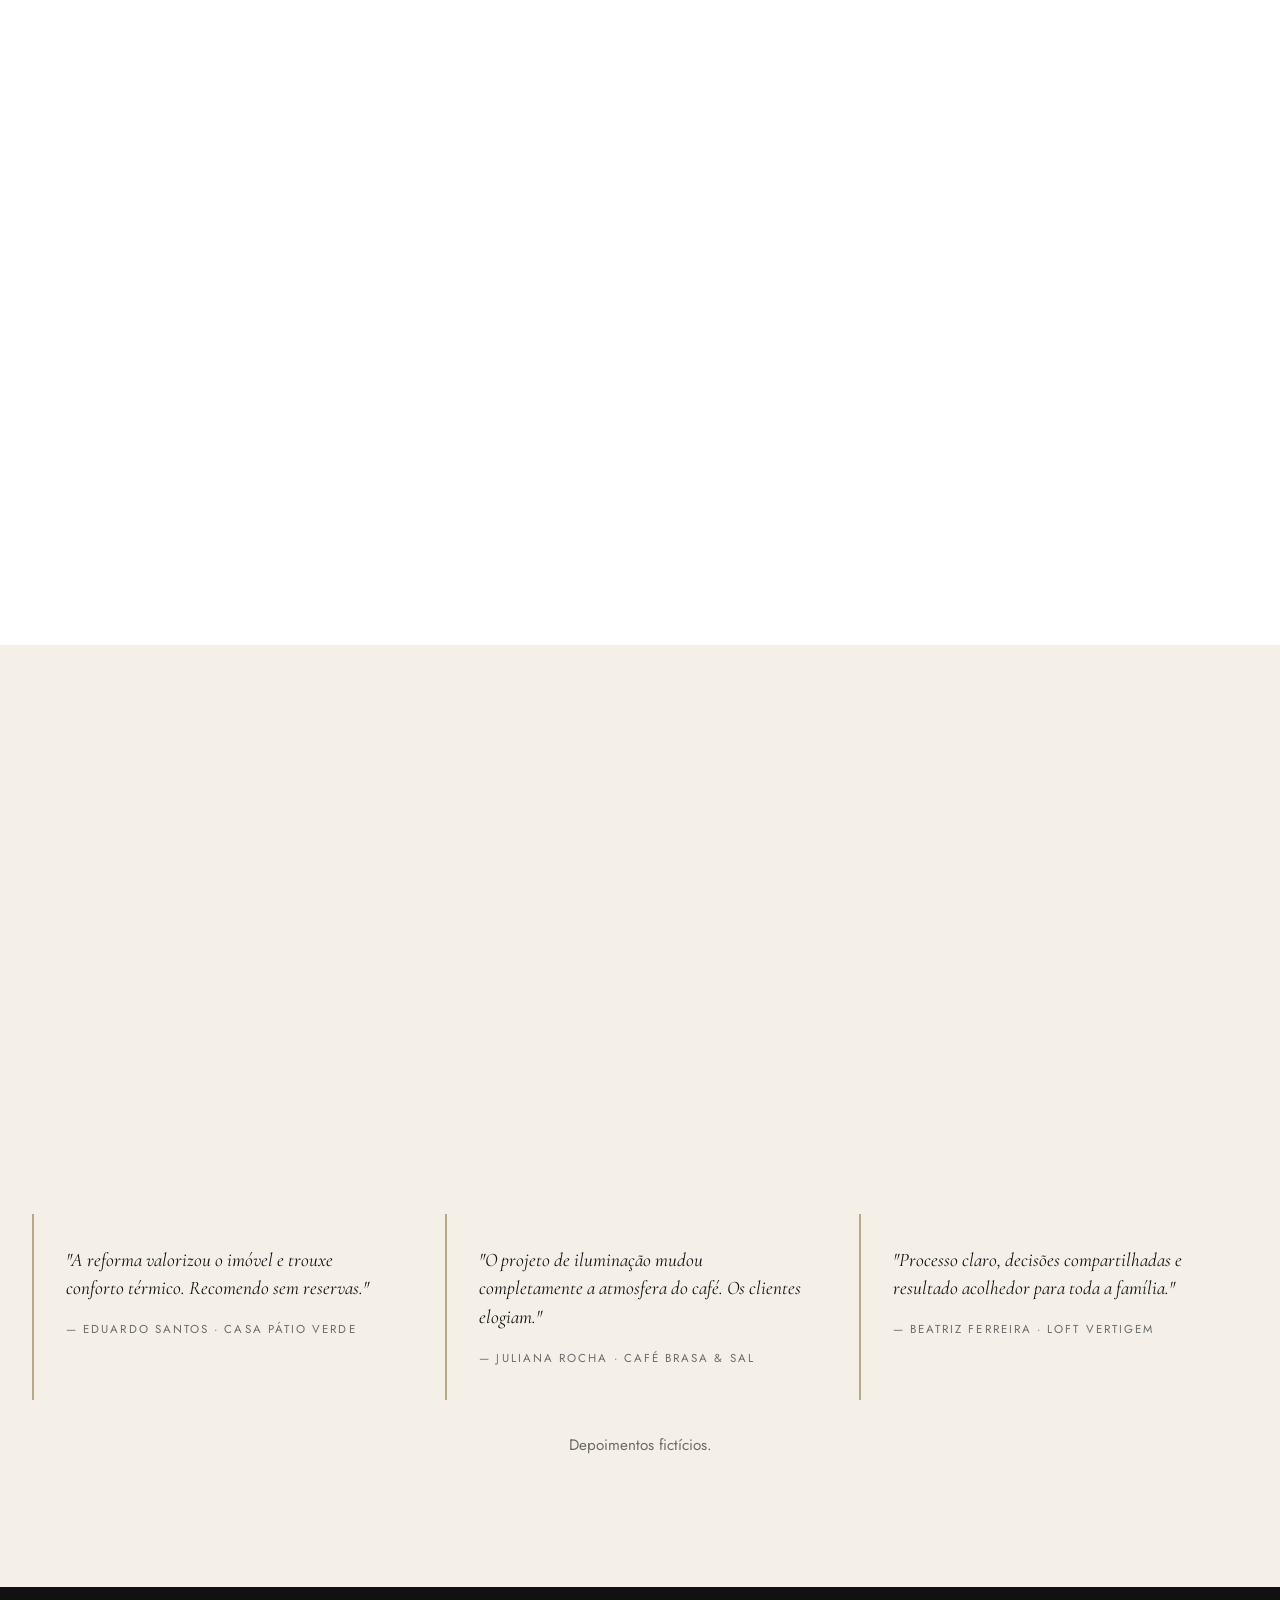
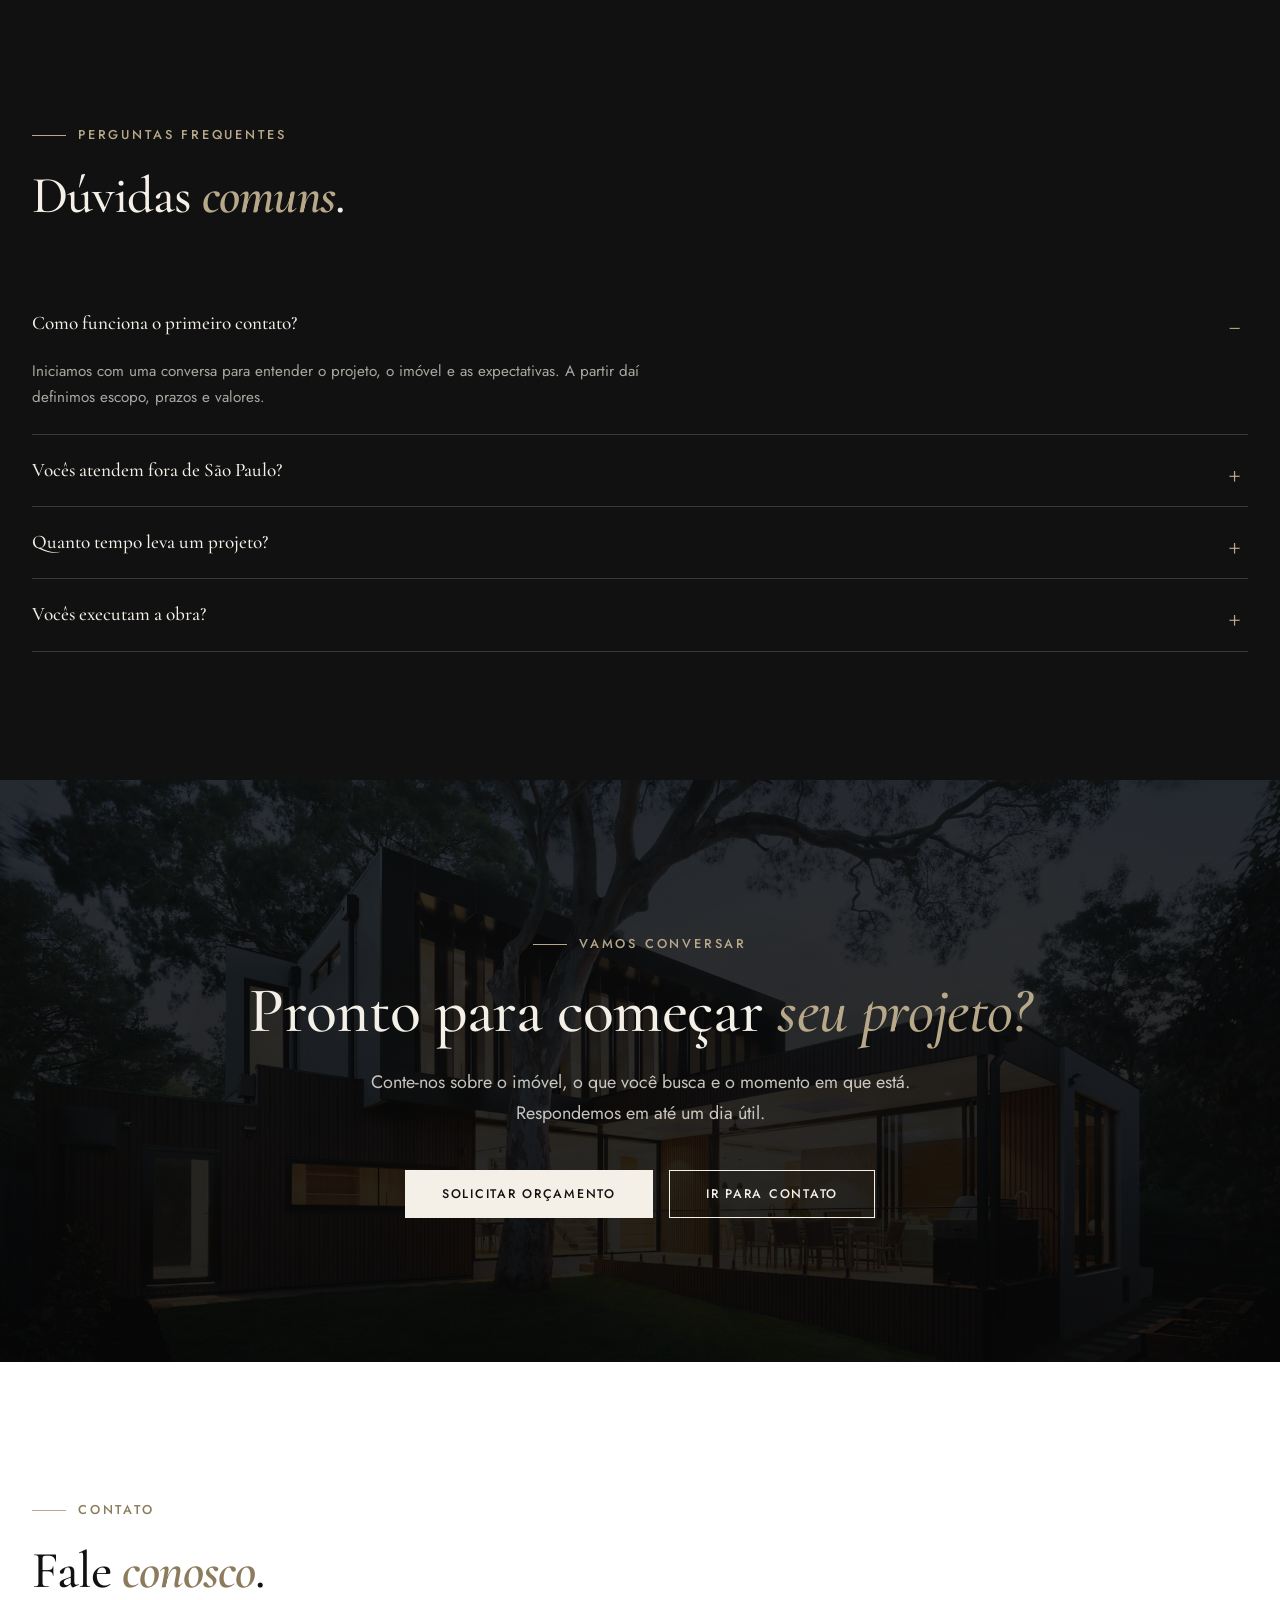
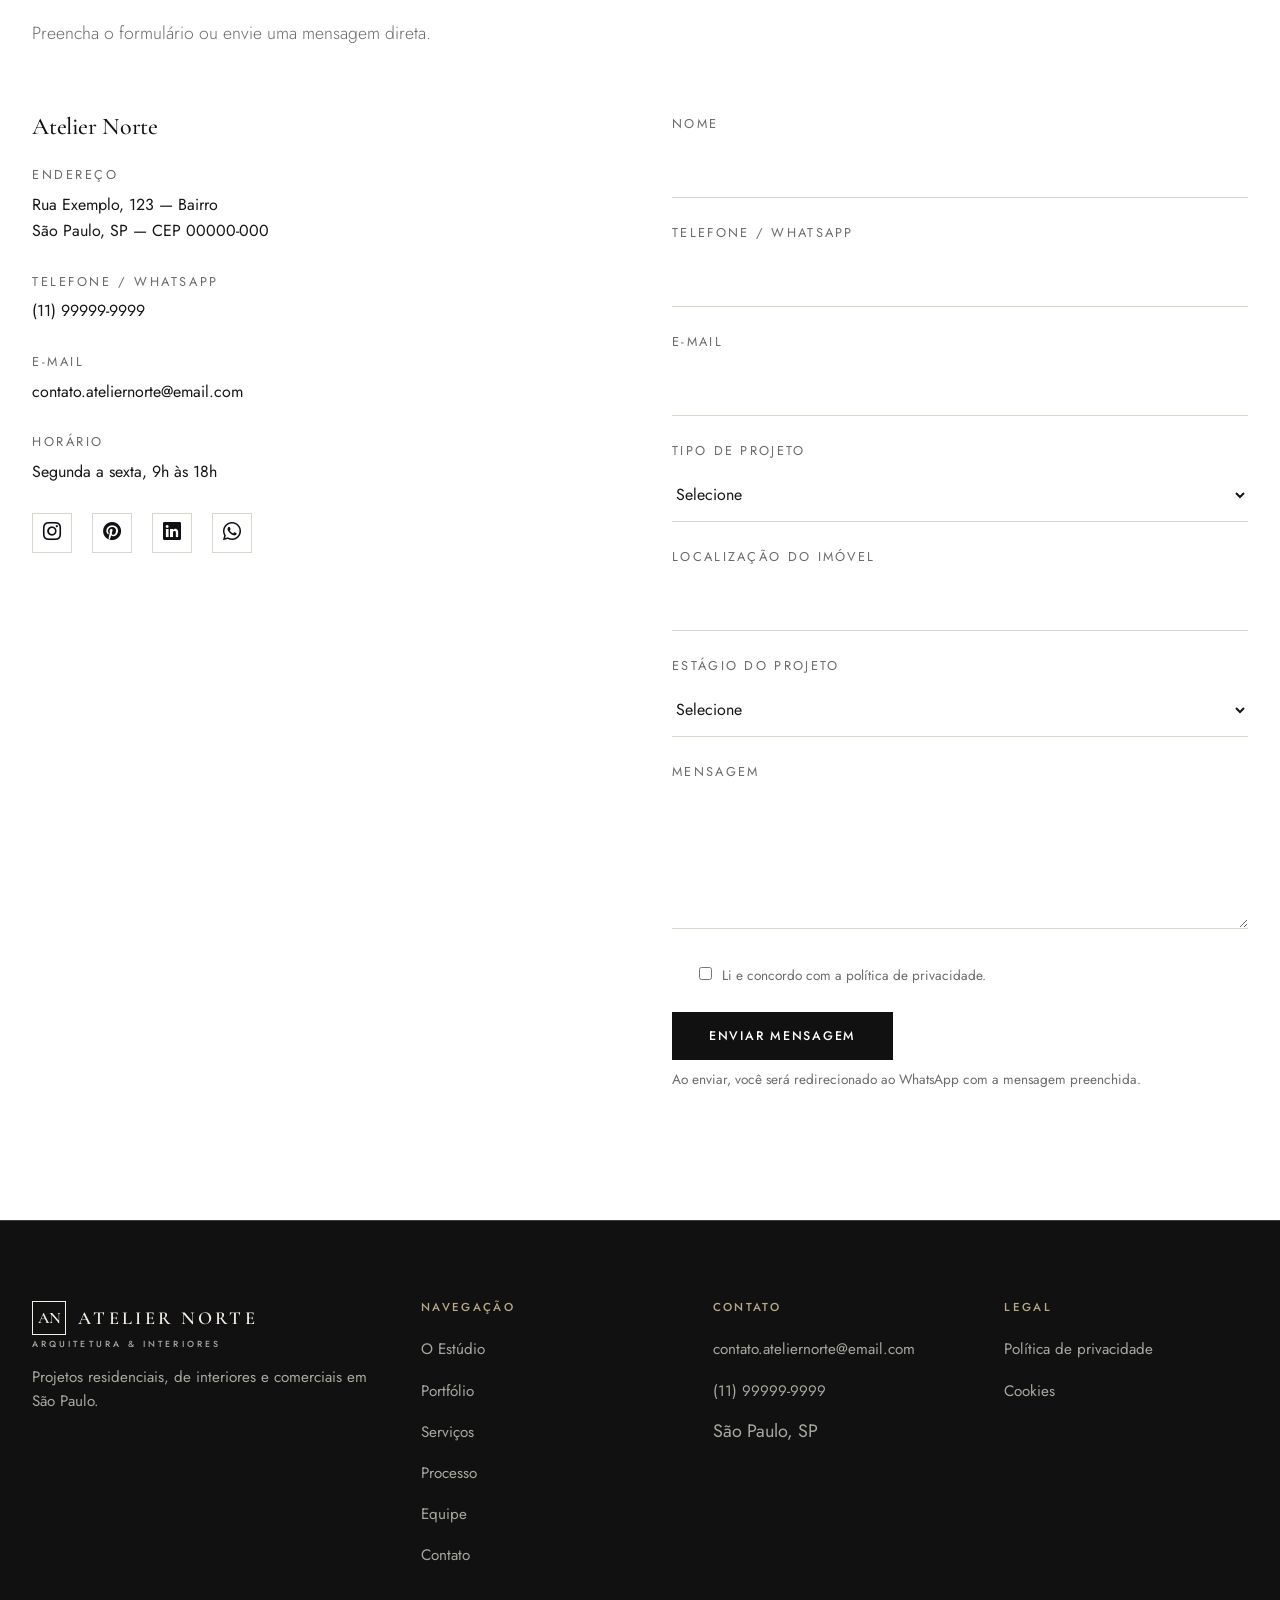
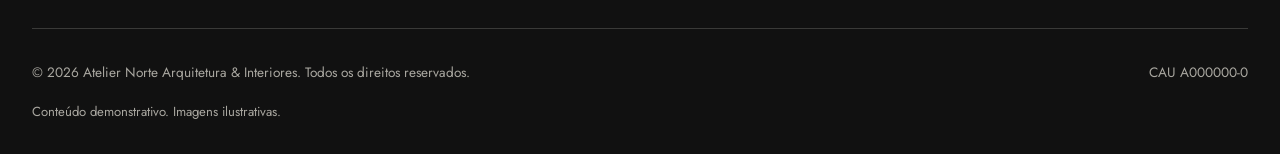
==== commit 95925332: "ajustes de validacao e layout" ====
--- a/index.html
+++ b/index.html
@@ -22,7 +22,7 @@
   <link rel="preconnect" href="https://fonts.gstatic.com" crossorigin>
   <link href="https://fonts.googleapis.com/css2?family=Cormorant+Garamond:ital,wght@0,500;0,600;1,500;1,600&family=Jost:wght@300;400;500&display=swap" rel="stylesheet">
 
-  <link href="https://cdn.jsdelivr.net/npm/bootstrap@5.3.3/dist/css/bootstrap.min.css" rel="stylesheet" integrity="sha384-QWTKZyjpPEjISv5WaRU9OFeRpok6YctnYmDr5pNlyT2bRjXh0JMhjY6hW+ALEwI" crossorigin="anonymous">
+  <link href="https://cdn.jsdelivr.net/npm/bootstrap@5.3.3/dist/css/bootstrap.min.css" rel="stylesheet" integrity="sha384-QWTKZyjpPEjISv5WaRU9OFeRpok6YctnYmDr5pNlyT2bRjXh0JMhjY6hW+ALEwIH" crossorigin="anonymous">
   <link rel="stylesheet" href="https://cdn.jsdelivr.net/npm/bootstrap-icons@1.11.3/font/bootstrap-icons.min.css">
   <link rel="stylesheet" href="css/style.css">
 </head>
@@ -569,7 +569,7 @@
           <a href="https://www.instagram.com/" aria-label="Instagram"><i class="bi bi-instagram"></i></a>
           <a href="https://www.pinterest.com/" aria-label="Pinterest"><i class="bi bi-pinterest"></i></a>
           <a href="https://www.linkedin.com/" aria-label="LinkedIn"><i class="bi bi-linkedin"></i></a>
-          <a href="https://www.whatsapp.com/" aria-label="WhatsApp"><i class="bi bi-whatsapp"></i></a>
+          <a href="https://wa.me/5511999999999" aria-label="WhatsApp"><i class="bi bi-whatsapp"></i></a>
         </div>
         <div class="contact-map-wrap" style="margin-top:2rem;">
           <iframe class="contact-map" src="https://www.google.com/maps?q=S%C3%A3o+Paulo&output=embed" title="Mapa São Paulo" loading="lazy" referrerpolicy="no-referrer-when-downgrade"></iframe>
@@ -580,14 +580,17 @@
         <div class="form-field">
           <label for="nome">Nome</label>
           <input type="text" id="nome" name="nome" required autocomplete="name">
+          <p class="field-error" id="nome-error" role="alert"></p>
         </div>
         <div class="form-field">
           <label for="telefone">Telefone / WhatsApp</label>
           <input type="tel" id="telefone" name="telefone" required autocomplete="tel" inputmode="tel">
+          <p class="field-error" id="telefone-error" role="alert"></p>
         </div>
         <div class="form-field">
           <label for="email">E-mail</label>
-          <input type="email" id="email" name="email" autocomplete="email">
+          <input type="email" id="email" name="email" required autocomplete="email">
+          <p class="field-error" id="email-error" role="alert"></p>
         </div>
         <div class="form-field">
           <label for="tipo">Tipo de projeto</label>
@@ -598,6 +601,7 @@
             <option>Comercial</option>
             <option>Consultoria</option>
           </select>
+          <p class="field-error" id="tipo-error" role="alert"></p>
         </div>
         <div class="form-field">
           <label for="localizacao">Localização do imóvel</label>
@@ -620,6 +624,7 @@
         <div class="form-check">
           <input type="checkbox" id="consentimento" name="consentimento" required>
           <label for="consentimento">Li e concordo com a <a href="privacidade.html">política de privacidade</a>.</label>
+          <p class="field-error" id="consentimento-error" role="alert"></p>
         </div>
         <button type="submit" class="btn-brand">Enviar mensagem</button>
         <p class="form-note">Ao enviar, você será redirecionado ao WhatsApp com a mensagem preenchida.</p>
--- a/css/style.css
+++ b/css/style.css
@@ -10,6 +10,7 @@
   --color-secondary:      #6B6B68;
   --color-accent:         #B8A88A;
   --color-accent-dark:    #8C7B5C;
+  --color-error:          #dc2626;
   --color-bg:             #FFFFFF;
   --color-surface:        #F4F0E8;
   --color-surface-alt:    #EAE4D8;
@@ -458,8 +459,8 @@
   100% { transform: scaleX(0); transform-origin: right; }
 }
 @media (max-width: 767.98px) {
-  .hero { min-height: 85vh; }
-  .hero-content { padding: 0 1.25rem 3.5rem; }
+  .hero { min-height: 85vh; align-items: flex-start; }
+  .hero-content { padding: calc(var(--header-h) + 1rem) 1.25rem 3.5rem; }
   .hero-actions { flex-direction: column; }
   .hero-actions .btn-brand, .hero-actions .btn-outline-brand { width: 100%; }
   .hero-scroll { display: none; }
@@ -913,6 +914,19 @@
   margin: 0;
 }
 .contact-form .form-note { font-size: .85rem; color: var(--color-muted); margin-top: .5rem; }
+.contact-form input[aria-invalid="true"],
+.contact-form select[aria-invalid="true"],
+.contact-form textarea[aria-invalid="true"] { border-bottom-color: var(--color-error); }
+.contact-form input[aria-invalid="true"]:focus,
+.contact-form select[aria-invalid="true"]:focus,
+.contact-form textarea[aria-invalid="true"]:focus { border-bottom-color: var(--color-error); }
+.field-error {
+  color: var(--color-error);
+  font-size: 0.8rem;
+  margin-top: 0.25rem;
+  display: none;
+}
+.field-error.visible { display: block; }
 .contact-map {
   width: 100%;
   min-height: 320px;
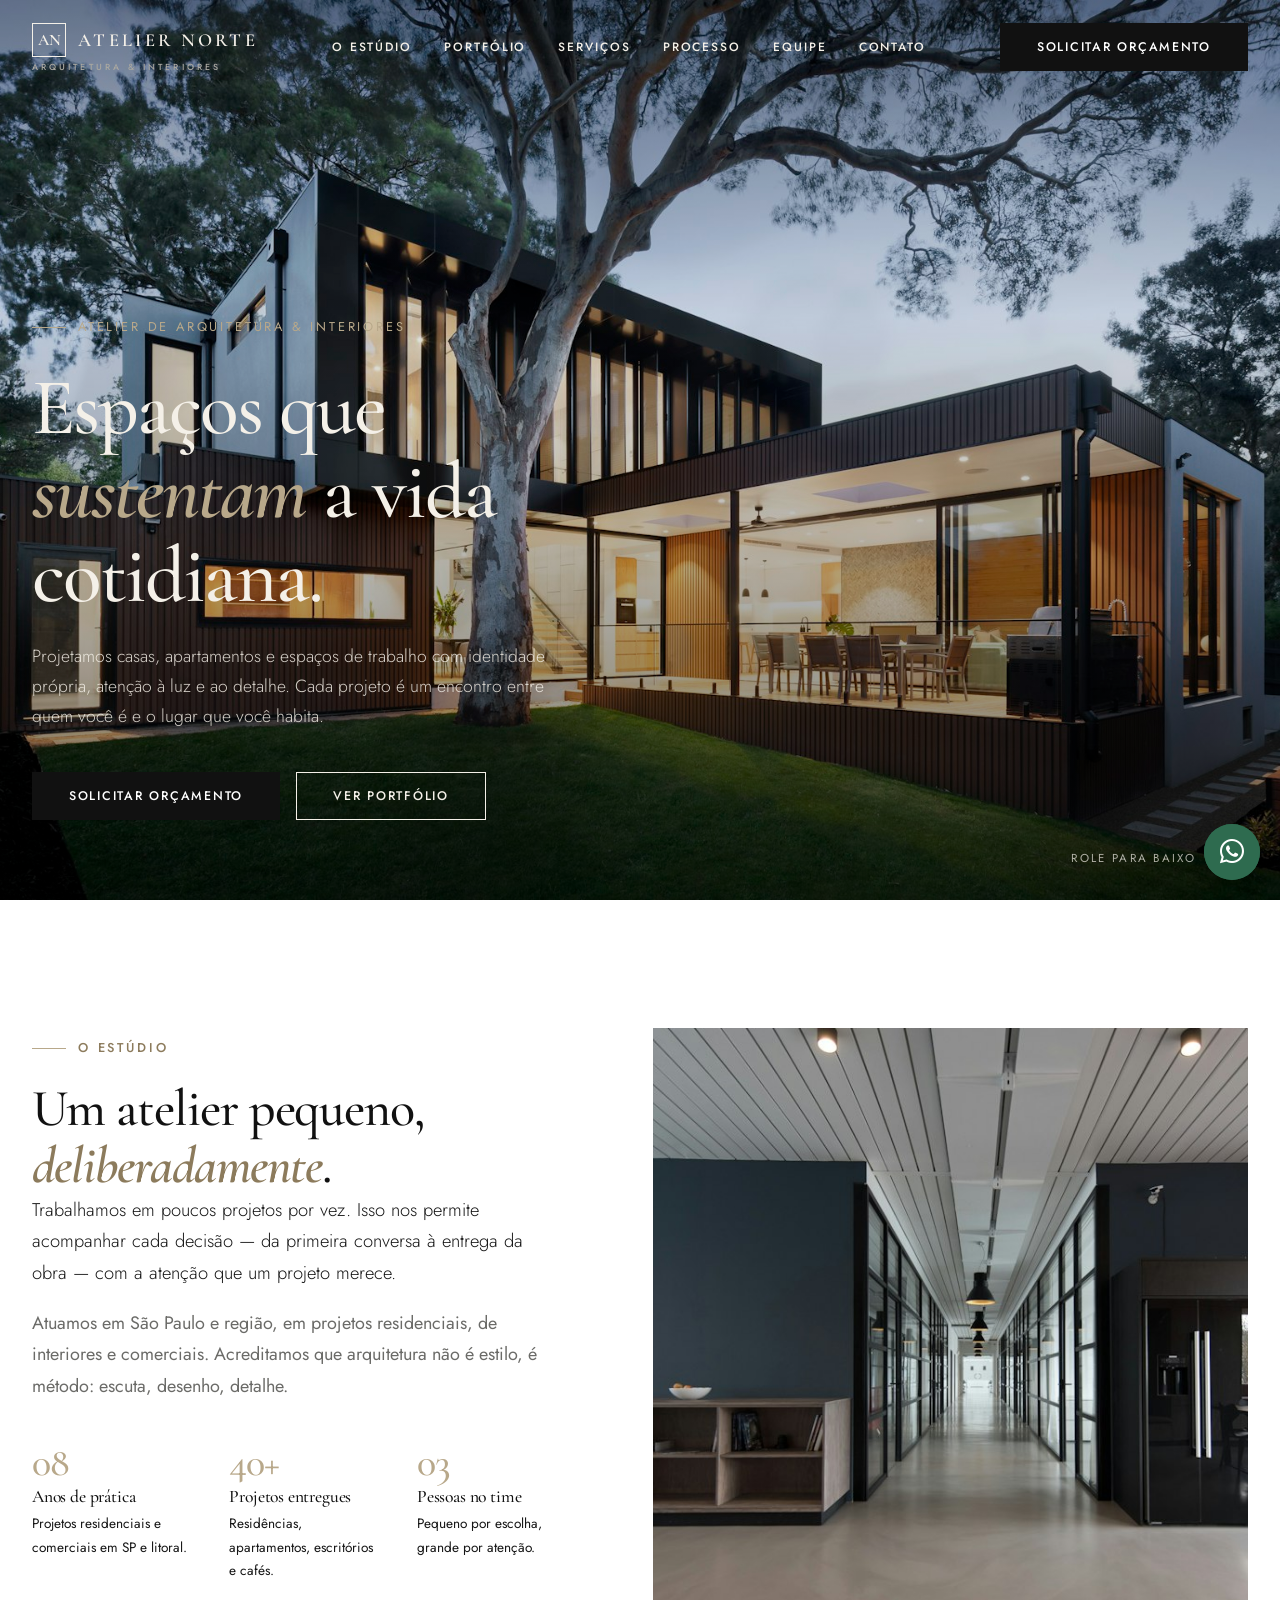
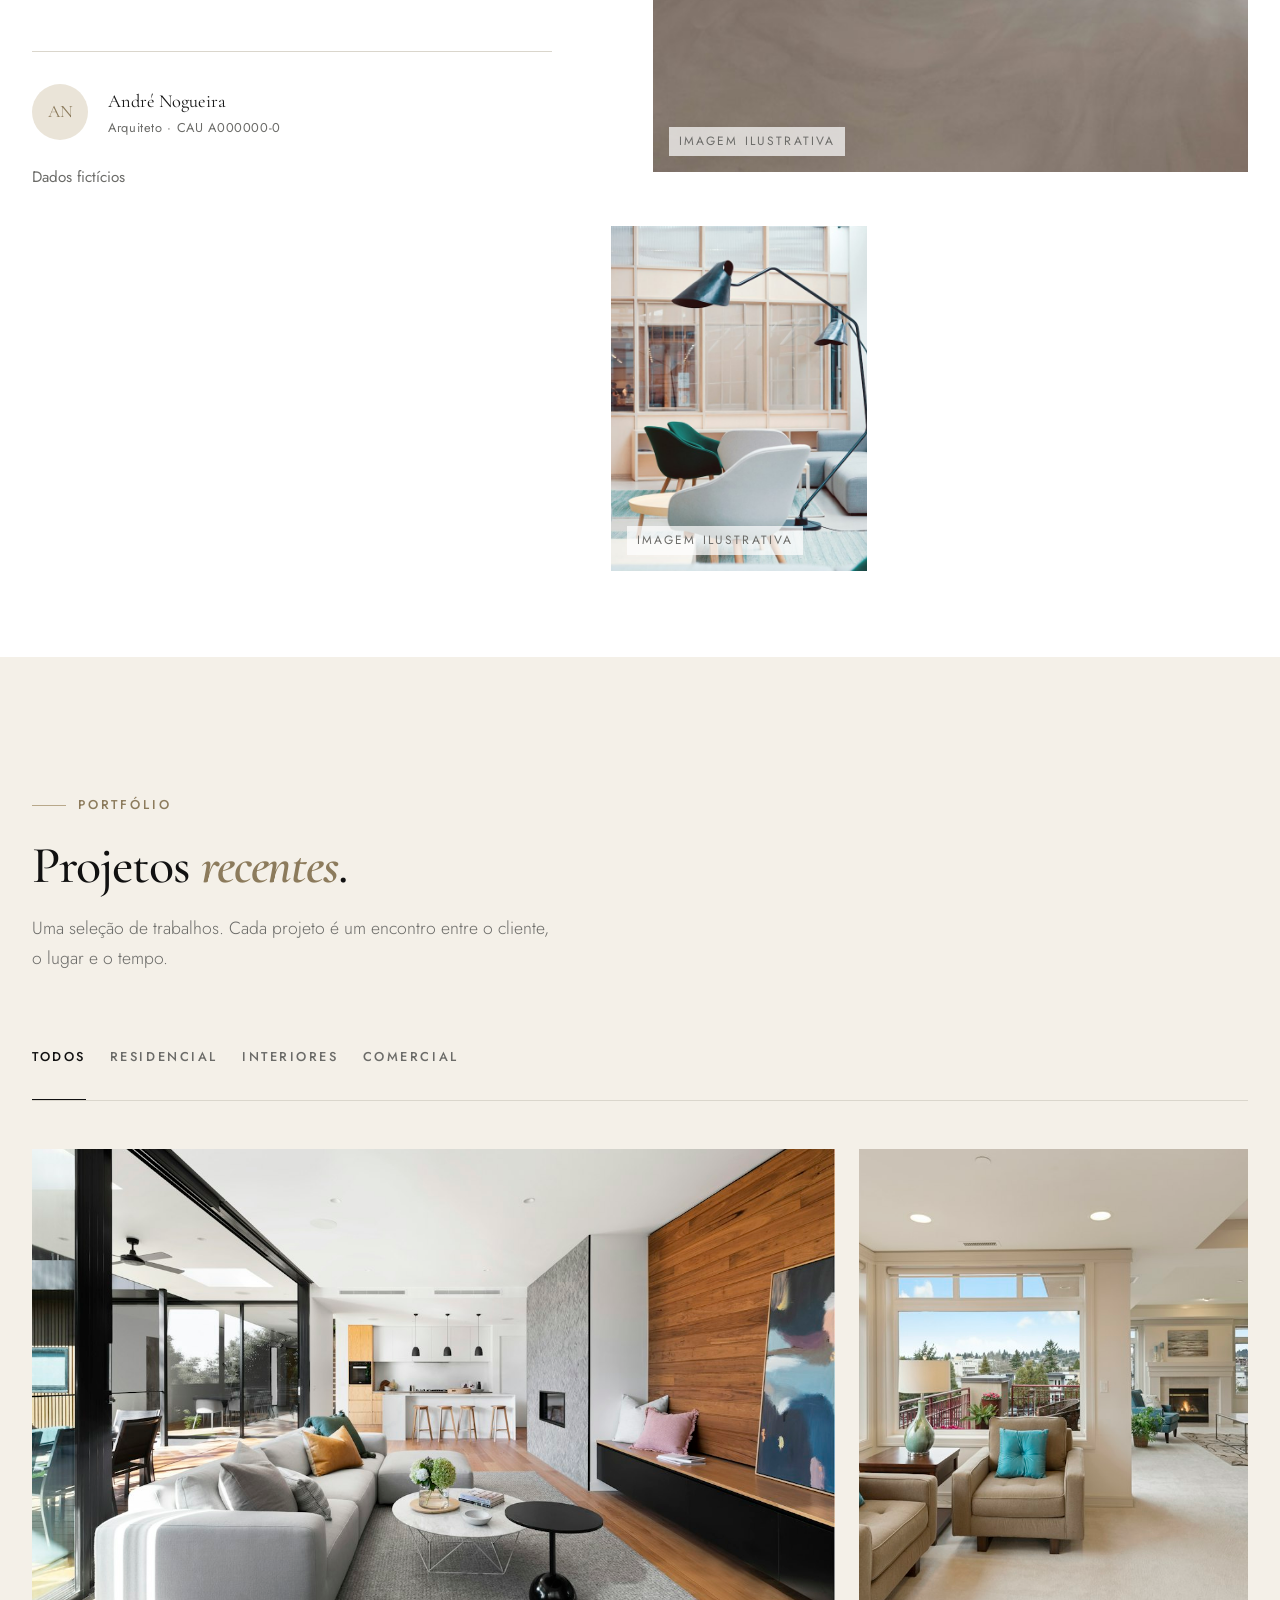
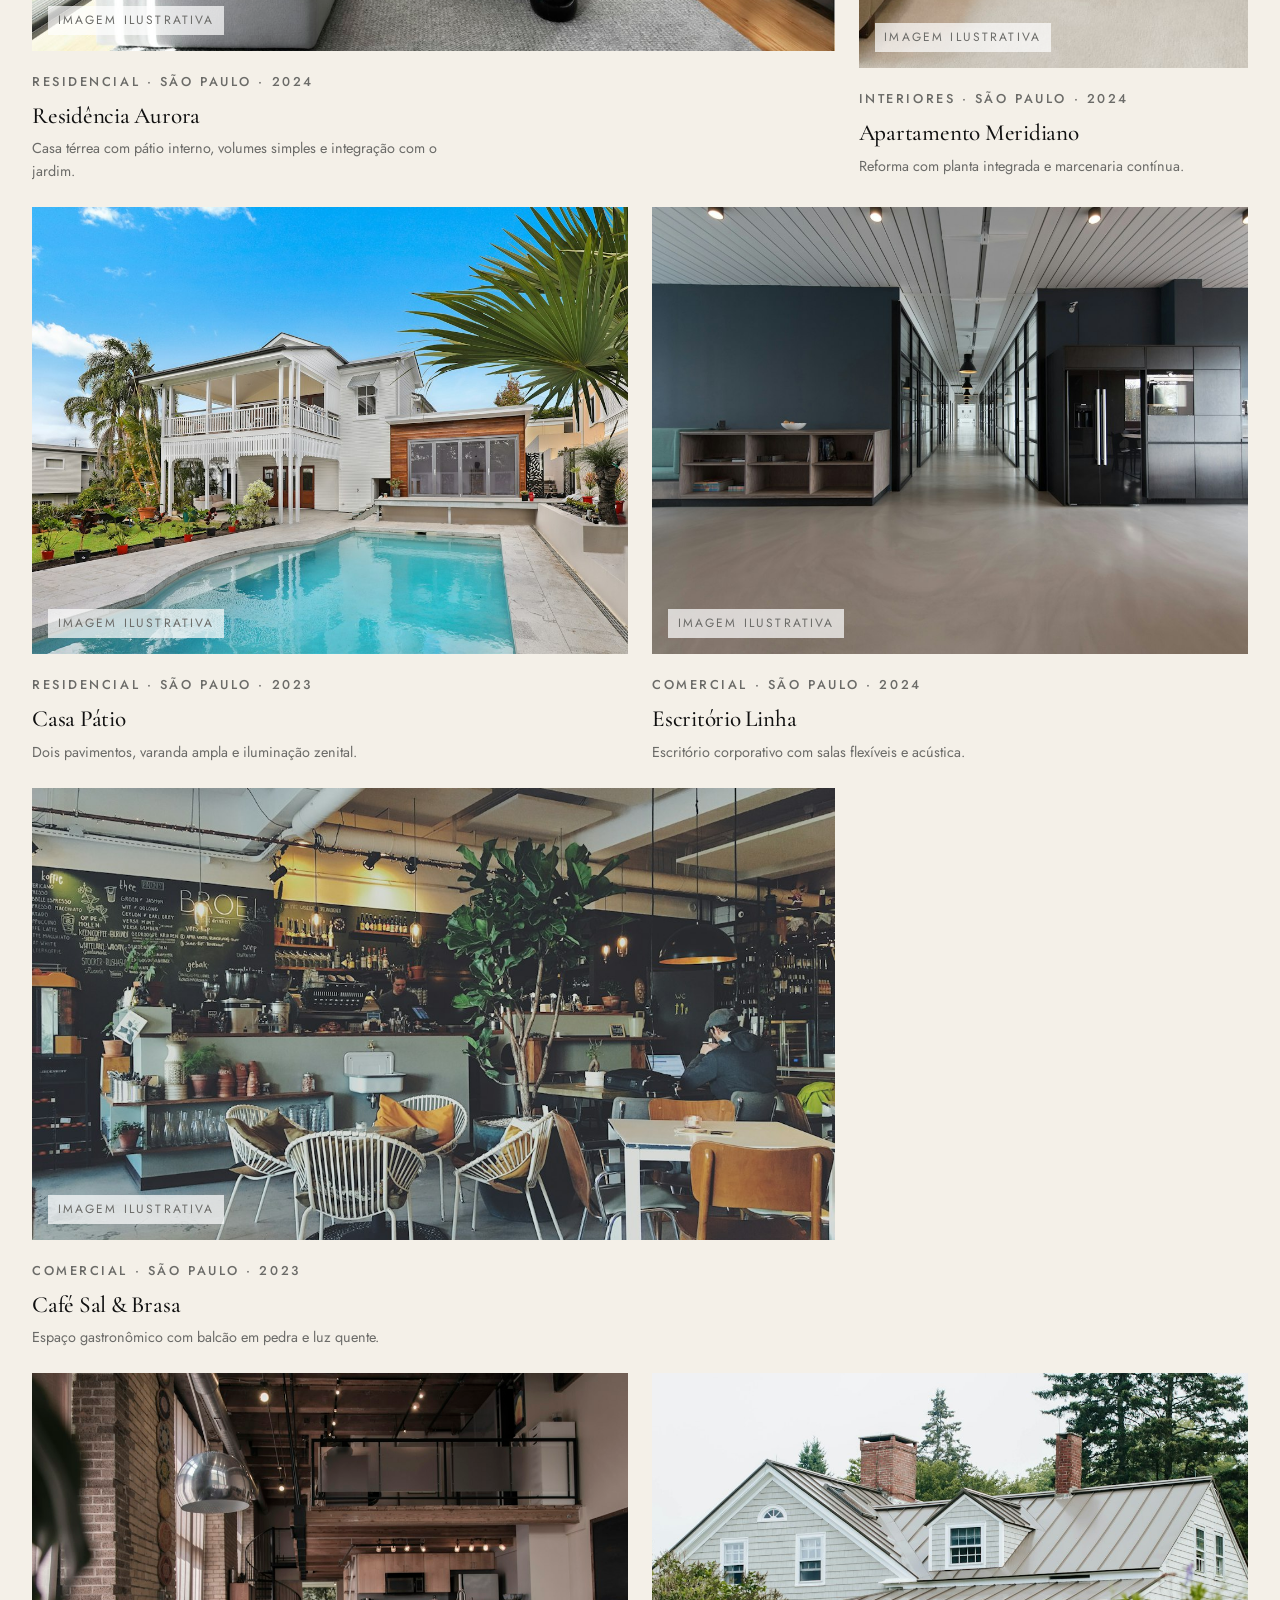
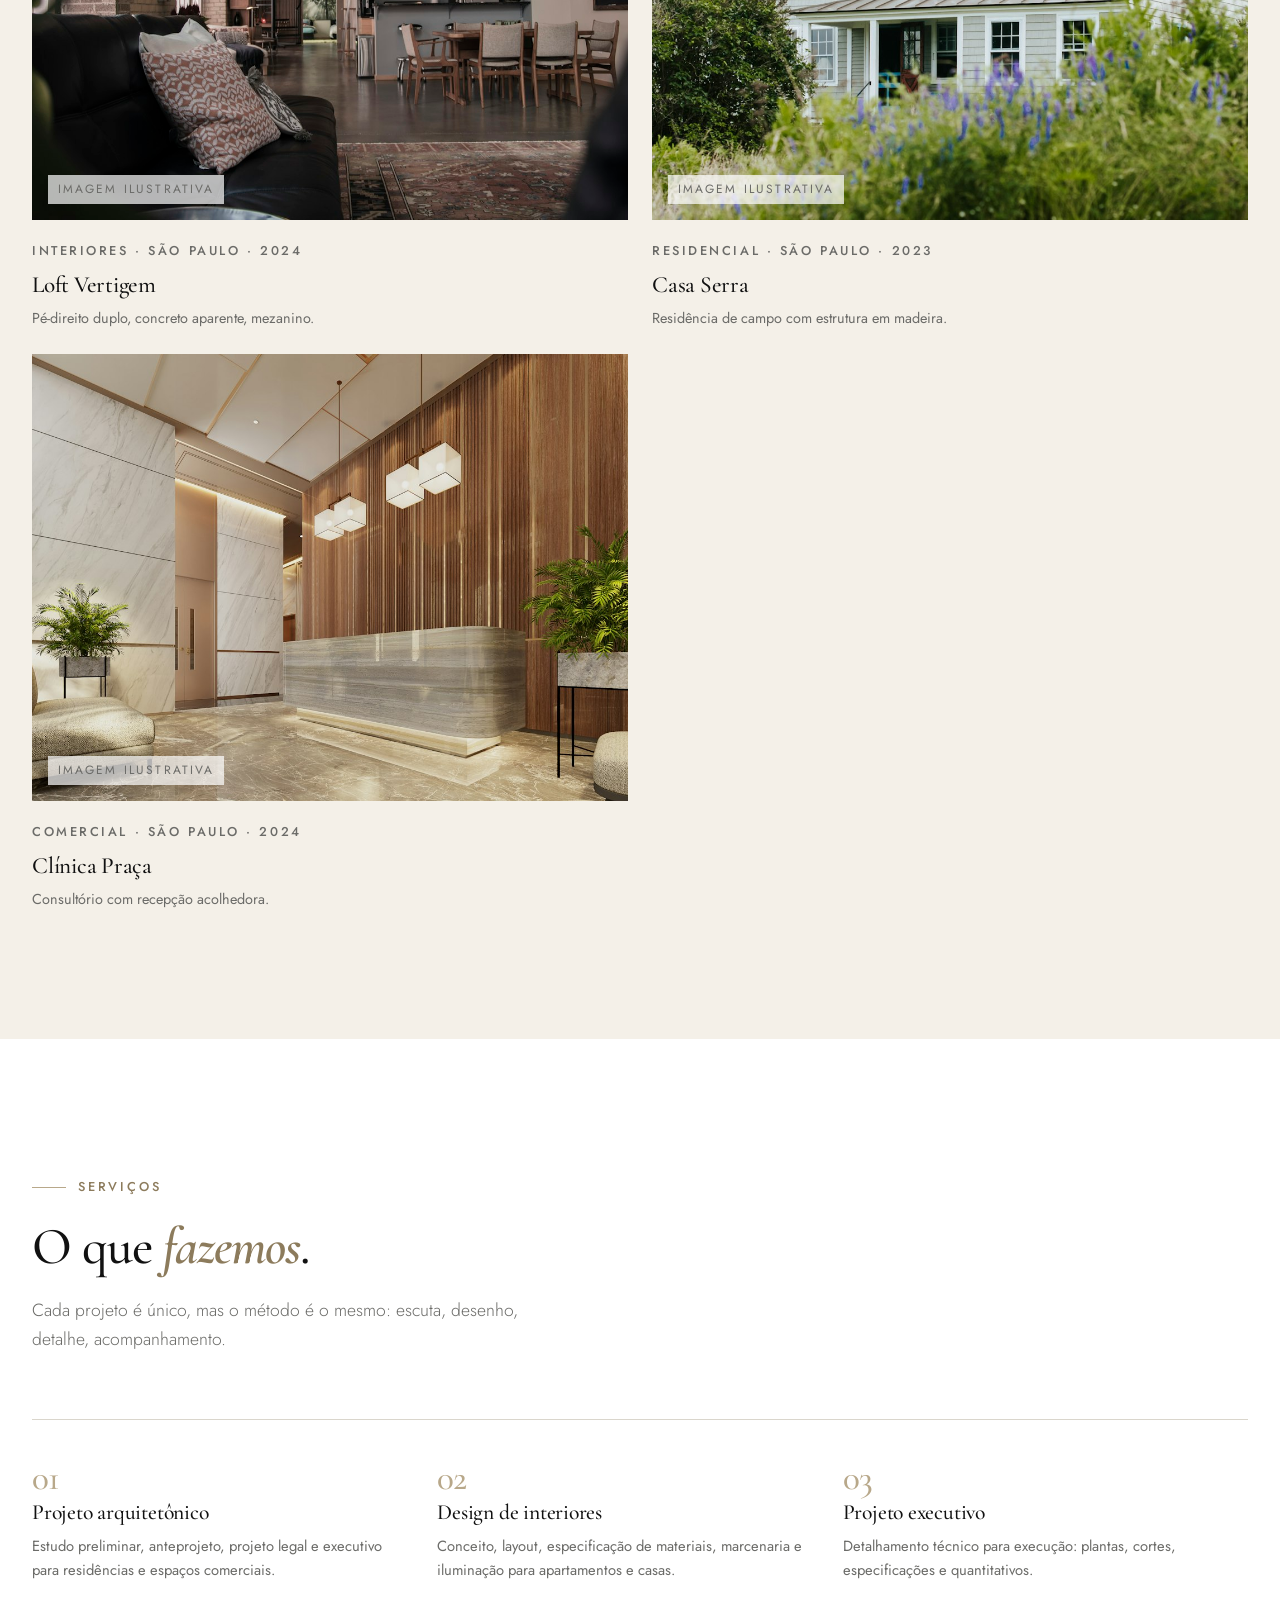
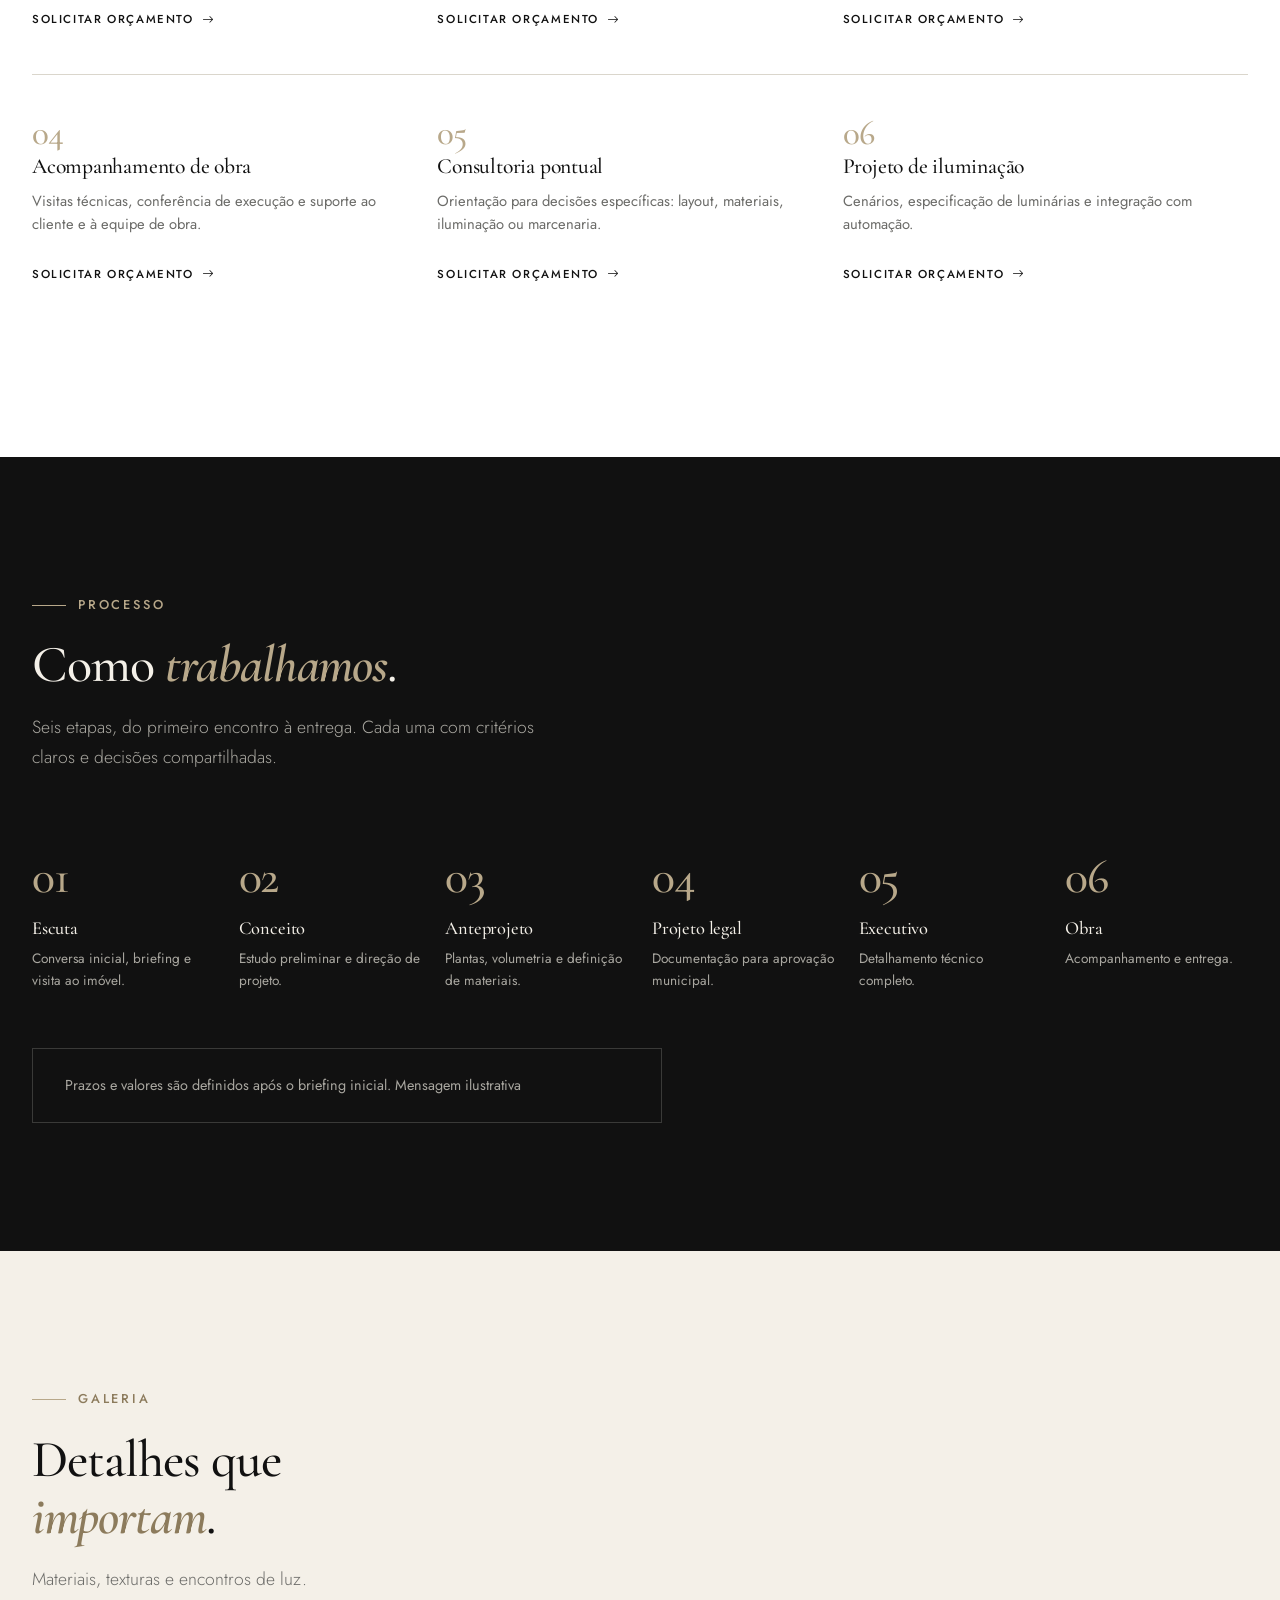
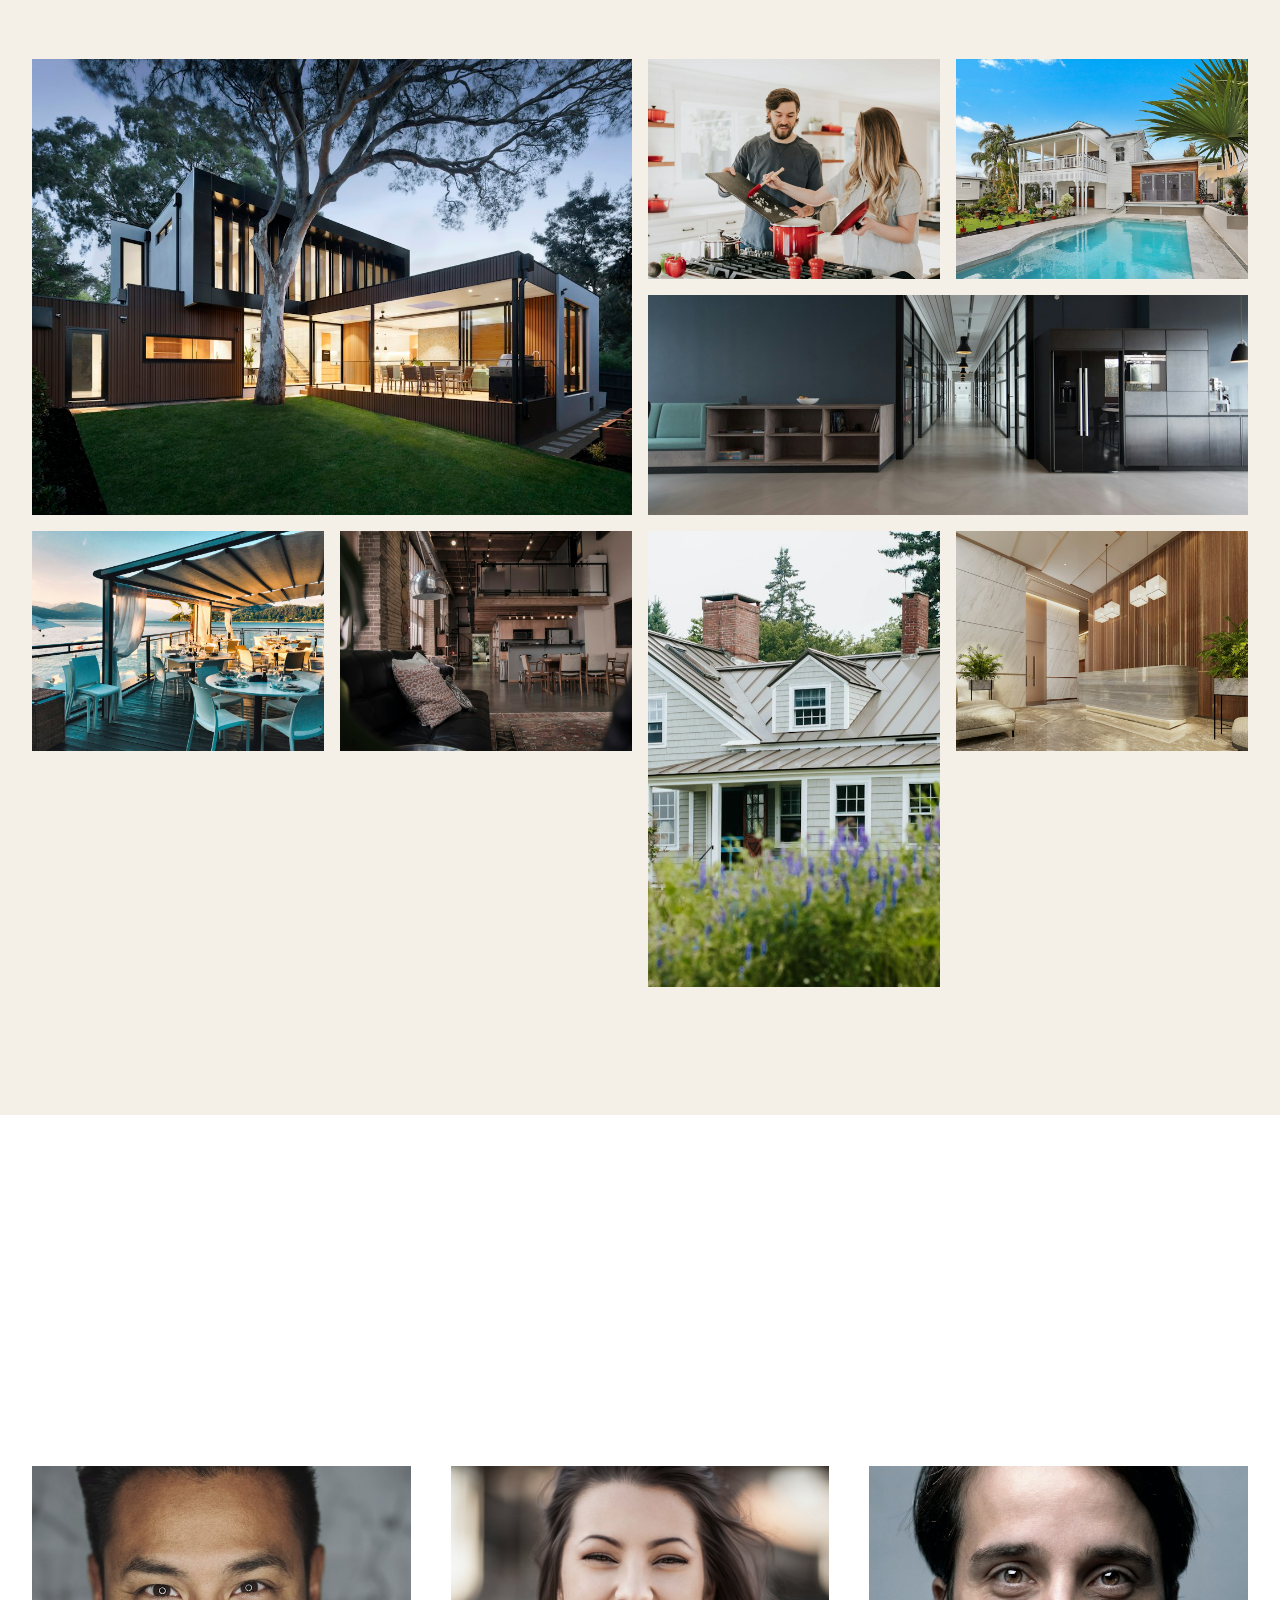
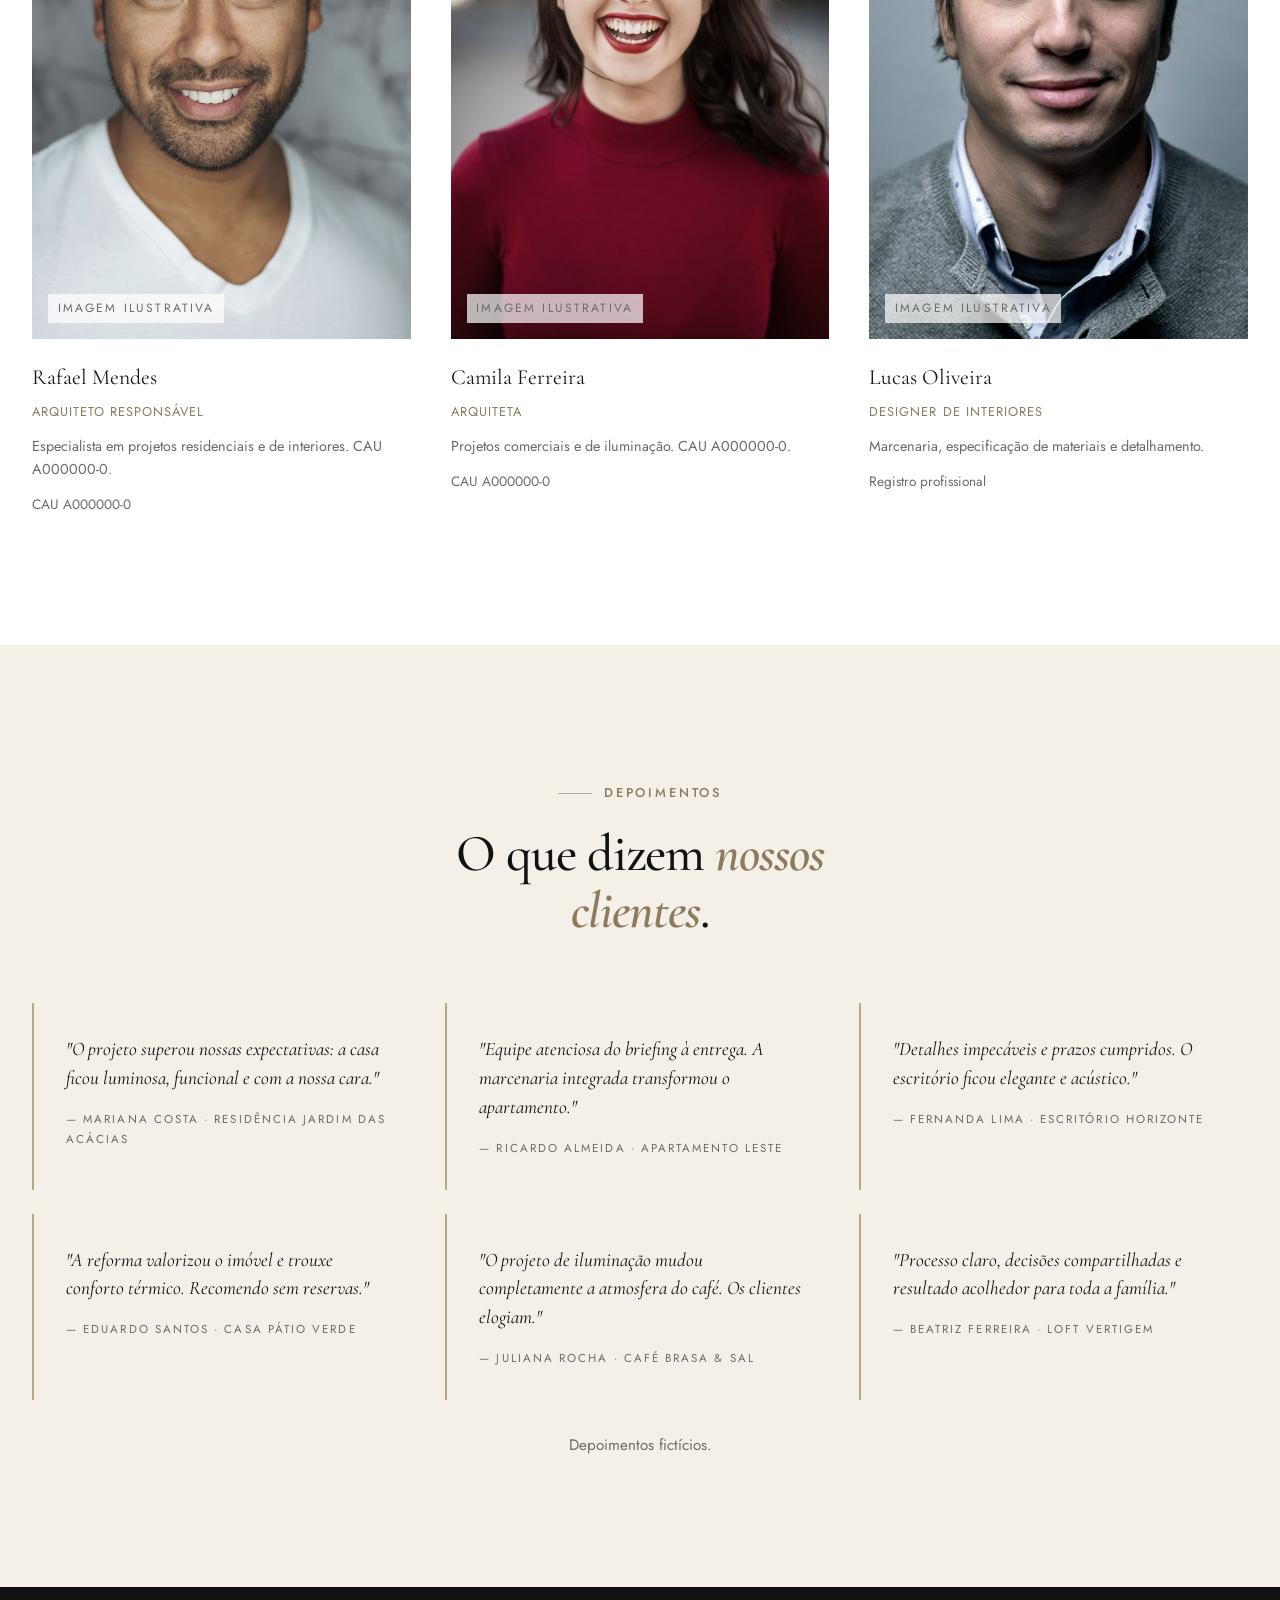
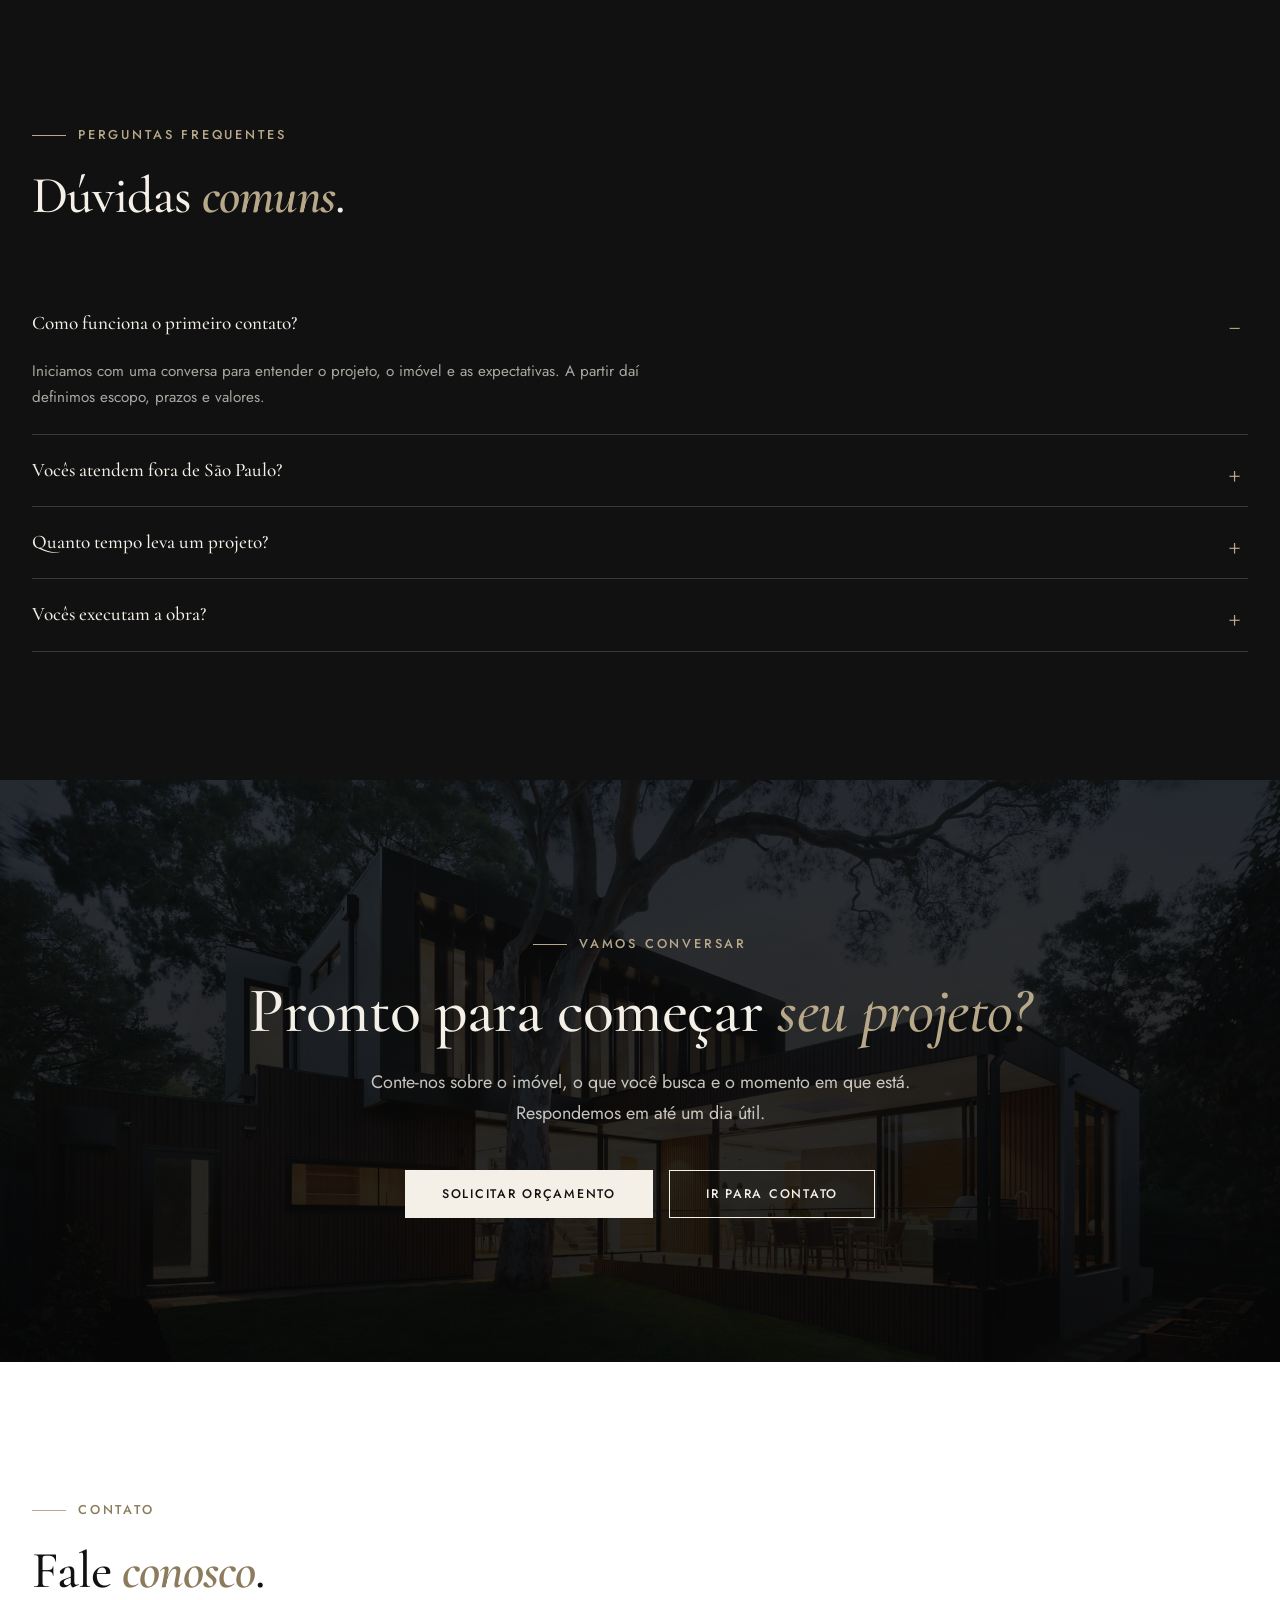
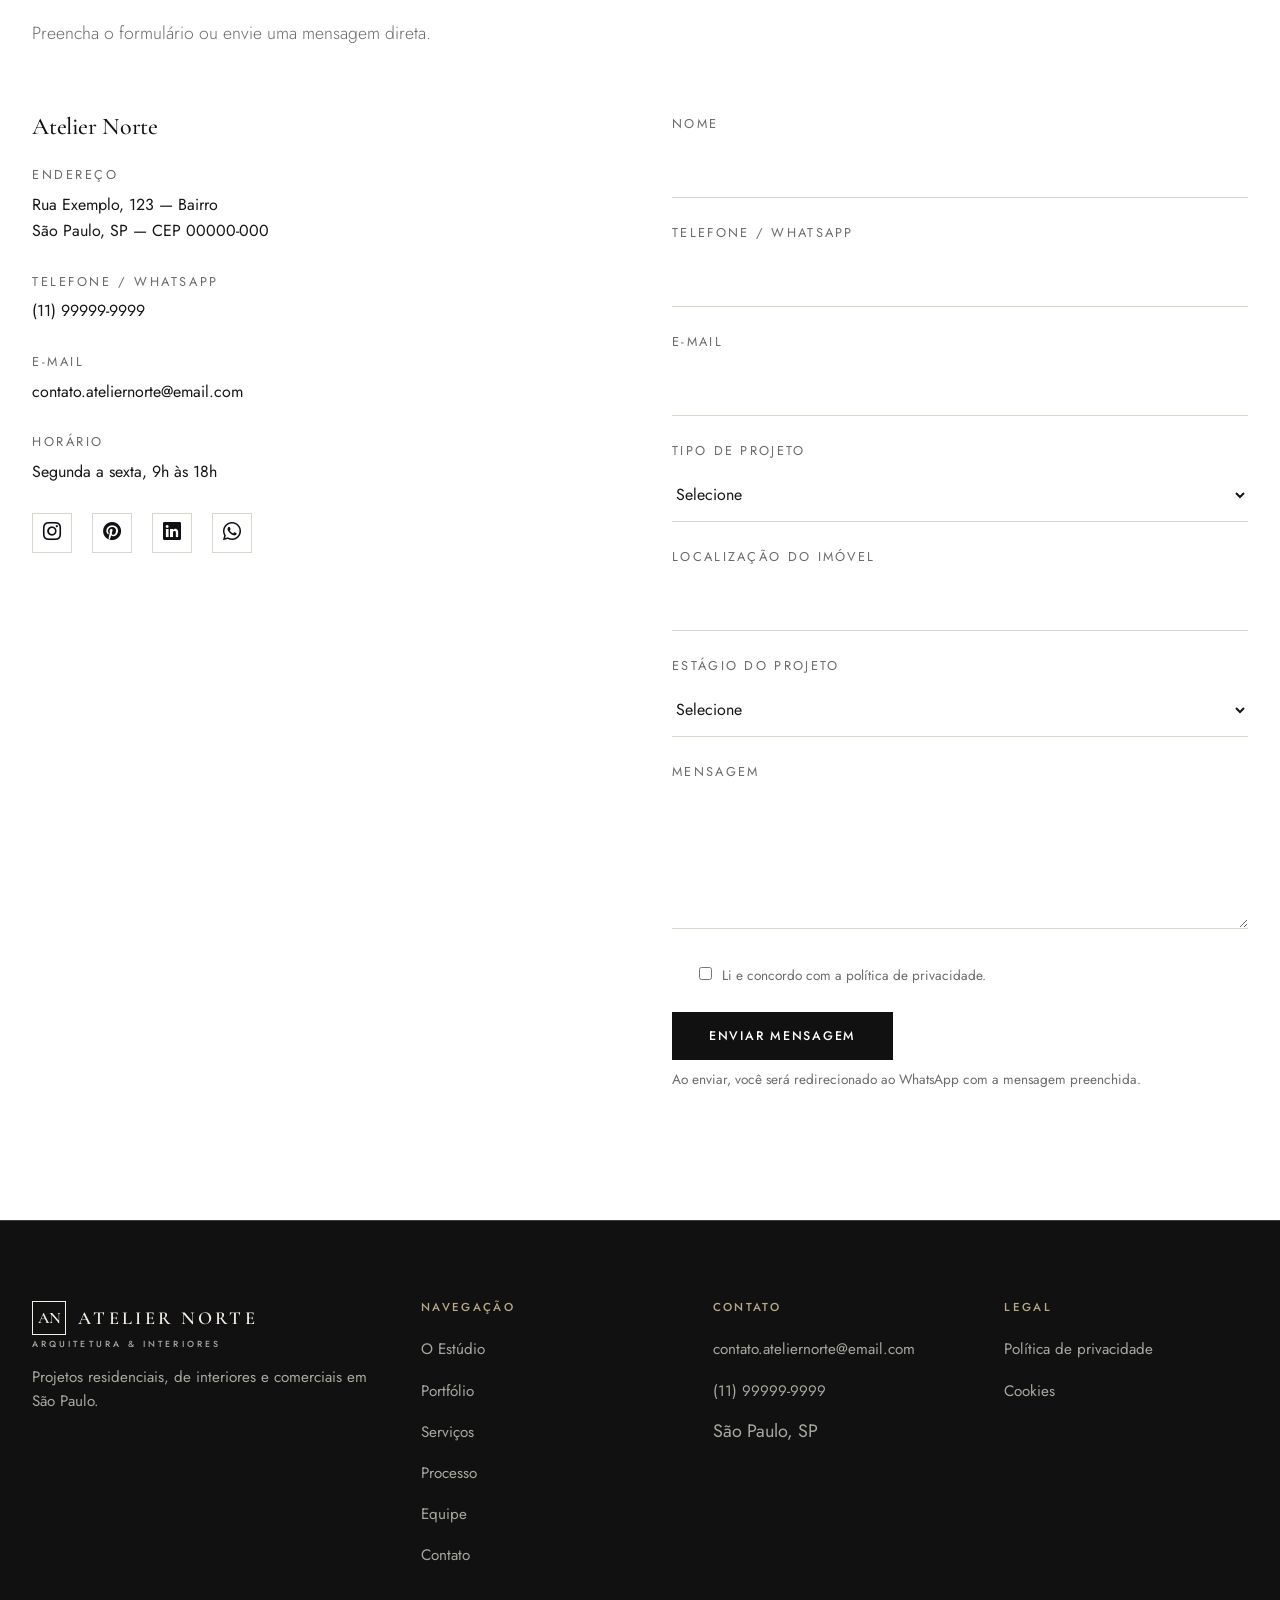
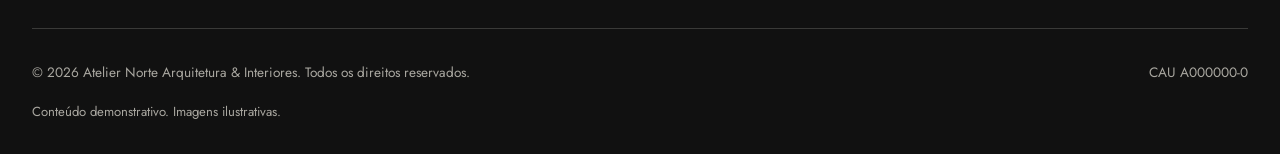
==== commit 2bb14f45: "ajustes nao enviados" ====
--- a/index.html
+++ b/index.html
@@ -129,7 +129,7 @@
             <div class="role">Arquiteto · CAU A000000-0</div>
           </div>
         </div>
-        <p class="small meta-light" style="margin-top:1.5rem;">Dados ficticios</p>
+        <p class="small meta-light" style="margin-top:1.5rem;">Dados fictícios</p>
       </div>
       <div class="studio-images reveal reveal-delay-2">
         <div class="studio-img-main img-placeholder">
@@ -339,7 +339,7 @@
       </div>
     </div>
     <div class="process-note reveal">
-      Prazos e valores são definidos após o briefing inicial. mensagem ilustrativa
+      Prazos e valores são definidos após o briefing inicial. Mensagem ilustrativa
     </div>
   </div>
 </section>
@@ -452,27 +452,27 @@
     <div class="testimonials-grid">
       <div class="testimonial-card-example reveal">
         <p class="quote">"O projeto superou nossas expectativas: a casa ficou luminosa, funcional e com a nossa cara."</p>
-        <p class="attribution">&mdash; Mariana Costa &middot; Resid&ecirc;ncia Jardim das Ac&aacute;cias</p>
+        <p class="attribution">— Mariana Costa · Residência Jardim das Acácias</p>
       </div>
       <div class="testimonial-card-example reveal reveal-delay-1">
-        <p class="quote">"Equipe atenciosa do briefing &agrave; entrega. A marcenaria integrada transformou o apartamento."</p>
-        <p class="attribution">&mdash; Ricardo Almeida &middot; Apartamento Leste</p>
+        <p class="quote">"Equipe atenciosa do briefing à entrega. A marcenaria integrada transformou o apartamento."</p>
+        <p class="attribution">— Ricardo Almeida · Apartamento Leste</p>
       </div>
       <div class="testimonial-card-example reveal reveal-delay-2">
-        <p class="quote">"Detalhes impec&aacute;veis e prazos cumpridos. O escrit&oacute;rio ficou elegante e ac&uacute;stico."</p>
-        <p class="attribution">&mdash; Fernanda Lima &middot; Escrit&oacute;rio Horizonte</p>
+        <p class="quote">"Detalhes impecáveis e prazos cumpridos. O escritório ficou elegante e acústico."</p>
+        <p class="attribution">— Fernanda Lima · Escritório Horizonte</p>
       </div>
       <div class="testimonial-card-example reveal">
-        <p class="quote">"A reforma valorizou o im&oacute;vel e trouxe conforto t&eacute;rmico. Recomendo sem reservas."</p>
-        <p class="attribution">&mdash; Eduardo Santos &middot; Casa P&aacute;tio Verde</p>
+        <p class="quote">"A reforma valorizou o imóvel e trouxe conforto térmico. Recomendo sem reservas."</p>
+        <p class="attribution">— Eduardo Santos · Casa Pátio Verde</p>
       </div>
       <div class="testimonial-card-example reveal reveal-delay-1">
-        <p class="quote">"O projeto de ilumina&ccedil;&atilde;o mudou completamente a atmosfera do caf&eacute;. Os clientes elogiam."</p>
-        <p class="attribution">&mdash; Juliana Rocha &middot; Caf&eacute; Brasa &amp; Sal</p>
+        <p class="quote">"O projeto de iluminação mudou completamente a atmosfera do café. Os clientes elogiam."</p>
+        <p class="attribution">— Juliana Rocha · Café Brasa & Sal</p>
       </div>
       <div class="testimonial-card-example reveal reveal-delay-2">
-        <p class="quote">"Processo claro, decis&otilde;es compartilhadas e resultado acolhedor para toda a fam&iacute;lia."</p>
-        <p class="attribution">&mdash; Beatriz Ferreira &middot; Loft Vertigem</p>
+        <p class="quote">"Processo claro, decisões compartilhadas e resultado acolhedor para toda a família."</p>
+        <p class="attribution">— Beatriz Ferreira · Loft Vertigem</p>
       </div>
     </div>
     <p class="small text-center" style="margin-top:2rem; color:var(--color-muted);">Depoimentos fictícios.</p>
